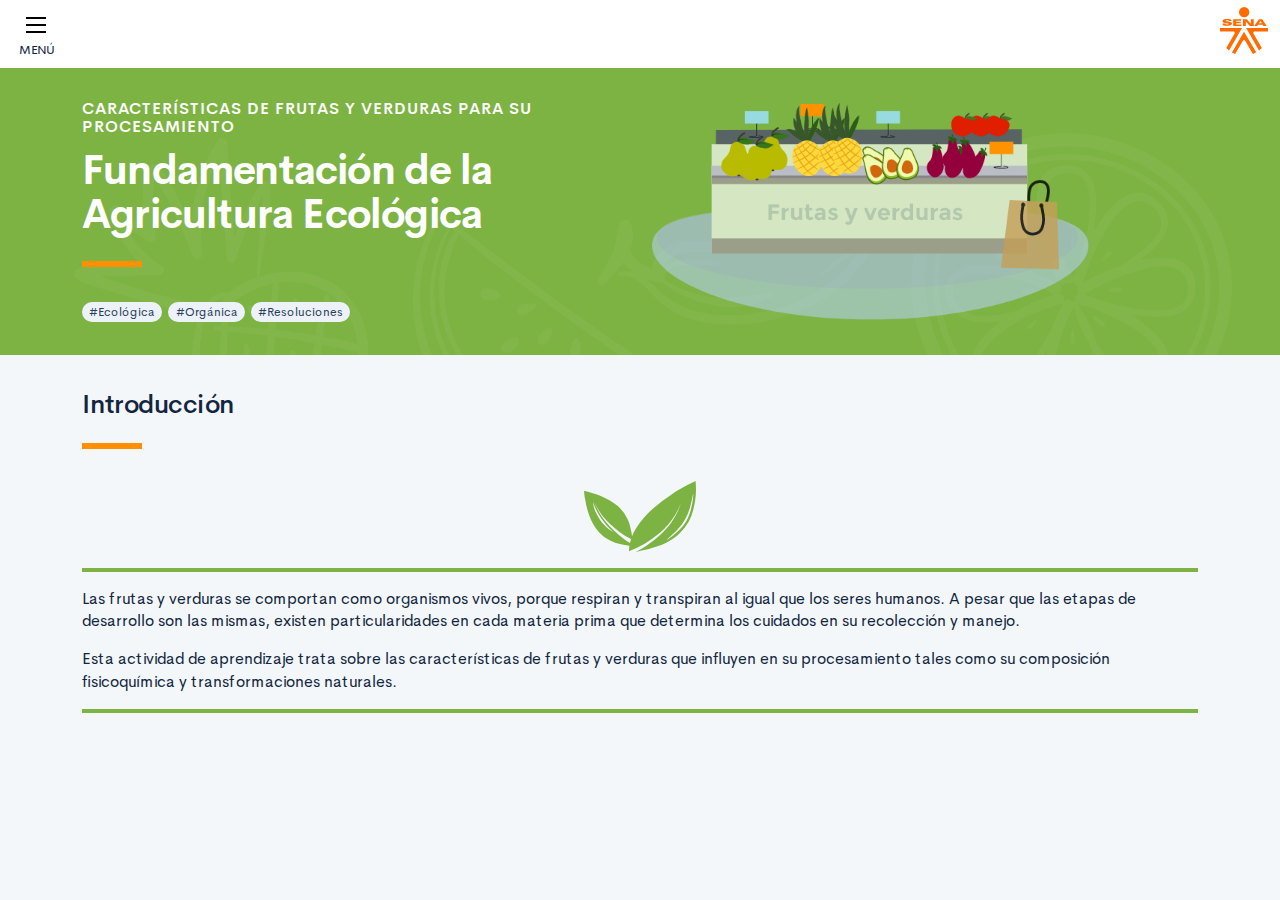
==== public/main.html @ 3fd42344 "Terminado" ====
<!DOCTYPE html>
<html lang="es">
    <head>
        <meta charset="UTF-8">
        <meta name="viewport" content="width=device-width, user-scalable=no, initial-scale=1.0, maximum-scale=1.0, minimum-scale=1.0">
        <title>Procesamiento de frutas y verduras</title>
        <meta meta name="description" content="Descripción del propósito educativo del componente">
        <link rel="icon" type="image/svg+xml" href="assets/images/logos/senaLogo.svg">
        <link rel="stylesheet" href="assets/fonts/feather/feather.css">
        <link rel="stylesheet" href="assets/fonts/fontawesome/css/font-awesome.css">
        <link href="assets/css/fancybox.css" rel="stylesheet">
        <link href="assets/css/animate.css" rel="stylesheet">
        <link rel="stylesheet" href="assets/css/main.css">
    </head>
    <body class="theme-dark" id="page-main">
        <div class="page-main">
            <header class="sticky-top">
                <div class="page-topbar">
                    <div class="container-fluid">
                        <div class="d-flex justify-content-between align-items-center">
                            <div class="page-topbar__menu"><a class="page-topbar__menu-icon btn-menu-responsive" href="#"><span></span><span></span><span></span></a><span class="page-topbar__menu-title">MENÚ</span></div>
                            <div class="page-topbar__logo"><img class="img-fluid" src="assets/images/logos/senaLogo.svg" alt="Logo SENA"></div>
                        </div>
                    </div>
                </div>
            </header>
            <main class="mb-5">
                <div class="page-header theme-light mb-5" id="page-main-header">
                    <div class="container">
                        <div class="row align-items-center">
                            <div class="col-12 col-lg-6">
                                <h3 class="curso-subtitulo" id="curso-titulo-componente"></h3>
                                <h1 class="curso-titulo" id="curso-titulo-tema"></h1>
                                <div class="brand-line-primary"></div>
                            </div>
                            <div class="col-12 col-lg-6">
                                <div class="d-none d-lg-block"><img src="assets/images/header/header_media.png" style="max-width: 80%"></div>
                            </div>
                        </div>
                    </div>
                </div>
                <div id="mainContent"></div>
            </main>
            <footer class="mt-5">
                <div class="page-control d-none" id="page-control">
                    <div class="row justify-content-center align-items-center"><a class="page-control-link page-control-prev col-6 py-3 text-center" id="back" href="#"><span>
                                <div class="fa fa-chevron-left mr-3"></div>Anterior
                            </span></a><a class="page-control-link page-control-next col-6 py-3 text-center" id="next" href="#"><span>Siguiente<div class="fa fa-chevron-right ml-3"></div></span></a></div>
                </div>
            </footer>
        </div>
        <aside id="page-main-aside">
            <div class="aside-contenidos">
                <div class="aside-contenidos__header d-flex justify-content-between align-items-center">
                    <div class="aside-contenidos__titulo"><span> <i class="fa fa-list-ul mr-2"></i>Contenidos</span></div>
                    <div class="aside-contenidos__close d-md-none"><a class="page-main-aside__close icon btnclose m-0" href="#"></a></div>
                </div>
                <nav class="aside-contenidos__body">
                    <ul class="menu-main" id="menuMain"></ul>
                </nav>
            </div>
            <div class="aside-extra position-relative">
                <ul class="fixed-bottom menu-secondary" id="menuSecondary"></ul>
            </div>
        </aside>
        <script src="assets/js/vendor.js"></script>
        <script src="assets/js/global.js"> </script>
        <script src="assets/js/pages.js"> </script>
    </body>
</html>
---- public/assets/fonts/feather/feather.css ----
@font-face {
  font-family: 'Feather';
  src:
    url('fonts/Feather.ttf?sdxovp') format('truetype'),
    url('fonts/Feather.woff?sdxovp') format('woff'),
    url('fonts/Feather.svg?sdxovp#Feather') format('svg');
  font-weight: normal;
  font-style: normal;
}

.fe {
  /* use !important to prevent issues with browser extensions that change fonts */
  font-family: 'Feather' !important;
  speak: none;
  font-style: normal;
  font-weight: normal;
  font-variant: normal;
  text-transform: none;
  line-height: 1;

  /* Better Font Rendering =========== */
  -webkit-font-smoothing: antialiased;
  -moz-osx-font-smoothing: grayscale;
}

.fe-activity:before {
  content: "\e900";
}
.fe-airplay:before {
  content: "\e901";
}
.fe-alert-circle:before {
  content: "\e902";
}
.fe-alert-octagon:before {
  content: "\e903";
}
.fe-alert-triangle:before {
  content: "\e904";
}
.fe-align-center:before {
  content: "\e905";
}
.fe-align-justify:before {
  content: "\e906";
}
.fe-align-left:before {
  content: "\e907";
}
.fe-align-right:before {
  content: "\e908";
}
.fe-anchor:before {
  content: "\e909";
}
.fe-aperture:before {
  content: "\e90a";
}
.fe-archive:before {
  content: "\e90b";
}
.fe-arrow-down:before {
  content: "\e90c";
}
.fe-arrow-down-circle:before {
  content: "\e90d";
}
.fe-arrow-down-left:before {
  content: "\e90e";
}
.fe-arrow-down-right:before {
  content: "\e90f";
}
.fe-arrow-left:before {
  content: "\e910";
}
.fe-arrow-left-circle:before {
  content: "\e911";
}
.fe-arrow-right:before {
  content: "\e912";
}
.fe-arrow-right-circle:before {
  content: "\e913";
}
.fe-arrow-up:before {
  content: "\e914";
}
.fe-arrow-up-circle:before {
  content: "\e915";
}
.fe-arrow-up-left:before {
  content: "\e916";
}
.fe-arrow-up-right:before {
  content: "\e917";
}
.fe-at-sign:before {
  content: "\e918";
}
.fe-award:before {
  content: "\e919";
}
.fe-bar-chart:before {
  content: "\e91a";
}
.fe-bar-chart-2:before {
  content: "\e91b";
}
.fe-battery:before {
  content: "\e91c";
}
.fe-battery-charging:before {
  content: "\e91d";
}
.fe-bell:before {
  content: "\e91e";
}
.fe-bell-off:before {
  content: "\e91f";
}
.fe-bluetooth:before {
  content: "\e920";
}
.fe-bold:before {
  content: "\e921";
}
.fe-book:before {
  content: "\e922";
}
.fe-book-open:before {
  content: "\e923";
}
.fe-bookmark:before {
  content: "\e924";
}
.fe-box:before {
  content: "\e925";
}
.fe-briefcase:before {
  content: "\e926";
}
.fe-calendar:before {
  content: "\e927";
}
.fe-camera:before {
  content: "\e928";
}
.fe-camera-off:before {
  content: "\e929";
}
.fe-cast:before {
  content: "\e92a";
}
.fe-check:before {
  content: "\e92b";
}
.fe-check-circle:before {
  content: "\e92c";
}
.fe-check-square:before {
  content: "\e92d";
}
.fe-chevron-down:before {
  content: "\e92e";
}
.fe-chevron-left:before {
  content: "\e92f";
}
.fe-chevron-right:before {
  content: "\e930";
}
.fe-chevron-up:before {
  content: "\e931";
}
.fe-chevrons-down:before {
  content: "\e932";
}
.fe-chevrons-left:before {
  content: "\e933";
}
.fe-chevrons-right:before {
  content: "\e934";
}
.fe-chevrons-up:before {
  content: "\e935";
}
.fe-chrome:before {
  content: "\e936";
}
.fe-circle:before {
  content: "\e937";
}
.fe-clipboard:before {
  content: "\e938";
}
.fe-clock:before {
  content: "\e939";
}
.fe-cloud:before {
  content: "\e93a";
}
.fe-cloud-drizzle:before {
  content: "\e93b";
}
.fe-cloud-lightning:before {
  content: "\e93c";
}
.fe-cloud-off:before {
  content: "\e93d";
}
.fe-cloud-rain:before {
  content: "\e93e";
}
.fe-cloud-snow:before {
  content: "\e93f";
}
.fe-code:before {
  content: "\e940";
}
.fe-codepen:before {
  content: "\e941";
}
.fe-command:before {
  content: "\e942";
}
.fe-compass:before {
  content: "\e943";
}
.fe-copy:before {
  content: "\e944";
}
.fe-corner-down-left:before {
  content: "\e945";
}
.fe-corner-down-right:before {
  content: "\e946";
}
.fe-corner-left-down:before {
  content: "\e947";
}
.fe-corner-left-up:before {
  content: "\e948";
}
.fe-corner-right-down:before {
  content: "\e949";
}
.fe-corner-right-up:before {
  content: "\e94a";
}
.fe-corner-up-left:before {
  content: "\e94b";
}
.fe-corner-up-right:before {
  content: "\e94c";
}
.fe-cpu:before {
  content: "\e94d";
}
.fe-credit-card:before {
  content: "\e94e";
}
.fe-crop:before {
  content: "\e94f";
}
.fe-crosshair:before {
  content: "\e950";
}
.fe-database:before {
  content: "\e951";
}
.fe-delete:before {
  content: "\e952";
}
.fe-disc:before {
  content: "\e953";
}
.fe-dollar-sign:before {
  content: "\e954";
}
.fe-download:before {
  content: "\e955";
}
.fe-download-cloud:before {
  content: "\e956";
}
.fe-droplet:before {
  content: "\e957";
}
.fe-edit:before {
  content: "\e958";
}
.fe-edit-2:before {
  content: "\e959";
}
.fe-edit-3:before {
  content: "\e95a";
}
.fe-external-link:before {
  content: "\e95b";
}
.fe-eye:before {
  content: "\e95c";
}
.fe-eye-off:before {
  content: "\e95d";
}
.fe-facebook:before {
  content: "\e95e";
}
.fe-fast-forward:before {
  content: "\e95f";
}
.fe-feather:before {
  content: "\e960";
}
.fe-file:before {
  content: "\e961";
}
.fe-file-minus:before {
  content: "\e962";
}
.fe-file-plus:before {
  content: "\e963";
}
.fe-file-text:before {
  content: "\e964";
}
.fe-film:before {
  content: "\e965";
}
.fe-filter:before {
  content: "\e966";
}
.fe-flag:before {
  content: "\e967";
}
.fe-folder:before {
  content: "\e968";
}
.fe-folder-minus:before {
  content: "\e969";
}
.fe-folder-plus:before {
  content: "\e96a";
}
.fe-gift:before {
  content: "\e96b";
}
.fe-git-branch:before {
  content: "\e96c";
}
.fe-git-commit:before {
  content: "\e96d";
}
.fe-git-merge:before {
  content: "\e96e";
}
.fe-git-pull-request:before {
  content: "\e96f";
}
.fe-github:before {
  content: "\e970";
}
.fe-gitlab:before {
  content: "\e971";
}
.fe-globe:before {
  content: "\e972";
}
.fe-grid:before {
  content: "\e973";
}
.fe-hard-drive:before {
  content: "\e974";
}
.fe-hash:before {
  content: "\e975";
}
.fe-headphones:before {
  content: "\e976";
}
.fe-heart:before {
  content: "\e977";
}
.fe-help-circle:before {
  content: "\e978";
}
.fe-home:before {
  content: "\e979";
}
.fe-image:before {
  content: "\e97a";
}
.fe-inbox:before {
  content: "\e97b";
}
.fe-info:before {
  content: "\e97c";
}
.fe-instagram:before {
  content: "\e97d";
}
.fe-italic:before {
  content: "\e97e";
}
.fe-layers:before {
  content: "\e97f";
}
.fe-layout:before {
  content: "\e980";
}
.fe-life-buoy:before {
  content: "\e981";
}
.fe-link:before {
  content: "\e982";
}
.fe-link-2:before {
  content: "\e983";
}
.fe-linkedin:before {
  content: "\e984";
}
.fe-list:before {
  content: "\e985";
}
.fe-loader:before {
  content: "\e986";
}
.fe-lock:before {
  content: "\e987";
}
.fe-log-in:before {
  content: "\e988";
}
.fe-log-out:before {
  content: "\e989";
}
.fe-mail:before {
  content: "\e98a";
}
.fe-map:before {
  content: "\e98b";
}
.fe-map-pin:before {
  content: "\e98c";
}
.fe-maximize:before {
  content: "\e98d";
}
.fe-maximize-2:before {
  content: "\e98e";
}
.fe-menu:before {
  content: "\e98f";
}
.fe-message-circle:before {
  content: "\e990";
}
.fe-message-square:before {
  content: "\e991";
}
.fe-mic:before {
  content: "\e992";
}
.fe-mic-off:before {
  content: "\e993";
}
.fe-minimize:before {
  content: "\e994";
}
.fe-minimize-2:before {
  content: "\e995";
}
.fe-minus:before {
  content: "\e996";
}
.fe-minus-circle:before {
  content: "\e997";
}
.fe-minus-square:before {
  content: "\e998";
}
.fe-monitor:before {
  content: "\e999";
}
.fe-moon:before {
  content: "\e99a";
}
.fe-more-horizontal:before {
  content: "\e99b";
}
.fe-more-vertical:before {
  content: "\e99c";
}
.fe-move:before {
  content: "\e99d";
}
.fe-music:before {
  content: "\e99e";
}
.fe-navigation:before {
  content: "\e99f";
}
.fe-navigation-2:before {
  content: "\e9a0";
}
.fe-octagon:before {
  content: "\e9a1";
}
.fe-package:before {
  content: "\e9a2";
}
.fe-paperclip:before {
  content: "\e9a3";
}
.fe-pause:before {
  content: "\e9a4";
}
.fe-pause-circle:before {
  content: "\e9a5";
}
.fe-percent:before {
  content: "\e9a6";
}
.fe-phone:before {
  content: "\e9a7";
}
.fe-phone-call:before {
  content: "\e9a8";
}
.fe-phone-forwarded:before {
  content: "\e9a9";
}
.fe-phone-incoming:before {
  content: "\e9aa";
}
.fe-phone-missed:before {
  content: "\e9ab";
}
.fe-phone-off:before {
  content: "\e9ac";
}
.fe-phone-outgoing:before {
  content: "\e9ad";
}
.fe-pie-chart:before {
  content: "\e9ae";
}
.fe-play:before {
  content: "\e9af";
}
.fe-play-circle:before {
  content: "\e9b0";
}
.fe-plus:before {
  content: "\e9b1";
}
.fe-plus-circle:before {
  content: "\e9b2";
}
.fe-plus-square:before {
  content: "\e9b3";
}
.fe-pocket:before {
  content: "\e9b4";
}
.fe-power:before {
  content: "\e9b5";
}
.fe-printer:before {
  content: "\e9b6";
}
.fe-radio:before {
  content: "\e9b7";
}
.fe-refresh-ccw:before {
  content: "\e9b8";
}
.fe-refresh-cw:before {
  content: "\e9b9";
}
.fe-repeat:before {
  content: "\e9ba";
}
.fe-rewind:before {
  content: "\e9bb";
}
.fe-rotate-ccw:before {
  content: "\e9bc";
}
.fe-rotate-cw:before {
  content: "\e9bd";
}
.fe-rss:before {
  content: "\e9be";
}
.fe-save:before {
  content: "\e9bf";
}
.fe-scissors:before {
  content: "\e9c0";
}
.fe-search:before {
  content: "\e9c1";
}
.fe-send:before {
  content: "\e9c2";
}
.fe-server:before {
  content: "\e9c3";
}
.fe-settings:before {
  content: "\e9c4";
}
.fe-share:before {
  content: "\e9c5";
}
.fe-share-2:before {
  content: "\e9c6";
}
.fe-shield:before {
  content: "\e9c7";
}
.fe-shield-off:before {
  content: "\e9c8";
}
.fe-shopping-bag:before {
  content: "\e9c9";
}
.fe-shopping-cart:before {
  content: "\e9ca";
}
.fe-shuffle:before {
  content: "\e9cb";
}
.fe-sidebar:before {
  content: "\e9cc";
}
.fe-skip-back:before {
  content: "\e9cd";
}
.fe-skip-forward:before {
  content: "\e9ce";
}
.fe-slack:before {
  content: "\e9cf";
}
.fe-slash:before {
  content: "\e9d0";
}
.fe-sliders:before {
  content: "\e9d1";
}
.fe-smartphone:before {
  content: "\e9d2";
}
.fe-speaker:before {
  content: "\e9d3";
}
.fe-square:before {
  content: "\e9d4";
}
.fe-star:before {
  content: "\e9d5";
}
.fe-stop-circle:before {
  content: "\e9d6";
}
.fe-sun:before {
  content: "\e9d7";
}
.fe-sunrise:before {
  content: "\e9d8";
}
.fe-sunset:before {
  content: "\e9d9";
}
.fe-tablet:before {
  content: "\e9da";
}
.fe-tag:before {
  content: "\e9db";
}
.fe-target:before {
  content: "\e9dc";
}
.fe-terminal:before {
  content: "\e9dd";
}
.fe-thermometer:before {
  content: "\e9de";
}
.fe-thumbs-down:before {
  content: "\e9df";
}
.fe-thumbs-up:before {
  content: "\e9e0";
}
.fe-toggle-left:before {
  content: "\e9e1";
}
.fe-toggle-right:before {
  content: "\e9e2";
}
.fe-trash:before {
  content: "\e9e3";
}
.fe-trash-2:before {
  content: "\e9e4";
}
.fe-trending-down:before {
  content: "\e9e5";
}
.fe-trending-up:before {
  content: "\e9e6";
}
.fe-triangle:before {
  content: "\e9e7";
}
.fe-truck:before {
  content: "\e9e8";
}
.fe-tv:before {
  content: "\e9e9";
}
.fe-twitter:before {
  content: "\e9ea";
}
.fe-type:before {
  content: "\e9eb";
}
.fe-umbrella:before {
  content: "\e9ec";
}
.fe-underline:before {
  content: "\e9ed";
}
.fe-unlock:before {
  content: "\e9ee";
}
.fe-upload:before {
  content: "\e9ef";
}
.fe-upload-cloud:before {
  content: "\e9f0";
}
.fe-user:before {
  content: "\e9f1";
}
.fe-user-check:before {
  content: "\e9f2";
}
.fe-user-minus:before {
  content: "\e9f3";
}
.fe-user-plus:before {
  content: "\e9f4";
}
.fe-user-x:before {
  content: "\e9f5";
}
.fe-users:before {
  content: "\e9f6";
}
.fe-video:before {
  content: "\e9f7";
}
.fe-video-off:before {
  content: "\e9f8";
}
.fe-voicemail:before {
  content: "\e9f9";
}
.fe-volume:before {
  content: "\e9fa";
}
.fe-volume-1:before {
  content: "\e9fb";
}
.fe-volume-2:before {
  content: "\e9fc";
}
.fe-volume-x:before {
  content: "\e9fd";
}
.fe-watch:before {
  content: "\e9fe";
}
.fe-wifi:before {
  content: "\e9ff";
}
.fe-wifi-off:before {
  content: "\ea00";
}
.fe-wind:before {
  content: "\ea01";
}
.fe-x:before {
  content: "\ea02";
}
.fe-x-circle:before {
  content: "\ea03";
}
.fe-x-square:before {
  content: "\ea04";
}
.fe-youtube:before {
  content: "\ea05";
}
.fe-zap:before {
  content: "\ea06";
}
.fe-zap-off:before {
  content: "\ea07";
}
.fe-zoom-in:before {
  content: "\ea08";
}
.fe-zoom-out:before {
  content: "\ea09";
}
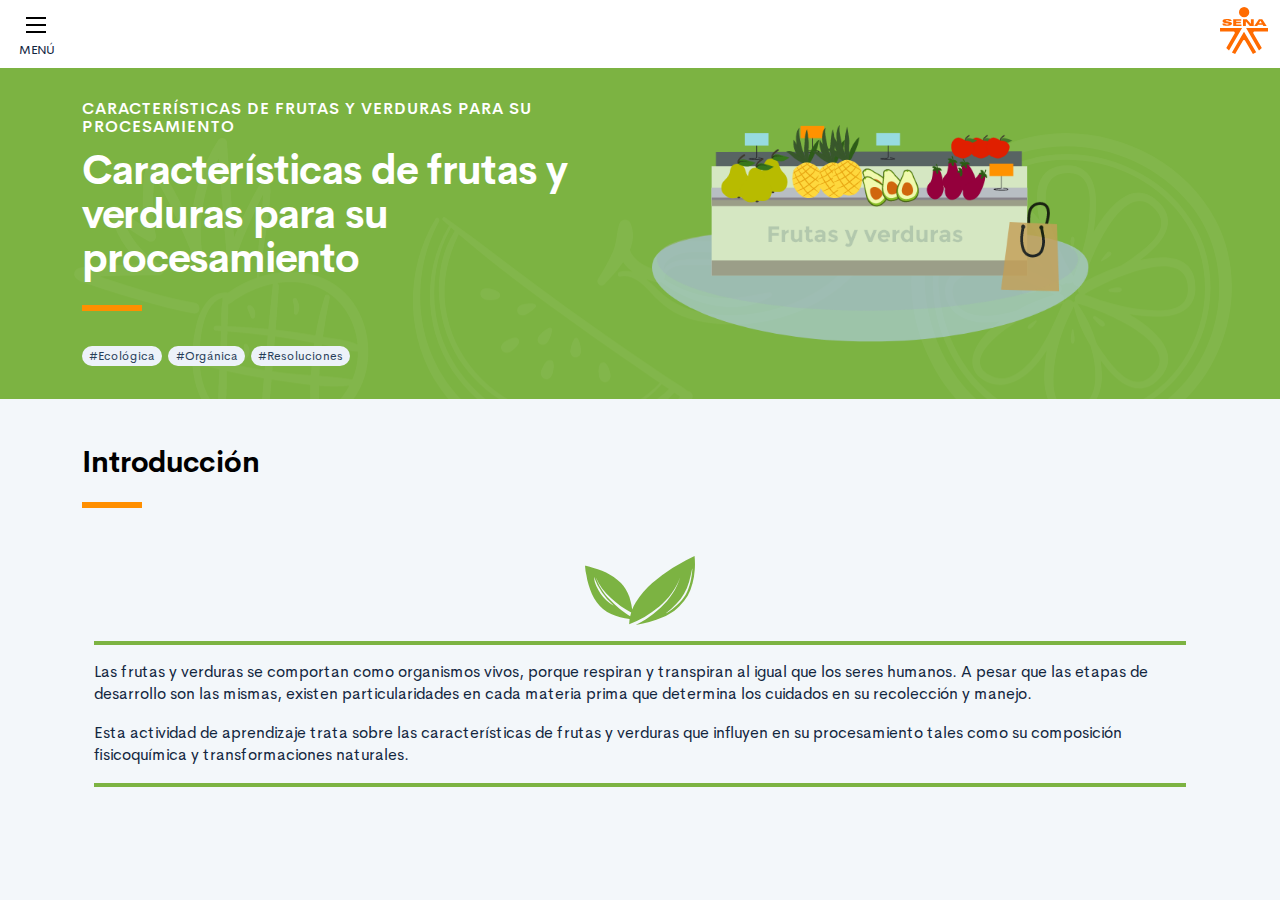
==== commit c3deef80: "Correcciones 1" ====
--- a/public/main.html
+++ b/public/main.html
@@ -4,7 +4,7 @@
         <meta charset="UTF-8">
         <meta name="viewport" content="width=device-width, user-scalable=no, initial-scale=1.0, maximum-scale=1.0, minimum-scale=1.0">
         <title>Procesamiento de frutas y verduras</title>
-        <meta meta name="description" content="Descripción del propósito educativo del componente">
+        <meta meta name="description" content="Características de frutas y verduras para su procesamiento">
         <link rel="icon" type="image/svg+xml" href="assets/images/logos/senaLogo.svg">
         <link rel="stylesheet" href="assets/fonts/feather/feather.css">
         <link rel="stylesheet" href="assets/fonts/fontawesome/css/font-awesome.css">
--- a/public/assets/css/main.css
+++ b/public/assets/css/main.css
@@ -3,6 +3,6 @@
  * Copyright 2011-2019 The Bootstrap Authors
  * Copyright 2011-2019 Twitter, Inc.
  * Licensed under MIT (https://github.com/twbs/bootstrap/blob/master/LICENSE)
- */:root{--blue: #2C7BE5;--indigo: #727cf5;--purple: #6b5eae;--pink: #ff679b;--red: #E63757;--orange: #fd7e14;--yellow: #F6C343;--green: #00D97E;--teal: #02a8b5;--cyan: #39afd1;--white: #fff;--gray: #95AAC9;--gray-dark: #3B506C;--primary: #12263F;--secondary: #6E84A3;--success: #00A99A;--info: #39afd1;--warning: #ff8f00;--danger: #E63757;--light: #EDF2F9;--dark: #000;--white: #fff;--breakpoint-xs: 0;--breakpoint-sm: 576px;--breakpoint-md: 768px;--breakpoint-lg: 992px;--breakpoint-xl: 1200px;--font-family-sans-serif: "Cerebri Sans", sans-serif;--font-family-monospace: "Courier New", monospace}*,*::before,*::after{box-sizing:border-box}html{font-family:sans-serif;line-height:1.15;-webkit-text-size-adjust:100%;-webkit-tap-highlight-color:rgba(0,0,0,0)}article,aside,figcaption,figure,footer,header,hgroup,main,nav,section{display:block}body{margin:0;font-family:"Cerebri Sans",sans-serif;font-size:.9375rem;font-weight:400;line-height:1.5;color:#12263F;text-align:left;background-color:#F3F7FA}[tabindex="-1"]:focus:not(:focus-visible){outline:0 !important}hr{box-sizing:content-box;height:0;overflow:visible}h1,h2,h3,h4,h5,h6{margin-top:0;margin-bottom:1.125rem}p{margin-top:0;margin-bottom:1rem}abbr[title],abbr[data-original-title]{text-decoration:underline;text-decoration:underline dotted;cursor:help;border-bottom:0;text-decoration-skip-ink:none}address{margin-bottom:1rem;font-style:normal;line-height:inherit}ol,ul,dl{margin-top:0;margin-bottom:1rem}ol ol,ul ul,ol ul,ul ol{margin-bottom:0}dt{font-weight:600}dd{margin-bottom:.5rem;margin-left:0}blockquote{margin:0 0 1rem}b,strong{font-weight:bolder}small{font-size:80%}sub,sup{position:relative;font-size:75%;line-height:0;vertical-align:baseline}sub{bottom:-.25em}sup{top:-.5em}a{color:#2C7BE5;text-decoration:none;background-color:transparent}a:hover{color:#104082;text-decoration:none}a:not([href]){color:inherit;text-decoration:none}a:not([href]):hover{color:inherit;text-decoration:none}pre,code,kbd,samp{font-family:"Courier New",monospace;font-size:1em}pre{margin-top:0;margin-bottom:1rem;overflow:auto}figure{margin:0 0 1rem}img{vertical-align:middle;border-style:none}svg{overflow:hidden;vertical-align:middle}table{border-collapse:collapse}caption{padding-top:1rem;padding-bottom:1rem;color:#95AAC9;text-align:left;caption-side:bottom}th{text-align:inherit}label{display:inline-block;margin-bottom:.5rem}button{border-radius:0}button:focus{outline:1px dotted;outline:5px auto -webkit-focus-ring-color}input,button,select,optgroup,textarea{margin:0;font-family:inherit;font-size:inherit;line-height:inherit}button,input{overflow:visible}button,select{text-transform:none}select{word-wrap:normal}button,[type="button"],[type="reset"],[type="submit"]{-webkit-appearance:button}button:not(:disabled),[type="button"]:not(:disabled),[type="reset"]:not(:disabled),[type="submit"]:not(:disabled){cursor:pointer}button::-moz-focus-inner,[type="button"]::-moz-focus-inner,[type="reset"]::-moz-focus-inner,[type="submit"]::-moz-focus-inner{padding:0;border-style:none}input[type="radio"],input[type="checkbox"]{box-sizing:border-box;padding:0}input[type="date"],input[type="time"],input[type="datetime-local"],input[type="month"]{-webkit-appearance:listbox}textarea{overflow:auto;resize:vertical}fieldset{min-width:0;padding:0;margin:0;border:0}legend{display:block;width:100%;max-width:100%;padding:0;margin-bottom:.5rem;font-size:1.5rem;line-height:inherit;color:inherit;white-space:normal}progress{vertical-align:baseline}[type="number"]::-webkit-inner-spin-button,[type="number"]::-webkit-outer-spin-button{height:auto}[type="search"]{outline-offset:-2px;-webkit-appearance:none}[type="search"]::-webkit-search-decoration{-webkit-appearance:none}::-webkit-file-upload-button{font:inherit;-webkit-appearance:button}output{display:inline-block}summary{display:list-item;cursor:pointer}template{display:none}[hidden]{display:none !important}h1,h2,h3,h4,h5,h6,.h1,.h2,.h3,.h4,.h5,.h6{margin-bottom:1.125rem;font-weight:500;line-height:1.1}h1,.h1{font-size:1.625rem}h2,.h2{font-size:1.25rem}h3,.h3{font-size:1.0625rem}h4,.h4{font-size:.9375rem}h5,.h5{font-size:.8125rem}h6,.h6{font-size:.625rem}.lead{font-size:1.17188rem;font-weight:300}.display-1{font-size:4rem;font-weight:600;line-height:1.1}.display-2{font-size:3.25rem;font-weight:600;line-height:1.1}.display-3{font-size:2.625rem;font-weight:600;line-height:1.1}.display-4{font-size:2rem;font-weight:600;line-height:1.1}hr{margin-top:1rem;margin-bottom:1rem;border:0;border-top:1px solid #E3EBF6}small,.small{font-size:.8125rem;font-weight:400}mark,.mark{padding:.2em;background-color:#fcf8e3}.list-unstyled{padding-left:0;list-style:none}.list-inline{padding-left:0;list-style:none}.list-inline-item{display:inline-block}.list-inline-item:not(:last-child){margin-right:6px}.initialism{font-size:90%;text-transform:uppercase}.blockquote{margin-bottom:1.5rem;font-size:1.17188rem}.blockquote-footer{display:block;font-size:.8125rem;color:#95AAC9}.blockquote-footer::before{content:"\2014\00A0"}.img-fluid{max-width:100%;height:auto}.img-thumbnail{padding:.25rem;background-color:#F3F7FA;border:1px solid #E3EBF6;border-radius:.375rem;max-width:100%;height:auto}.figure{display:inline-block}.figure-img{margin-bottom:.75rem;line-height:1}.figure-caption{font-size:.8125rem;color:#95AAC9}code{font-size:87.5%;color:#2C7BE5;word-wrap:break-word}a>code{color:inherit}kbd{padding:.2rem .4rem;font-size:87.5%;color:#fff;background-color:#283E59;border-radius:.25rem}kbd kbd{padding:0;font-size:100%;font-weight:600}pre{display:block;font-size:87.5%;color:#283E59}pre code{font-size:inherit;color:inherit;word-break:normal}.pre-scrollable{max-height:340px;overflow-y:scroll}.container{width:100%;padding-right:12px;padding-left:12px;margin-right:auto;margin-left:auto}@media (min-width: 576px){.container{max-width:540px}}@media (min-width: 768px){.container{max-width:720px}}@media (min-width: 992px){.container{max-width:960px}}@media (min-width: 1200px){.container{max-width:1140px}}.container-fluid,.container-sm,.container-md,.container-lg,.container-xl{width:100%;padding-right:12px;padding-left:12px;margin-right:auto;margin-left:auto}@media (min-width: 576px){.container,.container-sm{max-width:540px}}@media (min-width: 768px){.container,.container-sm,.container-md{max-width:720px}}@media (min-width: 992px){.container,.container-sm,.container-md,.container-lg{max-width:960px}}@media (min-width: 1200px){.container,.container-sm,.container-md,.container-lg,.container-xl{max-width:1140px}}.row{display:flex;flex-wrap:wrap;margin-right:-12px;margin-left:-12px}.no-gutters{margin-right:0;margin-left:0}.no-gutters>.col,.no-gutters>[class*="col-"]{padding-right:0;padding-left:0}.col-1,.col-2,.col-3,.col-4,.col-5,.col-6,.col-7,.col-8,.col-9,.col-10,.col-11,.col-12,.col,.col-auto,.col-sm-1,.col-sm-2,.col-sm-3,.col-sm-4,.col-sm-5,.col-sm-6,.col-sm-7,.col-sm-8,.col-sm-9,.col-sm-10,.col-sm-11,.col-sm-12,.col-sm,.col-sm-auto,.col-md-1,.col-md-2,.col-md-3,.col-md-4,.col-md-5,.col-md-6,.col-md-7,.col-md-8,.col-md-9,.col-md-10,.col-md-11,.col-md-12,.col-md,.col-md-auto,.col-lg-1,.col-lg-2,.col-lg-3,.col-lg-4,.col-lg-5,.col-lg-6,.col-lg-7,.col-lg-8,.col-lg-9,.col-lg-10,.col-lg-11,.col-lg-12,.col-lg,.col-lg-auto,.col-xl-1,.col-xl-2,.col-xl-3,.col-xl-4,.col-xl-5,.col-xl-6,.col-xl-7,.col-xl-8,.col-xl-9,.col-xl-10,.col-xl-11,.col-xl-12,.col-xl,.col-xl-auto{position:relative;width:100%;padding-right:12px;padding-left:12px}.col{flex-basis:0;flex-grow:1;max-width:100%}.row-cols-1>*{flex:0 0 100%;max-width:100%}.row-cols-2>*{flex:0 0 50%;max-width:50%}.row-cols-3>*{flex:0 0 33.33333%;max-width:33.33333%}.row-cols-4>*{flex:0 0 25%;max-width:25%}.row-cols-5>*{flex:0 0 20%;max-width:20%}.row-cols-6>*{flex:0 0 16.66667%;max-width:16.66667%}.col-auto{flex:0 0 auto;width:auto;max-width:100%}.col-1{flex:0 0 8.33333%;max-width:8.33333%}.col-2{flex:0 0 16.66667%;max-width:16.66667%}.col-3{flex:0 0 25%;max-width:25%}.col-4{flex:0 0 33.33333%;max-width:33.33333%}.col-5{flex:0 0 41.66667%;max-width:41.66667%}.col-6{flex:0 0 50%;max-width:50%}.col-7{flex:0 0 58.33333%;max-width:58.33333%}.col-8{flex:0 0 66.66667%;max-width:66.66667%}.col-9{flex:0 0 75%;max-width:75%}.col-10{flex:0 0 83.33333%;max-width:83.33333%}.col-11{flex:0 0 91.66667%;max-width:91.66667%}.col-12{flex:0 0 100%;max-width:100%}.order-first{order:-1}.order-last{order:13}.order-0{order:0}.order-1{order:1}.order-2{order:2}.order-3{order:3}.order-4{order:4}.order-5{order:5}.order-6{order:6}.order-7{order:7}.order-8{order:8}.order-9{order:9}.order-10{order:10}.order-11{order:11}.order-12{order:12}.offset-1{margin-left:8.33333%}.offset-2{margin-left:16.66667%}.offset-3{margin-left:25%}.offset-4{margin-left:33.33333%}.offset-5{margin-left:41.66667%}.offset-6{margin-left:50%}.offset-7{margin-left:58.33333%}.offset-8{margin-left:66.66667%}.offset-9{margin-left:75%}.offset-10{margin-left:83.33333%}.offset-11{margin-left:91.66667%}@media (min-width: 576px){.col-sm{flex-basis:0;flex-grow:1;max-width:100%}.row-cols-sm-1>*{flex:0 0 100%;max-width:100%}.row-cols-sm-2>*{flex:0 0 50%;max-width:50%}.row-cols-sm-3>*{flex:0 0 33.33333%;max-width:33.33333%}.row-cols-sm-4>*{flex:0 0 25%;max-width:25%}.row-cols-sm-5>*{flex:0 0 20%;max-width:20%}.row-cols-sm-6>*{flex:0 0 16.66667%;max-width:16.66667%}.col-sm-auto{flex:0 0 auto;width:auto;max-width:100%}.col-sm-1{flex:0 0 8.33333%;max-width:8.33333%}.col-sm-2{flex:0 0 16.66667%;max-width:16.66667%}.col-sm-3{flex:0 0 25%;max-width:25%}.col-sm-4{flex:0 0 33.33333%;max-width:33.33333%}.col-sm-5{flex:0 0 41.66667%;max-width:41.66667%}.col-sm-6{flex:0 0 50%;max-width:50%}.col-sm-7{flex:0 0 58.33333%;max-width:58.33333%}.col-sm-8{flex:0 0 66.66667%;max-width:66.66667%}.col-sm-9{flex:0 0 75%;max-width:75%}.col-sm-10{flex:0 0 83.33333%;max-width:83.33333%}.col-sm-11{flex:0 0 91.66667%;max-width:91.66667%}.col-sm-12{flex:0 0 100%;max-width:100%}.order-sm-first{order:-1}.order-sm-last{order:13}.order-sm-0{order:0}.order-sm-1{order:1}.order-sm-2{order:2}.order-sm-3{order:3}.order-sm-4{order:4}.order-sm-5{order:5}.order-sm-6{order:6}.order-sm-7{order:7}.order-sm-8{order:8}.order-sm-9{order:9}.order-sm-10{order:10}.order-sm-11{order:11}.order-sm-12{order:12}.offset-sm-0{margin-left:0}.offset-sm-1{margin-left:8.33333%}.offset-sm-2{margin-left:16.66667%}.offset-sm-3{margin-left:25%}.offset-sm-4{margin-left:33.33333%}.offset-sm-5{margin-left:41.66667%}.offset-sm-6{margin-left:50%}.offset-sm-7{margin-left:58.33333%}.offset-sm-8{margin-left:66.66667%}.offset-sm-9{margin-left:75%}.offset-sm-10{margin-left:83.33333%}.offset-sm-11{margin-left:91.66667%}}@media (min-width: 768px){.col-md{flex-basis:0;flex-grow:1;max-width:100%}.row-cols-md-1>*{flex:0 0 100%;max-width:100%}.row-cols-md-2>*{flex:0 0 50%;max-width:50%}.row-cols-md-3>*{flex:0 0 33.33333%;max-width:33.33333%}.row-cols-md-4>*{flex:0 0 25%;max-width:25%}.row-cols-md-5>*{flex:0 0 20%;max-width:20%}.row-cols-md-6>*{flex:0 0 16.66667%;max-width:16.66667%}.col-md-auto{flex:0 0 auto;width:auto;max-width:100%}.col-md-1{flex:0 0 8.33333%;max-width:8.33333%}.col-md-2{flex:0 0 16.66667%;max-width:16.66667%}.col-md-3{flex:0 0 25%;max-width:25%}.col-md-4{flex:0 0 33.33333%;max-width:33.33333%}.col-md-5{flex:0 0 41.66667%;max-width:41.66667%}.col-md-6{flex:0 0 50%;max-width:50%}.col-md-7{flex:0 0 58.33333%;max-width:58.33333%}.col-md-8{flex:0 0 66.66667%;max-width:66.66667%}.col-md-9{flex:0 0 75%;max-width:75%}.col-md-10{flex:0 0 83.33333%;max-width:83.33333%}.col-md-11{flex:0 0 91.66667%;max-width:91.66667%}.col-md-12{flex:0 0 100%;max-width:100%}.order-md-first{order:-1}.order-md-last{order:13}.order-md-0{order:0}.order-md-1{order:1}.order-md-2{order:2}.order-md-3{order:3}.order-md-4{order:4}.order-md-5{order:5}.order-md-6{order:6}.order-md-7{order:7}.order-md-8{order:8}.order-md-9{order:9}.order-md-10{order:10}.order-md-11{order:11}.order-md-12{order:12}.offset-md-0{margin-left:0}.offset-md-1{margin-left:8.33333%}.offset-md-2{margin-left:16.66667%}.offset-md-3{margin-left:25%}.offset-md-4{margin-left:33.33333%}.offset-md-5{margin-left:41.66667%}.offset-md-6{margin-left:50%}.offset-md-7{margin-left:58.33333%}.offset-md-8{margin-left:66.66667%}.offset-md-9{margin-left:75%}.offset-md-10{margin-left:83.33333%}.offset-md-11{margin-left:91.66667%}}@media (min-width: 992px){.col-lg{flex-basis:0;flex-grow:1;max-width:100%}.row-cols-lg-1>*{flex:0 0 100%;max-width:100%}.row-cols-lg-2>*{flex:0 0 50%;max-width:50%}.row-cols-lg-3>*{flex:0 0 33.33333%;max-width:33.33333%}.row-cols-lg-4>*{flex:0 0 25%;max-width:25%}.row-cols-lg-5>*{flex:0 0 20%;max-width:20%}.row-cols-lg-6>*{flex:0 0 16.66667%;max-width:16.66667%}.col-lg-auto{flex:0 0 auto;width:auto;max-width:100%}.col-lg-1{flex:0 0 8.33333%;max-width:8.33333%}.col-lg-2{flex:0 0 16.66667%;max-width:16.66667%}.col-lg-3{flex:0 0 25%;max-width:25%}.col-lg-4{flex:0 0 33.33333%;max-width:33.33333%}.col-lg-5{flex:0 0 41.66667%;max-width:41.66667%}.col-lg-6{flex:0 0 50%;max-width:50%}.col-lg-7{flex:0 0 58.33333%;max-width:58.33333%}.col-lg-8{flex:0 0 66.66667%;max-width:66.66667%}.col-lg-9{flex:0 0 75%;max-width:75%}.col-lg-10{flex:0 0 83.33333%;max-width:83.33333%}.col-lg-11{flex:0 0 91.66667%;max-width:91.66667%}.col-lg-12{flex:0 0 100%;max-width:100%}.order-lg-first{order:-1}.order-lg-last{order:13}.order-lg-0{order:0}.order-lg-1{order:1}.order-lg-2{order:2}.order-lg-3{order:3}.order-lg-4{order:4}.order-lg-5{order:5}.order-lg-6{order:6}.order-lg-7{order:7}.order-lg-8{order:8}.order-lg-9{order:9}.order-lg-10{order:10}.order-lg-11{order:11}.order-lg-12{order:12}.offset-lg-0{margin-left:0}.offset-lg-1{margin-left:8.33333%}.offset-lg-2{margin-left:16.66667%}.offset-lg-3{margin-left:25%}.offset-lg-4{margin-left:33.33333%}.offset-lg-5{margin-left:41.66667%}.offset-lg-6{margin-left:50%}.offset-lg-7{margin-left:58.33333%}.offset-lg-8{margin-left:66.66667%}.offset-lg-9{margin-left:75%}.offset-lg-10{margin-left:83.33333%}.offset-lg-11{margin-left:91.66667%}}@media (min-width: 1200px){.col-xl{flex-basis:0;flex-grow:1;max-width:100%}.row-cols-xl-1>*{flex:0 0 100%;max-width:100%}.row-cols-xl-2>*{flex:0 0 50%;max-width:50%}.row-cols-xl-3>*{flex:0 0 33.33333%;max-width:33.33333%}.row-cols-xl-4>*{flex:0 0 25%;max-width:25%}.row-cols-xl-5>*{flex:0 0 20%;max-width:20%}.row-cols-xl-6>*{flex:0 0 16.66667%;max-width:16.66667%}.col-xl-auto{flex:0 0 auto;width:auto;max-width:100%}.col-xl-1{flex:0 0 8.33333%;max-width:8.33333%}.col-xl-2{flex:0 0 16.66667%;max-width:16.66667%}.col-xl-3{flex:0 0 25%;max-width:25%}.col-xl-4{flex:0 0 33.33333%;max-width:33.33333%}.col-xl-5{flex:0 0 41.66667%;max-width:41.66667%}.col-xl-6{flex:0 0 50%;max-width:50%}.col-xl-7{flex:0 0 58.33333%;max-width:58.33333%}.col-xl-8{flex:0 0 66.66667%;max-width:66.66667%}.col-xl-9{flex:0 0 75%;max-width:75%}.col-xl-10{flex:0 0 83.33333%;max-width:83.33333%}.col-xl-11{flex:0 0 91.66667%;max-width:91.66667%}.col-xl-12{flex:0 0 100%;max-width:100%}.order-xl-first{order:-1}.order-xl-last{order:13}.order-xl-0{order:0}.order-xl-1{order:1}.order-xl-2{order:2}.order-xl-3{order:3}.order-xl-4{order:4}.order-xl-5{order:5}.order-xl-6{order:6}.order-xl-7{order:7}.order-xl-8{order:8}.order-xl-9{order:9}.order-xl-10{order:10}.order-xl-11{order:11}.order-xl-12{order:12}.offset-xl-0{margin-left:0}.offset-xl-1{margin-left:8.33333%}.offset-xl-2{margin-left:16.66667%}.offset-xl-3{margin-left:25%}.offset-xl-4{margin-left:33.33333%}.offset-xl-5{margin-left:41.66667%}.offset-xl-6{margin-left:50%}.offset-xl-7{margin-left:58.33333%}.offset-xl-8{margin-left:66.66667%}.offset-xl-9{margin-left:75%}.offset-xl-10{margin-left:83.33333%}.offset-xl-11{margin-left:91.66667%}}.table{width:100%;margin-bottom:1.5rem;color:#12263F}.table th,.table td{padding:1rem;vertical-align:top;border-top:1px solid #EDF2F9}.table thead th{vertical-align:bottom;border-bottom:2px solid #EDF2F9}.table tbody+tbody{border-top:2px solid #EDF2F9}.table-sm th,.table-sm td{padding:1rem}.table-bordered{border:1px solid #EDF2F9}.table-bordered th,.table-bordered td{border:1px solid #EDF2F9}.table-bordered thead th,.table-bordered thead td{border-bottom-width:2px}.table-borderless th,.table-borderless td,.table-borderless thead th,.table-borderless tbody+tbody{border:0}.table-striped tbody tr:nth-of-type(even){background-color:#F9FBFD}.table-hover tbody tr:hover{color:#12263F;background-color:#F9FBFD}.table-primary,.table-primary>th,.table-primary>td{background-color:#bdc2c9}.table-primary th,.table-primary td,.table-primary thead th,.table-primary tbody+tbody{border-color:#848e9b}.table-hover .table-primary:hover{background-color:#afb5be}.table-hover .table-primary:hover>td,.table-hover .table-primary:hover>th{background-color:#afb5be}.table-secondary,.table-secondary>th,.table-secondary>td{background-color:#d6dde5}.table-secondary th,.table-secondary td,.table-secondary thead th,.table-secondary tbody+tbody{border-color:#b4bfcf}.table-hover .table-secondary:hover{background-color:#c6d0db}.table-hover .table-secondary:hover>td,.table-hover .table-secondary:hover>th{background-color:#c6d0db}.table-success,.table-success>th,.table-success>td{background-color:#b8e7e3}.table-success th,.table-success td,.table-success thead th,.table-success tbody+tbody{border-color:#7ad2ca}.table-hover .table-success:hover{background-color:#a5e1db}.table-hover .table-success:hover>td,.table-hover .table-success:hover>th{background-color:#a5e1db}.table-info,.table-info>th,.table-info>td{background-color:#c8e9f2}.table-info th,.table-info td,.table-info thead th,.table-info tbody+tbody{border-color:#98d5e7}.table-hover .table-info:hover{background-color:#b3e1ed}.table-hover .table-info:hover>td,.table-hover .table-info:hover>th{background-color:#b3e1ed}.table-warning,.table-warning>th,.table-warning>td{background-color:#ffe0b8}.table-warning th,.table-warning td,.table-warning thead th,.table-warning tbody+tbody{border-color:#ffc57a}.table-hover .table-warning:hover{background-color:#ffd59f}.table-hover .table-warning:hover>td,.table-hover .table-warning:hover>th{background-color:#ffd59f}.table-danger,.table-danger>th,.table-danger>td{background-color:#f8c7d0}.table-danger th,.table-danger td,.table-danger thead th,.table-danger tbody+tbody{border-color:#f297a8}.table-hover .table-danger:hover{background-color:#f5b0bd}.table-hover .table-danger:hover>td,.table-hover .table-danger:hover>th{background-color:#f5b0bd}.table-light,.table-light>th,.table-light>td{background-color:#fafbfd}.table-light th,.table-light td,.table-light thead th,.table-light tbody+tbody{border-color:#f6f8fc}.table-hover .table-light:hover{background-color:#e8ecf6}.table-hover .table-light:hover>td,.table-hover .table-light:hover>th{background-color:#e8ecf6}.table-dark,.table-dark>th,.table-dark>td{background-color:#b8b8b8}.table-dark th,.table-dark td,.table-dark thead th,.table-dark tbody+tbody{border-color:#7a7a7a}.table-hover .table-dark:hover{background-color:#ababab}.table-hover .table-dark:hover>td,.table-hover .table-dark:hover>th{background-color:#ababab}.table-white,.table-white>th,.table-white>td{background-color:#fff}.table-white th,.table-white td,.table-white thead th,.table-white tbody+tbody{border-color:#fff}.table-hover .table-white:hover{background-color:#f2f2f2}.table-hover .table-white:hover>td,.table-hover .table-white:hover>th{background-color:#f2f2f2}.table-active,.table-active>th,.table-active>td{background-color:#F9FBFD}.table-hover .table-active:hover{background-color:#e6eef7}.table-hover .table-active:hover>td,.table-hover .table-active:hover>th{background-color:#e6eef7}.table .thead-dark th{color:#fff;background-color:#3B506C;border-color:#496285}.table .thead-light th{color:#95AAC9;background-color:#F9FBFD;border-color:#EDF2F9}.table-dark{color:#fff;background-color:#3B506C}.table-dark th,.table-dark td,.table-dark thead th{border-color:#496285}.table-dark.table-bordered{border:0}.table-dark.table-striped tbody tr:nth-of-type(even){background-color:rgba(255,255,255,0.05)}.table-dark.table-hover tbody tr:hover{color:#fff;background-color:rgba(255,255,255,0.075)}@media (max-width: 575.98px){.table-responsive-sm{display:block;width:100%;overflow-x:auto;-webkit-overflow-scrolling:touch}.table-responsive-sm>.table-bordered{border:0}}@media (max-width: 767.98px){.table-responsive-md{display:block;width:100%;overflow-x:auto;-webkit-overflow-scrolling:touch}.table-responsive-md>.table-bordered{border:0}}@media (max-width: 991.98px){.table-responsive-lg{display:block;width:100%;overflow-x:auto;-webkit-overflow-scrolling:touch}.table-responsive-lg>.table-bordered{border:0}}@media (max-width: 1199.98px){.table-responsive-xl{display:block;width:100%;overflow-x:auto;-webkit-overflow-scrolling:touch}.table-responsive-xl>.table-bordered{border:0}}.table-responsive{display:block;width:100%;overflow-x:auto;-webkit-overflow-scrolling:touch}.table-responsive>.table-bordered{border:0}.form-control{display:block;width:100%;height:calc(1.5em + 1rem + 2px);padding:.5rem .75rem;font-size:.9375rem;font-weight:400;line-height:1.5;color:#12263F;background-color:#fff;background-clip:padding-box;border:1px solid #D2DDEC;border-radius:.375rem;transition:border-color 0.15s ease-in-out,box-shadow 0.15s ease-in-out}@media (prefers-reduced-motion: reduce){.form-control{transition:none}}.form-control::-ms-expand{background-color:transparent;border:0}.form-control:-moz-focusring{color:transparent;text-shadow:0 0 0 #12263F}.form-control:focus{color:#12263F;background-color:#fff;border-color:#12263F;outline:0;box-shadow:rgba(0,0,0,0)}.form-control::placeholder{color:#B1C2D9;opacity:1}.form-control:disabled,.form-control[readonly]{background-color:#fff;opacity:1}select.form-control:focus::-ms-value{color:#12263F;background-color:#fff}.form-control-file,.form-control-range{display:block;width:100%}.col-form-label{padding-top:calc(.5rem + 1px);padding-bottom:calc(.5rem + 1px);margin-bottom:0;font-size:inherit;line-height:1.5}.col-form-label-lg{padding-top:calc(.75rem + 1px);padding-bottom:calc(.75rem + 1px);font-size:.9375rem;line-height:1.5}.col-form-label-sm{padding-top:calc(.125rem + 1px);padding-bottom:calc(.125rem + 1px);font-size:.8125rem;line-height:1.75}.form-control-plaintext{display:block;width:100%;padding:.5rem 0;margin-bottom:0;font-size:.9375rem;line-height:1.5;color:#12263F;background-color:transparent;border:solid transparent;border-width:1px 0}.form-control-plaintext.form-control-sm,.form-control-plaintext.form-control-lg{padding-right:0;padding-left:0}.form-control-sm{height:calc(1.75em + .25rem + 2px);padding:.125rem .5rem;font-size:.8125rem;line-height:1.75;border-radius:.25rem}.form-control-lg{height:calc(1.5em + 1.5rem + 2px);padding:.75rem 1.25rem;font-size:.9375rem;line-height:1.5;border-radius:.5rem}select.form-control[size],select.form-control[multiple]{height:auto}textarea.form-control{height:auto}.form-group{margin-bottom:1.375rem}.form-text{display:block;margin-top:.25rem}.form-row{display:flex;flex-wrap:wrap;margin-right:-5px;margin-left:-5px}.form-row>.col,.form-row>[class*="col-"]{padding-right:5px;padding-left:5px}.form-check{position:relative;display:block;padding-left:1.25rem}.form-check-input{position:absolute;margin-top:.3rem;margin-left:-1.25rem}.form-check-input[disabled] ~ .form-check-label,.form-check-input:disabled ~ .form-check-label{color:#95AAC9}.form-check-label{margin-bottom:0}.form-check-inline{display:inline-flex;align-items:center;padding-left:0;margin-right:.75rem}.form-check-inline .form-check-input{position:static;margin-top:0;margin-right:.3125rem;margin-left:0}.valid-feedback{display:none;width:100%;margin-top:.25rem;font-size:.8125rem;color:#00A99A}.valid-tooltip{position:absolute;top:100%;z-index:5;display:none;max-width:100%;padding:.25rem .5rem;margin-top:.1rem;font-size:.8125rem;line-height:1.5;color:#fff;background-color:#00a99a;border-radius:.375rem}.was-validated :valid ~ .valid-feedback,.was-validated :valid ~ .valid-tooltip,.is-valid ~ .valid-feedback,.is-valid ~ .valid-tooltip{display:block}.was-validated .form-control:valid,.form-control.is-valid{border-color:#00A99A}.was-validated .form-control:valid:focus,.form-control.is-valid:focus{border-color:#00A99A;box-shadow:0 0 0 .15rem rgba(0,169,154,0.25)}.was-validated .custom-select:valid,.custom-select.is-valid{border-color:#00A99A}.was-validated .custom-select:valid:focus,.custom-select.is-valid:focus{border-color:#00A99A;box-shadow:0 0 0 .15rem rgba(0,169,154,0.25)}.was-validated .form-check-input:valid ~ .form-check-label,.form-check-input.is-valid ~ .form-check-label{color:#00A99A}.was-validated .form-check-input:valid ~ .valid-feedback,.was-validated .form-check-input:valid ~ .valid-tooltip,.form-check-input.is-valid ~ .valid-feedback,.form-check-input.is-valid ~ .valid-tooltip{display:block}.was-validated .custom-control-input:valid ~ .custom-control-label,.custom-control-input.is-valid ~ .custom-control-label{color:#00A99A}.was-validated .custom-control-input:valid ~ .custom-control-label::before,.custom-control-input.is-valid ~ .custom-control-label::before{border-color:#00A99A}.was-validated .custom-control-input:valid:checked ~ .custom-control-label::before,.custom-control-input.is-valid:checked ~ .custom-control-label::before{border-color:#00dcc8;background-color:#00dcc8}.was-validated .custom-control-input:valid:focus ~ .custom-control-label::before,.custom-control-input.is-valid:focus ~ .custom-control-label::before{box-shadow:0 0 0 .15rem rgba(0,169,154,0.25)}.was-validated .custom-control-input:valid:focus:not(:checked) ~ .custom-control-label::before,.custom-control-input.is-valid:focus:not(:checked) ~ .custom-control-label::before{border-color:#00A99A}.was-validated .custom-file-input:valid ~ .custom-file-label,.custom-file-input.is-valid ~ .custom-file-label{border-color:#00A99A}.was-validated .custom-file-input:valid:focus ~ .custom-file-label,.custom-file-input.is-valid:focus ~ .custom-file-label{border-color:#00A99A;box-shadow:0 0 0 .15rem rgba(0,169,154,0.25)}.invalid-feedback{display:none;width:100%;margin-top:.25rem;font-size:.8125rem;color:#E63757}.invalid-tooltip{position:absolute;top:100%;z-index:5;display:none;max-width:100%;padding:.25rem .5rem;margin-top:.1rem;font-size:.8125rem;line-height:1.5;color:#fff;background-color:#e63757;border-radius:.375rem}.was-validated :invalid ~ .invalid-feedback,.was-validated :invalid ~ .invalid-tooltip,.is-invalid ~ .invalid-feedback,.is-invalid ~ .invalid-tooltip{display:block}.was-validated .form-control:invalid,.form-control.is-invalid{border-color:#E63757}.was-validated .form-control:invalid:focus,.form-control.is-invalid:focus{border-color:#E63757;box-shadow:0 0 0 .15rem rgba(230,55,87,0.25)}.was-validated .custom-select:invalid,.custom-select.is-invalid{border-color:#E63757}.was-validated .custom-select:invalid:focus,.custom-select.is-invalid:focus{border-color:#E63757;box-shadow:0 0 0 .15rem rgba(230,55,87,0.25)}.was-validated .form-check-input:invalid ~ .form-check-label,.form-check-input.is-invalid ~ .form-check-label{color:#E63757}.was-validated .form-check-input:invalid ~ .invalid-feedback,.was-validated .form-check-input:invalid ~ .invalid-tooltip,.form-check-input.is-invalid ~ .invalid-feedback,.form-check-input.is-invalid ~ .invalid-tooltip{display:block}.was-validated .custom-control-input:invalid ~ .custom-control-label,.custom-control-input.is-invalid ~ .custom-control-label{color:#E63757}.was-validated .custom-control-input:invalid ~ .custom-control-label::before,.custom-control-input.is-invalid ~ .custom-control-label::before{border-color:#E63757}.was-validated .custom-control-input:invalid:checked ~ .custom-control-label::before,.custom-control-input.is-invalid:checked ~ .custom-control-label::before{border-color:#ec647d;background-color:#ec647d}.was-validated .custom-control-input:invalid:focus ~ .custom-control-label::before,.custom-control-input.is-invalid:focus ~ .custom-control-label::before{box-shadow:0 0 0 .15rem rgba(230,55,87,0.25)}.was-validated .custom-control-input:invalid:focus:not(:checked) ~ .custom-control-label::before,.custom-control-input.is-invalid:focus:not(:checked) ~ .custom-control-label::before{border-color:#E63757}.was-validated .custom-file-input:invalid ~ .custom-file-label,.custom-file-input.is-invalid ~ .custom-file-label{border-color:#E63757}.was-validated .custom-file-input:invalid:focus ~ .custom-file-label,.custom-file-input.is-invalid:focus ~ .custom-file-label{border-color:#E63757;box-shadow:0 0 0 .15rem rgba(230,55,87,0.25)}.form-inline{display:flex;flex-flow:row wrap;align-items:center}.form-inline .form-check{width:100%}@media (min-width: 576px){.form-inline label{display:flex;align-items:center;justify-content:center;margin-bottom:0}.form-inline .form-group{display:flex;flex:0 0 auto;flex-flow:row wrap;align-items:center;margin-bottom:0}.form-inline .form-control{display:inline-block;width:auto;vertical-align:middle}.form-inline .form-control-plaintext{display:inline-block}.form-inline .input-group,.form-inline .custom-select{width:auto}.form-inline .form-check{display:flex;align-items:center;justify-content:center;width:auto;padding-left:0}.form-inline .form-check-input{position:relative;flex-shrink:0;margin-top:0;margin-right:.25rem;margin-left:0}.form-inline .custom-control{align-items:center;justify-content:center}.form-inline .custom-control-label{margin-bottom:0}}.btn{display:inline-block;font-weight:400;color:#12263F;text-align:center;vertical-align:middle;cursor:pointer;user-select:none;background-color:transparent;border:1px solid transparent;padding:.5rem .75rem;font-size:.9375rem;line-height:1.5;border-radius:.375rem;transition:color 0.15s ease-in-out,background-color 0.15s ease-in-out,border-color 0.15s ease-in-out,box-shadow 0.15s ease-in-out}@media (prefers-reduced-motion: reduce){.btn{transition:none}}.btn:hover{color:#12263F;text-decoration:none}.btn:focus,.btn.focus{outline:0;box-shadow:0 0 0 .15rem rgba(18,38,63,0.25)}.btn.disabled,.btn:disabled{opacity:.65}a.btn.disabled,fieldset:disabled a.btn{pointer-events:none}.btn-primary{color:#fff;background-color:#12263F;border-color:#12263F}.btn-primary:hover{color:#fff;background-color:#0a1421;border-color:#070e17}.btn-primary:focus,.btn-primary.focus{color:#fff;background-color:#0a1421;border-color:#070e17;box-shadow:0 0 0 .15rem rgba(54,71,92,0.5)}.btn-primary.disabled,.btn-primary:disabled{color:#fff;background-color:#12263F;border-color:#12263F}.btn-primary:not(:disabled):not(.disabled):active,.btn-primary:not(:disabled):not(.disabled).active,.show>.btn-primary.dropdown-toggle{color:#fff;background-color:#070e17;border-color:#04080d}.btn-primary:not(:disabled):not(.disabled):active:focus,.btn-primary:not(:disabled):not(.disabled).active:focus,.show>.btn-primary.dropdown-toggle:focus{box-shadow:0 0 0 .15rem rgba(54,71,92,0.5)}.btn-secondary{color:#fff;background-color:#6E84A3;border-color:#6E84A3}.btn-secondary:hover{color:#fff;background-color:#5b7190;border-color:#566b88}.btn-secondary:focus,.btn-secondary.focus{color:#fff;background-color:#5b7190;border-color:#566b88;box-shadow:0 0 0 .15rem rgba(132,150,177,0.5)}.btn-secondary.disabled,.btn-secondary:disabled{color:#fff;background-color:#6E84A3;border-color:#6E84A3}.btn-secondary:not(:disabled):not(.disabled):active,.btn-secondary:not(:disabled):not(.disabled).active,.show>.btn-secondary.dropdown-toggle{color:#fff;background-color:#566b88;border-color:#516580}.btn-secondary:not(:disabled):not(.disabled):active:focus,.btn-secondary:not(:disabled):not(.disabled).active:focus,.show>.btn-secondary.dropdown-toggle:focus{box-shadow:0 0 0 .15rem rgba(132,150,177,0.5)}.btn-success{color:#fff;background-color:#00A99A;border-color:#00A99A}.btn-success:hover{color:#fff;background-color:#008377;border-color:#00766c}.btn-success:focus,.btn-success.focus{color:#fff;background-color:#008377;border-color:#00766c;box-shadow:0 0 0 .15rem rgba(38,182,169,0.5)}.btn-success.disabled,.btn-success:disabled{color:#fff;background-color:#00A99A;border-color:#00A99A}.btn-success:not(:disabled):not(.disabled):active,.btn-success:not(:disabled):not(.disabled).active,.show>.btn-success.dropdown-toggle{color:#fff;background-color:#00766c;border-color:#006960}.btn-success:not(:disabled):not(.disabled):active:focus,.btn-success:not(:disabled):not(.disabled).active:focus,.show>.btn-success.dropdown-toggle:focus{box-shadow:0 0 0 .15rem rgba(38,182,169,0.5)}.btn-info{color:#fff;background-color:#39afd1;border-color:#39afd1}.btn-info:hover{color:#fff;background-color:#2b99b9;border-color:#2991ae}.btn-info:focus,.btn-info.focus{color:#fff;background-color:#2b99b9;border-color:#2991ae;box-shadow:0 0 0 .15rem rgba(87,187,216,0.5)}.btn-info.disabled,.btn-info:disabled{color:#fff;background-color:#39afd1;border-color:#39afd1}.btn-info:not(:disabled):not(.disabled):active,.btn-info:not(:disabled):not(.disabled).active,.show>.btn-info.dropdown-toggle{color:#fff;background-color:#2991ae;border-color:#2688a4}.btn-info:not(:disabled):not(.disabled):active:focus,.btn-info:not(:disabled):not(.disabled).active:focus,.show>.btn-info.dropdown-toggle:focus{box-shadow:0 0 0 .15rem rgba(87,187,216,0.5)}.btn-warning{color:#283E59;background-color:#ff8f00;border-color:#ff8f00}.btn-warning:hover{color:#fff;background-color:#d97a00;border-color:#cc7200}.btn-warning:focus,.btn-warning.focus{color:#fff;background-color:#d97a00;border-color:#cc7200;box-shadow:0 0 0 .15rem rgba(223,131,13,0.5)}.btn-warning.disabled,.btn-warning:disabled{color:#283E59;background-color:#ff8f00;border-color:#ff8f00}.btn-warning:not(:disabled):not(.disabled):active,.btn-warning:not(:disabled):not(.disabled).active,.show>.btn-warning.dropdown-toggle{color:#fff;background-color:#cc7200;border-color:#bf6b00}.btn-warning:not(:disabled):not(.disabled):active:focus,.btn-warning:not(:disabled):not(.disabled).active:focus,.show>.btn-warning.dropdown-toggle:focus{box-shadow:0 0 0 .15rem rgba(223,131,13,0.5)}.btn-danger{color:#fff;background-color:#E63757;border-color:#E63757}.btn-danger:hover{color:#fff;background-color:#db1b3f;border-color:#d01a3b}.btn-danger:focus,.btn-danger.focus{color:#fff;background-color:#db1b3f;border-color:#d01a3b;box-shadow:0 0 0 .15rem rgba(234,85,112,0.5)}.btn-danger.disabled,.btn-danger:disabled{color:#fff;background-color:#E63757;border-color:#E63757}.btn-danger:not(:disabled):not(.disabled):active,.btn-danger:not(:disabled):not(.disabled).active,.show>.btn-danger.dropdown-toggle{color:#fff;background-color:#d01a3b;border-color:#c51938}.btn-danger:not(:disabled):not(.disabled):active:focus,.btn-danger:not(:disabled):not(.disabled).active:focus,.show>.btn-danger.dropdown-toggle:focus{box-shadow:0 0 0 .15rem rgba(234,85,112,0.5)}.btn-light{color:#283E59;background-color:#EDF2F9;border-color:#EDF2F9}.btn-light:hover{color:#283E59;background-color:#d0ddef;border-color:#c7d6ec}.btn-light:focus,.btn-light.focus{color:#283E59;background-color:#d0ddef;border-color:#c7d6ec;box-shadow:0 0 0 .15rem rgba(207,215,225,0.5)}.btn-light.disabled,.btn-light:disabled{color:#283E59;background-color:#EDF2F9;border-color:#EDF2F9}.btn-light:not(:disabled):not(.disabled):active,.btn-light:not(:disabled):not(.disabled).active,.show>.btn-light.dropdown-toggle{color:#283E59;background-color:#c7d6ec;border-color:#bdcfe9}.btn-light:not(:disabled):not(.disabled):active:focus,.btn-light:not(:disabled):not(.disabled).active:focus,.show>.btn-light.dropdown-toggle:focus{box-shadow:0 0 0 .15rem rgba(207,215,225,0.5)}.btn-dark{color:#fff;background-color:#000;border-color:#000}.btn-dark:hover{color:#fff;background-color:#000;border-color:#000}.btn-dark:focus,.btn-dark.focus{color:#fff;background-color:#000;border-color:#000;box-shadow:0 0 0 .15rem rgba(38,38,38,0.5)}.btn-dark.disabled,.btn-dark:disabled{color:#fff;background-color:#000;border-color:#000}.btn-dark:not(:disabled):not(.disabled):active,.btn-dark:not(:disabled):not(.disabled).active,.show>.btn-dark.dropdown-toggle{color:#fff;background-color:#000;border-color:#000}.btn-dark:not(:disabled):not(.disabled):active:focus,.btn-dark:not(:disabled):not(.disabled).active:focus,.show>.btn-dark.dropdown-toggle:focus{box-shadow:0 0 0 .15rem rgba(38,38,38,0.5)}.btn-white{color:#283E59;background-color:#fff;border-color:#fff}.btn-white:hover{color:#283E59;background-color:#ececec;border-color:#e6e6e6}.btn-white:focus,.btn-white.focus{color:#283E59;background-color:#ececec;border-color:#e6e6e6;box-shadow:0 0 0 .15rem rgba(223,226,230,0.5)}.btn-white.disabled,.btn-white:disabled{color:#283E59;background-color:#fff;border-color:#fff}.btn-white:not(:disabled):not(.disabled):active,.btn-white:not(:disabled):not(.disabled).active,.show>.btn-white.dropdown-toggle{color:#283E59;background-color:#e6e6e6;border-color:#dfdfdf}.btn-white:not(:disabled):not(.disabled):active:focus,.btn-white:not(:disabled):not(.disabled).active:focus,.show>.btn-white.dropdown-toggle:focus{box-shadow:0 0 0 .15rem rgba(223,226,230,0.5)}.btn-outline-primary{color:#12263F;border-color:#12263F}.btn-outline-primary:hover{color:#fff;background-color:#12263F;border-color:#12263F}.btn-outline-primary:focus,.btn-outline-primary.focus{box-shadow:0 0 0 .15rem rgba(18,38,63,0.5)}.btn-outline-primary.disabled,.btn-outline-primary:disabled{color:#12263F;background-color:transparent}.btn-outline-primary:not(:disabled):not(.disabled):active,.btn-outline-primary:not(:disabled):not(.disabled).active,.show>.btn-outline-primary.dropdown-toggle{color:#fff;background-color:#12263F;border-color:#12263F}.btn-outline-primary:not(:disabled):not(.disabled):active:focus,.btn-outline-primary:not(:disabled):not(.disabled).active:focus,.show>.btn-outline-primary.dropdown-toggle:focus{box-shadow:0 0 0 .15rem rgba(18,38,63,0.5)}.btn-outline-secondary{color:#6E84A3;border-color:#6E84A3}.btn-outline-secondary:hover{color:#fff;background-color:#6E84A3;border-color:#6E84A3}.btn-outline-secondary:focus,.btn-outline-secondary.focus{box-shadow:0 0 0 .15rem rgba(110,132,163,0.5)}.btn-outline-secondary.disabled,.btn-outline-secondary:disabled{color:#6E84A3;background-color:transparent}.btn-outline-secondary:not(:disabled):not(.disabled):active,.btn-outline-secondary:not(:disabled):not(.disabled).active,.show>.btn-outline-secondary.dropdown-toggle{color:#fff;background-color:#6E84A3;border-color:#6E84A3}.btn-outline-secondary:not(:disabled):not(.disabled):active:focus,.btn-outline-secondary:not(:disabled):not(.disabled).active:focus,.show>.btn-outline-secondary.dropdown-toggle:focus{box-shadow:0 0 0 .15rem rgba(110,132,163,0.5)}.btn-outline-success{color:#00A99A;border-color:#00A99A}.btn-outline-success:hover{color:#fff;background-color:#00A99A;border-color:#00A99A}.btn-outline-success:focus,.btn-outline-success.focus{box-shadow:0 0 0 .15rem rgba(0,169,154,0.5)}.btn-outline-success.disabled,.btn-outline-success:disabled{color:#00A99A;background-color:transparent}.btn-outline-success:not(:disabled):not(.disabled):active,.btn-outline-success:not(:disabled):not(.disabled).active,.show>.btn-outline-success.dropdown-toggle{color:#fff;background-color:#00A99A;border-color:#00A99A}.btn-outline-success:not(:disabled):not(.disabled):active:focus,.btn-outline-success:not(:disabled):not(.disabled).active:focus,.show>.btn-outline-success.dropdown-toggle:focus{box-shadow:0 0 0 .15rem rgba(0,169,154,0.5)}.btn-outline-info{color:#39afd1;border-color:#39afd1}.btn-outline-info:hover{color:#fff;background-color:#39afd1;border-color:#39afd1}.btn-outline-info:focus,.btn-outline-info.focus{box-shadow:0 0 0 .15rem rgba(57,175,209,0.5)}.btn-outline-info.disabled,.btn-outline-info:disabled{color:#39afd1;background-color:transparent}.btn-outline-info:not(:disabled):not(.disabled):active,.btn-outline-info:not(:disabled):not(.disabled).active,.show>.btn-outline-info.dropdown-toggle{color:#fff;background-color:#39afd1;border-color:#39afd1}.btn-outline-info:not(:disabled):not(.disabled):active:focus,.btn-outline-info:not(:disabled):not(.disabled).active:focus,.show>.btn-outline-info.dropdown-toggle:focus{box-shadow:0 0 0 .15rem rgba(57,175,209,0.5)}.btn-outline-warning{color:#ff8f00;border-color:#ff8f00}.btn-outline-warning:hover{color:#283E59;background-color:#ff8f00;border-color:#ff8f00}.btn-outline-warning:focus,.btn-outline-warning.focus{box-shadow:0 0 0 .15rem rgba(255,143,0,0.5)}.btn-outline-warning.disabled,.btn-outline-warning:disabled{color:#ff8f00;background-color:transparent}.btn-outline-warning:not(:disabled):not(.disabled):active,.btn-outline-warning:not(:disabled):not(.disabled).active,.show>.btn-outline-warning.dropdown-toggle{color:#283E59;background-color:#ff8f00;border-color:#ff8f00}.btn-outline-warning:not(:disabled):not(.disabled):active:focus,.btn-outline-warning:not(:disabled):not(.disabled).active:focus,.show>.btn-outline-warning.dropdown-toggle:focus{box-shadow:0 0 0 .15rem rgba(255,143,0,0.5)}.btn-outline-danger{color:#E63757;border-color:#E63757}.btn-outline-danger:hover{color:#fff;background-color:#E63757;border-color:#E63757}.btn-outline-danger:focus,.btn-outline-danger.focus{box-shadow:0 0 0 .15rem rgba(230,55,87,0.5)}.btn-outline-danger.disabled,.btn-outline-danger:disabled{color:#E63757;background-color:transparent}.btn-outline-danger:not(:disabled):not(.disabled):active,.btn-outline-danger:not(:disabled):not(.disabled).active,.show>.btn-outline-danger.dropdown-toggle{color:#fff;background-color:#E63757;border-color:#E63757}.btn-outline-danger:not(:disabled):not(.disabled):active:focus,.btn-outline-danger:not(:disabled):not(.disabled).active:focus,.show>.btn-outline-danger.dropdown-toggle:focus{box-shadow:0 0 0 .15rem rgba(230,55,87,0.5)}.btn-outline-light{color:#EDF2F9;border-color:#EDF2F9}.btn-outline-light:hover{color:#283E59;background-color:#EDF2F9;border-color:#EDF2F9}.btn-outline-light:focus,.btn-outline-light.focus{box-shadow:0 0 0 .15rem rgba(237,242,249,0.5)}.btn-outline-light.disabled,.btn-outline-light:disabled{color:#EDF2F9;background-color:transparent}.btn-outline-light:not(:disabled):not(.disabled):active,.btn-outline-light:not(:disabled):not(.disabled).active,.show>.btn-outline-light.dropdown-toggle{color:#283E59;background-color:#EDF2F9;border-color:#EDF2F9}.btn-outline-light:not(:disabled):not(.disabled):active:focus,.btn-outline-light:not(:disabled):not(.disabled).active:focus,.show>.btn-outline-light.dropdown-toggle:focus{box-shadow:0 0 0 .15rem rgba(237,242,249,0.5)}.btn-outline-dark{color:#000;border-color:#000}.btn-outline-dark:hover{color:#fff;background-color:#000;border-color:#000}.btn-outline-dark:focus,.btn-outline-dark.focus{box-shadow:0 0 0 .15rem rgba(0,0,0,0.5)}.btn-outline-dark.disabled,.btn-outline-dark:disabled{color:#000;background-color:transparent}.btn-outline-dark:not(:disabled):not(.disabled):active,.btn-outline-dark:not(:disabled):not(.disabled).active,.show>.btn-outline-dark.dropdown-toggle{color:#fff;background-color:#000;border-color:#000}.btn-outline-dark:not(:disabled):not(.disabled):active:focus,.btn-outline-dark:not(:disabled):not(.disabled).active:focus,.show>.btn-outline-dark.dropdown-toggle:focus{box-shadow:0 0 0 .15rem rgba(0,0,0,0.5)}.btn-outline-white{color:#fff;border-color:#fff}.btn-outline-white:hover{color:#283E59;background-color:#fff;border-color:#fff}.btn-outline-white:focus,.btn-outline-white.focus{box-shadow:0 0 0 .15rem rgba(255,255,255,0.5)}.btn-outline-white.disabled,.btn-outline-white:disabled{color:#fff;background-color:transparent}.btn-outline-white:not(:disabled):not(.disabled):active,.btn-outline-white:not(:disabled):not(.disabled).active,.show>.btn-outline-white.dropdown-toggle{color:#283E59;background-color:#fff;border-color:#fff}.btn-outline-white:not(:disabled):not(.disabled):active:focus,.btn-outline-white:not(:disabled):not(.disabled).active:focus,.show>.btn-outline-white.dropdown-toggle:focus{box-shadow:0 0 0 .15rem rgba(255,255,255,0.5)}.btn-link{font-weight:400;color:#2C7BE5;text-decoration:none}.btn-link:hover{color:#104082;text-decoration:none}.btn-link:focus,.btn-link.focus{text-decoration:none;box-shadow:none}.btn-link:disabled,.btn-link.disabled{color:#B1C2D9;pointer-events:none}.btn-lg,.btn-group-lg>.btn{padding:.75rem 1.25rem;font-size:.9375rem;line-height:1.5;border-radius:.5rem}.btn-sm,.btn-group-sm>.btn{padding:.125rem .5rem;font-size:.8125rem;line-height:1.75;border-radius:.25rem}.btn-block{display:block;width:100%}.btn-block+.btn-block{margin-top:.5rem}input[type="submit"].btn-block,input[type="reset"].btn-block,input[type="button"].btn-block{width:100%}.fade{transition:opacity 0.15s linear}@media (prefers-reduced-motion: reduce){.fade{transition:none}}.fade:not(.show){opacity:0}.collapse:not(.show){display:none}.collapsing{position:relative;height:0;overflow:hidden;transition:height 0.35s ease}@media (prefers-reduced-motion: reduce){.collapsing{transition:none}}.dropup,.dropright,.dropdown,.dropleft{position:relative}.dropdown-toggle{white-space:nowrap}.dropdown-toggle::after{display:inline-block;margin-left:.2125em;vertical-align:.2125em;content:"";border-top:.25em solid;border-right:.25em solid transparent;border-bottom:0;border-left:.25em solid transparent}.dropdown-toggle:empty::after{margin-left:0}.dropdown-menu{position:absolute;top:100%;left:0;z-index:1000;display:none;float:left;min-width:10rem;padding:.5rem 0;margin:0 0 0;font-size:.9375rem;color:#12263F;text-align:left;list-style:none;background-color:#fff;background-clip:padding-box;border:1px solid rgba(0,0,0,0.1);border-radius:.375rem}.dropdown-menu-left{right:auto;left:0}.dropdown-menu-right{right:0;left:auto}@media (min-width: 576px){.dropdown-menu-sm-left{right:auto;left:0}.dropdown-menu-sm-right{right:0;left:auto}}@media (min-width: 768px){.dropdown-menu-md-left{right:auto;left:0}.dropdown-menu-md-right{right:0;left:auto}}@media (min-width: 992px){.dropdown-menu-lg-left{right:auto;left:0}.dropdown-menu-lg-right{right:0;left:auto}}@media (min-width: 1200px){.dropdown-menu-xl-left{right:auto;left:0}.dropdown-menu-xl-right{right:0;left:auto}}.dropup .dropdown-menu{top:auto;bottom:100%;margin-top:0;margin-bottom:0}.dropup .dropdown-toggle::after{display:inline-block;margin-left:.2125em;vertical-align:.2125em;content:"";border-top:0;border-right:.25em solid transparent;border-bottom:.25em solid;border-left:.25em solid transparent}.dropup .dropdown-toggle:empty::after{margin-left:0}.dropright .dropdown-menu{top:0;right:auto;left:100%;margin-top:0;margin-left:0}.dropright .dropdown-toggle::after{display:inline-block;margin-left:.2125em;vertical-align:.2125em;content:"";border-top:.25em solid transparent;border-right:0;border-bottom:.25em solid transparent;border-left:.25em solid}.dropright .dropdown-toggle:empty::after{margin-left:0}.dropright .dropdown-toggle::after{vertical-align:0}.dropleft .dropdown-menu{top:0;right:100%;left:auto;margin-top:0;margin-right:0}.dropleft .dropdown-toggle::after{display:inline-block;margin-left:.2125em;vertical-align:.2125em;content:""}.dropleft .dropdown-toggle::after{display:none}.dropleft .dropdown-toggle::before{display:inline-block;margin-right:.2125em;vertical-align:.2125em;content:"";border-top:.25em solid transparent;border-right:.25em solid;border-bottom:.25em solid transparent}.dropleft .dropdown-toggle:empty::after{margin-left:0}.dropleft .dropdown-toggle::before{vertical-align:0}.dropdown-menu[x-placement^="top"],.dropdown-menu[x-placement^="right"],.dropdown-menu[x-placement^="bottom"],.dropdown-menu[x-placement^="left"]{right:auto;bottom:auto}.dropdown-divider{height:0;margin:.75rem 0;overflow:hidden;border-top:1px solid #EDF2F9}.dropdown-item{display:block;width:100%;padding:.375rem 1.5rem;clear:both;font-weight:400;color:#6E84A3;text-align:inherit;white-space:nowrap;background-color:transparent;border:0}.dropdown-item:hover,.dropdown-item:focus{color:#000;text-decoration:none;background-color:rgba(0,0,0,0)}.dropdown-item.active,.dropdown-item:active{color:#000;text-decoration:none;background-color:rgba(0,0,0,0)}.dropdown-item.disabled,.dropdown-item:disabled{color:#95AAC9;pointer-events:none;background-color:transparent}.dropdown-menu.show{display:block}.dropdown-header{display:block;padding:.5rem 1.5rem;margin-bottom:0;font-size:.8125rem;color:inherit;white-space:nowrap}.dropdown-item-text{display:block;padding:.375rem 1.5rem;color:#6E84A3}.btn-group,.btn-group-vertical{position:relative;display:inline-flex;vertical-align:middle}.btn-group>.btn,.btn-group-vertical>.btn{position:relative;flex:1 1 auto}.btn-group>.btn:hover,.btn-group-vertical>.btn:hover{z-index:1}.btn-group>.btn:focus,.btn-group>.btn:active,.btn-group>.btn.active,.btn-group-vertical>.btn:focus,.btn-group-vertical>.btn:active,.btn-group-vertical>.btn.active{z-index:1}.btn-toolbar{display:flex;flex-wrap:wrap;justify-content:flex-start}.btn-toolbar .input-group{width:auto}.btn-group>.btn:not(:first-child),.btn-group>.btn-group:not(:first-child){margin-left:-1px}.btn-group>.btn:not(:last-child):not(.dropdown-toggle),.btn-group>.btn-group:not(:last-child)>.btn{border-top-right-radius:0;border-bottom-right-radius:0}.btn-group>.btn:not(:first-child),.btn-group>.btn-group:not(:first-child)>.btn{border-top-left-radius:0;border-bottom-left-radius:0}.dropdown-toggle-split{padding-right:.5625rem;padding-left:.5625rem}.dropdown-toggle-split::after,.dropup .dropdown-toggle-split::after,.dropright .dropdown-toggle-split::after{margin-left:0}.dropleft .dropdown-toggle-split::before{margin-right:0}.btn-sm+.dropdown-toggle-split,.btn-group-sm>.btn+.dropdown-toggle-split{padding-right:.375rem;padding-left:.375rem}.btn-lg+.dropdown-toggle-split,.btn-group-lg>.btn+.dropdown-toggle-split{padding-right:.9375rem;padding-left:.9375rem}.btn-group-vertical{flex-direction:column;align-items:flex-start;justify-content:center}.btn-group-vertical>.btn,.btn-group-vertical>.btn-group{width:100%}.btn-group-vertical>.btn:not(:first-child),.btn-group-vertical>.btn-group:not(:first-child){margin-top:-1px}.btn-group-vertical>.btn:not(:last-child):not(.dropdown-toggle),.btn-group-vertical>.btn-group:not(:last-child)>.btn{border-bottom-right-radius:0;border-bottom-left-radius:0}.btn-group-vertical>.btn:not(:first-child),.btn-group-vertical>.btn-group:not(:first-child)>.btn{border-top-left-radius:0;border-top-right-radius:0}.btn-group-toggle>.btn,.btn-group-toggle>.btn-group>.btn{margin-bottom:0}.btn-group-toggle>.btn input[type="radio"],.btn-group-toggle>.btn input[type="checkbox"],.btn-group-toggle>.btn-group>.btn input[type="radio"],.btn-group-toggle>.btn-group>.btn input[type="checkbox"]{position:absolute;clip:rect(0, 0, 0, 0);pointer-events:none}.input-group{position:relative;display:flex;flex-wrap:wrap;align-items:stretch;width:100%}.input-group>.form-control,.input-group>.form-control-plaintext,.input-group>.custom-select,.input-group>.custom-file{position:relative;flex:1 1 0%;min-width:0;margin-bottom:0}.input-group>.form-control+.form-control,.input-group>.form-control+.custom-select,.input-group>.form-control+.custom-file,.input-group>.form-control-plaintext+.form-control,.input-group>.form-control-plaintext+.custom-select,.input-group>.form-control-plaintext+.custom-file,.input-group>.custom-select+.form-control,.input-group>.custom-select+.custom-select,.input-group>.custom-select+.custom-file,.input-group>.custom-file+.form-control,.input-group>.custom-file+.custom-select,.input-group>.custom-file+.custom-file{margin-left:-1px}.input-group>.form-control:focus,.input-group>.custom-select:focus,.input-group>.custom-file .custom-file-input:focus ~ .custom-file-label{z-index:3}.input-group>.custom-file .custom-file-input:focus{z-index:4}.input-group>.form-control:not(:last-child),.input-group>.custom-select:not(:last-child){border-top-right-radius:0;border-bottom-right-radius:0}.input-group>.form-control:not(:first-child),.input-group>.custom-select:not(:first-child){border-top-left-radius:0;border-bottom-left-radius:0}.input-group>.custom-file{display:flex;align-items:center}.input-group>.custom-file:not(:last-child) .custom-file-label,.input-group>.custom-file:not(:last-child) .custom-file-label::after{border-top-right-radius:0;border-bottom-right-radius:0}.input-group>.custom-file:not(:first-child) .custom-file-label{border-top-left-radius:0;border-bottom-left-radius:0}.input-group-prepend,.input-group-append{display:flex}.input-group-prepend .btn,.input-group-append .btn{position:relative;z-index:2}.input-group-prepend .btn:focus,.input-group-append .btn:focus{z-index:3}.input-group-prepend .btn+.btn,.input-group-prepend .btn+.input-group-text,.input-group-prepend .input-group-text+.input-group-text,.input-group-prepend .input-group-text+.btn,.input-group-append .btn+.btn,.input-group-append .btn+.input-group-text,.input-group-append .input-group-text+.input-group-text,.input-group-append .input-group-text+.btn{margin-left:-1px}.input-group-prepend{margin-right:-1px}.input-group-append{margin-left:-1px}.input-group-text{display:flex;align-items:center;padding:.5rem .75rem;margin-bottom:0;font-size:.9375rem;font-weight:400;line-height:1.5;color:#95AAC9;text-align:center;white-space:nowrap;background-color:#fff;border:1px solid #D2DDEC;border-radius:.375rem}.input-group-text input[type="radio"],.input-group-text input[type="checkbox"]{margin-top:0}.input-group-lg>.form-control:not(textarea),.input-group-lg>.custom-select{height:calc(1.5em + 1.5rem + 2px)}.input-group-lg>.form-control,.input-group-lg>.custom-select,.input-group-lg>.input-group-prepend>.input-group-text,.input-group-lg>.input-group-append>.input-group-text,.input-group-lg>.input-group-prepend>.btn,.input-group-lg>.input-group-append>.btn{padding:.75rem 1.25rem;font-size:.9375rem;line-height:1.5;border-radius:.5rem}.input-group-sm>.form-control:not(textarea),.input-group-sm>.custom-select{height:calc(1.75em + .25rem + 2px)}.input-group-sm>.form-control,.input-group-sm>.custom-select,.input-group-sm>.input-group-prepend>.input-group-text,.input-group-sm>.input-group-append>.input-group-text,.input-group-sm>.input-group-prepend>.btn,.input-group-sm>.input-group-append>.btn{padding:.125rem .5rem;font-size:.8125rem;line-height:1.75;border-radius:.25rem}.input-group-lg>.custom-select,.input-group-sm>.custom-select{padding-right:1.75rem}.input-group>.input-group-prepend>.btn,.input-group>.input-group-prepend>.input-group-text,.input-group>.input-group-append:not(:last-child)>.btn,.input-group>.input-group-append:not(:last-child)>.input-group-text,.input-group>.input-group-append:last-child>.btn:not(:last-child):not(.dropdown-toggle),.input-group>.input-group-append:last-child>.input-group-text:not(:last-child){border-top-right-radius:0;border-bottom-right-radius:0}.input-group>.input-group-append>.btn,.input-group>.input-group-append>.input-group-text,.input-group>.input-group-prepend:not(:first-child)>.btn,.input-group>.input-group-prepend:not(:first-child)>.input-group-text,.input-group>.input-group-prepend:first-child>.btn:not(:first-child),.input-group>.input-group-prepend:first-child>.input-group-text:not(:first-child){border-top-left-radius:0;border-bottom-left-radius:0}.custom-control{position:relative;display:block;min-height:1.40625rem;padding-left:1.5rem}.custom-control-inline{display:inline-flex;margin-right:1rem}.custom-control-input{position:absolute;left:0;z-index:-1;width:1rem;height:1.20313rem;opacity:0}.custom-control-input:checked ~ .custom-control-label::before{color:#fff;border-color:#12263F;background-color:#12263F}.custom-control-input:focus ~ .custom-control-label::before{box-shadow:rgba(0,0,0,0)}.custom-control-input:focus:not(:checked) ~ .custom-control-label::before{border-color:#12263F}.custom-control-input:not(:disabled):active ~ .custom-control-label::before{color:#fff;background-color:#3c7ac7;border-color:#3c7ac7}.custom-control-input[disabled] ~ .custom-control-label,.custom-control-input:disabled ~ .custom-control-label{color:#95AAC9}.custom-control-input[disabled] ~ .custom-control-label::before,.custom-control-input:disabled ~ .custom-control-label::before{background-color:#fff}.custom-control-label{position:relative;margin-bottom:0;vertical-align:top}.custom-control-label::before{position:absolute;top:.20313rem;left:-1.5rem;display:block;width:1rem;height:1rem;pointer-events:none;content:"";background-color:#E3EBF6;border:#B1C2D9 solid 0}.custom-control-label::after{position:absolute;top:.20313rem;left:-1.5rem;display:block;width:1rem;height:1rem;content:"";background:no-repeat 50% / 50% 50%}.custom-checkbox .custom-control-label::before{border-radius:.375rem}.custom-checkbox .custom-control-input:checked ~ .custom-control-label::after{background-image:url("data:image/svg+xml,%3csvg xmlns='http://www.w3.org/2000/svg' width='8' height='8' viewBox='0 0 8 8'%3e%3cpath fill='%23fff' d='M6.564.75l-3.59 3.612-1.538-1.55L0 4.26l2.974 2.99L8 2.193z'/%3e%3c/svg%3e")}.custom-checkbox .custom-control-input:indeterminate ~ .custom-control-label::before{border-color:#12263F;background-color:#12263F}.custom-checkbox .custom-control-input:indeterminate ~ .custom-control-label::after{background-image:url("data:image/svg+xml,%3csvg xmlns='http://www.w3.org/2000/svg' width='4' height='4' viewBox='0 0 4 4'%3e%3cpath stroke='%23fff' d='M0 2h4'/%3e%3c/svg%3e")}.custom-checkbox .custom-control-input:disabled:checked ~ .custom-control-label::before{background-color:rgba(18,38,63,0.5)}.custom-checkbox .custom-control-input:disabled:indeterminate ~ .custom-control-label::before{background-color:rgba(18,38,63,0.5)}.custom-radio .custom-control-label::before{border-radius:50%}.custom-radio .custom-control-input:checked ~ .custom-control-label::after{background-image:url("data:image/svg+xml,%3csvg xmlns='http://www.w3.org/2000/svg' width='12' height='12' viewBox='-4 -4 8 8'%3e%3ccircle r='3' fill='%23fff'/%3e%3c/svg%3e")}.custom-radio .custom-control-input:disabled:checked ~ .custom-control-label::before{background-color:rgba(18,38,63,0.5)}.custom-switch{padding-left:3.5rem}.custom-switch .custom-control-label::before{left:-3.5rem;width:3rem;pointer-events:all;border-radius:.5625rem}.custom-switch .custom-control-label::after{top:.20313rem;left:-3.5rem;width:1.125rem;height:1.125rem;background-color:#B1C2D9;border-radius:.5625rem;transition:transform 0.15s ease-in-out,background-color 0.15s ease-in-out,border-color 0.15s ease-in-out,box-shadow 0.15s ease-in-out}@media (prefers-reduced-motion: reduce){.custom-switch .custom-control-label::after{transition:none}}.custom-switch .custom-control-input:checked ~ .custom-control-label::after{background-color:#E3EBF6;transform:translateX(2rem)}.custom-switch .custom-control-input:disabled:checked ~ .custom-control-label::before{background-color:rgba(18,38,63,0.5)}.custom-select{display:inline-block;width:100%;height:calc(1.5em + 1rem + 2px);padding:.5rem 1.75rem .5rem .75rem;font-size:.9375rem;font-weight:400;line-height:1.5;color:#12263F;vertical-align:middle;background:#fff url("data:image/svg+xml,%3csvg xmlns='http://www.w3.org/2000/svg' width='4' height='5' viewBox='0 0 4 5'%3e%3cpath fill='%233B506C' d='M2 0L0 2h4zm0 5L0 3h4z'/%3e%3c/svg%3e") no-repeat right .75rem center/8px 10px;border:1px solid #D2DDEC;border-radius:.375rem;appearance:none}.custom-select:focus{border-color:#12263F;outline:0;box-shadow:inset 0 1px 2px rgba(0,0,0,0.075),0 0 5px rgba(18,38,63,0.5)}.custom-select:focus::-ms-value{color:#12263F;background-color:#fff}.custom-select[multiple],.custom-select[size]:not([size="1"]){height:auto;padding-right:.75rem;background-image:none}.custom-select:disabled{color:#95AAC9;background-color:#EDF2F9}.custom-select::-ms-expand{display:none}.custom-select:-moz-focusring{color:transparent;text-shadow:0 0 0 #12263F}.custom-select-sm{height:calc(1.75em + .25rem + 2px);padding-top:.125rem;padding-bottom:.125rem;padding-left:.5rem;font-size:.8125rem}.custom-select-lg{height:calc(1.5em + 1.5rem + 2px);padding-top:.75rem;padding-bottom:.75rem;padding-left:1.25rem;font-size:.9375rem}.custom-file{position:relative;display:inline-block;width:100%;height:calc(1.5em + 1rem + 2px);margin-bottom:0}.custom-file-input{position:relative;z-index:2;width:100%;height:calc(1.5em + 1rem + 2px);margin:0;opacity:0}.custom-file-input:focus ~ .custom-file-label{border-color:#12263F;box-shadow:rgba(0,0,0,0)}.custom-file-input[disabled] ~ .custom-file-label,.custom-file-input:disabled ~ .custom-file-label{background-color:#fff}.custom-file-input:lang(en) ~ .custom-file-label::after{content:"Browse"}.custom-file-input ~ .custom-file-label[data-browse]::after{content:attr(data-browse)}.custom-file-label{position:absolute;top:0;right:0;left:0;z-index:1;height:calc(1.5em + 1rem + 2px);padding:.5rem .75rem;font-weight:400;line-height:1.5;color:#12263F;background-color:#fff;border:1px solid #D2DDEC;border-radius:.375rem}.custom-file-label::after{position:absolute;top:0;right:0;bottom:0;z-index:3;display:block;height:calc(1.5em + 1rem);padding:.5rem .75rem;line-height:1.5;color:#12263F;content:"Browse";background-color:#fff;border-left:inherit;border-radius:0 .375rem .375rem 0}.custom-range{width:100%;height:1.3rem;padding:0;background-color:transparent;appearance:none}.custom-range:focus{outline:none}.custom-range:focus::-webkit-slider-thumb{box-shadow:0 0 0 1px #F3F7FA,rgba(0,0,0,0)}.custom-range:focus::-moz-range-thumb{box-shadow:0 0 0 1px #F3F7FA,rgba(0,0,0,0)}.custom-range:focus::-ms-thumb{box-shadow:0 0 0 1px #F3F7FA,rgba(0,0,0,0)}.custom-range::-moz-focus-outer{border:0}.custom-range::-webkit-slider-thumb{width:1rem;height:1rem;margin-top:-.25rem;background-color:#12263F;border:0;border-radius:1rem;transition:background-color 0.15s ease-in-out,border-color 0.15s ease-in-out,box-shadow 0.15s ease-in-out;appearance:none}@media (prefers-reduced-motion: reduce){.custom-range::-webkit-slider-thumb{transition:none}}.custom-range::-webkit-slider-thumb:active{background-color:#3c7ac7}.custom-range::-webkit-slider-runnable-track{width:100%;height:.5rem;color:transparent;cursor:pointer;background-color:#E3EBF6;border-color:transparent;border-radius:1rem}.custom-range::-moz-range-thumb{width:1rem;height:1rem;background-color:#12263F;border:0;border-radius:1rem;transition:background-color 0.15s ease-in-out,border-color 0.15s ease-in-out,box-shadow 0.15s ease-in-out;appearance:none}@media (prefers-reduced-motion: reduce){.custom-range::-moz-range-thumb{transition:none}}.custom-range::-moz-range-thumb:active{background-color:#3c7ac7}.custom-range::-moz-range-track{width:100%;height:.5rem;color:transparent;cursor:pointer;background-color:#E3EBF6;border-color:transparent;border-radius:1rem}.custom-range::-ms-thumb{width:1rem;height:1rem;margin-top:0;margin-right:.15rem;margin-left:.15rem;background-color:#12263F;border:0;border-radius:1rem;transition:background-color 0.15s ease-in-out,border-color 0.15s ease-in-out,box-shadow 0.15s ease-in-out;appearance:none}@media (prefers-reduced-motion: reduce){.custom-range::-ms-thumb{transition:none}}.custom-range::-ms-thumb:active{background-color:#3c7ac7}.custom-range::-ms-track{width:100%;height:.5rem;color:transparent;cursor:pointer;background-color:transparent;border-color:transparent;border-width:.5rem}.custom-range::-ms-fill-lower{background-color:#E3EBF6;border-radius:1rem}.custom-range::-ms-fill-upper{margin-right:15px;background-color:#E3EBF6;border-radius:1rem}.custom-range:disabled::-webkit-slider-thumb{background-color:#B1C2D9}.custom-range:disabled::-webkit-slider-runnable-track{cursor:default}.custom-range:disabled::-moz-range-thumb{background-color:#B1C2D9}.custom-range:disabled::-moz-range-track{cursor:default}.custom-range:disabled::-ms-thumb{background-color:#B1C2D9}.custom-control-label::before,.custom-file-label,.custom-select{transition:background-color 0.15s ease-in-out,border-color 0.15s ease-in-out,box-shadow 0.15s ease-in-out}@media (prefers-reduced-motion: reduce){.custom-control-label::before,.custom-file-label,.custom-select{transition:none}}.nav{display:flex;flex-wrap:wrap;padding-left:0;margin-bottom:0;list-style:none}.nav-link{display:block;padding:.5rem 1rem}.nav-link:hover,.nav-link:focus{text-decoration:none}.nav-link.disabled{color:#95AAC9;pointer-events:none;cursor:default}.nav-tabs{border-bottom:1px solid #E3EBF6}.nav-tabs .nav-item{margin-bottom:-1px}.nav-tabs .nav-link{border:1px solid transparent;border-top-left-radius:0;border-top-right-radius:0}.nav-tabs .nav-link:hover,.nav-tabs .nav-link:focus{border-color:transparent transparent transparent}.nav-tabs .nav-link.disabled{color:#95AAC9;background-color:transparent;border-color:transparent}.nav-tabs .nav-link.active,.nav-tabs .nav-item.show .nav-link{color:#12263F;background-color:rgba(0,0,0,0);border-color:transparent transparent #12263F}.nav-tabs .dropdown-menu{margin-top:-1px;border-top-left-radius:0;border-top-right-radius:0}.nav-pills .nav-link{border-radius:.375rem}.nav-pills .nav-link.active,.nav-pills .show>.nav-link{color:#fff;background-color:#12263F}.nav-fill .nav-item{flex:1 1 auto;text-align:center}.nav-justified .nav-item{flex-basis:0;flex-grow:1;text-align:center}.tab-content>.tab-pane{display:none}.tab-content>.active{display:block}.navbar{position:relative;display:flex;flex-wrap:wrap;align-items:center;justify-content:space-between;padding:.75rem 1rem}.navbar .container,.navbar .container-fluid,.navbar .container-sm,.navbar .container-md,.navbar .container-lg,.navbar .container-xl{display:flex;flex-wrap:wrap;align-items:center;justify-content:space-between}.navbar-brand{display:inline-block;padding-top:0;padding-bottom:0;margin-right:1rem;font-size:1.0625rem;line-height:inherit;white-space:nowrap}.navbar-brand:hover,.navbar-brand:focus{text-decoration:none}.navbar-nav{display:flex;flex-direction:column;padding-left:0;margin-bottom:0;list-style:none}.navbar-nav .nav-link{padding-right:0;padding-left:0}.navbar-nav .dropdown-menu{position:static;float:none}.navbar-text{display:inline-block;padding-top:.5rem;padding-bottom:.5rem}.navbar-collapse{flex-basis:100%;flex-grow:1;align-items:center}.navbar-toggler{padding:.25rem 0;font-size:1.0625rem;line-height:1;background-color:transparent;border:1px solid transparent;border-radius:.375rem}.navbar-toggler:hover,.navbar-toggler:focus{text-decoration:none}.navbar-toggler-icon{display:inline-block;width:1.5em;height:1.5em;vertical-align:middle;content:"";background:no-repeat center center;background-size:100% 100%}@media (max-width: 575.98px){.navbar-expand-sm>.container,.navbar-expand-sm>.container-fluid,.navbar-expand-sm>.container-sm,.navbar-expand-sm>.container-md,.navbar-expand-sm>.container-lg,.navbar-expand-sm>.container-xl{padding-right:0;padding-left:0}}@media (min-width: 576px){.navbar-expand-sm{flex-flow:row nowrap;justify-content:flex-start}.navbar-expand-sm .navbar-nav{flex-direction:row}.navbar-expand-sm .navbar-nav .dropdown-menu{position:absolute}.navbar-expand-sm .navbar-nav .nav-link{padding-right:.5rem;padding-left:.5rem}.navbar-expand-sm>.container,.navbar-expand-sm>.container-fluid,.navbar-expand-sm>.container-sm,.navbar-expand-sm>.container-md,.navbar-expand-sm>.container-lg,.navbar-expand-sm>.container-xl{flex-wrap:nowrap}.navbar-expand-sm .navbar-collapse{display:flex !important;flex-basis:auto}.navbar-expand-sm .navbar-toggler{display:none}}@media (max-width: 767.98px){.navbar-expand-md>.container,.navbar-expand-md>.container-fluid,.navbar-expand-md>.container-sm,.navbar-expand-md>.container-md,.navbar-expand-md>.container-lg,.navbar-expand-md>.container-xl{padding-right:0;padding-left:0}}@media (min-width: 768px){.navbar-expand-md{flex-flow:row nowrap;justify-content:flex-start}.navbar-expand-md .navbar-nav{flex-direction:row}.navbar-expand-md .navbar-nav .dropdown-menu{position:absolute}.navbar-expand-md .navbar-nav .nav-link{padding-right:.5rem;padding-left:.5rem}.navbar-expand-md>.container,.navbar-expand-md>.container-fluid,.navbar-expand-md>.container-sm,.navbar-expand-md>.container-md,.navbar-expand-md>.container-lg,.navbar-expand-md>.container-xl{flex-wrap:nowrap}.navbar-expand-md .navbar-collapse{display:flex !important;flex-basis:auto}.navbar-expand-md .navbar-toggler{display:none}}@media (max-width: 991.98px){.navbar-expand-lg>.container,.navbar-expand-lg>.container-fluid,.navbar-expand-lg>.container-sm,.navbar-expand-lg>.container-md,.navbar-expand-lg>.container-lg,.navbar-expand-lg>.container-xl{padding-right:0;padding-left:0}}@media (min-width: 992px){.navbar-expand-lg{flex-flow:row nowrap;justify-content:flex-start}.navbar-expand-lg .navbar-nav{flex-direction:row}.navbar-expand-lg .navbar-nav .dropdown-menu{position:absolute}.navbar-expand-lg .navbar-nav .nav-link{padding-right:.5rem;padding-left:.5rem}.navbar-expand-lg>.container,.navbar-expand-lg>.container-fluid,.navbar-expand-lg>.container-sm,.navbar-expand-lg>.container-md,.navbar-expand-lg>.container-lg,.navbar-expand-lg>.container-xl{flex-wrap:nowrap}.navbar-expand-lg .navbar-collapse{display:flex !important;flex-basis:auto}.navbar-expand-lg .navbar-toggler{display:none}}@media (max-width: 1199.98px){.navbar-expand-xl>.container,.navbar-expand-xl>.container-fluid,.navbar-expand-xl>.container-sm,.navbar-expand-xl>.container-md,.navbar-expand-xl>.container-lg,.navbar-expand-xl>.container-xl{padding-right:0;padding-left:0}}@media (min-width: 1200px){.navbar-expand-xl{flex-flow:row nowrap;justify-content:flex-start}.navbar-expand-xl .navbar-nav{flex-direction:row}.navbar-expand-xl .navbar-nav .dropdown-menu{position:absolute}.navbar-expand-xl .navbar-nav .nav-link{padding-right:.5rem;padding-left:.5rem}.navbar-expand-xl>.container,.navbar-expand-xl>.container-fluid,.navbar-expand-xl>.container-sm,.navbar-expand-xl>.container-md,.navbar-expand-xl>.container-lg,.navbar-expand-xl>.container-xl{flex-wrap:nowrap}.navbar-expand-xl .navbar-collapse{display:flex !important;flex-basis:auto}.navbar-expand-xl .navbar-toggler{display:none}}.navbar-expand{flex-flow:row nowrap;justify-content:flex-start}.navbar-expand>.container,.navbar-expand>.container-fluid,.navbar-expand>.container-sm,.navbar-expand>.container-md,.navbar-expand>.container-lg,.navbar-expand>.container-xl{padding-right:0;padding-left:0}.navbar-expand .navbar-nav{flex-direction:row}.navbar-expand .navbar-nav .dropdown-menu{position:absolute}.navbar-expand .navbar-nav .nav-link{padding-right:.5rem;padding-left:.5rem}.navbar-expand>.container,.navbar-expand>.container-fluid,.navbar-expand>.container-sm,.navbar-expand>.container-md,.navbar-expand>.container-lg,.navbar-expand>.container-xl{flex-wrap:nowrap}.navbar-expand .navbar-collapse{display:flex !important;flex-basis:auto}.navbar-expand .navbar-toggler{display:none}.navbar-light .navbar-brand{color:#000}.navbar-light .navbar-brand:hover,.navbar-light .navbar-brand:focus{color:#000}.navbar-light .navbar-nav .nav-link{color:#6E84A3}.navbar-light .navbar-nav .nav-link:hover,.navbar-light .navbar-nav .nav-link:focus{color:#000}.navbar-light .navbar-nav .nav-link.disabled{color:rgba(0,0,0,0.3)}.navbar-light .navbar-nav .show>.nav-link,.navbar-light .navbar-nav .active>.nav-link,.navbar-light .navbar-nav .nav-link.show,.navbar-light .navbar-nav .nav-link.active{color:#000}.navbar-light .navbar-toggler{color:#6E84A3;border-color:rgba(0,0,0,0)}.navbar-light .navbar-toggler-icon{background-image:url("data:image/svg+xml,%3csvg xmlns='http://www.w3.org/2000/svg' width='30' height='30' viewBox='0 0 30 30'%3e%3cpath stroke='%236E84A3' stroke-linecap='round' stroke-miterlimit='10' stroke-width='2' d='M4 7h22M4 15h22M4 23h22'/%3e%3c/svg%3e")}.navbar-light .navbar-text{color:#6E84A3}.navbar-light .navbar-text a{color:#000}.navbar-light .navbar-text a:hover,.navbar-light .navbar-text a:focus{color:#000}.navbar-dark .navbar-brand{color:#fff}.navbar-dark .navbar-brand:hover,.navbar-dark .navbar-brand:focus{color:#fff}.navbar-dark .navbar-nav .nav-link{color:#6E84A3}.navbar-dark .navbar-nav .nav-link:hover,.navbar-dark .navbar-nav .nav-link:focus{color:#fff}.navbar-dark .navbar-nav .nav-link.disabled{color:rgba(255,255,255,0.25)}.navbar-dark .navbar-nav .show>.nav-link,.navbar-dark .navbar-nav .active>.nav-link,.navbar-dark .navbar-nav .nav-link.show,.navbar-dark .navbar-nav .nav-link.active{color:#fff}.navbar-dark .navbar-toggler{color:#6E84A3;border-color:rgba(0,0,0,0)}.navbar-dark .navbar-toggler-icon{background-image:url("data:image/svg+xml,%3csvg xmlns='http://www.w3.org/2000/svg' width='30' height='30' viewBox='0 0 30 30'%3e%3cpath stroke='%236E84A3' stroke-linecap='round' stroke-miterlimit='10' stroke-width='2' d='M4 7h22M4 15h22M4 23h22'/%3e%3c/svg%3e")}.navbar-dark .navbar-text{color:#6E84A3}.navbar-dark .navbar-text a{color:#fff}.navbar-dark .navbar-text a:hover,.navbar-dark .navbar-text a:focus{color:#fff}.card{position:relative;display:flex;flex-direction:column;min-width:0;word-wrap:break-word;background-color:#fff;background-clip:border-box;border:1px solid #EDF2F9;border-radius:.5rem}.card>hr{margin-right:0;margin-left:0}.card>.list-group:first-child .list-group-item:first-child{border-top-left-radius:.5rem;border-top-right-radius:.5rem}.card>.list-group:last-child .list-group-item:last-child{border-bottom-right-radius:.5rem;border-bottom-left-radius:.5rem}.card-body{flex:1 1 auto;min-height:1px;padding:1.5rem}.card-title{margin-bottom:1rem}.card-subtitle{margin-top:-.5rem;margin-bottom:0}.card-text:last-child{margin-bottom:0}.card-link:hover{text-decoration:none}.card-link+.card-link{margin-left:1.5rem}.card-header{padding:1rem 1.5rem;margin-bottom:0;background-color:rgba(0,0,0,0);border-bottom:1px solid #EDF2F9}.card-header:first-child{border-radius:calc(.5rem - 1px) calc(.5rem - 1px) 0 0}.card-header+.list-group .list-group-item:first-child{border-top:0}.card-footer{padding:1rem 1.5rem;background-color:rgba(0,0,0,0);border-top:1px solid #EDF2F9}.card-footer:last-child{border-radius:0 0 calc(.5rem - 1px) calc(.5rem - 1px)}.card-header-tabs{margin-right:-.75rem;margin-bottom:-1rem;margin-left:-.75rem;border-bottom:0}.card-header-pills{margin-right:-.75rem;margin-left:-.75rem}.card-img-overlay{position:absolute;top:0;right:0;bottom:0;left:0;padding:1.25rem}.card-img,.card-img-top,.card-img-bottom{flex-shrink:0;width:100%}.card-img,.card-img-top{border-top-left-radius:calc(.5rem - 1px);border-top-right-radius:calc(.5rem - 1px)}.card-img,.card-img-bottom{border-bottom-right-radius:calc(.5rem - 1px);border-bottom-left-radius:calc(.5rem - 1px)}.card-deck .card{margin-bottom:12px}@media (min-width: 576px){.card-deck{display:flex;flex-flow:row wrap;margin-right:-12px;margin-left:-12px}.card-deck .card{flex:1 0 0%;margin-right:12px;margin-bottom:0;margin-left:12px}}.card-group>.card{margin-bottom:12px}@media (min-width: 576px){.card-group{display:flex;flex-flow:row wrap}.card-group>.card{flex:1 0 0%;margin-bottom:0}.card-group>.card+.card{margin-left:0;border-left:0}.card-group>.card:not(:last-child){border-top-right-radius:0;border-bottom-right-radius:0}.card-group>.card:not(:last-child) .card-img-top,.card-group>.card:not(:last-child) .card-header{border-top-right-radius:0}.card-group>.card:not(:last-child) .card-img-bottom,.card-group>.card:not(:last-child) .card-footer{border-bottom-right-radius:0}.card-group>.card:not(:first-child){border-top-left-radius:0;border-bottom-left-radius:0}.card-group>.card:not(:first-child) .card-img-top,.card-group>.card:not(:first-child) .card-header{border-top-left-radius:0}.card-group>.card:not(:first-child) .card-img-bottom,.card-group>.card:not(:first-child) .card-footer{border-bottom-left-radius:0}}.card-columns .card{margin-bottom:1rem}@media (min-width: 576px){.card-columns{column-count:3;column-gap:1.25rem;orphans:1;widows:1}.card-columns .card{display:inline-block;width:100%}}.accordion>.card{overflow:hidden}.accordion>.card:not(:last-of-type){border-bottom:0;border-bottom-right-radius:0;border-bottom-left-radius:0}.accordion>.card:not(:first-of-type){border-top-left-radius:0;border-top-right-radius:0}.accordion>.card>.card-header{border-radius:0;margin-bottom:-1px}.breadcrumb{display:flex;flex-wrap:wrap;padding:.75rem 0;margin-bottom:0;list-style:none;background-color:#DBE4ED;border-radius:.375rem}.breadcrumb-item+.breadcrumb-item{padding-left:.5rem}.breadcrumb-item+.breadcrumb-item::before{display:inline-block;padding-right:.5rem;color:#D2DDEC;content:""}.breadcrumb-item+.breadcrumb-item:hover::before{text-decoration:underline}.breadcrumb-item+.breadcrumb-item:hover::before{text-decoration:none}.breadcrumb-item.active{color:#95AAC9}.pagination{display:flex;padding-left:0;list-style:none;border-radius:.375rem}.page-link,[data-toggle="lists"] .pagination .page{position:relative;display:block;padding:.5rem .75rem;margin-left:-1px;line-height:1.25;color:#000;background-color:#fff;border:1px solid #E3EBF6}.page-link:hover,[data-toggle="lists"] .pagination .page:hover{z-index:2;color:#000;text-decoration:none;background-color:#F9FBFD;border-color:#E3EBF6}.page-link:focus,[data-toggle="lists"] .pagination .page:focus{z-index:3;outline:0;box-shadow:0 0 0 .15rem rgba(18,38,63,0.25)}.page-item:first-child .page-link,[data-toggle="lists"] .pagination>li:first-child .page-link,.page-item:first-child [data-toggle="lists"] .pagination .page,[data-toggle="lists"] .pagination .page-item:first-child .page,[data-toggle="lists"] .pagination>li:first-child .page{margin-left:0;border-top-left-radius:.375rem;border-bottom-left-radius:.375rem}.page-item:last-child .page-link,[data-toggle="lists"] .pagination>li:last-child .page-link,.page-item:last-child [data-toggle="lists"] .pagination .page,[data-toggle="lists"] .pagination .page-item:last-child .page,[data-toggle="lists"] .pagination>li:last-child .page{border-top-right-radius:.375rem;border-bottom-right-radius:.375rem}.page-item.active .page-link,[data-toggle="lists"] .pagination>li.active .page-link,.page-item.active [data-toggle="lists"] .pagination .page,[data-toggle="lists"] .pagination .page-item.active .page,[data-toggle="lists"] .pagination>li.active .page{z-index:3;color:#fff;background-color:#12263F;border-color:#12263F}.page-item.disabled .page-link,[data-toggle="lists"] .pagination>li.disabled .page-link,.page-item.disabled [data-toggle="lists"] .pagination .page,[data-toggle="lists"] .pagination .page-item.disabled .page,[data-toggle="lists"] .pagination>li.disabled .page{color:#95AAC9;pointer-events:none;cursor:auto;background-color:#fff;border-color:#E3EBF6}.pagination-lg .page-link,.pagination-lg [data-toggle="lists"] .pagination .page,[data-toggle="lists"] .pagination .pagination-lg .page{padding:.75rem 1.5rem;font-size:1.0625rem;line-height:1.5}.pagination-lg .page-item:first-child .page-link,.pagination-lg [data-toggle="lists"] .pagination>li:first-child .page-link,[data-toggle="lists"] .pagination-lg .pagination>li:first-child .page-link,.pagination-lg .page-item:first-child [data-toggle="lists"] .pagination .page,[data-toggle="lists"] .pagination .pagination-lg .page-item:first-child .page,.pagination-lg [data-toggle="lists"] .pagination>li:first-child .page,[data-toggle="lists"] .pagination-lg .pagination>li:first-child .page{border-top-left-radius:.5rem;border-bottom-left-radius:.5rem}.pagination-lg .page-item:last-child .page-link,.pagination-lg [data-toggle="lists"] .pagination>li:last-child .page-link,[data-toggle="lists"] .pagination-lg .pagination>li:last-child .page-link,.pagination-lg .page-item:last-child [data-toggle="lists"] .pagination .page,[data-toggle="lists"] .pagination .pagination-lg .page-item:last-child .page,.pagination-lg [data-toggle="lists"] .pagination>li:last-child .page,[data-toggle="lists"] .pagination-lg .pagination>li:last-child .page{border-top-right-radius:.5rem;border-bottom-right-radius:.5rem}.pagination-sm .page-link,.pagination-sm [data-toggle="lists"] .pagination .page,[data-toggle="lists"] .pagination .pagination-sm .page{padding:.25rem .5rem;font-size:.8125rem;line-height:1.75}.pagination-sm .page-item:first-child .page-link,.pagination-sm [data-toggle="lists"] .pagination>li:first-child .page-link,[data-toggle="lists"] .pagination-sm .pagination>li:first-child .page-link,.pagination-sm .page-item:first-child [data-toggle="lists"] .pagination .page,[data-toggle="lists"] .pagination .pagination-sm .page-item:first-child .page,.pagination-sm [data-toggle="lists"] .pagination>li:first-child .page,[data-toggle="lists"] .pagination-sm .pagination>li:first-child .page{border-top-left-radius:.25rem;border-bottom-left-radius:.25rem}.pagination-sm .page-item:last-child .page-link,.pagination-sm [data-toggle="lists"] .pagination>li:last-child .page-link,[data-toggle="lists"] .pagination-sm .pagination>li:last-child .page-link,.pagination-sm .page-item:last-child [data-toggle="lists"] .pagination .page,[data-toggle="lists"] .pagination .pagination-sm .page-item:last-child .page,.pagination-sm [data-toggle="lists"] .pagination>li:last-child .page,[data-toggle="lists"] .pagination-sm .pagination>li:last-child .page{border-top-right-radius:.25rem;border-bottom-right-radius:.25rem}.badge{display:inline-block;padding:.33em .5em;font-size:75%;font-weight:400;line-height:1;text-align:center;white-space:nowrap;vertical-align:baseline;border-radius:.375rem;transition:color 0.15s ease-in-out,background-color 0.15s ease-in-out,border-color 0.15s ease-in-out,box-shadow 0.15s ease-in-out}@media (prefers-reduced-motion: reduce){.badge{transition:none}}a.badge:hover,a.badge:focus{text-decoration:none}.badge:empty{display:none}.btn .badge{position:relative;top:-1px}.badge-pill{padding-right:.6em;padding-left:.6em;border-radius:10rem}.badge-primary{color:#fff;background-color:#12263F}a.badge-primary:hover,a.badge-primary:focus{color:#fff;background-color:#070e17}a.badge-primary:focus,a.badge-primary.focus{outline:0;box-shadow:0 0 0 .15rem rgba(18,38,63,0.5)}.badge-secondary{color:#fff;background-color:#6E84A3}a.badge-secondary:hover,a.badge-secondary:focus{color:#fff;background-color:#566b88}a.badge-secondary:focus,a.badge-secondary.focus{outline:0;box-shadow:0 0 0 .15rem rgba(110,132,163,0.5)}.badge-success{color:#fff;background-color:#00A99A}a.badge-success:hover,a.badge-success:focus{color:#fff;background-color:#00766c}a.badge-success:focus,a.badge-success.focus{outline:0;box-shadow:0 0 0 .15rem rgba(0,169,154,0.5)}.badge-info{color:#fff;background-color:#39afd1}a.badge-info:hover,a.badge-info:focus{color:#fff;background-color:#2991ae}a.badge-info:focus,a.badge-info.focus{outline:0;box-shadow:0 0 0 .15rem rgba(57,175,209,0.5)}.badge-warning{color:#283E59;background-color:#ff8f00}a.badge-warning:hover,a.badge-warning:focus{color:#283E59;background-color:#cc7200}a.badge-warning:focus,a.badge-warning.focus{outline:0;box-shadow:0 0 0 .15rem rgba(255,143,0,0.5)}.badge-danger{color:#fff;background-color:#E63757}a.badge-danger:hover,a.badge-danger:focus{color:#fff;background-color:#d01a3b}a.badge-danger:focus,a.badge-danger.focus{outline:0;box-shadow:0 0 0 .15rem rgba(230,55,87,0.5)}.badge-light{color:#283E59;background-color:#EDF2F9}a.badge-light:hover,a.badge-light:focus{color:#283E59;background-color:#c7d6ec}a.badge-light:focus,a.badge-light.focus{outline:0;box-shadow:0 0 0 .15rem rgba(237,242,249,0.5)}.badge-dark{color:#fff;background-color:#000}a.badge-dark:hover,a.badge-dark:focus{color:#fff;background-color:#000}a.badge-dark:focus,a.badge-dark.focus{outline:0;box-shadow:0 0 0 .15rem rgba(0,0,0,0.5)}.badge-white{color:#283E59;background-color:#fff}a.badge-white:hover,a.badge-white:focus{color:#283E59;background-color:#e6e6e6}a.badge-white:focus,a.badge-white.focus{outline:0;box-shadow:0 0 0 .15rem rgba(255,255,255,0.5)}.jumbotron{padding:2rem 1rem;margin-bottom:2rem;background-color:#EDF2F9;border-radius:.5rem}@media (min-width: 576px){.jumbotron{padding:4rem 2rem}}.jumbotron-fluid{padding-right:0;padding-left:0;border-radius:0}.alert{position:relative;padding:.75rem 1.25rem;margin-bottom:1.5rem;border:1px solid transparent;border-radius:.375rem}.alert-heading{color:inherit}.alert-link{font-weight:400}.alert-dismissible{padding-right:3.90625rem}.alert-dismissible .close{position:absolute;top:0;right:0;padding:.75rem 1.25rem;color:inherit}.alert-primary{color:#091421;background-color:#12263f;border-color:#12263f}.alert-primary hr{border-top-color:#0c1a2b}.alert-primary .alert-link{color:#000}.alert-secondary{color:#394555;background-color:#6e84a3;border-color:#6e84a3}.alert-secondary hr{border-top-color:#607797}.alert-secondary .alert-link{color:#252c36}.alert-success{color:#005850;background-color:#00a99a;border-color:#00a99a}.alert-success hr{border-top-color:#009083}.alert-success .alert-link{color:#002522}.alert-info{color:#1e5b6d;background-color:#39afd1;border-color:#39afd1}.alert-info hr{border-top-color:#2da2c3}.alert-info .alert-link{color:#133a45}.alert-warning{color:#854a00;background-color:#ff8f00;border-color:#ff8f00}.alert-warning hr{border-top-color:#e68100}.alert-warning .alert-link{color:#522e00}.alert-danger{color:#781d2d;background-color:#e63757;border-color:#e63757}.alert-danger hr{border-top-color:#e32044}.alert-danger .alert-link{color:#4f131e}.alert-light{color:#7b7e81;background-color:#edf2f9;border-color:#edf2f9}.alert-light hr{border-top-color:#dae4f3}.alert-light .alert-link{color:#626567}.alert-dark{color:#000;background-color:#000;border-color:#000}.alert-dark hr{border-top-color:#000}.alert-dark .alert-link{color:#000}.alert-white{color:#858585;background-color:#fff;border-color:#fff}.alert-white hr{border-top-color:#f2f2f2}.alert-white .alert-link{color:#6c6c6c}@keyframes progress-bar-stripes{from{background-position:1rem 0}to{background-position:0 0}}.progress{display:flex;height:1rem;overflow:hidden;font-size:.70313rem;background-color:#EDF2F9;border-radius:200px}.progress-bar{display:flex;flex-direction:column;justify-content:center;overflow:hidden;color:#fff;text-align:center;white-space:nowrap;background-color:#12263F;transition:width 0.6s ease}@media (prefers-reduced-motion: reduce){.progress-bar{transition:none}}.progress-bar-striped{background-image:linear-gradient(45deg, rgba(255,255,255,0.15) 25%, transparent 25%, transparent 50%, rgba(255,255,255,0.15) 50%, rgba(255,255,255,0.15) 75%, transparent 75%, transparent);background-size:1rem 1rem}.progress-bar-animated{animation:progress-bar-stripes 1s linear infinite}@media (prefers-reduced-motion: reduce){.progress-bar-animated{animation:none}}.media{display:flex;align-items:flex-start}.media-body{flex:1}.list-group{display:flex;flex-direction:column;padding-left:0;margin-bottom:0}.list-group-item-action{width:100%;color:#12263F;text-align:inherit}.list-group-item-action:hover,.list-group-item-action:focus{z-index:1;color:#12263F;text-decoration:none;background-color:#F9FBFD}.list-group-item-action:active{color:#12263F;background-color:#EDF2F9}.list-group-item{position:relative;display:block;padding:1rem 1.25rem;background-color:rgba(0,0,0,0);border:1px solid #E3EBF6}.list-group-item:first-child{border-top-left-radius:.375rem;border-top-right-radius:.375rem}.list-group-item:last-child{border-bottom-right-radius:.375rem;border-bottom-left-radius:.375rem}.list-group-item.disabled,.list-group-item:disabled{color:#95AAC9;pointer-events:none;background-color:rgba(0,0,0,0)}.list-group-item.active{z-index:2;color:#fff;background-color:#12263F;border-color:#12263F}.list-group-item+.list-group-item{border-top-width:0}.list-group-item+.list-group-item.active{margin-top:-1px;border-top-width:1px}.list-group-horizontal{flex-direction:row}.list-group-horizontal .list-group-item:first-child{border-bottom-left-radius:.375rem;border-top-right-radius:0}.list-group-horizontal .list-group-item:last-child{border-top-right-radius:.375rem;border-bottom-left-radius:0}.list-group-horizontal .list-group-item.active{margin-top:0}.list-group-horizontal .list-group-item+.list-group-item{border-top-width:1px;border-left-width:0}.list-group-horizontal .list-group-item+.list-group-item.active{margin-left:-1px;border-left-width:1px}@media (min-width: 576px){.list-group-horizontal-sm{flex-direction:row}.list-group-horizontal-sm .list-group-item:first-child{border-bottom-left-radius:.375rem;border-top-right-radius:0}.list-group-horizontal-sm .list-group-item:last-child{border-top-right-radius:.375rem;border-bottom-left-radius:0}.list-group-horizontal-sm .list-group-item.active{margin-top:0}.list-group-horizontal-sm .list-group-item+.list-group-item{border-top-width:1px;border-left-width:0}.list-group-horizontal-sm .list-group-item+.list-group-item.active{margin-left:-1px;border-left-width:1px}}@media (min-width: 768px){.list-group-horizontal-md{flex-direction:row}.list-group-horizontal-md .list-group-item:first-child{border-bottom-left-radius:.375rem;border-top-right-radius:0}.list-group-horizontal-md .list-group-item:last-child{border-top-right-radius:.375rem;border-bottom-left-radius:0}.list-group-horizontal-md .list-group-item.active{margin-top:0}.list-group-horizontal-md .list-group-item+.list-group-item{border-top-width:1px;border-left-width:0}.list-group-horizontal-md .list-group-item+.list-group-item.active{margin-left:-1px;border-left-width:1px}}@media (min-width: 992px){.list-group-horizontal-lg{flex-direction:row}.list-group-horizontal-lg .list-group-item:first-child{border-bottom-left-radius:.375rem;border-top-right-radius:0}.list-group-horizontal-lg .list-group-item:last-child{border-top-right-radius:.375rem;border-bottom-left-radius:0}.list-group-horizontal-lg .list-group-item.active{margin-top:0}.list-group-horizontal-lg .list-group-item+.list-group-item{border-top-width:1px;border-left-width:0}.list-group-horizontal-lg .list-group-item+.list-group-item.active{margin-left:-1px;border-left-width:1px}}@media (min-width: 1200px){.list-group-horizontal-xl{flex-direction:row}.list-group-horizontal-xl .list-group-item:first-child{border-bottom-left-radius:.375rem;border-top-right-radius:0}.list-group-horizontal-xl .list-group-item:last-child{border-top-right-radius:.375rem;border-bottom-left-radius:0}.list-group-horizontal-xl .list-group-item.active{margin-top:0}.list-group-horizontal-xl .list-group-item+.list-group-item{border-top-width:1px;border-left-width:0}.list-group-horizontal-xl .list-group-item+.list-group-item.active{margin-left:-1px;border-left-width:1px}}.list-group-flush .list-group-item{border-right-width:0;border-left-width:0;border-radius:0}.list-group-flush .list-group-item:first-child{border-top-width:0}.list-group-flush:last-child .list-group-item:last-child{border-bottom-width:0}.list-group-item-primary{color:#091421;background-color:#bdc2c9}.list-group-item-primary.list-group-item-action:hover,.list-group-item-primary.list-group-item-action:focus{color:#091421;background-color:#afb5be}.list-group-item-primary.list-group-item-action.active{color:#fff;background-color:#091421;border-color:#091421}.list-group-item-secondary{color:#394555;background-color:#d6dde5}.list-group-item-secondary.list-group-item-action:hover,.list-group-item-secondary.list-group-item-action:focus{color:#394555;background-color:#c6d0db}.list-group-item-secondary.list-group-item-action.active{color:#fff;background-color:#394555;border-color:#394555}.list-group-item-success{color:#005850;background-color:#b8e7e3}.list-group-item-success.list-group-item-action:hover,.list-group-item-success.list-group-item-action:focus{color:#005850;background-color:#a5e1db}.list-group-item-success.list-group-item-action.active{color:#fff;background-color:#005850;border-color:#005850}.list-group-item-info{color:#1e5b6d;background-color:#c8e9f2}.list-group-item-info.list-group-item-action:hover,.list-group-item-info.list-group-item-action:focus{color:#1e5b6d;background-color:#b3e1ed}.list-group-item-info.list-group-item-action.active{color:#fff;background-color:#1e5b6d;border-color:#1e5b6d}.list-group-item-warning{color:#854a00;background-color:#ffe0b8}.list-group-item-warning.list-group-item-action:hover,.list-group-item-warning.list-group-item-action:focus{color:#854a00;background-color:#ffd59f}.list-group-item-warning.list-group-item-action.active{color:#fff;background-color:#854a00;border-color:#854a00}.list-group-item-danger{color:#781d2d;background-color:#f8c7d0}.list-group-item-danger.list-group-item-action:hover,.list-group-item-danger.list-group-item-action:focus{color:#781d2d;background-color:#f5b0bd}.list-group-item-danger.list-group-item-action.active{color:#fff;background-color:#781d2d;border-color:#781d2d}.list-group-item-light{color:#7b7e81;background-color:#fafbfd}.list-group-item-light.list-group-item-action:hover,.list-group-item-light.list-group-item-action:focus{color:#7b7e81;background-color:#e8ecf6}.list-group-item-light.list-group-item-action.active{color:#fff;background-color:#7b7e81;border-color:#7b7e81}.list-group-item-dark{color:#000;background-color:#b8b8b8}.list-group-item-dark.list-group-item-action:hover,.list-group-item-dark.list-group-item-action:focus{color:#000;background-color:#ababab}.list-group-item-dark.list-group-item-action.active{color:#fff;background-color:#000;border-color:#000}.list-group-item-white{color:#858585;background-color:#fff}.list-group-item-white.list-group-item-action:hover,.list-group-item-white.list-group-item-action:focus{color:#858585;background-color:#f2f2f2}.list-group-item-white.list-group-item-action.active{color:#fff;background-color:#858585;border-color:#858585}.close{float:right;font-size:1.40625rem;font-weight:600;line-height:1;color:#95AAC9;text-shadow:none;opacity:.5}.close:hover{color:#95AAC9;text-decoration:none}.close:not(:disabled):not(.disabled):hover,.close:not(:disabled):not(.disabled):focus{opacity:.75}button.close{padding:0;background-color:transparent;border:0;appearance:none}a.close.disabled{pointer-events:none}.toast{max-width:300px;overflow:hidden;font-size:.9375rem;background-color:#fff;background-clip:padding-box;border:1px solid #E3EBF6;box-shadow:0 0.75rem 1.5rem rgba(0,0,0,0.1);backdrop-filter:blur(10px);opacity:0;border-radius:.375rem}.toast:not(:last-child){margin-bottom:1rem}.toast.showing{opacity:1}.toast.show{display:block;opacity:1}.toast.hide{display:none}.toast-header{display:flex;align-items:center;padding:.75rem 1rem;color:#12263F;background-color:#fff;background-clip:padding-box;border-bottom:1px solid #E3EBF6}.toast-body{padding:1rem}.modal-open{overflow:hidden}.modal-open .modal{overflow-x:hidden;overflow-y:auto}.modal{position:fixed;top:0;left:0;z-index:1050;display:none;width:100%;height:100%;overflow:hidden;outline:0}.modal-dialog{position:relative;width:auto;margin:.5rem;pointer-events:none}.modal.fade .modal-dialog{transition:transform 0.3s ease-out;transform:translate(0, -50px)}@media (prefers-reduced-motion: reduce){.modal.fade .modal-dialog{transition:none}}.modal.show .modal-dialog{transform:none}.modal.modal-static .modal-dialog{transform:scale(1.02)}.modal-dialog-scrollable{display:flex;max-height:calc(100% - 1rem)}.modal-dialog-scrollable .modal-content{max-height:calc(100vh - 1rem);overflow:hidden}.modal-dialog-scrollable .modal-header,.modal-dialog-scrollable .modal-footer{flex-shrink:0}.modal-dialog-scrollable .modal-body{overflow-y:auto}.modal-dialog-centered{display:flex;align-items:center;min-height:calc(100% - 1rem)}.modal-dialog-centered::before{display:block;height:calc(100vh - 1rem);content:""}.modal-dialog-centered.modal-dialog-scrollable{flex-direction:column;justify-content:center;height:100%}.modal-dialog-centered.modal-dialog-scrollable .modal-content{max-height:none}.modal-dialog-centered.modal-dialog-scrollable::before{content:none}.modal-content{position:relative;display:flex;flex-direction:column;width:100%;pointer-events:auto;background-color:#fff;background-clip:padding-box;border:1px solid rgba(0,0,0,0);border-radius:.5rem;outline:0}.modal-backdrop{position:fixed;top:0;left:0;z-index:1040;width:100vw;height:100vh;background-color:#000}.modal-backdrop.fade{opacity:0}.modal-backdrop.show{opacity:.5}.modal-header{display:flex;align-items:flex-start;justify-content:space-between;padding:1rem 1.5rem;border-bottom:1px solid #E3EBF6;border-top-left-radius:calc(.5rem - 1px);border-top-right-radius:calc(.5rem - 1px)}.modal-header .close{padding:1rem 1.5rem;margin:-1rem -1rem -1rem auto}.modal-title{margin-bottom:0;line-height:1.5}.modal-body{position:relative;flex:1 1 auto;padding:1.5rem}.modal-footer{display:flex;flex-wrap:wrap;align-items:center;justify-content:flex-end;padding:1.25rem;border-top:1px solid #E3EBF6;border-bottom-right-radius:calc(.5rem - 1px);border-bottom-left-radius:calc(.5rem - 1px)}.modal-footer>*{margin:.25rem}.modal-scrollbar-measure{position:absolute;top:-9999px;width:50px;height:50px;overflow:scroll}@media (min-width: 576px){.modal-dialog{max-width:600px;margin:1.75rem auto}.modal-dialog-scrollable{max-height:calc(100% - 3.5rem)}.modal-dialog-scrollable .modal-content{max-height:calc(100vh - 3.5rem)}.modal-dialog-centered{min-height:calc(100% - 3.5rem)}.modal-dialog-centered::before{height:calc(100vh - 3.5rem)}.modal-sm{max-width:300px}}@media (min-width: 992px){.modal-lg,.modal-xl{max-width:800px}}@media (min-width: 1200px){.modal-xl{max-width:1140px}}.tooltip{position:absolute;z-index:1070;display:block;margin:0;font-family:"Cerebri Sans",sans-serif;font-style:normal;font-weight:400;line-height:1.5;text-align:left;text-align:start;text-decoration:none;text-shadow:none;text-transform:none;letter-spacing:normal;word-break:normal;word-spacing:normal;white-space:normal;line-break:auto;font-size:.8125rem;word-wrap:break-word;opacity:0}.tooltip.show{opacity:1}.tooltip .arrow{position:absolute;display:block;width:.8rem;height:.4rem}.tooltip .arrow::before{position:absolute;content:"";border-color:transparent;border-style:solid}.bs-tooltip-top,.bs-tooltip-auto[x-placement^="top"]{padding:.4rem 0}.bs-tooltip-top .arrow,.bs-tooltip-auto[x-placement^="top"] .arrow{bottom:0}.bs-tooltip-top .arrow::before,.bs-tooltip-auto[x-placement^="top"] .arrow::before{top:0;border-width:.4rem .4rem 0;border-top-color:#E3EBF6}.bs-tooltip-right,.bs-tooltip-auto[x-placement^="right"]{padding:0 .4rem}.bs-tooltip-right .arrow,.bs-tooltip-auto[x-placement^="right"] .arrow{left:0;width:.4rem;height:.8rem}.bs-tooltip-right .arrow::before,.bs-tooltip-auto[x-placement^="right"] .arrow::before{right:0;border-width:.4rem .4rem .4rem 0;border-right-color:#E3EBF6}.bs-tooltip-bottom,.bs-tooltip-auto[x-placement^="bottom"]{padding:.4rem 0}.bs-tooltip-bottom .arrow,.bs-tooltip-auto[x-placement^="bottom"] .arrow{top:0}.bs-tooltip-bottom .arrow::before,.bs-tooltip-auto[x-placement^="bottom"] .arrow::before{bottom:0;border-width:0 .4rem .4rem;border-bottom-color:#E3EBF6}.bs-tooltip-left,.bs-tooltip-auto[x-placement^="left"]{padding:0 .4rem}.bs-tooltip-left .arrow,.bs-tooltip-auto[x-placement^="left"] .arrow{right:0;width:.4rem;height:.8rem}.bs-tooltip-left .arrow::before,.bs-tooltip-auto[x-placement^="left"] .arrow::before{left:0;border-width:.4rem 0 .4rem .4rem;border-left-color:#E3EBF6}.tooltip-inner{max-width:200px;padding:.25rem .5rem;color:#000;text-align:center;background-color:#E3EBF6;border-radius:.375rem}.popover{position:absolute;top:0;left:0;z-index:1060;display:block;max-width:10rem;font-family:"Cerebri Sans",sans-serif;font-style:normal;font-weight:400;line-height:1.5;text-align:left;text-align:start;text-decoration:none;text-shadow:none;text-transform:none;letter-spacing:normal;word-break:normal;word-spacing:normal;white-space:normal;line-break:auto;font-size:.8125rem;word-wrap:break-word;background-color:#fff;background-clip:padding-box;border:1px solid rgba(0,0,0,0.2);border-radius:.5rem}.popover .arrow{position:absolute;display:block;width:1rem;height:.5rem;margin:0 .5rem}.popover .arrow::before,.popover .arrow::after{position:absolute;display:block;content:"";border-color:transparent;border-style:solid}.bs-popover-top,.bs-popover-auto[x-placement^="top"]{margin-bottom:.5rem}.bs-popover-top>.arrow,.bs-popover-auto[x-placement^="top"]>.arrow{bottom:calc(-.5rem - 1px)}.bs-popover-top>.arrow::before,.bs-popover-auto[x-placement^="top"]>.arrow::before{bottom:0;border-width:.5rem .5rem 0;border-top-color:rgba(0,0,0,0.25)}.bs-popover-top>.arrow::after,.bs-popover-auto[x-placement^="top"]>.arrow::after{bottom:1px;border-width:.5rem .5rem 0;border-top-color:#fff}.bs-popover-right,.bs-popover-auto[x-placement^="right"]{margin-left:.5rem}.bs-popover-right>.arrow,.bs-popover-auto[x-placement^="right"]>.arrow{left:calc(-.5rem - 1px);width:.5rem;height:1rem;margin:.5rem 0}.bs-popover-right>.arrow::before,.bs-popover-auto[x-placement^="right"]>.arrow::before{left:0;border-width:.5rem .5rem .5rem 0;border-right-color:rgba(0,0,0,0.25)}.bs-popover-right>.arrow::after,.bs-popover-auto[x-placement^="right"]>.arrow::after{left:1px;border-width:.5rem .5rem .5rem 0;border-right-color:#fff}.bs-popover-bottom,.bs-popover-auto[x-placement^="bottom"]{margin-top:.5rem}.bs-popover-bottom>.arrow,.bs-popover-auto[x-placement^="bottom"]>.arrow{top:calc(-.5rem - 1px)}.bs-popover-bottom>.arrow::before,.bs-popover-auto[x-placement^="bottom"]>.arrow::before{top:0;border-width:0 .5rem .5rem .5rem;border-bottom-color:rgba(0,0,0,0.25)}.bs-popover-bottom>.arrow::after,.bs-popover-auto[x-placement^="bottom"]>.arrow::after{top:1px;border-width:0 .5rem .5rem .5rem;border-bottom-color:#fff}.bs-popover-bottom .popover-header::before,.bs-popover-auto[x-placement^="bottom"] .popover-header::before{position:absolute;top:0;left:50%;display:block;width:1rem;margin-left:-.5rem;content:"";border-bottom:1px solid #fff}.bs-popover-left,.bs-popover-auto[x-placement^="left"]{margin-right:.5rem}.bs-popover-left>.arrow,.bs-popover-auto[x-placement^="left"]>.arrow{right:calc(-.5rem - 1px);width:.5rem;height:1rem;margin:.5rem 0}.bs-popover-left>.arrow::before,.bs-popover-auto[x-placement^="left"]>.arrow::before{right:0;border-width:.5rem 0 .5rem .5rem;border-left-color:rgba(0,0,0,0.25)}.bs-popover-left>.arrow::after,.bs-popover-auto[x-placement^="left"]>.arrow::after{right:1px;border-width:.5rem 0 .5rem .5rem;border-left-color:#fff}.popover-header{padding:0 0;margin-bottom:0;font-size:.9375rem;background-color:#fff;border-bottom:1px solid #f2f2f2;border-top-left-radius:calc(.5rem - 1px);border-top-right-radius:calc(.5rem - 1px)}.popover-header:empty{display:none}.popover-body{padding:0 0;color:#95AAC9}.carousel{position:relative}.carousel.pointer-event{touch-action:pan-y}.carousel-inner{position:relative;width:100%;overflow:hidden}.carousel-inner::after{display:block;clear:both;content:""}.carousel-item{position:relative;display:none;float:left;width:100%;margin-right:-100%;backface-visibility:hidden;transition:transform .6s ease-in-out}@media (prefers-reduced-motion: reduce){.carousel-item{transition:none}}.carousel-item.active,.carousel-item-next,.carousel-item-prev{display:block}.carousel-item-next:not(.carousel-item-left),.active.carousel-item-right{transform:translateX(100%)}.carousel-item-prev:not(.carousel-item-right),.active.carousel-item-left{transform:translateX(-100%)}.carousel-fade .carousel-item{opacity:0;transition-property:opacity;transform:none}.carousel-fade .carousel-item.active,.carousel-fade .carousel-item-next.carousel-item-left,.carousel-fade .carousel-item-prev.carousel-item-right{z-index:1;opacity:1}.carousel-fade .active.carousel-item-left,.carousel-fade .active.carousel-item-right{z-index:0;opacity:0;transition:opacity 0s .6s}@media (prefers-reduced-motion: reduce){.carousel-fade .active.carousel-item-left,.carousel-fade .active.carousel-item-right{transition:none}}.carousel-control-prev,.carousel-control-next{position:absolute;top:0;bottom:0;z-index:1;display:flex;align-items:center;justify-content:center;width:15%;color:#fff;text-align:center;opacity:.5;transition:opacity 0.15s ease}@media (prefers-reduced-motion: reduce){.carousel-control-prev,.carousel-control-next{transition:none}}.carousel-control-prev:hover,.carousel-control-prev:focus,.carousel-control-next:hover,.carousel-control-next:focus{color:#fff;text-decoration:none;outline:0;opacity:.9}.carousel-control-prev{left:0}.carousel-control-next{right:0}.carousel-control-prev-icon,.carousel-control-next-icon{display:inline-block;width:20px;height:20px;background:no-repeat 50% / 100% 100%}.carousel-control-prev-icon{background-image:url("data:image/svg+xml,%3csvg xmlns='http://www.w3.org/2000/svg' fill='%23fff' width='8' height='8' viewBox='0 0 8 8'%3e%3cpath d='M5.25 0l-4 4 4 4 1.5-1.5L4.25 4l2.5-2.5L5.25 0z'/%3e%3c/svg%3e")}.carousel-control-next-icon{background-image:url("data:image/svg+xml,%3csvg xmlns='http://www.w3.org/2000/svg' fill='%23fff' width='8' height='8' viewBox='0 0 8 8'%3e%3cpath d='M2.75 0l-1.5 1.5L3.75 4l-2.5 2.5L2.75 8l4-4-4-4z'/%3e%3c/svg%3e")}.carousel-indicators{position:absolute;right:0;bottom:0;left:0;z-index:15;display:flex;justify-content:center;padding-left:0;margin-right:15%;margin-left:15%;list-style:none}.carousel-indicators li{box-sizing:content-box;flex:0 1 auto;width:30px;height:3px;margin-right:3px;margin-left:3px;text-indent:-999px;cursor:pointer;background-color:#fff;background-clip:padding-box;border-top:10px solid transparent;border-bottom:10px solid transparent;opacity:.5;transition:opacity 0.6s ease}@media (prefers-reduced-motion: reduce){.carousel-indicators li{transition:none}}.carousel-indicators .active{opacity:1}.carousel-caption{position:absolute;right:15%;bottom:20px;left:15%;z-index:10;padding-top:20px;padding-bottom:20px;color:#fff;text-align:center}@keyframes spinner-border{to{transform:rotate(360deg)}}.spinner-border{display:inline-block;width:2rem;height:2rem;vertical-align:text-bottom;border:.25em solid currentColor;border-right-color:transparent;border-radius:50%;animation:spinner-border .75s linear infinite}.spinner-border-sm{width:1rem;height:1rem;border-width:.2em}@keyframes spinner-grow{0%{transform:scale(0)}50%{opacity:1}}.spinner-grow{display:inline-block;width:2rem;height:2rem;vertical-align:text-bottom;background-color:currentColor;border-radius:50%;opacity:0;animation:spinner-grow .75s linear infinite}.spinner-grow-sm{width:1rem;height:1rem}.align-baseline{vertical-align:baseline !important}.align-top{vertical-align:top !important}.align-middle{vertical-align:middle !important}.align-bottom{vertical-align:bottom !important}.align-text-bottom{vertical-align:text-bottom !important}.align-text-top{vertical-align:text-top !important}.bg-primary{background-color:#12263F !important}a.bg-primary:hover,a.bg-primary:focus,button.bg-primary:hover,button.bg-primary:focus{background-color:#070e17 !important}.bg-secondary{background-color:#6E84A3 !important}a.bg-secondary:hover,a.bg-secondary:focus,button.bg-secondary:hover,button.bg-secondary:focus{background-color:#566b88 !important}.bg-success{background-color:#00A99A !important}a.bg-success:hover,a.bg-success:focus,button.bg-success:hover,button.bg-success:focus{background-color:#00766c !important}.bg-info{background-color:#39afd1 !important}a.bg-info:hover,a.bg-info:focus,button.bg-info:hover,button.bg-info:focus{background-color:#2991ae !important}.bg-warning{background-color:#ff8f00 !important}a.bg-warning:hover,a.bg-warning:focus,button.bg-warning:hover,button.bg-warning:focus{background-color:#cc7200 !important}.bg-danger{background-color:#E63757 !important}a.bg-danger:hover,a.bg-danger:focus,button.bg-danger:hover,button.bg-danger:focus{background-color:#d01a3b !important}.bg-light{background-color:#EDF2F9 !important}a.bg-light:hover,a.bg-light:focus,button.bg-light:hover,button.bg-light:focus{background-color:#c7d6ec !important}.bg-dark{background-color:#000 !important}a.bg-dark:hover,a.bg-dark:focus,button.bg-dark:hover,button.bg-dark:focus{background-color:#000 !important}.bg-white{background-color:#fff !important}a.bg-white:hover,a.bg-white:focus,button.bg-white:hover,button.bg-white:focus{background-color:#e6e6e6 !important}.bg-white{background-color:#fff !important}.bg-transparent{background-color:transparent !important}.border{border:1px solid #E3EBF6 !important}.border-top{border-top:1px solid #E3EBF6 !important}.border-right{border-right:1px solid #E3EBF6 !important}.border-bottom{border-bottom:1px solid #E3EBF6 !important}.border-left{border-left:1px solid #E3EBF6 !important}.border-0{border:0 !important}.border-top-0{border-top:0 !important}.border-right-0{border-right:0 !important}.border-bottom-0{border-bottom:0 !important}.border-left-0{border-left:0 !important}.border-primary{border-color:#12263F !important}.border-secondary{border-color:#6E84A3 !important}.border-success{border-color:#00A99A !important}.border-info{border-color:#39afd1 !important}.border-warning{border-color:#ff8f00 !important}.border-danger{border-color:#E63757 !important}.border-light{border-color:#EDF2F9 !important}.border-dark{border-color:#000 !important}.border-white{border-color:#fff !important}.border-white{border-color:#fff !important}.rounded-sm{border-radius:.25rem !important}.rounded{border-radius:.375rem !important}.rounded-top{border-top-left-radius:.375rem !important;border-top-right-radius:.375rem !important}.rounded-right{border-top-right-radius:.375rem !important;border-bottom-right-radius:.375rem !important}.rounded-bottom{border-bottom-right-radius:.375rem !important;border-bottom-left-radius:.375rem !important}.rounded-left{border-top-left-radius:.375rem !important;border-bottom-left-radius:.375rem !important}.rounded-lg{border-radius:.5rem !important}.rounded-circle{border-radius:50% !important}.rounded-pill{border-radius:50rem !important}.rounded-0{border-radius:0 !important}.clearfix::after{display:block;clear:both;content:""}.d-none{display:none !important}.d-inline{display:inline !important}.d-inline-block{display:inline-block !important}.d-block{display:block !important}.d-table{display:table !important}.d-table-row{display:table-row !important}.d-table-cell{display:table-cell !important}.d-flex{display:flex !important}.d-inline-flex{display:inline-flex !important}@media (min-width: 576px){.d-sm-none{display:none !important}.d-sm-inline{display:inline !important}.d-sm-inline-block{display:inline-block !important}.d-sm-block{display:block !important}.d-sm-table{display:table !important}.d-sm-table-row{display:table-row !important}.d-sm-table-cell{display:table-cell !important}.d-sm-flex{display:flex !important}.d-sm-inline-flex{display:inline-flex !important}}@media (min-width: 768px){.d-md-none{display:none !important}.d-md-inline{display:inline !important}.d-md-inline-block{display:inline-block !important}.d-md-block{display:block !important}.d-md-table{display:table !important}.d-md-table-row{display:table-row !important}.d-md-table-cell{display:table-cell !important}.d-md-flex{display:flex !important}.d-md-inline-flex{display:inline-flex !important}}@media (min-width: 992px){.d-lg-none{display:none !important}.d-lg-inline{display:inline !important}.d-lg-inline-block{display:inline-block !important}.d-lg-block{display:block !important}.d-lg-table{display:table !important}.d-lg-table-row{display:table-row !important}.d-lg-table-cell{display:table-cell !important}.d-lg-flex{display:flex !important}.d-lg-inline-flex{display:inline-flex !important}}@media (min-width: 1200px){.d-xl-none{display:none !important}.d-xl-inline{display:inline !important}.d-xl-inline-block{display:inline-block !important}.d-xl-block{display:block !important}.d-xl-table{display:table !important}.d-xl-table-row{display:table-row !important}.d-xl-table-cell{display:table-cell !important}.d-xl-flex{display:flex !important}.d-xl-inline-flex{display:inline-flex !important}}@media print{.d-print-none{display:none !important}.d-print-inline{display:inline !important}.d-print-inline-block{display:inline-block !important}.d-print-block{display:block !important}.d-print-table{display:table !important}.d-print-table-row{display:table-row !important}.d-print-table-cell{display:table-cell !important}.d-print-flex{display:flex !important}.d-print-inline-flex{display:inline-flex !important}}.embed-responsive{position:relative;display:block;width:100%;padding:0;overflow:hidden}.embed-responsive::before{display:block;content:""}.embed-responsive .embed-responsive-item,.embed-responsive iframe,.embed-responsive embed,.embed-responsive object,.embed-responsive video{position:absolute;top:0;bottom:0;left:0;width:100%;height:100%;border:0}.embed-responsive-21by9::before{padding-top:42.85714%}.embed-responsive-16by9::before{padding-top:56.25%}.embed-responsive-4by3::before{padding-top:75%}.embed-responsive-1by1::before{padding-top:100%}.flex-row{flex-direction:row !important}.flex-column{flex-direction:column !important}.flex-row-reverse{flex-direction:row-reverse !important}.flex-column-reverse{flex-direction:column-reverse !important}.flex-wrap{flex-wrap:wrap !important}.flex-nowrap{flex-wrap:nowrap !important}.flex-wrap-reverse{flex-wrap:wrap-reverse !important}.flex-fill{flex:1 1 auto !important}.flex-grow-0{flex-grow:0 !important}.flex-grow-1{flex-grow:1 !important}.flex-shrink-0{flex-shrink:0 !important}.flex-shrink-1{flex-shrink:1 !important}.justify-content-start{justify-content:flex-start !important}.justify-content-end{justify-content:flex-end !important}.justify-content-center{justify-content:center !important}.justify-content-between{justify-content:space-between !important}.justify-content-around{justify-content:space-around !important}.align-items-start{align-items:flex-start !important}.align-items-end{align-items:flex-end !important}.align-items-center{align-items:center !important}.align-items-baseline{align-items:baseline !important}.align-items-stretch{align-items:stretch !important}.align-content-start{align-content:flex-start !important}.align-content-end{align-content:flex-end !important}.align-content-center{align-content:center !important}.align-content-between{align-content:space-between !important}.align-content-around{align-content:space-around !important}.align-content-stretch{align-content:stretch !important}.align-self-auto{align-self:auto !important}.align-self-start{align-self:flex-start !important}.align-self-end{align-self:flex-end !important}.align-self-center{align-self:center !important}.align-self-baseline{align-self:baseline !important}.align-self-stretch{align-self:stretch !important}@media (min-width: 576px){.flex-sm-row{flex-direction:row !important}.flex-sm-column{flex-direction:column !important}.flex-sm-row-reverse{flex-direction:row-reverse !important}.flex-sm-column-reverse{flex-direction:column-reverse !important}.flex-sm-wrap{flex-wrap:wrap !important}.flex-sm-nowrap{flex-wrap:nowrap !important}.flex-sm-wrap-reverse{flex-wrap:wrap-reverse !important}.flex-sm-fill{flex:1 1 auto !important}.flex-sm-grow-0{flex-grow:0 !important}.flex-sm-grow-1{flex-grow:1 !important}.flex-sm-shrink-0{flex-shrink:0 !important}.flex-sm-shrink-1{flex-shrink:1 !important}.justify-content-sm-start{justify-content:flex-start !important}.justify-content-sm-end{justify-content:flex-end !important}.justify-content-sm-center{justify-content:center !important}.justify-content-sm-between{justify-content:space-between !important}.justify-content-sm-around{justify-content:space-around !important}.align-items-sm-start{align-items:flex-start !important}.align-items-sm-end{align-items:flex-end !important}.align-items-sm-center{align-items:center !important}.align-items-sm-baseline{align-items:baseline !important}.align-items-sm-stretch{align-items:stretch !important}.align-content-sm-start{align-content:flex-start !important}.align-content-sm-end{align-content:flex-end !important}.align-content-sm-center{align-content:center !important}.align-content-sm-between{align-content:space-between !important}.align-content-sm-around{align-content:space-around !important}.align-content-sm-stretch{align-content:stretch !important}.align-self-sm-auto{align-self:auto !important}.align-self-sm-start{align-self:flex-start !important}.align-self-sm-end{align-self:flex-end !important}.align-self-sm-center{align-self:center !important}.align-self-sm-baseline{align-self:baseline !important}.align-self-sm-stretch{align-self:stretch !important}}@media (min-width: 768px){.flex-md-row{flex-direction:row !important}.flex-md-column{flex-direction:column !important}.flex-md-row-reverse{flex-direction:row-reverse !important}.flex-md-column-reverse{flex-direction:column-reverse !important}.flex-md-wrap{flex-wrap:wrap !important}.flex-md-nowrap{flex-wrap:nowrap !important}.flex-md-wrap-reverse{flex-wrap:wrap-reverse !important}.flex-md-fill{flex:1 1 auto !important}.flex-md-grow-0{flex-grow:0 !important}.flex-md-grow-1{flex-grow:1 !important}.flex-md-shrink-0{flex-shrink:0 !important}.flex-md-shrink-1{flex-shrink:1 !important}.justify-content-md-start{justify-content:flex-start !important}.justify-content-md-end{justify-content:flex-end !important}.justify-content-md-center{justify-content:center !important}.justify-content-md-between{justify-content:space-between !important}.justify-content-md-around{justify-content:space-around !important}.align-items-md-start{align-items:flex-start !important}.align-items-md-end{align-items:flex-end !important}.align-items-md-center{align-items:center !important}.align-items-md-baseline{align-items:baseline !important}.align-items-md-stretch{align-items:stretch !important}.align-content-md-start{align-content:flex-start !important}.align-content-md-end{align-content:flex-end !important}.align-content-md-center{align-content:center !important}.align-content-md-between{align-content:space-between !important}.align-content-md-around{align-content:space-around !important}.align-content-md-stretch{align-content:stretch !important}.align-self-md-auto{align-self:auto !important}.align-self-md-start{align-self:flex-start !important}.align-self-md-end{align-self:flex-end !important}.align-self-md-center{align-self:center !important}.align-self-md-baseline{align-self:baseline !important}.align-self-md-stretch{align-self:stretch !important}}@media (min-width: 992px){.flex-lg-row{flex-direction:row !important}.flex-lg-column{flex-direction:column !important}.flex-lg-row-reverse{flex-direction:row-reverse !important}.flex-lg-column-reverse{flex-direction:column-reverse !important}.flex-lg-wrap{flex-wrap:wrap !important}.flex-lg-nowrap{flex-wrap:nowrap !important}.flex-lg-wrap-reverse{flex-wrap:wrap-reverse !important}.flex-lg-fill{flex:1 1 auto !important}.flex-lg-grow-0{flex-grow:0 !important}.flex-lg-grow-1{flex-grow:1 !important}.flex-lg-shrink-0{flex-shrink:0 !important}.flex-lg-shrink-1{flex-shrink:1 !important}.justify-content-lg-start{justify-content:flex-start !important}.justify-content-lg-end{justify-content:flex-end !important}.justify-content-lg-center{justify-content:center !important}.justify-content-lg-between{justify-content:space-between !important}.justify-content-lg-around{justify-content:space-around !important}.align-items-lg-start{align-items:flex-start !important}.align-items-lg-end{align-items:flex-end !important}.align-items-lg-center{align-items:center !important}.align-items-lg-baseline{align-items:baseline !important}.align-items-lg-stretch{align-items:stretch !important}.align-content-lg-start{align-content:flex-start !important}.align-content-lg-end{align-content:flex-end !important}.align-content-lg-center{align-content:center !important}.align-content-lg-between{align-content:space-between !important}.align-content-lg-around{align-content:space-around !important}.align-content-lg-stretch{align-content:stretch !important}.align-self-lg-auto{align-self:auto !important}.align-self-lg-start{align-self:flex-start !important}.align-self-lg-end{align-self:flex-end !important}.align-self-lg-center{align-self:center !important}.align-self-lg-baseline{align-self:baseline !important}.align-self-lg-stretch{align-self:stretch !important}}@media (min-width: 1200px){.flex-xl-row{flex-direction:row !important}.flex-xl-column{flex-direction:column !important}.flex-xl-row-reverse{flex-direction:row-reverse !important}.flex-xl-column-reverse{flex-direction:column-reverse !important}.flex-xl-wrap{flex-wrap:wrap !important}.flex-xl-nowrap{flex-wrap:nowrap !important}.flex-xl-wrap-reverse{flex-wrap:wrap-reverse !important}.flex-xl-fill{flex:1 1 auto !important}.flex-xl-grow-0{flex-grow:0 !important}.flex-xl-grow-1{flex-grow:1 !important}.flex-xl-shrink-0{flex-shrink:0 !important}.flex-xl-shrink-1{flex-shrink:1 !important}.justify-content-xl-start{justify-content:flex-start !important}.justify-content-xl-end{justify-content:flex-end !important}.justify-content-xl-center{justify-content:center !important}.justify-content-xl-between{justify-content:space-between !important}.justify-content-xl-around{justify-content:space-around !important}.align-items-xl-start{align-items:flex-start !important}.align-items-xl-end{align-items:flex-end !important}.align-items-xl-center{align-items:center !important}.align-items-xl-baseline{align-items:baseline !important}.align-items-xl-stretch{align-items:stretch !important}.align-content-xl-start{align-content:flex-start !important}.align-content-xl-end{align-content:flex-end !important}.align-content-xl-center{align-content:center !important}.align-content-xl-between{align-content:space-between !important}.align-content-xl-around{align-content:space-around !important}.align-content-xl-stretch{align-content:stretch !important}.align-self-xl-auto{align-self:auto !important}.align-self-xl-start{align-self:flex-start !important}.align-self-xl-end{align-self:flex-end !important}.align-self-xl-center{align-self:center !important}.align-self-xl-baseline{align-self:baseline !important}.align-self-xl-stretch{align-self:stretch !important}}.float-left{float:left !important}.float-right{float:right !important}.float-none{float:none !important}@media (min-width: 576px){.float-sm-left{float:left !important}.float-sm-right{float:right !important}.float-sm-none{float:none !important}}@media (min-width: 768px){.float-md-left{float:left !important}.float-md-right{float:right !important}.float-md-none{float:none !important}}@media (min-width: 992px){.float-lg-left{float:left !important}.float-lg-right{float:right !important}.float-lg-none{float:none !important}}@media (min-width: 1200px){.float-xl-left{float:left !important}.float-xl-right{float:right !important}.float-xl-none{float:none !important}}.overflow-auto{overflow:auto !important}.overflow-hidden{overflow:hidden !important}.position-static{position:static !important}.position-relative{position:relative !important}.position-absolute{position:absolute !important}.position-fixed{position:fixed !important}.position-sticky{position:sticky !important}.fixed-top{position:fixed;top:0;right:0;left:0;z-index:1030}.fixed-bottom{position:fixed;right:0;bottom:0;left:0;z-index:1030}@supports (position: sticky){.sticky-top{position:sticky;top:0;z-index:1020}}.sr-only{position:absolute;width:1px;height:1px;padding:0;margin:-1px;overflow:hidden;clip:rect(0, 0, 0, 0);white-space:nowrap;border:0}.sr-only-focusable:active,.sr-only-focusable:focus{position:static;width:auto;height:auto;overflow:visible;clip:auto;white-space:normal}.shadow-sm{box-shadow:0 0.125rem 0.25rem rgba(0,0,0,0.075) !important}.shadow{box-shadow:0 0.5rem 1rem rgba(0,0,0,0.15) !important}.shadow-lg{box-shadow:0 1rem 3rem rgba(0,0,0,0.175) !important}.shadow-none{box-shadow:none !important}.w-15{width:15% !important}.w-25{width:25% !important}.w-50{width:50% !important}.w-75{width:75% !important}.w-100{width:100% !important}.w-auto{width:auto !important}.h-15{height:15% !important}.h-25{height:25% !important}.h-50{height:50% !important}.h-75{height:75% !important}.h-100{height:100% !important}.h-auto{height:auto !important}.mw-100{max-width:100% !important}.mh-100{max-height:100% !important}.min-vw-100{min-width:100vw !important}.min-vh-100{min-height:100vh !important}.vw-100{width:100vw !important}.vh-100{height:100vh !important}.stretched-link::after{position:absolute;top:0;right:0;bottom:0;left:0;z-index:1;pointer-events:auto;content:"";background-color:rgba(0,0,0,0)}.m-0{margin:0 !important}.mt-0,.my-0{margin-top:0 !important}.mr-0,.mx-0{margin-right:0 !important}.mb-0,.my-0{margin-bottom:0 !important}.ml-0,.mx-0{margin-left:0 !important}.m-1{margin:.1875rem !important}.mt-1,.my-1{margin-top:.1875rem !important}.mr-1,.mx-1{margin-right:.1875rem !important}.mb-1,.my-1{margin-bottom:.1875rem !important}.ml-1,.mx-1{margin-left:.1875rem !important}.m-2{margin:.375rem !important}.mt-2,.my-2{margin-top:.375rem !important}.mr-2,.mx-2{margin-right:.375rem !important}.mb-2,.my-2{margin-bottom:.375rem !important}.ml-2,.mx-2{margin-left:.375rem !important}.m-3{margin:.75rem !important}.mt-3,.my-3{margin-top:.75rem !important}.mr-3,.mx-3{margin-right:.75rem !important}.mb-3,.my-3{margin-bottom:.75rem !important}.ml-3,.mx-3{margin-left:.75rem !important}.m-4{margin:1.5rem !important}.mt-4,.my-4{margin-top:1.5rem !important}.mr-4,.mx-4{margin-right:1.5rem !important}.mb-4,.my-4{margin-bottom:1.5rem !important}.ml-4,.mx-4{margin-left:1.5rem !important}.m-5{margin:2.25rem !important}.mt-5,.my-5{margin-top:2.25rem !important}.mr-5,.mx-5{margin-right:2.25rem !important}.mb-5,.my-5{margin-bottom:2.25rem !important}.ml-5,.mx-5{margin-left:2.25rem !important}.m-6{margin:4.5rem !important}.mt-6,.my-6{margin-top:4.5rem !important}.mr-6,.mx-6{margin-right:4.5rem !important}.mb-6,.my-6{margin-bottom:4.5rem !important}.ml-6,.mx-6{margin-left:4.5rem !important}.m-7{margin:6.75rem !important}.mt-7,.my-7{margin-top:6.75rem !important}.mr-7,.mx-7{margin-right:6.75rem !important}.mb-7,.my-7{margin-bottom:6.75rem !important}.ml-7,.mx-7{margin-left:6.75rem !important}.m-8{margin:13.5rem !important}.mt-8,.my-8{margin-top:13.5rem !important}.mr-8,.mx-8{margin-right:13.5rem !important}.mb-8,.my-8{margin-bottom:13.5rem !important}.ml-8,.mx-8{margin-left:13.5rem !important}.p-0{padding:0 !important}.pt-0,.py-0{padding-top:0 !important}.pr-0,.px-0{padding-right:0 !important}.pb-0,.py-0{padding-bottom:0 !important}.pl-0,.px-0{padding-left:0 !important}.p-1{padding:.1875rem !important}.pt-1,.py-1{padding-top:.1875rem !important}.pr-1,.px-1{padding-right:.1875rem !important}.pb-1,.py-1{padding-bottom:.1875rem !important}.pl-1,.px-1{padding-left:.1875rem !important}.p-2{padding:.375rem !important}.pt-2,.py-2{padding-top:.375rem !important}.pr-2,.px-2{padding-right:.375rem !important}.pb-2,.py-2{padding-bottom:.375rem !important}.pl-2,.px-2{padding-left:.375rem !important}.p-3{padding:.75rem !important}.pt-3,.py-3{padding-top:.75rem !important}.pr-3,.px-3{padding-right:.75rem !important}.pb-3,.py-3{padding-bottom:.75rem !important}.pl-3,.px-3{padding-left:.75rem !important}.p-4{padding:1.5rem !important}.pt-4,.py-4{padding-top:1.5rem !important}.pr-4,.px-4{padding-right:1.5rem !important}.pb-4,.py-4{padding-bottom:1.5rem !important}.pl-4,.px-4{padding-left:1.5rem !important}.p-5{padding:2.25rem !important}.pt-5,.py-5{padding-top:2.25rem !important}.pr-5,.px-5{padding-right:2.25rem !important}.pb-5,.py-5{padding-bottom:2.25rem !important}.pl-5,.px-5{padding-left:2.25rem !important}.p-6{padding:4.5rem !important}.pt-6,.py-6{padding-top:4.5rem !important}.pr-6,.px-6{padding-right:4.5rem !important}.pb-6,.py-6{padding-bottom:4.5rem !important}.pl-6,.px-6{padding-left:4.5rem !important}.p-7{padding:6.75rem !important}.pt-7,.py-7{padding-top:6.75rem !important}.pr-7,.px-7{padding-right:6.75rem !important}.pb-7,.py-7{padding-bottom:6.75rem !important}.pl-7,.px-7{padding-left:6.75rem !important}.p-8{padding:13.5rem !important}.pt-8,.py-8{padding-top:13.5rem !important}.pr-8,.px-8{padding-right:13.5rem !important}.pb-8,.py-8{padding-bottom:13.5rem !important}.pl-8,.px-8{padding-left:13.5rem !important}.m-n1{margin:-.1875rem !important}.mt-n1,.my-n1{margin-top:-.1875rem !important}.mr-n1,.mx-n1{margin-right:-.1875rem !important}.mb-n1,.my-n1{margin-bottom:-.1875rem !important}.ml-n1,.mx-n1{margin-left:-.1875rem !important}.m-n2{margin:-.375rem !important}.mt-n2,.my-n2{margin-top:-.375rem !important}.mr-n2,.mx-n2{margin-right:-.375rem !important}.mb-n2,.my-n2{margin-bottom:-.375rem !important}.ml-n2,.mx-n2{margin-left:-.375rem !important}.m-n3{margin:-.75rem !important}.mt-n3,.my-n3{margin-top:-.75rem !important}.mr-n3,.mx-n3{margin-right:-.75rem !important}.mb-n3,.my-n3{margin-bottom:-.75rem !important}.ml-n3,.mx-n3{margin-left:-.75rem !important}.m-n4{margin:-1.5rem !important}.mt-n4,.my-n4{margin-top:-1.5rem !important}.mr-n4,.mx-n4{margin-right:-1.5rem !important}.mb-n4,.my-n4{margin-bottom:-1.5rem !important}.ml-n4,.mx-n4{margin-left:-1.5rem !important}.m-n5{margin:-2.25rem !important}.mt-n5,.my-n5{margin-top:-2.25rem !important}.mr-n5,.mx-n5{margin-right:-2.25rem !important}.mb-n5,.my-n5{margin-bottom:-2.25rem !important}.ml-n5,.mx-n5{margin-left:-2.25rem !important}.m-n6{margin:-4.5rem !important}.mt-n6,.my-n6{margin-top:-4.5rem !important}.mr-n6,.mx-n6{margin-right:-4.5rem !important}.mb-n6,.my-n6{margin-bottom:-4.5rem !important}.ml-n6,.mx-n6{margin-left:-4.5rem !important}.m-n7{margin:-6.75rem !important}.mt-n7,.my-n7{margin-top:-6.75rem !important}.mr-n7,.mx-n7{margin-right:-6.75rem !important}.mb-n7,.my-n7{margin-bottom:-6.75rem !important}.ml-n7,.mx-n7{margin-left:-6.75rem !important}.m-n8{margin:-13.5rem !important}.mt-n8,.my-n8{margin-top:-13.5rem !important}.mr-n8,.mx-n8{margin-right:-13.5rem !important}.mb-n8,.my-n8{margin-bottom:-13.5rem !important}.ml-n8,.mx-n8{margin-left:-13.5rem !important}.m-auto{margin:auto !important}.mt-auto,.my-auto{margin-top:auto !important}.mr-auto,.mx-auto{margin-right:auto !important}.mb-auto,.my-auto{margin-bottom:auto !important}.ml-auto,.mx-auto{margin-left:auto !important}@media (min-width: 576px){.m-sm-0{margin:0 !important}.mt-sm-0,.my-sm-0{margin-top:0 !important}.mr-sm-0,.mx-sm-0{margin-right:0 !important}.mb-sm-0,.my-sm-0{margin-bottom:0 !important}.ml-sm-0,.mx-sm-0{margin-left:0 !important}.m-sm-1{margin:.1875rem !important}.mt-sm-1,.my-sm-1{margin-top:.1875rem !important}.mr-sm-1,.mx-sm-1{margin-right:.1875rem !important}.mb-sm-1,.my-sm-1{margin-bottom:.1875rem !important}.ml-sm-1,.mx-sm-1{margin-left:.1875rem !important}.m-sm-2{margin:.375rem !important}.mt-sm-2,.my-sm-2{margin-top:.375rem !important}.mr-sm-2,.mx-sm-2{margin-right:.375rem !important}.mb-sm-2,.my-sm-2{margin-bottom:.375rem !important}.ml-sm-2,.mx-sm-2{margin-left:.375rem !important}.m-sm-3{margin:.75rem !important}.mt-sm-3,.my-sm-3{margin-top:.75rem !important}.mr-sm-3,.mx-sm-3{margin-right:.75rem !important}.mb-sm-3,.my-sm-3{margin-bottom:.75rem !important}.ml-sm-3,.mx-sm-3{margin-left:.75rem !important}.m-sm-4{margin:1.5rem !important}.mt-sm-4,.my-sm-4{margin-top:1.5rem !important}.mr-sm-4,.mx-sm-4{margin-right:1.5rem !important}.mb-sm-4,.my-sm-4{margin-bottom:1.5rem !important}.ml-sm-4,.mx-sm-4{margin-left:1.5rem !important}.m-sm-5{margin:2.25rem !important}.mt-sm-5,.my-sm-5{margin-top:2.25rem !important}.mr-sm-5,.mx-sm-5{margin-right:2.25rem !important}.mb-sm-5,.my-sm-5{margin-bottom:2.25rem !important}.ml-sm-5,.mx-sm-5{margin-left:2.25rem !important}.m-sm-6{margin:4.5rem !important}.mt-sm-6,.my-sm-6{margin-top:4.5rem !important}.mr-sm-6,.mx-sm-6{margin-right:4.5rem !important}.mb-sm-6,.my-sm-6{margin-bottom:4.5rem !important}.ml-sm-6,.mx-sm-6{margin-left:4.5rem !important}.m-sm-7{margin:6.75rem !important}.mt-sm-7,.my-sm-7{margin-top:6.75rem !important}.mr-sm-7,.mx-sm-7{margin-right:6.75rem !important}.mb-sm-7,.my-sm-7{margin-bottom:6.75rem !important}.ml-sm-7,.mx-sm-7{margin-left:6.75rem !important}.m-sm-8{margin:13.5rem !important}.mt-sm-8,.my-sm-8{margin-top:13.5rem !important}.mr-sm-8,.mx-sm-8{margin-right:13.5rem !important}.mb-sm-8,.my-sm-8{margin-bottom:13.5rem !important}.ml-sm-8,.mx-sm-8{margin-left:13.5rem !important}.p-sm-0{padding:0 !important}.pt-sm-0,.py-sm-0{padding-top:0 !important}.pr-sm-0,.px-sm-0{padding-right:0 !important}.pb-sm-0,.py-sm-0{padding-bottom:0 !important}.pl-sm-0,.px-sm-0{padding-left:0 !important}.p-sm-1{padding:.1875rem !important}.pt-sm-1,.py-sm-1{padding-top:.1875rem !important}.pr-sm-1,.px-sm-1{padding-right:.1875rem !important}.pb-sm-1,.py-sm-1{padding-bottom:.1875rem !important}.pl-sm-1,.px-sm-1{padding-left:.1875rem !important}.p-sm-2{padding:.375rem !important}.pt-sm-2,.py-sm-2{padding-top:.375rem !important}.pr-sm-2,.px-sm-2{padding-right:.375rem !important}.pb-sm-2,.py-sm-2{padding-bottom:.375rem !important}.pl-sm-2,.px-sm-2{padding-left:.375rem !important}.p-sm-3{padding:.75rem !important}.pt-sm-3,.py-sm-3{padding-top:.75rem !important}.pr-sm-3,.px-sm-3{padding-right:.75rem !important}.pb-sm-3,.py-sm-3{padding-bottom:.75rem !important}.pl-sm-3,.px-sm-3{padding-left:.75rem !important}.p-sm-4{padding:1.5rem !important}.pt-sm-4,.py-sm-4{padding-top:1.5rem !important}.pr-sm-4,.px-sm-4{padding-right:1.5rem !important}.pb-sm-4,.py-sm-4{padding-bottom:1.5rem !important}.pl-sm-4,.px-sm-4{padding-left:1.5rem !important}.p-sm-5{padding:2.25rem !important}.pt-sm-5,.py-sm-5{padding-top:2.25rem !important}.pr-sm-5,.px-sm-5{padding-right:2.25rem !important}.pb-sm-5,.py-sm-5{padding-bottom:2.25rem !important}.pl-sm-5,.px-sm-5{padding-left:2.25rem !important}.p-sm-6{padding:4.5rem !important}.pt-sm-6,.py-sm-6{padding-top:4.5rem !important}.pr-sm-6,.px-sm-6{padding-right:4.5rem !important}.pb-sm-6,.py-sm-6{padding-bottom:4.5rem !important}.pl-sm-6,.px-sm-6{padding-left:4.5rem !important}.p-sm-7{padding:6.75rem !important}.pt-sm-7,.py-sm-7{padding-top:6.75rem !important}.pr-sm-7,.px-sm-7{padding-right:6.75rem !important}.pb-sm-7,.py-sm-7{padding-bottom:6.75rem !important}.pl-sm-7,.px-sm-7{padding-left:6.75rem !important}.p-sm-8{padding:13.5rem !important}.pt-sm-8,.py-sm-8{padding-top:13.5rem !important}.pr-sm-8,.px-sm-8{padding-right:13.5rem !important}.pb-sm-8,.py-sm-8{padding-bottom:13.5rem !important}.pl-sm-8,.px-sm-8{padding-left:13.5rem !important}.m-sm-n1{margin:-.1875rem !important}.mt-sm-n1,.my-sm-n1{margin-top:-.1875rem !important}.mr-sm-n1,.mx-sm-n1{margin-right:-.1875rem !important}.mb-sm-n1,.my-sm-n1{margin-bottom:-.1875rem !important}.ml-sm-n1,.mx-sm-n1{margin-left:-.1875rem !important}.m-sm-n2{margin:-.375rem !important}.mt-sm-n2,.my-sm-n2{margin-top:-.375rem !important}.mr-sm-n2,.mx-sm-n2{margin-right:-.375rem !important}.mb-sm-n2,.my-sm-n2{margin-bottom:-.375rem !important}.ml-sm-n2,.mx-sm-n2{margin-left:-.375rem !important}.m-sm-n3{margin:-.75rem !important}.mt-sm-n3,.my-sm-n3{margin-top:-.75rem !important}.mr-sm-n3,.mx-sm-n3{margin-right:-.75rem !important}.mb-sm-n3,.my-sm-n3{margin-bottom:-.75rem !important}.ml-sm-n3,.mx-sm-n3{margin-left:-.75rem !important}.m-sm-n4{margin:-1.5rem !important}.mt-sm-n4,.my-sm-n4{margin-top:-1.5rem !important}.mr-sm-n4,.mx-sm-n4{margin-right:-1.5rem !important}.mb-sm-n4,.my-sm-n4{margin-bottom:-1.5rem !important}.ml-sm-n4,.mx-sm-n4{margin-left:-1.5rem !important}.m-sm-n5{margin:-2.25rem !important}.mt-sm-n5,.my-sm-n5{margin-top:-2.25rem !important}.mr-sm-n5,.mx-sm-n5{margin-right:-2.25rem !important}.mb-sm-n5,.my-sm-n5{margin-bottom:-2.25rem !important}.ml-sm-n5,.mx-sm-n5{margin-left:-2.25rem !important}.m-sm-n6{margin:-4.5rem !important}.mt-sm-n6,.my-sm-n6{margin-top:-4.5rem !important}.mr-sm-n6,.mx-sm-n6{margin-right:-4.5rem !important}.mb-sm-n6,.my-sm-n6{margin-bottom:-4.5rem !important}.ml-sm-n6,.mx-sm-n6{margin-left:-4.5rem !important}.m-sm-n7{margin:-6.75rem !important}.mt-sm-n7,.my-sm-n7{margin-top:-6.75rem !important}.mr-sm-n7,.mx-sm-n7{margin-right:-6.75rem !important}.mb-sm-n7,.my-sm-n7{margin-bottom:-6.75rem !important}.ml-sm-n7,.mx-sm-n7{margin-left:-6.75rem !important}.m-sm-n8{margin:-13.5rem !important}.mt-sm-n8,.my-sm-n8{margin-top:-13.5rem !important}.mr-sm-n8,.mx-sm-n8{margin-right:-13.5rem !important}.mb-sm-n8,.my-sm-n8{margin-bottom:-13.5rem !important}.ml-sm-n8,.mx-sm-n8{margin-left:-13.5rem !important}.m-sm-auto{margin:auto !important}.mt-sm-auto,.my-sm-auto{margin-top:auto !important}.mr-sm-auto,.mx-sm-auto{margin-right:auto !important}.mb-sm-auto,.my-sm-auto{margin-bottom:auto !important}.ml-sm-auto,.mx-sm-auto{margin-left:auto !important}}@media (min-width: 768px){.m-md-0{margin:0 !important}.mt-md-0,.my-md-0{margin-top:0 !important}.mr-md-0,.mx-md-0{margin-right:0 !important}.mb-md-0,.my-md-0{margin-bottom:0 !important}.ml-md-0,.mx-md-0{margin-left:0 !important}.m-md-1{margin:.1875rem !important}.mt-md-1,.my-md-1{margin-top:.1875rem !important}.mr-md-1,.mx-md-1{margin-right:.1875rem !important}.mb-md-1,.my-md-1{margin-bottom:.1875rem !important}.ml-md-1,.mx-md-1{margin-left:.1875rem !important}.m-md-2{margin:.375rem !important}.mt-md-2,.my-md-2{margin-top:.375rem !important}.mr-md-2,.mx-md-2{margin-right:.375rem !important}.mb-md-2,.my-md-2{margin-bottom:.375rem !important}.ml-md-2,.mx-md-2{margin-left:.375rem !important}.m-md-3{margin:.75rem !important}.mt-md-3,.my-md-3{margin-top:.75rem !important}.mr-md-3,.mx-md-3{margin-right:.75rem !important}.mb-md-3,.my-md-3{margin-bottom:.75rem !important}.ml-md-3,.mx-md-3{margin-left:.75rem !important}.m-md-4{margin:1.5rem !important}.mt-md-4,.my-md-4{margin-top:1.5rem !important}.mr-md-4,.mx-md-4{margin-right:1.5rem !important}.mb-md-4,.my-md-4{margin-bottom:1.5rem !important}.ml-md-4,.mx-md-4{margin-left:1.5rem !important}.m-md-5{margin:2.25rem !important}.mt-md-5,.my-md-5{margin-top:2.25rem !important}.mr-md-5,.mx-md-5{margin-right:2.25rem !important}.mb-md-5,.my-md-5{margin-bottom:2.25rem !important}.ml-md-5,.mx-md-5{margin-left:2.25rem !important}.m-md-6{margin:4.5rem !important}.mt-md-6,.my-md-6{margin-top:4.5rem !important}.mr-md-6,.mx-md-6{margin-right:4.5rem !important}.mb-md-6,.my-md-6{margin-bottom:4.5rem !important}.ml-md-6,.mx-md-6{margin-left:4.5rem !important}.m-md-7{margin:6.75rem !important}.mt-md-7,.my-md-7{margin-top:6.75rem !important}.mr-md-7,.mx-md-7{margin-right:6.75rem !important}.mb-md-7,.my-md-7{margin-bottom:6.75rem !important}.ml-md-7,.mx-md-7{margin-left:6.75rem !important}.m-md-8{margin:13.5rem !important}.mt-md-8,.my-md-8{margin-top:13.5rem !important}.mr-md-8,.mx-md-8{margin-right:13.5rem !important}.mb-md-8,.my-md-8{margin-bottom:13.5rem !important}.ml-md-8,.mx-md-8{margin-left:13.5rem !important}.p-md-0{padding:0 !important}.pt-md-0,.py-md-0{padding-top:0 !important}.pr-md-0,.px-md-0{padding-right:0 !important}.pb-md-0,.py-md-0{padding-bottom:0 !important}.pl-md-0,.px-md-0{padding-left:0 !important}.p-md-1{padding:.1875rem !important}.pt-md-1,.py-md-1{padding-top:.1875rem !important}.pr-md-1,.px-md-1{padding-right:.1875rem !important}.pb-md-1,.py-md-1{padding-bottom:.1875rem !important}.pl-md-1,.px-md-1{padding-left:.1875rem !important}.p-md-2{padding:.375rem !important}.pt-md-2,.py-md-2{padding-top:.375rem !important}.pr-md-2,.px-md-2{padding-right:.375rem !important}.pb-md-2,.py-md-2{padding-bottom:.375rem !important}.pl-md-2,.px-md-2{padding-left:.375rem !important}.p-md-3{padding:.75rem !important}.pt-md-3,.py-md-3{padding-top:.75rem !important}.pr-md-3,.px-md-3{padding-right:.75rem !important}.pb-md-3,.py-md-3{padding-bottom:.75rem !important}.pl-md-3,.px-md-3{padding-left:.75rem !important}.p-md-4{padding:1.5rem !important}.pt-md-4,.py-md-4{padding-top:1.5rem !important}.pr-md-4,.px-md-4{padding-right:1.5rem !important}.pb-md-4,.py-md-4{padding-bottom:1.5rem !important}.pl-md-4,.px-md-4{padding-left:1.5rem !important}.p-md-5{padding:2.25rem !important}.pt-md-5,.py-md-5{padding-top:2.25rem !important}.pr-md-5,.px-md-5{padding-right:2.25rem !important}.pb-md-5,.py-md-5{padding-bottom:2.25rem !important}.pl-md-5,.px-md-5{padding-left:2.25rem !important}.p-md-6{padding:4.5rem !important}.pt-md-6,.py-md-6{padding-top:4.5rem !important}.pr-md-6,.px-md-6{padding-right:4.5rem !important}.pb-md-6,.py-md-6{padding-bottom:4.5rem !important}.pl-md-6,.px-md-6{padding-left:4.5rem !important}.p-md-7{padding:6.75rem !important}.pt-md-7,.py-md-7{padding-top:6.75rem !important}.pr-md-7,.px-md-7{padding-right:6.75rem !important}.pb-md-7,.py-md-7{padding-bottom:6.75rem !important}.pl-md-7,.px-md-7{padding-left:6.75rem !important}.p-md-8{padding:13.5rem !important}.pt-md-8,.py-md-8{padding-top:13.5rem !important}.pr-md-8,.px-md-8{padding-right:13.5rem !important}.pb-md-8,.py-md-8{padding-bottom:13.5rem !important}.pl-md-8,.px-md-8{padding-left:13.5rem !important}.m-md-n1{margin:-.1875rem !important}.mt-md-n1,.my-md-n1{margin-top:-.1875rem !important}.mr-md-n1,.mx-md-n1{margin-right:-.1875rem !important}.mb-md-n1,.my-md-n1{margin-bottom:-.1875rem !important}.ml-md-n1,.mx-md-n1{margin-left:-.1875rem !important}.m-md-n2{margin:-.375rem !important}.mt-md-n2,.my-md-n2{margin-top:-.375rem !important}.mr-md-n2,.mx-md-n2{margin-right:-.375rem !important}.mb-md-n2,.my-md-n2{margin-bottom:-.375rem !important}.ml-md-n2,.mx-md-n2{margin-left:-.375rem !important}.m-md-n3{margin:-.75rem !important}.mt-md-n3,.my-md-n3{margin-top:-.75rem !important}.mr-md-n3,.mx-md-n3{margin-right:-.75rem !important}.mb-md-n3,.my-md-n3{margin-bottom:-.75rem !important}.ml-md-n3,.mx-md-n3{margin-left:-.75rem !important}.m-md-n4{margin:-1.5rem !important}.mt-md-n4,.my-md-n4{margin-top:-1.5rem !important}.mr-md-n4,.mx-md-n4{margin-right:-1.5rem !important}.mb-md-n4,.my-md-n4{margin-bottom:-1.5rem !important}.ml-md-n4,.mx-md-n4{margin-left:-1.5rem !important}.m-md-n5{margin:-2.25rem !important}.mt-md-n5,.my-md-n5{margin-top:-2.25rem !important}.mr-md-n5,.mx-md-n5{margin-right:-2.25rem !important}.mb-md-n5,.my-md-n5{margin-bottom:-2.25rem !important}.ml-md-n5,.mx-md-n5{margin-left:-2.25rem !important}.m-md-n6{margin:-4.5rem !important}.mt-md-n6,.my-md-n6{margin-top:-4.5rem !important}.mr-md-n6,.mx-md-n6{margin-right:-4.5rem !important}.mb-md-n6,.my-md-n6{margin-bottom:-4.5rem !important}.ml-md-n6,.mx-md-n6{margin-left:-4.5rem !important}.m-md-n7{margin:-6.75rem !important}.mt-md-n7,.my-md-n7{margin-top:-6.75rem !important}.mr-md-n7,.mx-md-n7{margin-right:-6.75rem !important}.mb-md-n7,.my-md-n7{margin-bottom:-6.75rem !important}.ml-md-n7,.mx-md-n7{margin-left:-6.75rem !important}.m-md-n8{margin:-13.5rem !important}.mt-md-n8,.my-md-n8{margin-top:-13.5rem !important}.mr-md-n8,.mx-md-n8{margin-right:-13.5rem !important}.mb-md-n8,.my-md-n8{margin-bottom:-13.5rem !important}.ml-md-n8,.mx-md-n8{margin-left:-13.5rem !important}.m-md-auto{margin:auto !important}.mt-md-auto,.my-md-auto{margin-top:auto !important}.mr-md-auto,.mx-md-auto{margin-right:auto !important}.mb-md-auto,.my-md-auto{margin-bottom:auto !important}.ml-md-auto,.mx-md-auto{margin-left:auto !important}}@media (min-width: 992px){.m-lg-0{margin:0 !important}.mt-lg-0,.my-lg-0{margin-top:0 !important}.mr-lg-0,.mx-lg-0{margin-right:0 !important}.mb-lg-0,.my-lg-0{margin-bottom:0 !important}.ml-lg-0,.mx-lg-0{margin-left:0 !important}.m-lg-1{margin:.1875rem !important}.mt-lg-1,.my-lg-1{margin-top:.1875rem !important}.mr-lg-1,.mx-lg-1{margin-right:.1875rem !important}.mb-lg-1,.my-lg-1{margin-bottom:.1875rem !important}.ml-lg-1,.mx-lg-1{margin-left:.1875rem !important}.m-lg-2{margin:.375rem !important}.mt-lg-2,.my-lg-2{margin-top:.375rem !important}.mr-lg-2,.mx-lg-2{margin-right:.375rem !important}.mb-lg-2,.my-lg-2{margin-bottom:.375rem !important}.ml-lg-2,.mx-lg-2{margin-left:.375rem !important}.m-lg-3{margin:.75rem !important}.mt-lg-3,.my-lg-3{margin-top:.75rem !important}.mr-lg-3,.mx-lg-3{margin-right:.75rem !important}.mb-lg-3,.my-lg-3{margin-bottom:.75rem !important}.ml-lg-3,.mx-lg-3{margin-left:.75rem !important}.m-lg-4{margin:1.5rem !important}.mt-lg-4,.my-lg-4{margin-top:1.5rem !important}.mr-lg-4,.mx-lg-4{margin-right:1.5rem !important}.mb-lg-4,.my-lg-4{margin-bottom:1.5rem !important}.ml-lg-4,.mx-lg-4{margin-left:1.5rem !important}.m-lg-5{margin:2.25rem !important}.mt-lg-5,.my-lg-5{margin-top:2.25rem !important}.mr-lg-5,.mx-lg-5{margin-right:2.25rem !important}.mb-lg-5,.my-lg-5{margin-bottom:2.25rem !important}.ml-lg-5,.mx-lg-5{margin-left:2.25rem !important}.m-lg-6{margin:4.5rem !important}.mt-lg-6,.my-lg-6{margin-top:4.5rem !important}.mr-lg-6,.mx-lg-6{margin-right:4.5rem !important}.mb-lg-6,.my-lg-6{margin-bottom:4.5rem !important}.ml-lg-6,.mx-lg-6{margin-left:4.5rem !important}.m-lg-7{margin:6.75rem !important}.mt-lg-7,.my-lg-7{margin-top:6.75rem !important}.mr-lg-7,.mx-lg-7{margin-right:6.75rem !important}.mb-lg-7,.my-lg-7{margin-bottom:6.75rem !important}.ml-lg-7,.mx-lg-7{margin-left:6.75rem !important}.m-lg-8{margin:13.5rem !important}.mt-lg-8,.my-lg-8{margin-top:13.5rem !important}.mr-lg-8,.mx-lg-8{margin-right:13.5rem !important}.mb-lg-8,.my-lg-8{margin-bottom:13.5rem !important}.ml-lg-8,.mx-lg-8{margin-left:13.5rem !important}.p-lg-0{padding:0 !important}.pt-lg-0,.py-lg-0{padding-top:0 !important}.pr-lg-0,.px-lg-0{padding-right:0 !important}.pb-lg-0,.py-lg-0{padding-bottom:0 !important}.pl-lg-0,.px-lg-0{padding-left:0 !important}.p-lg-1{padding:.1875rem !important}.pt-lg-1,.py-lg-1{padding-top:.1875rem !important}.pr-lg-1,.px-lg-1{padding-right:.1875rem !important}.pb-lg-1,.py-lg-1{padding-bottom:.1875rem !important}.pl-lg-1,.px-lg-1{padding-left:.1875rem !important}.p-lg-2{padding:.375rem !important}.pt-lg-2,.py-lg-2{padding-top:.375rem !important}.pr-lg-2,.px-lg-2{padding-right:.375rem !important}.pb-lg-2,.py-lg-2{padding-bottom:.375rem !important}.pl-lg-2,.px-lg-2{padding-left:.375rem !important}.p-lg-3{padding:.75rem !important}.pt-lg-3,.py-lg-3{padding-top:.75rem !important}.pr-lg-3,.px-lg-3{padding-right:.75rem !important}.pb-lg-3,.py-lg-3{padding-bottom:.75rem !important}.pl-lg-3,.px-lg-3{padding-left:.75rem !important}.p-lg-4{padding:1.5rem !important}.pt-lg-4,.py-lg-4{padding-top:1.5rem !important}.pr-lg-4,.px-lg-4{padding-right:1.5rem !important}.pb-lg-4,.py-lg-4{padding-bottom:1.5rem !important}.pl-lg-4,.px-lg-4{padding-left:1.5rem !important}.p-lg-5{padding:2.25rem !important}.pt-lg-5,.py-lg-5{padding-top:2.25rem !important}.pr-lg-5,.px-lg-5{padding-right:2.25rem !important}.pb-lg-5,.py-lg-5{padding-bottom:2.25rem !important}.pl-lg-5,.px-lg-5{padding-left:2.25rem !important}.p-lg-6{padding:4.5rem !important}.pt-lg-6,.py-lg-6{padding-top:4.5rem !important}.pr-lg-6,.px-lg-6{padding-right:4.5rem !important}.pb-lg-6,.py-lg-6{padding-bottom:4.5rem !important}.pl-lg-6,.px-lg-6{padding-left:4.5rem !important}.p-lg-7{padding:6.75rem !important}.pt-lg-7,.py-lg-7{padding-top:6.75rem !important}.pr-lg-7,.px-lg-7{padding-right:6.75rem !important}.pb-lg-7,.py-lg-7{padding-bottom:6.75rem !important}.pl-lg-7,.px-lg-7{padding-left:6.75rem !important}.p-lg-8{padding:13.5rem !important}.pt-lg-8,.py-lg-8{padding-top:13.5rem !important}.pr-lg-8,.px-lg-8{padding-right:13.5rem !important}.pb-lg-8,.py-lg-8{padding-bottom:13.5rem !important}.pl-lg-8,.px-lg-8{padding-left:13.5rem !important}.m-lg-n1{margin:-.1875rem !important}.mt-lg-n1,.my-lg-n1{margin-top:-.1875rem !important}.mr-lg-n1,.mx-lg-n1{margin-right:-.1875rem !important}.mb-lg-n1,.my-lg-n1{margin-bottom:-.1875rem !important}.ml-lg-n1,.mx-lg-n1{margin-left:-.1875rem !important}.m-lg-n2{margin:-.375rem !important}.mt-lg-n2,.my-lg-n2{margin-top:-.375rem !important}.mr-lg-n2,.mx-lg-n2{margin-right:-.375rem !important}.mb-lg-n2,.my-lg-n2{margin-bottom:-.375rem !important}.ml-lg-n2,.mx-lg-n2{margin-left:-.375rem !important}.m-lg-n3{margin:-.75rem !important}.mt-lg-n3,.my-lg-n3{margin-top:-.75rem !important}.mr-lg-n3,.mx-lg-n3{margin-right:-.75rem !important}.mb-lg-n3,.my-lg-n3{margin-bottom:-.75rem !important}.ml-lg-n3,.mx-lg-n3{margin-left:-.75rem !important}.m-lg-n4{margin:-1.5rem !important}.mt-lg-n4,.my-lg-n4{margin-top:-1.5rem !important}.mr-lg-n4,.mx-lg-n4{margin-right:-1.5rem !important}.mb-lg-n4,.my-lg-n4{margin-bottom:-1.5rem !important}.ml-lg-n4,.mx-lg-n4{margin-left:-1.5rem !important}.m-lg-n5{margin:-2.25rem !important}.mt-lg-n5,.my-lg-n5{margin-top:-2.25rem !important}.mr-lg-n5,.mx-lg-n5{margin-right:-2.25rem !important}.mb-lg-n5,.my-lg-n5{margin-bottom:-2.25rem !important}.ml-lg-n5,.mx-lg-n5{margin-left:-2.25rem !important}.m-lg-n6{margin:-4.5rem !important}.mt-lg-n6,.my-lg-n6{margin-top:-4.5rem !important}.mr-lg-n6,.mx-lg-n6{margin-right:-4.5rem !important}.mb-lg-n6,.my-lg-n6{margin-bottom:-4.5rem !important}.ml-lg-n6,.mx-lg-n6{margin-left:-4.5rem !important}.m-lg-n7{margin:-6.75rem !important}.mt-lg-n7,.my-lg-n7{margin-top:-6.75rem !important}.mr-lg-n7,.mx-lg-n7{margin-right:-6.75rem !important}.mb-lg-n7,.my-lg-n7{margin-bottom:-6.75rem !important}.ml-lg-n7,.mx-lg-n7{margin-left:-6.75rem !important}.m-lg-n8{margin:-13.5rem !important}.mt-lg-n8,.my-lg-n8{margin-top:-13.5rem !important}.mr-lg-n8,.mx-lg-n8{margin-right:-13.5rem !important}.mb-lg-n8,.my-lg-n8{margin-bottom:-13.5rem !important}.ml-lg-n8,.mx-lg-n8{margin-left:-13.5rem !important}.m-lg-auto{margin:auto !important}.mt-lg-auto,.my-lg-auto{margin-top:auto !important}.mr-lg-auto,.mx-lg-auto{margin-right:auto !important}.mb-lg-auto,.my-lg-auto{margin-bottom:auto !important}.ml-lg-auto,.mx-lg-auto{margin-left:auto !important}}@media (min-width: 1200px){.m-xl-0{margin:0 !important}.mt-xl-0,.my-xl-0{margin-top:0 !important}.mr-xl-0,.mx-xl-0{margin-right:0 !important}.mb-xl-0,.my-xl-0{margin-bottom:0 !important}.ml-xl-0,.mx-xl-0{margin-left:0 !important}.m-xl-1{margin:.1875rem !important}.mt-xl-1,.my-xl-1{margin-top:.1875rem !important}.mr-xl-1,.mx-xl-1{margin-right:.1875rem !important}.mb-xl-1,.my-xl-1{margin-bottom:.1875rem !important}.ml-xl-1,.mx-xl-1{margin-left:.1875rem !important}.m-xl-2{margin:.375rem !important}.mt-xl-2,.my-xl-2{margin-top:.375rem !important}.mr-xl-2,.mx-xl-2{margin-right:.375rem !important}.mb-xl-2,.my-xl-2{margin-bottom:.375rem !important}.ml-xl-2,.mx-xl-2{margin-left:.375rem !important}.m-xl-3{margin:.75rem !important}.mt-xl-3,.my-xl-3{margin-top:.75rem !important}.mr-xl-3,.mx-xl-3{margin-right:.75rem !important}.mb-xl-3,.my-xl-3{margin-bottom:.75rem !important}.ml-xl-3,.mx-xl-3{margin-left:.75rem !important}.m-xl-4{margin:1.5rem !important}.mt-xl-4,.my-xl-4{margin-top:1.5rem !important}.mr-xl-4,.mx-xl-4{margin-right:1.5rem !important}.mb-xl-4,.my-xl-4{margin-bottom:1.5rem !important}.ml-xl-4,.mx-xl-4{margin-left:1.5rem !important}.m-xl-5{margin:2.25rem !important}.mt-xl-5,.my-xl-5{margin-top:2.25rem !important}.mr-xl-5,.mx-xl-5{margin-right:2.25rem !important}.mb-xl-5,.my-xl-5{margin-bottom:2.25rem !important}.ml-xl-5,.mx-xl-5{margin-left:2.25rem !important}.m-xl-6{margin:4.5rem !important}.mt-xl-6,.my-xl-6{margin-top:4.5rem !important}.mr-xl-6,.mx-xl-6{margin-right:4.5rem !important}.mb-xl-6,.my-xl-6{margin-bottom:4.5rem !important}.ml-xl-6,.mx-xl-6{margin-left:4.5rem !important}.m-xl-7{margin:6.75rem !important}.mt-xl-7,.my-xl-7{margin-top:6.75rem !important}.mr-xl-7,.mx-xl-7{margin-right:6.75rem !important}.mb-xl-7,.my-xl-7{margin-bottom:6.75rem !important}.ml-xl-7,.mx-xl-7{margin-left:6.75rem !important}.m-xl-8{margin:13.5rem !important}.mt-xl-8,.my-xl-8{margin-top:13.5rem !important}.mr-xl-8,.mx-xl-8{margin-right:13.5rem !important}.mb-xl-8,.my-xl-8{margin-bottom:13.5rem !important}.ml-xl-8,.mx-xl-8{margin-left:13.5rem !important}.p-xl-0{padding:0 !important}.pt-xl-0,.py-xl-0{padding-top:0 !important}.pr-xl-0,.px-xl-0{padding-right:0 !important}.pb-xl-0,.py-xl-0{padding-bottom:0 !important}.pl-xl-0,.px-xl-0{padding-left:0 !important}.p-xl-1{padding:.1875rem !important}.pt-xl-1,.py-xl-1{padding-top:.1875rem !important}.pr-xl-1,.px-xl-1{padding-right:.1875rem !important}.pb-xl-1,.py-xl-1{padding-bottom:.1875rem !important}.pl-xl-1,.px-xl-1{padding-left:.1875rem !important}.p-xl-2{padding:.375rem !important}.pt-xl-2,.py-xl-2{padding-top:.375rem !important}.pr-xl-2,.px-xl-2{padding-right:.375rem !important}.pb-xl-2,.py-xl-2{padding-bottom:.375rem !important}.pl-xl-2,.px-xl-2{padding-left:.375rem !important}.p-xl-3{padding:.75rem !important}.pt-xl-3,.py-xl-3{padding-top:.75rem !important}.pr-xl-3,.px-xl-3{padding-right:.75rem !important}.pb-xl-3,.py-xl-3{padding-bottom:.75rem !important}.pl-xl-3,.px-xl-3{padding-left:.75rem !important}.p-xl-4{padding:1.5rem !important}.pt-xl-4,.py-xl-4{padding-top:1.5rem !important}.pr-xl-4,.px-xl-4{padding-right:1.5rem !important}.pb-xl-4,.py-xl-4{padding-bottom:1.5rem !important}.pl-xl-4,.px-xl-4{padding-left:1.5rem !important}.p-xl-5{padding:2.25rem !important}.pt-xl-5,.py-xl-5{padding-top:2.25rem !important}.pr-xl-5,.px-xl-5{padding-right:2.25rem !important}.pb-xl-5,.py-xl-5{padding-bottom:2.25rem !important}.pl-xl-5,.px-xl-5{padding-left:2.25rem !important}.p-xl-6{padding:4.5rem !important}.pt-xl-6,.py-xl-6{padding-top:4.5rem !important}.pr-xl-6,.px-xl-6{padding-right:4.5rem !important}.pb-xl-6,.py-xl-6{padding-bottom:4.5rem !important}.pl-xl-6,.px-xl-6{padding-left:4.5rem !important}.p-xl-7{padding:6.75rem !important}.pt-xl-7,.py-xl-7{padding-top:6.75rem !important}.pr-xl-7,.px-xl-7{padding-right:6.75rem !important}.pb-xl-7,.py-xl-7{padding-bottom:6.75rem !important}.pl-xl-7,.px-xl-7{padding-left:6.75rem !important}.p-xl-8{padding:13.5rem !important}.pt-xl-8,.py-xl-8{padding-top:13.5rem !important}.pr-xl-8,.px-xl-8{padding-right:13.5rem !important}.pb-xl-8,.py-xl-8{padding-bottom:13.5rem !important}.pl-xl-8,.px-xl-8{padding-left:13.5rem !important}.m-xl-n1{margin:-.1875rem !important}.mt-xl-n1,.my-xl-n1{margin-top:-.1875rem !important}.mr-xl-n1,.mx-xl-n1{margin-right:-.1875rem !important}.mb-xl-n1,.my-xl-n1{margin-bottom:-.1875rem !important}.ml-xl-n1,.mx-xl-n1{margin-left:-.1875rem !important}.m-xl-n2{margin:-.375rem !important}.mt-xl-n2,.my-xl-n2{margin-top:-.375rem !important}.mr-xl-n2,.mx-xl-n2{margin-right:-.375rem !important}.mb-xl-n2,.my-xl-n2{margin-bottom:-.375rem !important}.ml-xl-n2,.mx-xl-n2{margin-left:-.375rem !important}.m-xl-n3{margin:-.75rem !important}.mt-xl-n3,.my-xl-n3{margin-top:-.75rem !important}.mr-xl-n3,.mx-xl-n3{margin-right:-.75rem !important}.mb-xl-n3,.my-xl-n3{margin-bottom:-.75rem !important}.ml-xl-n3,.mx-xl-n3{margin-left:-.75rem !important}.m-xl-n4{margin:-1.5rem !important}.mt-xl-n4,.my-xl-n4{margin-top:-1.5rem !important}.mr-xl-n4,.mx-xl-n4{margin-right:-1.5rem !important}.mb-xl-n4,.my-xl-n4{margin-bottom:-1.5rem !important}.ml-xl-n4,.mx-xl-n4{margin-left:-1.5rem !important}.m-xl-n5{margin:-2.25rem !important}.mt-xl-n5,.my-xl-n5{margin-top:-2.25rem !important}.mr-xl-n5,.mx-xl-n5{margin-right:-2.25rem !important}.mb-xl-n5,.my-xl-n5{margin-bottom:-2.25rem !important}.ml-xl-n5,.mx-xl-n5{margin-left:-2.25rem !important}.m-xl-n6{margin:-4.5rem !important}.mt-xl-n6,.my-xl-n6{margin-top:-4.5rem !important}.mr-xl-n6,.mx-xl-n6{margin-right:-4.5rem !important}.mb-xl-n6,.my-xl-n6{margin-bottom:-4.5rem !important}.ml-xl-n6,.mx-xl-n6{margin-left:-4.5rem !important}.m-xl-n7{margin:-6.75rem !important}.mt-xl-n7,.my-xl-n7{margin-top:-6.75rem !important}.mr-xl-n7,.mx-xl-n7{margin-right:-6.75rem !important}.mb-xl-n7,.my-xl-n7{margin-bottom:-6.75rem !important}.ml-xl-n7,.mx-xl-n7{margin-left:-6.75rem !important}.m-xl-n8{margin:-13.5rem !important}.mt-xl-n8,.my-xl-n8{margin-top:-13.5rem !important}.mr-xl-n8,.mx-xl-n8{margin-right:-13.5rem !important}.mb-xl-n8,.my-xl-n8{margin-bottom:-13.5rem !important}.ml-xl-n8,.mx-xl-n8{margin-left:-13.5rem !important}.m-xl-auto{margin:auto !important}.mt-xl-auto,.my-xl-auto{margin-top:auto !important}.mr-xl-auto,.mx-xl-auto{margin-right:auto !important}.mb-xl-auto,.my-xl-auto{margin-bottom:auto !important}.ml-xl-auto,.mx-xl-auto{margin-left:auto !important}}.text-monospace{font-family:"Courier New",monospace !important}.text-justify{text-align:justify !important}.text-wrap{white-space:normal !important}.text-nowrap{white-space:nowrap !important}.text-truncate{overflow:hidden;text-overflow:ellipsis;white-space:nowrap}.text-left{text-align:left !important}.text-right{text-align:right !important}.text-center{text-align:center !important}@media (min-width: 576px){.text-sm-left{text-align:left !important}.text-sm-right{text-align:right !important}.text-sm-center{text-align:center !important}}@media (min-width: 768px){.text-md-left{text-align:left !important}.text-md-right{text-align:right !important}.text-md-center{text-align:center !important}}@media (min-width: 992px){.text-lg-left{text-align:left !important}.text-lg-right{text-align:right !important}.text-lg-center{text-align:center !important}}@media (min-width: 1200px){.text-xl-left{text-align:left !important}.text-xl-right{text-align:right !important}.text-xl-center{text-align:center !important}}.text-lowercase{text-transform:lowercase !important}.text-uppercase{text-transform:uppercase !important}.text-capitalize{text-transform:capitalize !important}.font-weight-light{font-weight:400 !important}.font-weight-lighter{font-weight:lighter !important}.font-weight-normal{font-weight:400 !important}.font-weight-bold{font-weight:600 !important}.font-weight-bolder{font-weight:bolder !important}.font-italic{font-style:italic !important}.text-white{color:#fff !important}.text-primary{color:#12263F !important}a.text-primary:hover,a.text-primary:focus{color:#010204 !important}.text-secondary{color:#6E84A3 !important}a.text-secondary:hover,a.text-secondary:focus{color:#4c5f78 !important}.text-success{color:#00A99A !important}a.text-success:hover,a.text-success:focus{color:#005d54 !important}.text-info{color:#39afd1 !important}a.text-info:hover,a.text-info:focus{color:#247f9a !important}.text-warning{color:#ff8f00 !important}a.text-warning:hover,a.text-warning:focus{color:#b36400 !important}.text-danger{color:#E63757 !important}a.text-danger:hover,a.text-danger:focus{color:#b91735 !important}.text-light{color:#EDF2F9 !important}a.text-light:hover,a.text-light:focus{color:#b4c9e6 !important}.text-dark{color:#000 !important}a.text-dark:hover,a.text-dark:focus{color:#000 !important}.text-white{color:#fff !important}a.text-white:hover,a.text-white:focus{color:#d9d9d9 !important}.text-body{color:#12263F !important}.text-muted{color:#95AAC9 !important}.text-black-50{color:rgba(0,0,0,0.5) !important}.text-white-50{color:rgba(255,255,255,0.5) !important}.text-hide{font:0/0 a;color:transparent;text-shadow:none;background-color:transparent;border:0}.text-decoration-none{text-decoration:none !important}.text-break{word-break:break-word !important;overflow-wrap:break-word !important}.text-reset{color:inherit !important}.visible{visibility:visible !important}.invisible{visibility:hidden !important}@media print{*,*::before,*::after{text-shadow:none !important;box-shadow:none !important}a:not(.btn){text-decoration:underline}abbr[title]::after{content:" (" attr(title) ")"}pre{white-space:pre-wrap !important}pre,blockquote{border:1px solid #B1C2D9;page-break-inside:avoid}thead{display:table-header-group}tr,img{page-break-inside:avoid}p,h2,h3{orphans:3;widows:3}h2,h3{page-break-after:avoid}@page{size:a3}body{min-width:992px !important}.container{min-width:992px !important}.navbar{display:none}.badge{border:1px solid #000}.table{border-collapse:collapse !important}.table td,.table th{background-color:#fff !important}.table-bordered th,.table-bordered td{border:1px solid #E3EBF6 !important}.table-dark{color:inherit}.table-dark th,.table-dark td,.table-dark thead th,.table-dark tbody+tbody{border-color:#EDF2F9}.table .thead-dark th{color:inherit;border-color:#EDF2F9}}.alert-link{text-decoration:underline}.alert-primary{color:#fff;background-color:#12263f;border-color:#12263f}.alert-primary hr{border-top-color:#0c1a2b}.alert-primary .alert-link{color:#e6e6e6}.alert-primary .close,.alert-primary .alert-link{color:#fff}.alert-secondary{color:#fff;background-color:#6e84a3;border-color:#6e84a3}.alert-secondary hr{border-top-color:#607797}.alert-secondary .alert-link{color:#e6e6e6}.alert-secondary .close,.alert-secondary .alert-link{color:#fff}.alert-success{color:#fff;background-color:#00a99a;border-color:#00a99a}.alert-success hr{border-top-color:#009083}.alert-success .alert-link{color:#e6e6e6}.alert-success .close,.alert-success .alert-link{color:#fff}.alert-info{color:#fff;background-color:#39afd1;border-color:#39afd1}.alert-info hr{border-top-color:#2da2c3}.alert-info .alert-link{color:#e6e6e6}.alert-info .close,.alert-info .alert-link{color:#fff}.alert-warning{color:#283E59;background-color:#ff8f00;border-color:#ff8f00}.alert-warning hr{border-top-color:#e68100}.alert-warning .alert-link{color:#182536}.alert-warning .close,.alert-warning .alert-link{color:#283E59}.alert-danger{color:#fff;background-color:#e63757;border-color:#e63757}.alert-danger hr{border-top-color:#e32044}.alert-danger .alert-link{color:#e6e6e6}.alert-danger .close,.alert-danger .alert-link{color:#fff}.alert-light{color:#283E59;background-color:#edf2f9;border-color:#edf2f9}.alert-light hr{border-top-color:#dae4f3}.alert-light .alert-link{color:#182536}.alert-light .close,.alert-light .alert-link{color:#283E59}.alert-dark{color:#fff;background-color:#000;border-color:#000}.alert-dark hr{border-top-color:#000}.alert-dark .alert-link{color:#e6e6e6}.alert-dark .close,.alert-dark .alert-link{color:#fff}.alert-white{color:#283E59;background-color:#fff;border-color:#fff}.alert-white hr{border-top-color:#f2f2f2}.alert-white .alert-link{color:#182536}.alert-white .close,.alert-white .alert-link{color:#283E59}.badge{vertical-align:middle}.btn .badge{top:-2px}.badge-soft-primary{color:#12263F;background-color:#d0d4d9}.badge-soft-primary[href]:hover,.badge-soft-primary[href]:focus{color:#12263F;text-decoration:none;background-color:#c2c7ce}.badge-soft-secondary{color:#6E84A3;background-color:#e2e6ed}.badge-soft-secondary[href]:hover,.badge-soft-secondary[href]:focus{color:#6E84A3;text-decoration:none;background-color:#d2d8e3}.badge-soft-success{color:#00A99A;background-color:#cceeeb}.badge-soft-success[href]:hover,.badge-soft-success[href]:focus{color:#00A99A;text-decoration:none;background-color:#b9e8e4}.badge-soft-info{color:#39afd1;background-color:#d7eff6}.badge-soft-info[href]:hover,.badge-soft-info[href]:focus{color:#39afd1;text-decoration:none;background-color:#c2e7f1}.badge-soft-warning{color:#ff8f00;background-color:#ffe9cc}.badge-soft-warning[href]:hover,.badge-soft-warning[href]:focus{color:#ff8f00;text-decoration:none;background-color:#ffdeb3}.badge-soft-danger{color:#E63757;background-color:#fad7dd}.badge-soft-danger[href]:hover,.badge-soft-danger[href]:focus{color:#E63757;text-decoration:none;background-color:#f7c0ca}.badge-soft-light{color:#EDF2F9;background-color:#fbfcfe}.badge-soft-light[href]:hover,.badge-soft-light[href]:focus{color:#EDF2F9;text-decoration:none;background-color:#e7edf9}.badge-soft-dark{color:#000;background-color:#ccc}.badge-soft-dark[href]:hover,.badge-soft-dark[href]:focus{color:#000;text-decoration:none;background-color:#bfbfbf}.badge-soft-white{color:#fff;background-color:#fff}.badge-soft-white[href]:hover,.badge-soft-white[href]:focus{color:#fff;text-decoration:none;background-color:#f2f2f2}.breadcrumb-item+.breadcrumb-item::before{width:.3rem;height:.6rem;margin-right:.5rem;-webkit-mask:url([data-uri]) no-repeat 50% 50%;mask:url([data-uri]) no-repeat 50% 50%;-webkit-mask-size:contain;mask-size:contain;background:#D2DDEC}.breadcrumb-sm{font-size:.8125rem}.breadcrumb-overflow{display:flex;flex-direction:row;flex-wrap:nowrap;overflow-x:auto}.breadcrumb-overflow::-webkit-scrollbar{display:none}.breadcrumb-overflow .breadcrumb-item{white-space:nowrap}.btn-white{border-color:#E3EBF6}.btn-white:hover,.btn-white:focus{background-color:#F9FBFD;border-color:#D2DDEC}.btn-group-toggle .btn-white:not(:disabled):not(.disabled):active,.btn-group-toggle .btn-white:not(:disabled):not(.disabled).active{background-color:#fff;border-color:#12263F;color:#12263F}.btn-group-toggle .btn-white:focus,.btn-group-toggle .btn-white.focus{box-shadow:none}.btn-outline-secondary:not(:hover):not([aria-expanded="true"]):not([aria-pressed="true"]){border-color:#D2DDEC}.btn-rounded-circle{width:calc(1em * 1.5 + 1rem + 1px * 2);padding-left:0;padding-right:0;border-radius:50%}.btn-rounded-circle.btn-lg,.btn-group-lg>.btn-rounded-circle.btn{width:calc(1em * 1.5 + 1.5rem + 1px * 2)}.btn-rounded-circle.btn-sm,.btn-group-sm>.btn-rounded-circle.btn{width:calc(1em * 1.75 + .25rem + 1px * 2)}.btn-group .btn+.btn{margin-left:0}.card{margin-bottom:1.5rem;border-color:#EDF2F9;box-shadow:0 0.75rem 1.5rem rgba(0,0,0,0.03)}.card>*{flex-shrink:0}.card-header{display:flex;flex-direction:row;align-items:center;height:60px;padding-top:.5rem;padding-bottom:.5rem}.card-header>*:first-child{flex:1}.card-title{margin-bottom:.5rem}.card-header-title{margin-bottom:0}.card-header-tabs{margin-top:-.5rem;margin-bottom:-.5rem;margin-left:0;margin-right:0}.card-header-tabs .nav-link{padding-top:calc((60px - 1em * 1.5) / 2) !important;padding-bottom:calc((60px - 1em * 1.5) / 2) !important}.card-table{margin-bottom:0}.card-table thead th{border-top-width:0}.card-table thead th:first-child,.card-table tbody td:first-child{padding-left:1.5rem !important}.card-table thead th:last-child,.card-table tbody td:last-child{padding-right:1.5rem !important}.card>.card-table:first-child>thead:first-child>tr:first-child>th:first-child,.card>.card-table:first-child>thead:first-child>tr:first-child>td:first-child,.card>.card-table:first-child>tbody:first-child>tr:first-child>th:first-child,.card>.card-table:first-child>tbody:first-child>tr:first-child>td:first-child,.card>.card-table:first-child>tfoot:first-child>tr:first-child>th:first-child,.card>.card-table:first-child>tfoot:first-child>tr:first-child>td:first-child,.card>.table-responsive:first-child>.card-table>thead:first-child>tr:first-child>th:first-child,.card>.table-responsive:first-child>.card-table>thead:first-child>tr:first-child>td:first-child,.card>.table-responsive:first-child>.card-table>tbody:first-child>tr:first-child>th:first-child,.card>.table-responsive:first-child>.card-table>tbody:first-child>tr:first-child>td:first-child,.card>.table-responsive:first-child>.card-table>tfoot:first-child>tr:first-child>th:first-child,.card>.table-responsive:first-child>.card-table>tfoot:first-child>tr:first-child>td:first-child{border-top-left-radius:.5rem}.card>.card-table:first-child>thead:first-child>tr:first-child>th:last-child,.card>.card-table:first-child>thead:first-child>tr:first-child>td:last-child,.card>.card-table:first-child>tbody:first-child>tr:first-child>th:last-child,.card>.card-table:first-child>tbody:first-child>tr:first-child>td:last-child,.card>.card-table:first-child>tfoot:first-child>tr:first-child>th:last-child,.card>.card-table:first-child>tfoot:first-child>tr:first-child>td:last-child,.card>.table-responsive:first-child>.card-table>thead:first-child>tr:first-child>th:last-child,.card>.table-responsive:first-child>.card-table>thead:first-child>tr:first-child>td:last-child,.card>.table-responsive:first-child>.card-table>tbody:first-child>tr:first-child>th:last-child,.card>.table-responsive:first-child>.card-table>tbody:first-child>tr:first-child>td:last-child,.card>.table-responsive:first-child>.card-table>tfoot:first-child>tr:first-child>th:last-child,.card>.table-responsive:first-child>.card-table>tfoot:first-child>tr:first-child>td:last-child{border-top-right-radius:.5rem}.card-avatar{display:block !important;margin-left:auto;margin-right:auto;margin-bottom:1rem}.card-avatar-top{margin-top:-3rem}.card-avatar-top.avatar-xs{margin-top:-2.3125rem}.card-avatar-top.avatar-sm{margin-top:-2.75rem}.card-avatar-top.avatar-lg{margin-top:-3.5rem}.card-avatar-top.avatar-xl{margin-top:-4.0625rem}.card-avatar-top.avatar-xxl{margin-top:-5.5rem}.card-avatar-top.avatar-big{margin-top:-6.5rem}.card-avatar-top.avatar-super{margin-top:-7.5rem}.card-dropdown{position:absolute;top:1.5rem;right:1.5rem}.card-inactive{border-color:#E3EBF6;border-style:dashed;background-color:transparent;box-shadow:none}.card-flush{background:none;border:none;box-shadow:none}.card-sm .card-body,.card-sm .card-footer-boxed{padding:1rem}.card-header-flush{border-bottom:0}.card-header-flush+.card-body{padding-top:0}.card-fill{height:calc(100% - 1.5rem)}.card-fill .card-body{flex-grow:0;margin-top:auto;margin-bottom:auto}.card-fill-xs{height:calc(100% - 1.5rem)}.card-fill-xs .card-body{flex-grow:0;margin-top:auto;margin-bottom:auto}@media (min-width: 576px){.card-fill-sm{height:calc(100% - 1.5rem)}.card-fill-sm .card-body{flex-grow:0;margin-top:auto;margin-bottom:auto}}@media (min-width: 768px){.card-fill-md{height:calc(100% - 1.5rem)}.card-fill-md .card-body{flex-grow:0;margin-top:auto;margin-bottom:auto}}@media (min-width: 992px){.card-fill-lg{height:calc(100% - 1.5rem)}.card-fill-lg .card-body{flex-grow:0;margin-top:auto;margin-bottom:auto}}@media (min-width: 1200px){.card-fill-xl{height:calc(100% - 1.5rem)}.card-fill-xl .card-body{flex-grow:0;margin-top:auto;margin-bottom:auto}}.card-adjust{height:0;min-height:100%}.card-adjust .card{height:calc(100% - 1.5rem)}.card-adjust .card-body{height:calc(100% - 60px);overflow-y:auto}.card-adjust-xs{height:0;min-height:100%}.card-adjust-xs .card{height:calc(100% - 1.5rem)}.card-adjust-xs .card-body{height:calc(100% - 60px);overflow-y:auto}@media (min-width: 576px){.card-adjust-sm{height:0;min-height:100%}.card-adjust-sm .card{height:calc(100% - 1.5rem)}.card-adjust-sm .card-body{height:calc(100% - 60px);overflow-y:auto}}@media (min-width: 768px){.card-adjust-md{height:0;min-height:100%}.card-adjust-md .card{height:calc(100% - 1.5rem)}.card-adjust-md .card-body{height:calc(100% - 60px);overflow-y:auto}}@media (min-width: 992px){.card-adjust-lg{height:0;min-height:100%}.card-adjust-lg .card{height:calc(100% - 1.5rem)}.card-adjust-lg .card-body{height:calc(100% - 60px);overflow-y:auto}}@media (min-width: 1200px){.card-adjust-xl{height:0;min-height:100%}.card-adjust-xl .card{height:calc(100% - 1.5rem)}.card-adjust-xl .card-body{height:calc(100% - 60px);overflow-y:auto}}.card-footer-boxed{padding-right:0;padding-bottom:1.5rem;padding-left:0;margin-left:1.5rem;margin-right:1.5rem}.close-sm{font-size:.9375rem}.highlight{padding:0}.dropdown-toggle::after{width:auto;height:auto;border:none !important;vertical-align:middle;font-family:'Feather'}.dropdown-toggle::after{content:'\e92e'}.dropup>.dropdown-toggle::after{content:'\e931'}.dropright>.dropdown-toggle::after{content:'\e930'}.dropleft>.dropdown-toggle::before{content:'\e92f';width:auto;height:auto;border:none !important;vertical-align:middle;font-family:'Feather'}.dropdown-item.dropdown-toggle{display:flex;justify-content:space-between}.dropdown-menu{animation:dropdownMenu .15s}@keyframes dropdownMenu{from{opacity:0}to{opacity:1}}.dropdown-ellipses{font-size:1.0625rem;color:#D2DDEC}.dropdown-ellipses::after{display:none}.dropdown-menu-card{min-width:350px;padding-top:0;padding-bottom:0;background-color:#fff;border-color:rgba(0,0,0,0.1)}.dropdown-menu-card .card-header{min-height:3.125rem}.dropdown-menu-card .card-body{max-height:350px;overflow-y:auto}.form-text{margin-top:0;margin-bottom:.5rem}.was-validated .form-control:valid:focus,.form-control.is-valid:focus,.was-validated .form-control:invalid:focus,.form-control.is-invalid:focus{box-shadow:none}.form-control-flush{padding-left:0;padding-right:0;border-color:transparent !important;background-color:transparent !important;resize:none}.form-control-auto{height:auto;padding-top:0;padding-bottom:0}.form-control-rounded{border-radius:20rem}.input-group.input-group-merge>.form-control{border-radius:.375rem}.input-group.input-group-merge>.form-control:focus{box-shadow:none}.input-group.input-group-merge>.form-control:focus ~ [class*="input-group"]>.input-group-text{border-color:#12263F}.input-group.input-group-merge>.form-control.is-valid ~ [class*="input-group"]>.input-group-text{border-color:#00A99A}.input-group.input-group-merge>.form-control.is-invalid ~ [class*="input-group"]>.input-group-text{border-color:#E63757}.input-group.input-group-merge>.form-control-prepended{padding-left:.375rem;border-top-left-radius:0 !important;border-bottom-left-radius:0 !important;border-left-width:0}.input-group.input-group-merge>.form-control-appended{padding-right:.375rem;border-top-right-radius:0 !important;border-bottom-right-radius:0 !important;border-right-width:0}.input-group.input-group-merge>.input-group-prepend{order:-1}.input-group.input-group-merge>.input-group-prepend>.input-group-text{padding-right:.375rem;border-top-left-radius:.375rem;border-bottom-left-radius:.375rem;border-right-width:0;transition:border-color 0.15s ease-in-out,box-shadow 0.15s ease-in-out}.input-group.input-group-merge>.input-group-append>.input-group-text{padding-left:.375rem;border-top-right-radius:.375rem;border-bottom-right-radius:.375rem;border-left-width:0;transition:border-color 0.15s ease-in-out,box-shadow 0.15s ease-in-out}.input-group-lg.input-group-merge>.form-control{border-radius:.5rem}.input-group-lg.input-group-merge>.form-control-prepended{padding-left:.625rem}.input-group-lg.input-group-merge>.form-control-appended{padding-right:.625rem}.input-group-lg.input-group-merge>.input-group-prepend>.input-group-text{padding-right:.625rem;border-top-left-radius:.5rem;border-bottom-left-radius:.5rem}.input-group-lg.input-group-merge>.input-group-append>.input-group-text{padding-left:.625rem;border-top-right-radius:.5rem;border-bottom-right-radius:.5rem}.input-group-sm.input-group-merge>.form-control{border-radius:.25rem}.input-group-sm.input-group-merge>.form-control-prepended{padding-left:.25rem}.input-group-sm.input-group-merge>.form-control-appended{padding-right:.25rem}.input-group-sm.input-group-merge>.input-group-prepend>.input-group-text{padding-right:.25rem;border-top-left-radius:.25rem;border-bottom-left-radius:.25rem}.input-group-sm.input-group-merge>.input-group-append>.input-group-text{padding-left:.25rem;border-top-right-radius:.25rem;border-bottom-right-radius:.25rem}.input-group-rounded.input-group-merge>.form-control{border-radius:20rem}.input-group-rounded.input-group-merge>.input-group-prepend>.input-group-text{border-top-left-radius:20rem;border-bottom-left-radius:20rem}.input-group-rounded.input-group-merge>.input-group-append>.input-group-text{border-top-right-radius:20rem;border-bottom-right-radius:20rem}.input-group-flush>.form-control{padding-top:0;padding-bottom:0;border-color:transparent !important;background-color:transparent !important}.input-group-flush>.input-group-prepend>.input-group-text,.input-group-flush>.input-group-append>.input-group-text{padding:0;border-width:0;background-color:transparent}.form-control.h1,.form-control.h2,.form-control.h3,.form-control.h4,.form-control.h5{margin-bottom:0;font-weight:500;letter-spacing:-.02em}.form-control.h1{font-size:1.625rem}.form-control.h2{font-size:1.25rem}.form-control.h3{font-size:1.0625rem}.form-control.h4{font-size:.9375rem}.form-control.h5{font-size:.8125rem}.jumbotron{padding:1rem}@media (min-width: 576px){.jumbotron{padding:2rem}}.list-group-item-primary{color:#fff;background-color:#12263F}.list-group-item-primary.list-group-item-action:hover,.list-group-item-primary.list-group-item-action:focus{color:#fff;background-color:#0c1a2b}.list-group-item-primary.list-group-item-action.active{color:#fff;background-color:#fff;border-color:#fff}.list-group-item-secondary{color:#fff;background-color:#6E84A3}.list-group-item-secondary.list-group-item-action:hover,.list-group-item-secondary.list-group-item-action:focus{color:#fff;background-color:#607797}.list-group-item-secondary.list-group-item-action.active{color:#fff;background-color:#fff;border-color:#fff}.list-group-item-success{color:#fff;background-color:#00A99A}.list-group-item-success.list-group-item-action:hover,.list-group-item-success.list-group-item-action:focus{color:#fff;background-color:#009083}.list-group-item-success.list-group-item-action.active{color:#fff;background-color:#fff;border-color:#fff}.list-group-item-info{color:#fff;background-color:#39afd1}.list-group-item-info.list-group-item-action:hover,.list-group-item-info.list-group-item-action:focus{color:#fff;background-color:#2da2c3}.list-group-item-info.list-group-item-action.active{color:#fff;background-color:#fff;border-color:#fff}.list-group-item-warning{color:#283E59;background-color:#ff8f00}.list-group-item-warning.list-group-item-action:hover,.list-group-item-warning.list-group-item-action:focus{color:#283E59;background-color:#e68100}.list-group-item-warning.list-group-item-action.active{color:#fff;background-color:#283E59;border-color:#283E59}.list-group-item-danger{color:#fff;background-color:#E63757}.list-group-item-danger.list-group-item-action:hover,.list-group-item-danger.list-group-item-action:focus{color:#fff;background-color:#e32044}.list-group-item-danger.list-group-item-action.active{color:#fff;background-color:#fff;border-color:#fff}.list-group-item-light{color:#283E59;background-color:#EDF2F9}.list-group-item-light.list-group-item-action:hover,.list-group-item-light.list-group-item-action:focus{color:#283E59;background-color:#dae4f3}.list-group-item-light.list-group-item-action.active{color:#fff;background-color:#283E59;border-color:#283E59}.list-group-item-dark{color:#fff;background-color:#000}.list-group-item-dark.list-group-item-action:hover,.list-group-item-dark.list-group-item-action:focus{color:#fff;background-color:#000}.list-group-item-dark.list-group-item-action.active{color:#fff;background-color:#fff;border-color:#fff}.list-group-item-white{color:#283E59;background-color:#fff}.list-group-item-white.list-group-item-action:hover,.list-group-item-white.list-group-item-action:focus{color:#283E59;background-color:#f2f2f2}.list-group-item-white.list-group-item-action.active{color:#fff;background-color:#283E59;border-color:#283E59}.list-group-lg .list-group-item{padding-top:1.5rem;padding-bottom:1.5rem}.list-group-flush>.list-group-item{padding-left:0;padding-right:0}.list-group-activity .list-group-item{border:0}.list-group-activity .list-group-item:not(:last-child)::before{content:'';position:absolute;top:1rem;left:1.25rem;height:100%;border-left:1px solid #E3EBF6}.modal.fade .modal-dialog{transform:translate(0, -150px)}.modal.show .modal-dialog{transform:translate(0, 0)}.modal-header .close{margin:-1.5rem -1.5rem -1.5rem auto}.modal-dialog-vertical{height:100%;max-width:350px;margin:0}.modal-dialog-vertical .modal-content{height:inherit;border-width:0 1px 0 0;border-radius:0}.modal-dialog-vertical .modal-header{border-radius:inherit}.modal-dialog-vertical .modal-body{height:inherit;overflow-y:auto}.modal.fade .modal-dialog-vertical{transform:translateX(-100%)}.modal.show .modal-dialog-vertical{transform:translateX(0)}.modal.fixed-right{padding-right:0 !important}.modal.fixed-right .modal-dialog-vertical{margin-left:auto}.modal.fixed-right.fade .modal-dialog-vertical{transform:translateX(100%)}.modal.fixed-right.show .modal-dialog-vertical{transform:translateX(0)}.modal-card{margin-bottom:0}.modal-card .card-body{max-height:350px;overflow-y:auto}.modal-header-tabs{margin-top:-1rem;margin-bottom:calc(-1rem - 1px)}.nav-tabs .nav-item{margin-left:.75rem;margin-right:.75rem}.nav-tabs .nav-link{padding:1rem 0;border-bottom:1px solid transparent;border-left-width:0;border-right-width:0;border-top-width:0}.nav-tabs .nav-link:not(.active){color:#95AAC9}.nav-tabs .nav-link:not(.active):hover{color:#6E84A3}.nav-tabs .nav-item:first-child{margin-left:0}.nav-tabs .nav-item:last-child{margin-right:0}.nav-tabs .nav-item.show .nav-link{border-color:transparent}.nav-overflow{display:flex;flex-wrap:nowrap;overflow-x:auto;padding-bottom:1px}.nav-overflow::-webkit-scrollbar{display:none}.nav-tabs-sm{font-size:.8125rem}.nav-tabs-sm .nav-item{margin-left:.5rem;margin-right:.5rem}.nav-tabs-sm .nav-link{padding-top:1.15385rem;padding-bottom:1.15385rem}.nav-sm .nav-link{font-size:.8125rem}.nav.btn-group .btn-white.active{background-color:#12263F;border-color:#12263F;color:#fff}.navbar{border-width:0 0 1px 0;border-style:solid}.navbar-dark{background-color:#152E4D;border-color:#152E4D}.navbar-dark .navbar-heading{color:#6E84A3}.navbar-dark .navbar-divider{border-color:#1E3A5C}.navbar-dark .navbar-user{border-top-color:#1E3A5C}.navbar-dark .navbar-user-link{color:#6E84A3}.navbar-dark .navbar-user-link:hover,.navbar-dark .navbar-user-link:focus{color:#fff}.navbar-dark .navbar-brand{filter:none}.navbar-dark .navbar-collapse::before{border-top-color:#1E3A5C}.navbar-dark.navbar-expand-xs .navbar-nav .dropdown-item{color:#6E84A3}.navbar-dark.navbar-expand-xs .navbar-nav .dropdown-item:hover,.navbar-dark.navbar-expand-xs .navbar-nav .dropdown-item:focus{color:#fff}.navbar-dark.navbar-expand-xs .navbar-nav .show>.nav-link,.navbar-dark.navbar-expand-xs .navbar-nav .dropdown-item.active,.navbar-dark.navbar-expand-xs .navbar-nav .dropdown-item:active{color:#fff}@media (max-width: 575.98px){.navbar-dark.navbar-expand-sm .navbar-nav .dropdown-item{color:#6E84A3}.navbar-dark.navbar-expand-sm .navbar-nav .dropdown-item:hover,.navbar-dark.navbar-expand-sm .navbar-nav .dropdown-item:focus{color:#fff}.navbar-dark.navbar-expand-sm .navbar-nav .show>.nav-link,.navbar-dark.navbar-expand-sm .navbar-nav .dropdown-item.active,.navbar-dark.navbar-expand-sm .navbar-nav .dropdown-item:active{color:#fff}}@media (max-width: 767.98px){.navbar-dark.navbar-expand-md .navbar-nav .dropdown-item{color:#6E84A3}.navbar-dark.navbar-expand-md .navbar-nav .dropdown-item:hover,.navbar-dark.navbar-expand-md .navbar-nav .dropdown-item:focus{color:#fff}.navbar-dark.navbar-expand-md .navbar-nav .show>.nav-link,.navbar-dark.navbar-expand-md .navbar-nav .dropdown-item.active,.navbar-dark.navbar-expand-md .navbar-nav .dropdown-item:active{color:#fff}}@media (max-width: 991.98px){.navbar-dark.navbar-expand-lg .navbar-nav .dropdown-item{color:#6E84A3}.navbar-dark.navbar-expand-lg .navbar-nav .dropdown-item:hover,.navbar-dark.navbar-expand-lg .navbar-nav .dropdown-item:focus{color:#fff}.navbar-dark.navbar-expand-lg .navbar-nav .show>.nav-link,.navbar-dark.navbar-expand-lg .navbar-nav .dropdown-item.active,.navbar-dark.navbar-expand-lg .navbar-nav .dropdown-item:active{color:#fff}}@media (max-width: 1199.98px){.navbar-dark.navbar-expand-xl .navbar-nav .dropdown-item{color:#6E84A3}.navbar-dark.navbar-expand-xl .navbar-nav .dropdown-item:hover,.navbar-dark.navbar-expand-xl .navbar-nav .dropdown-item:focus{color:#fff}.navbar-dark.navbar-expand-xl .navbar-nav .show>.nav-link,.navbar-dark.navbar-expand-xl .navbar-nav .dropdown-item.active,.navbar-dark.navbar-expand-xl .navbar-nav .dropdown-item:active{color:#fff}}.navbar-dark.navbar-vibrant{background-image:linear-gradient(to bottom right, rgba(18,111,235,0.9), rgba(114,3,225,0.9)),url(../img/covers/sidebar-cover.jpg);background-repeat:no-repeat, no-repeat;background-position:center center, center center;background-size:cover, cover;background-origin:border-box;border-color:rgba(0,0,0,0)}@media (max-width: 767.98px){.navbar-dark.navbar-vibrant{background-attachment:fixed, fixed}}.navbar-dark.navbar-vibrant .nav-link{color:rgba(255,255,255,0.7)}.navbar-dark.navbar-vibrant .nav-link:hover,.navbar-dark.navbar-vibrant .nav-link:focus{color:#fff}.navbar-dark.navbar-vibrant .nav-item.active .nav-link,.navbar-dark.navbar-vibrant .nav-item .nav-link.active{color:#fff}.navbar-dark.navbar-vibrant .navbar-heading{color:rgba(255,255,255,0.4)}.navbar-dark.navbar-vibrant .navbar-divider{border-color:rgba(255,255,255,0.2)}.navbar-dark.navbar-vibrant .navbar-user{border-top-color:rgba(255,255,255,0.2)}.navbar-dark.navbar-vibrant .navbar-user-link{color:rgba(255,255,255,0.7)}.navbar-dark.navbar-vibrant .navbar-user-link:hover,.navbar-dark.navbar-vibrant .navbar-user-link:focus{color:#fff}.navbar-dark.navbar-vibrant .navbar-brand{filter:brightness(0) invert(1)}.navbar-dark.navbar-vibrant .navbar-collapse::before{border-top-color:rgba(255,255,255,0.2)}.navbar-dark.navbar-vibrant .navbar-nav .nav-link.active::before{border-color:#fff}.navbar-dark.navbar-vibrant.navbar-expand-xs .navbar-nav .dropdown-item{color:rgba(255,255,255,0.7)}.navbar-dark.navbar-vibrant.navbar-expand-xs .navbar-nav .dropdown-item:hover,.navbar-dark.navbar-vibrant.navbar-expand-xs .navbar-nav .dropdown-item:focus{color:#fff}.navbar-dark.navbar-vibrant.navbar-expand-xs .navbar-nav .show>.nav-link,.navbar-dark.navbar-vibrant.navbar-expand-xs .navbar-nav .dropdown-item.active,.navbar-dark.navbar-vibrant.navbar-expand-xs .navbar-nav .dropdown-item:active{color:#fff}@media (max-width: 575.98px){.navbar-dark.navbar-vibrant.navbar-expand-sm .navbar-nav .dropdown-item{color:rgba(255,255,255,0.7)}.navbar-dark.navbar-vibrant.navbar-expand-sm .navbar-nav .dropdown-item:hover,.navbar-dark.navbar-vibrant.navbar-expand-sm .navbar-nav .dropdown-item:focus{color:#fff}.navbar-dark.navbar-vibrant.navbar-expand-sm .navbar-nav .show>.nav-link,.navbar-dark.navbar-vibrant.navbar-expand-sm .navbar-nav .dropdown-item.active,.navbar-dark.navbar-vibrant.navbar-expand-sm .navbar-nav .dropdown-item:active{color:#fff}}@media (max-width: 767.98px){.navbar-dark.navbar-vibrant.navbar-expand-md .navbar-nav .dropdown-item{color:rgba(255,255,255,0.7)}.navbar-dark.navbar-vibrant.navbar-expand-md .navbar-nav .dropdown-item:hover,.navbar-dark.navbar-vibrant.navbar-expand-md .navbar-nav .dropdown-item:focus{color:#fff}.navbar-dark.navbar-vibrant.navbar-expand-md .navbar-nav .show>.nav-link,.navbar-dark.navbar-vibrant.navbar-expand-md .navbar-nav .dropdown-item.active,.navbar-dark.navbar-vibrant.navbar-expand-md .navbar-nav .dropdown-item:active{color:#fff}}@media (max-width: 991.98px){.navbar-dark.navbar-vibrant.navbar-expand-lg .navbar-nav .dropdown-item{color:rgba(255,255,255,0.7)}.navbar-dark.navbar-vibrant.navbar-expand-lg .navbar-nav .dropdown-item:hover,.navbar-dark.navbar-vibrant.navbar-expand-lg .navbar-nav .dropdown-item:focus{color:#fff}.navbar-dark.navbar-vibrant.navbar-expand-lg .navbar-nav .show>.nav-link,.navbar-dark.navbar-vibrant.navbar-expand-lg .navbar-nav .dropdown-item.active,.navbar-dark.navbar-vibrant.navbar-expand-lg .navbar-nav .dropdown-item:active{color:#fff}}@media (max-width: 1199.98px){.navbar-dark.navbar-vibrant.navbar-expand-xl .navbar-nav .dropdown-item{color:rgba(255,255,255,0.7)}.navbar-dark.navbar-vibrant.navbar-expand-xl .navbar-nav .dropdown-item:hover,.navbar-dark.navbar-vibrant.navbar-expand-xl .navbar-nav .dropdown-item:focus{color:#fff}.navbar-dark.navbar-vibrant.navbar-expand-xl .navbar-nav .show>.nav-link,.navbar-dark.navbar-vibrant.navbar-expand-xl .navbar-nav .dropdown-item.active,.navbar-dark.navbar-vibrant.navbar-expand-xl .navbar-nav .dropdown-item:active{color:#fff}}.navbar-dark.navbar-vibrant .navbar-toggler-icon{background-image:url("data:image/svg+xml,%3csvg viewBox='0 0 30 30' xmlns='http://www.w3.org/2000/svg'%3e%3cpath stroke='rgba(255,255,255,0.7)' stroke-width='2' stroke-linecap='round' stroke-miterlimit='10' d='M4 7h22M4 15h22M4 23h22'/%3e%3c/svg%3e")}.navbar-light{background-color:#fff;border-color:#E3EBF6}.navbar-light .navbar-heading{color:#95AAC9}.navbar-light .navbar-divider{border-color:#E3EBF6}.navbar-light .navbar-user{border-top-color:#E3EBF6}.navbar-light .navbar-user-link{color:#6E84A3}.navbar-light .navbar-user-link:hover,.navbar-light .navbar-user-link:focus{color:#000}.navbar-light .navbar-brand{filter:none}.navbar-light .navbar-collapse::before{border-top-color:#E3EBF6}.navbar-brand{margin-right:0}.navbar-brand-img,.navbar-brand>img{max-width:100%;max-height:1.5rem}.navbar-collapse{margin-left:-1rem;margin-right:-1rem;padding-left:1rem;padding-right:1rem}.navbar-collapse:before{content:'';display:block;border-top-width:1px;border-top-style:solid;margin:.75rem -1rem}.navbar-nav{margin-left:-1rem;margin-right:-1rem}.navbar-nav .nav-link{padding-left:1rem;padding-right:1rem}.navbar-nav .nav-link.active{position:relative}.navbar-nav .nav-link.active:before{content:'';position:absolute;left:0;top:.5rem;bottom:.5rem;border-left:2px solid #12263F}.navbar-nav .nav-link>.fe{min-width:1.75rem;padding-bottom:.125em;font-size:1.0625rem;line-height:1.40625rem}.navbar-nav .dropdown-menu{border:none}.navbar-nav .dropdown-menu .dropdown-menu{margin-left:.75rem}.navbar-expand-xs .navbar-nav .dropdown-menu{background-color:transparent}@media (max-width: 575.98px){.navbar-expand-sm .navbar-nav .dropdown-menu{background-color:transparent}}@media (max-width: 767.98px){.navbar-expand-md .navbar-nav .dropdown-menu{background-color:transparent}}@media (max-width: 991.98px){.navbar-expand-lg .navbar-nav .dropdown-menu{background-color:transparent}}@media (max-width: 1199.98px){.navbar-expand-xl .navbar-nav .dropdown-menu{background-color:transparent}}.navbar-expand-xs{padding-left:0;padding-right:0}.navbar-expand-xs>[class*="container"]{padding-left:0;padding-right:0}.navbar-expand-xs .navbar-collapse{flex-grow:inherit}.navbar-expand-xs .navbar-collapse:before{display:none}.navbar-expand-xs .navbar-nav{margin-left:0;margin-right:0}.navbar-expand-xs .navbar-nav .nav-link{padding:0.625rem .5rem}.navbar-expand-xs .navbar-nav .nav-link.active{position:relative}.navbar-expand-xs .navbar-nav .nav-link.active:before{top:auto;bottom:calc(-.75rem - 1px);right:.5rem;left:.5rem;border-left:0;border-bottom:1px solid #12263F}.navbar-expand-xs .dropup:hover>.dropdown-menu,.navbar-expand-xs .dropright:hover>.dropdown-menu,.navbar-expand-xs .dropdown:hover>.dropdown-menu,.navbar-expand-xs .dropleft:hover>.dropdown-menu{display:block}.navbar-expand-xs .navbar-nav .dropdown-menu{border:1px solid rgba(0,0,0,0.1)}.navbar-expand-xs .navbar-nav .dropdown-menu .dropdown-menu{margin-left:0}@media (min-width: 576px){.navbar-expand-sm{padding-left:0;padding-right:0}.navbar-expand-sm>[class*="container"]{padding-left:0;padding-right:0}.navbar-expand-sm .navbar-collapse{flex-grow:inherit}.navbar-expand-sm .navbar-collapse:before{display:none}.navbar-expand-sm .navbar-nav{margin-left:0;margin-right:0}.navbar-expand-sm .navbar-nav .nav-link{padding:0.625rem .5rem}.navbar-expand-sm .navbar-nav .nav-link.active{position:relative}.navbar-expand-sm .navbar-nav .nav-link.active:before{top:auto;bottom:calc(-.75rem - 1px);right:.5rem;left:.5rem;border-left:0;border-bottom:1px solid #12263F}.navbar-expand-sm .dropup:hover>.dropdown-menu,.navbar-expand-sm .dropright:hover>.dropdown-menu,.navbar-expand-sm .dropdown:hover>.dropdown-menu,.navbar-expand-sm .dropleft:hover>.dropdown-menu{display:block}.navbar-expand-sm .navbar-nav .dropdown-menu{border:1px solid rgba(0,0,0,0.1)}.navbar-expand-sm .navbar-nav .dropdown-menu .dropdown-menu{margin-left:0}}@media (min-width: 768px){.navbar-expand-md{padding-left:0;padding-right:0}.navbar-expand-md>[class*="container"]{padding-left:0;padding-right:0}.navbar-expand-md .navbar-collapse{flex-grow:inherit}.navbar-expand-md .navbar-collapse:before{display:none}.navbar-expand-md .navbar-nav{margin-left:0;margin-right:0}.navbar-expand-md .navbar-nav .nav-link{padding:0.625rem .5rem}.navbar-expand-md .navbar-nav .nav-link.active{position:relative}.navbar-expand-md .navbar-nav .nav-link.active:before{top:auto;bottom:calc(-.75rem - 1px);right:.5rem;left:.5rem;border-left:0;border-bottom:1px solid #12263F}.navbar-expand-md .dropup:hover>.dropdown-menu,.navbar-expand-md .dropright:hover>.dropdown-menu,.navbar-expand-md .dropdown:hover>.dropdown-menu,.navbar-expand-md .dropleft:hover>.dropdown-menu{display:block}.navbar-expand-md .navbar-nav .dropdown-menu{border:1px solid rgba(0,0,0,0.1)}.navbar-expand-md .navbar-nav .dropdown-menu .dropdown-menu{margin-left:0}}@media (min-width: 992px){.navbar-expand-lg{padding-left:0;padding-right:0}.navbar-expand-lg>[class*="container"]{padding-left:0;padding-right:0}.navbar-expand-lg .navbar-collapse{flex-grow:inherit}.navbar-expand-lg .navbar-collapse:before{display:none}.navbar-expand-lg .navbar-nav{margin-left:0;margin-right:0}.navbar-expand-lg .navbar-nav .nav-link{padding:0.625rem .5rem}.navbar-expand-lg .navbar-nav .nav-link.active{position:relative}.navbar-expand-lg .navbar-nav .nav-link.active:before{top:auto;bottom:calc(-.75rem - 1px);right:.5rem;left:.5rem;border-left:0;border-bottom:1px solid #12263F}.navbar-expand-lg .dropup:hover>.dropdown-menu,.navbar-expand-lg .dropright:hover>.dropdown-menu,.navbar-expand-lg .dropdown:hover>.dropdown-menu,.navbar-expand-lg .dropleft:hover>.dropdown-menu{display:block}.navbar-expand-lg .navbar-nav .dropdown-menu{border:1px solid rgba(0,0,0,0.1)}.navbar-expand-lg .navbar-nav .dropdown-menu .dropdown-menu{margin-left:0}}@media (min-width: 1200px){.navbar-expand-xl{padding-left:0;padding-right:0}.navbar-expand-xl>[class*="container"]{padding-left:0;padding-right:0}.navbar-expand-xl .navbar-collapse{flex-grow:inherit}.navbar-expand-xl .navbar-collapse:before{display:none}.navbar-expand-xl .navbar-nav{margin-left:0;margin-right:0}.navbar-expand-xl .navbar-nav .nav-link{padding:0.625rem .5rem}.navbar-expand-xl .navbar-nav .nav-link.active{position:relative}.navbar-expand-xl .navbar-nav .nav-link.active:before{top:auto;bottom:calc(-.75rem - 1px);right:.5rem;left:.5rem;border-left:0;border-bottom:1px solid #12263F}.navbar-expand-xl .dropup:hover>.dropdown-menu,.navbar-expand-xl .dropright:hover>.dropdown-menu,.navbar-expand-xl .dropdown:hover>.dropdown-menu,.navbar-expand-xl .dropleft:hover>.dropdown-menu{display:block}.navbar-expand-xl .navbar-nav .dropdown-menu{border:1px solid rgba(0,0,0,0.1)}.navbar-expand-xl .navbar-nav .dropdown-menu .dropdown-menu{margin-left:0}}.navbar[class*="fixed-"]{z-index:1030}.navbar-overflow{display:flex;flex-grow:1;flex-basis:0;margin-bottom:-.75rem;overflow-x:auto}.navbar-overflow::-webkit-scrollbar{display:none}.navbar-overflow .navbar-nav{flex-direction:row;flex-wrap:nowrap;margin-left:-.5rem;margin-right:-.5rem}.navbar-overflow .navbar-nav .nav-link{padding-bottom:1.25rem}.navbar-overflow .navbar-nav .nav-link.active:before{bottom:0}.navbar-breadcrumb{padding:.5rem 0}.navbar-user{display:flex;flex-direction:row;align-items:center;justify-content:space-around}.navbar-user .dropdown-toggle:after{display:none}.navbar-nav .nav-link>.fe{display:inline-block;min-width:1.75rem}.navbar-vertical .navbar-nav .nav-link{display:flex;align-items:center}.navbar-vertical .navbar-nav .nav-link[data-toggle="collapse"]:after{display:block;content:'\e92e';font-family:'Feather';margin-left:auto;transition:transform .2s}.navbar-vertical .navbar-nav .nav-link[data-toggle="collapse"][aria-expanded="true"]:after{transform:rotate(-180deg)}.navbar-vertical .navbar-nav .nav .nav-link{padding-left:2.75rem}.navbar-vertical .navbar-nav .nav .nav .nav-link{padding-left:3.25rem}.navbar-vertical .navbar-nav .nav .nav .nav .nav-link{padding-left:3.75rem}.navbar-vertical .navbar-heading{padding-top:.5rem;padding-bottom:.5rem;font-size:.625rem;text-transform:uppercase;letter-spacing:.04em}.navbar-vertical.navbar-expand-xs{display:block;position:fixed;top:0;bottom:0;width:100%;max-width:250px;padding-left:1.5rem;padding-right:1.5rem;overflow-y:auto}.navbar-vertical.navbar-expand-xs>[class*="container"]{flex-direction:column;align-items:stretch;min-height:100%;padding-left:0;padding-right:0}@media all and (-ms-high-contrast: none), (-ms-high-contrast: active){.navbar-vertical.navbar-expand-xs>[class*="container"]{min-height:none;height:100%}}.navbar-vertical.navbar-expand-xs.fixed-left{left:0;border-width:0 1px 0 0}.navbar-vertical.navbar-expand-xs.fixed-right{right:0;border-width:0 0 0 1px}.navbar-vertical.navbar-expand-xs .navbar-collapse{flex:1;display:flex;flex-direction:column;align-items:stretch;margin-left:-1.5rem;margin-right:-1.5rem;padding-left:1.5rem;padding-right:1.5rem}.navbar-vertical.navbar-expand-xs .navbar-collapse>*{min-width:100%}.navbar-vertical.navbar-expand-xs .navbar-nav{flex-direction:column;margin-left:-1.5rem;margin-right:-1.5rem}.navbar-vertical.navbar-expand-xs .navbar-nav .nav-link{padding:.5rem 1.5rem}.navbar-vertical.navbar-expand-xs .navbar-nav .nav-link.active:before{top:.5rem;bottom:.5rem;left:0;right:auto;border-left:2px solid #12263F;border-bottom:0}.navbar-vertical.navbar-expand-xs .navbar-nav .nav .nav-link{padding-left:3.25rem}.navbar-vertical.navbar-expand-xs .navbar-nav .nav .nav .nav-link{padding-left:4rem}.navbar-vertical.navbar-expand-xs .navbar-nav .nav .nav .nav .nav-link{padding-left:4.75rem}.navbar-vertical.navbar-expand-xs .navbar-brand{display:block;text-align:center;padding-top:1.25rem;padding-bottom:1.25rem}.navbar-vertical.navbar-expand-xs .navbar-brand-img{max-height:3rem}.navbar-vertical.navbar-expand-xs .navbar-user{margin-left:-1.5rem;margin-right:-1.5rem;padding-top:1.5rem;padding-bottom:.75rem;padding-left:1.5rem;padding-right:1.5rem;border-top-width:1px;border-top-style:solid}.navbar-vertical.navbar-expand-xs .navbar-user .dropup .dropdown-menu{left:50%;transform:translateX(-50%)}@media (min-width: 576px){.navbar-vertical.navbar-expand-sm{display:block;position:fixed;top:0;bottom:0;width:100%;max-width:250px;padding-left:1.5rem;padding-right:1.5rem;overflow-y:auto}.navbar-vertical.navbar-expand-sm>[class*="container"]{flex-direction:column;align-items:stretch;min-height:100%;padding-left:0;padding-right:0}}@media all and (min-width: 576px) and (-ms-high-contrast: none), (min-width: 576px) and (-ms-high-contrast: active){.navbar-vertical.navbar-expand-sm>[class*="container"]{min-height:none;height:100%}}@media (min-width: 576px){.navbar-vertical.navbar-expand-sm.fixed-left{left:0;border-width:0 1px 0 0}.navbar-vertical.navbar-expand-sm.fixed-right{right:0;border-width:0 0 0 1px}.navbar-vertical.navbar-expand-sm .navbar-collapse{flex:1;display:flex;flex-direction:column;align-items:stretch;margin-left:-1.5rem;margin-right:-1.5rem;padding-left:1.5rem;padding-right:1.5rem}.navbar-vertical.navbar-expand-sm .navbar-collapse>*{min-width:100%}.navbar-vertical.navbar-expand-sm .navbar-nav{flex-direction:column;margin-left:-1.5rem;margin-right:-1.5rem}.navbar-vertical.navbar-expand-sm .navbar-nav .nav-link{padding:.5rem 1.5rem}.navbar-vertical.navbar-expand-sm .navbar-nav .nav-link.active:before{top:.5rem;bottom:.5rem;left:0;right:auto;border-left:2px solid #12263F;border-bottom:0}.navbar-vertical.navbar-expand-sm .navbar-nav .nav .nav-link{padding-left:3.25rem}.navbar-vertical.navbar-expand-sm .navbar-nav .nav .nav .nav-link{padding-left:4rem}.navbar-vertical.navbar-expand-sm .navbar-nav .nav .nav .nav .nav-link{padding-left:4.75rem}.navbar-vertical.navbar-expand-sm .navbar-brand{display:block;text-align:center;padding-top:1.25rem;padding-bottom:1.25rem}.navbar-vertical.navbar-expand-sm .navbar-brand-img{max-height:3rem}.navbar-vertical.navbar-expand-sm .navbar-user{margin-left:-1.5rem;margin-right:-1.5rem;padding-top:1.5rem;padding-bottom:.75rem;padding-left:1.5rem;padding-right:1.5rem;border-top-width:1px;border-top-style:solid}.navbar-vertical.navbar-expand-sm .navbar-user .dropup .dropdown-menu{left:50%;transform:translateX(-50%)}}@media (min-width: 768px){.navbar-vertical.navbar-expand-md{display:block;position:fixed;top:0;bottom:0;width:100%;max-width:250px;padding-left:1.5rem;padding-right:1.5rem;overflow-y:auto}.navbar-vertical.navbar-expand-md>[class*="container"]{flex-direction:column;align-items:stretch;min-height:100%;padding-left:0;padding-right:0}}@media all and (min-width: 768px) and (-ms-high-contrast: none), (min-width: 768px) and (-ms-high-contrast: active){.navbar-vertical.navbar-expand-md>[class*="container"]{min-height:none;height:100%}}@media (min-width: 768px){.navbar-vertical.navbar-expand-md.fixed-left{left:0;border-width:0 1px 0 0}.navbar-vertical.navbar-expand-md.fixed-right{right:0;border-width:0 0 0 1px}.navbar-vertical.navbar-expand-md .navbar-collapse{flex:1;display:flex;flex-direction:column;align-items:stretch;margin-left:-1.5rem;margin-right:-1.5rem;padding-left:1.5rem;padding-right:1.5rem}.navbar-vertical.navbar-expand-md .navbar-collapse>*{min-width:100%}.navbar-vertical.navbar-expand-md .navbar-nav{flex-direction:column;margin-left:-1.5rem;margin-right:-1.5rem}.navbar-vertical.navbar-expand-md .navbar-nav .nav-link{padding:.5rem 1.5rem}.navbar-vertical.navbar-expand-md .navbar-nav .nav-link.active:before{top:.5rem;bottom:.5rem;left:0;right:auto;border-left:2px solid #12263F;border-bottom:0}.navbar-vertical.navbar-expand-md .navbar-nav .nav .nav-link{padding-left:3.25rem}.navbar-vertical.navbar-expand-md .navbar-nav .nav .nav .nav-link{padding-left:4rem}.navbar-vertical.navbar-expand-md .navbar-nav .nav .nav .nav .nav-link{padding-left:4.75rem}.navbar-vertical.navbar-expand-md .navbar-brand{display:block;text-align:center;padding-top:1.25rem;padding-bottom:1.25rem}.navbar-vertical.navbar-expand-md .navbar-brand-img{max-height:3rem}.navbar-vertical.navbar-expand-md .navbar-user{margin-left:-1.5rem;margin-right:-1.5rem;padding-top:1.5rem;padding-bottom:.75rem;padding-left:1.5rem;padding-right:1.5rem;border-top-width:1px;border-top-style:solid}.navbar-vertical.navbar-expand-md .navbar-user .dropup .dropdown-menu{left:50%;transform:translateX(-50%)}}@media (min-width: 992px){.navbar-vertical.navbar-expand-lg{display:block;position:fixed;top:0;bottom:0;width:100%;max-width:250px;padding-left:1.5rem;padding-right:1.5rem;overflow-y:auto}.navbar-vertical.navbar-expand-lg>[class*="container"]{flex-direction:column;align-items:stretch;min-height:100%;padding-left:0;padding-right:0}}@media all and (min-width: 992px) and (-ms-high-contrast: none), (min-width: 992px) and (-ms-high-contrast: active){.navbar-vertical.navbar-expand-lg>[class*="container"]{min-height:none;height:100%}}@media (min-width: 992px){.navbar-vertical.navbar-expand-lg.fixed-left{left:0;border-width:0 1px 0 0}.navbar-vertical.navbar-expand-lg.fixed-right{right:0;border-width:0 0 0 1px}.navbar-vertical.navbar-expand-lg .navbar-collapse{flex:1;display:flex;flex-direction:column;align-items:stretch;margin-left:-1.5rem;margin-right:-1.5rem;padding-left:1.5rem;padding-right:1.5rem}.navbar-vertical.navbar-expand-lg .navbar-collapse>*{min-width:100%}.navbar-vertical.navbar-expand-lg .navbar-nav{flex-direction:column;margin-left:-1.5rem;margin-right:-1.5rem}.navbar-vertical.navbar-expand-lg .navbar-nav .nav-link{padding:.5rem 1.5rem}.navbar-vertical.navbar-expand-lg .navbar-nav .nav-link.active:before{top:.5rem;bottom:.5rem;left:0;right:auto;border-left:2px solid #12263F;border-bottom:0}.navbar-vertical.navbar-expand-lg .navbar-nav .nav .nav-link{padding-left:3.25rem}.navbar-vertical.navbar-expand-lg .navbar-nav .nav .nav .nav-link{padding-left:4rem}.navbar-vertical.navbar-expand-lg .navbar-nav .nav .nav .nav .nav-link{padding-left:4.75rem}.navbar-vertical.navbar-expand-lg .navbar-brand{display:block;text-align:center;padding-top:1.25rem;padding-bottom:1.25rem}.navbar-vertical.navbar-expand-lg .navbar-brand-img{max-height:3rem}.navbar-vertical.navbar-expand-lg .navbar-user{margin-left:-1.5rem;margin-right:-1.5rem;padding-top:1.5rem;padding-bottom:.75rem;padding-left:1.5rem;padding-right:1.5rem;border-top-width:1px;border-top-style:solid}.navbar-vertical.navbar-expand-lg .navbar-user .dropup .dropdown-menu{left:50%;transform:translateX(-50%)}}@media (min-width: 1200px){.navbar-vertical.navbar-expand-xl{display:block;position:fixed;top:0;bottom:0;width:100%;max-width:250px;padding-left:1.5rem;padding-right:1.5rem;overflow-y:auto}.navbar-vertical.navbar-expand-xl>[class*="container"]{flex-direction:column;align-items:stretch;min-height:100%;padding-left:0;padding-right:0}}@media all and (min-width: 1200px) and (-ms-high-contrast: none), (min-width: 1200px) and (-ms-high-contrast: active){.navbar-vertical.navbar-expand-xl>[class*="container"]{min-height:none;height:100%}}@media (min-width: 1200px){.navbar-vertical.navbar-expand-xl.fixed-left{left:0;border-width:0 1px 0 0}.navbar-vertical.navbar-expand-xl.fixed-right{right:0;border-width:0 0 0 1px}.navbar-vertical.navbar-expand-xl .navbar-collapse{flex:1;display:flex;flex-direction:column;align-items:stretch;margin-left:-1.5rem;margin-right:-1.5rem;padding-left:1.5rem;padding-right:1.5rem}.navbar-vertical.navbar-expand-xl .navbar-collapse>*{min-width:100%}.navbar-vertical.navbar-expand-xl .navbar-nav{flex-direction:column;margin-left:-1.5rem;margin-right:-1.5rem}.navbar-vertical.navbar-expand-xl .navbar-nav .nav-link{padding:.5rem 1.5rem}.navbar-vertical.navbar-expand-xl .navbar-nav .nav-link.active:before{top:.5rem;bottom:.5rem;left:0;right:auto;border-left:2px solid #12263F;border-bottom:0}.navbar-vertical.navbar-expand-xl .navbar-nav .nav .nav-link{padding-left:3.25rem}.navbar-vertical.navbar-expand-xl .navbar-nav .nav .nav .nav-link{padding-left:4rem}.navbar-vertical.navbar-expand-xl .navbar-nav .nav .nav .nav .nav-link{padding-left:4.75rem}.navbar-vertical.navbar-expand-xl .navbar-brand{display:block;text-align:center;padding-top:1.25rem;padding-bottom:1.25rem}.navbar-vertical.navbar-expand-xl .navbar-brand-img{max-height:3rem}.navbar-vertical.navbar-expand-xl .navbar-user{margin-left:-1.5rem;margin-right:-1.5rem;padding-top:1.5rem;padding-bottom:.75rem;padding-left:1.5rem;padding-right:1.5rem;border-top-width:1px;border-top-style:solid}.navbar-vertical.navbar-expand-xl .navbar-user .dropup .dropdown-menu{left:50%;transform:translateX(-50%)}}.navbar-vertical-sm.navbar-expand-xs{max-width:66px;padding-left:.75rem;padding-right:.75rem;overflow:visible}.navbar-vertical-sm.navbar-expand-xs .navbar-brand{padding-top:.45313rem;padding-bottom:1.20313rem}.navbar-vertical-sm.navbar-expand-xs .navbar-brand-img{width:auto;max-height:1.5rem}.navbar-vertical-sm.navbar-expand-xs .navbar-collapse{margin-left:-.75rem;margin-right:-.75rem;padding-left:.75rem;padding-right:.75rem}.navbar-vertical-sm.navbar-expand-xs .navbar-nav{margin-left:-.75rem;margin-right:-.75rem}.navbar-vertical-sm.navbar-expand-xs .navbar-nav>.nav-item>.nav-link{justify-content:center;padding-left:.75rem;padding-right:.75rem;text-align:center}.navbar-vertical-sm.navbar-expand-xs .navbar-nav>.nav-item>.dropdown-toggle::after{display:none}.navbar-vertical-sm.navbar-expand-xs .navbar-user{margin-left:-.75rem;margin-right:-.75rem;padding-left:.75rem;padding-right:.75rem}.navbar-vertical-sm.navbar-expand-xs .navbar-user .dropright .dropdown-menu{top:auto;bottom:0}@media (min-width: 576px){.navbar-vertical-sm.navbar-expand-sm{max-width:66px;padding-left:.75rem;padding-right:.75rem;overflow:visible}.navbar-vertical-sm.navbar-expand-sm .navbar-brand{padding-top:.45313rem;padding-bottom:1.20313rem}.navbar-vertical-sm.navbar-expand-sm .navbar-brand-img{width:auto;max-height:1.5rem}.navbar-vertical-sm.navbar-expand-sm .navbar-collapse{margin-left:-.75rem;margin-right:-.75rem;padding-left:.75rem;padding-right:.75rem}.navbar-vertical-sm.navbar-expand-sm .navbar-nav{margin-left:-.75rem;margin-right:-.75rem}.navbar-vertical-sm.navbar-expand-sm .navbar-nav>.nav-item>.nav-link{justify-content:center;padding-left:.75rem;padding-right:.75rem;text-align:center}.navbar-vertical-sm.navbar-expand-sm .navbar-nav>.nav-item>.dropdown-toggle::after{display:none}.navbar-vertical-sm.navbar-expand-sm .navbar-user{margin-left:-.75rem;margin-right:-.75rem;padding-left:.75rem;padding-right:.75rem}.navbar-vertical-sm.navbar-expand-sm .navbar-user .dropright .dropdown-menu{top:auto;bottom:0}}@media (min-width: 768px){.navbar-vertical-sm.navbar-expand-md{max-width:66px;padding-left:.75rem;padding-right:.75rem;overflow:visible}.navbar-vertical-sm.navbar-expand-md .navbar-brand{padding-top:.45313rem;padding-bottom:1.20313rem}.navbar-vertical-sm.navbar-expand-md .navbar-brand-img{width:auto;max-height:1.5rem}.navbar-vertical-sm.navbar-expand-md .navbar-collapse{margin-left:-.75rem;margin-right:-.75rem;padding-left:.75rem;padding-right:.75rem}.navbar-vertical-sm.navbar-expand-md .navbar-nav{margin-left:-.75rem;margin-right:-.75rem}.navbar-vertical-sm.navbar-expand-md .navbar-nav>.nav-item>.nav-link{justify-content:center;padding-left:.75rem;padding-right:.75rem;text-align:center}.navbar-vertical-sm.navbar-expand-md .navbar-nav>.nav-item>.dropdown-toggle::after{display:none}.navbar-vertical-sm.navbar-expand-md .navbar-user{margin-left:-.75rem;margin-right:-.75rem;padding-left:.75rem;padding-right:.75rem}.navbar-vertical-sm.navbar-expand-md .navbar-user .dropright .dropdown-menu{top:auto;bottom:0}}@media (min-width: 992px){.navbar-vertical-sm.navbar-expand-lg{max-width:66px;padding-left:.75rem;padding-right:.75rem;overflow:visible}.navbar-vertical-sm.navbar-expand-lg .navbar-brand{padding-top:.45313rem;padding-bottom:1.20313rem}.navbar-vertical-sm.navbar-expand-lg .navbar-brand-img{width:auto;max-height:1.5rem}.navbar-vertical-sm.navbar-expand-lg .navbar-collapse{margin-left:-.75rem;margin-right:-.75rem;padding-left:.75rem;padding-right:.75rem}.navbar-vertical-sm.navbar-expand-lg .navbar-nav{margin-left:-.75rem;margin-right:-.75rem}.navbar-vertical-sm.navbar-expand-lg .navbar-nav>.nav-item>.nav-link{justify-content:center;padding-left:.75rem;padding-right:.75rem;text-align:center}.navbar-vertical-sm.navbar-expand-lg .navbar-nav>.nav-item>.dropdown-toggle::after{display:none}.navbar-vertical-sm.navbar-expand-lg .navbar-user{margin-left:-.75rem;margin-right:-.75rem;padding-left:.75rem;padding-right:.75rem}.navbar-vertical-sm.navbar-expand-lg .navbar-user .dropright .dropdown-menu{top:auto;bottom:0}}@media (min-width: 1200px){.navbar-vertical-sm.navbar-expand-xl{max-width:66px;padding-left:.75rem;padding-right:.75rem;overflow:visible}.navbar-vertical-sm.navbar-expand-xl .navbar-brand{padding-top:.45313rem;padding-bottom:1.20313rem}.navbar-vertical-sm.navbar-expand-xl .navbar-brand-img{width:auto;max-height:1.5rem}.navbar-vertical-sm.navbar-expand-xl .navbar-collapse{margin-left:-.75rem;margin-right:-.75rem;padding-left:.75rem;padding-right:.75rem}.navbar-vertical-sm.navbar-expand-xl .navbar-nav{margin-left:-.75rem;margin-right:-.75rem}.navbar-vertical-sm.navbar-expand-xl .navbar-nav>.nav-item>.nav-link{justify-content:center;padding-left:.75rem;padding-right:.75rem;text-align:center}.navbar-vertical-sm.navbar-expand-xl .navbar-nav>.nav-item>.dropdown-toggle::after{display:none}.navbar-vertical-sm.navbar-expand-xl .navbar-user{margin-left:-.75rem;margin-right:-.75rem;padding-left:.75rem;padding-right:.75rem}.navbar-vertical-sm.navbar-expand-xl .navbar-user .dropright .dropdown-menu{top:auto;bottom:0}}.popover{padding:.8rem .95rem}.popover:hover{visibility:visible !important}.popover-header{margin-bottom:.25rem;border-bottom:0}.popover-body-label{margin-left:.25rem}.popover-body-value{margin-left:.25rem}.popover-body-indicator{display:inline-block;width:.5rem;height:.5rem;border-radius:50%}.popover-lg{max-width:300px}.popover-dark{background-color:#000;border-color:#000}.popover-dark .popover-header{font-weight:400;background-color:#000;color:#fff}.popover-dark.bs-popover-top .arrow::before,.popover-dark.bs-popover-auto[x-placement^="top"] .arrow::before{border-top-color:#000}.popover-dark.bs-popover-top .arrow::after,.popover-dark.bs-popover-auto[x-placement^="top"] .arrow::after{border-top-color:#000}.popover-dark.bs-popover-right .arrow::before,.popover-dark.bs-popover-auto[x-placement^="right"] .arrow::before{border-right-color:#000}.popover-dark.bs-popover-right .arrow::after,.popover-dark.bs-popover-auto[x-placement^="right"] .arrow::after{border-right-color:#000}.popover-dark.bs-popover-bottom .arrow::before,.popover-dark.bs-popover-auto[x-placement^="bottom"] .arrow::before{border-bottom-color:#000}.popover-dark.bs-popover-bottom .arrow::after,.popover-dark.bs-popover-auto[x-placement^="bottom"] .arrow::after{border-bottom-color:#000}.popover-dark.bs-popover-left .arrow::before,.popover-dark.bs-popover-auto[x-placement^="left"] .arrow::before{border-left-color:#000}.popover-dark.bs-popover-left .arrow::after,.popover-dark.bs-popover-auto[x-placement^="left"] .arrow::after{border-left-color:#000}.progress-bar:first-child{border-top-left-radius:200px;border-bottom-left-radius:200px}.progress-bar:last-child{border-top-right-radius:200px;border-bottom-right-radius:200px}.progress-sm{height:.25rem}[type="search"]::-webkit-search-cancel-button{-webkit-appearance:none}html{height:100%}body{min-height:100%}.table thead th{background-color:#F9FBFD;text-transform:uppercase;font-size:.8125rem;font-weight:600;letter-spacing:.08em;color:#95AAC9;border-bottom-width:1px}.table thead th,.table tbody th,.table tbody td{vertical-align:middle}.table-sm{font-size:.8125rem}.table-sm thead th{font-size:.625rem}.table-nowrap th,.table-nowrap td{white-space:nowrap}.table [data-sort]{white-space:nowrap}.table [data-sort]::after{content:url("data:image/svg+xml;utf8,<svg width='6' height='10' viewBox='0 0 6 10' fill='none' xmlns='http://www.w3.org/2000/svg'><path fill-rule='evenodd' clip-rule='evenodd' d='M3 0L6 4H0L3 0ZM3 10L0 6H6L3 10Z' fill='%2395AAC9'/></svg>");margin-left:.25rem}.table-checkbox{min-height:0}.table-checkbox .custom-control-label::before,.table-checkbox .custom-control-label::after{top:50%;transform:translateY(-50%)}a{color:#12263F;text-decoration:none}a:hover{color:#234a7b}h1,.h1{margin-bottom:1.125rem;font-size:1.5rem}@media (min-width: 768px){h1,.h1{font-size:1.625rem}}h2,.h2{margin-bottom:1.125rem}h3,.h3{margin-bottom:.84375rem}h4,.h4{margin-bottom:.5625rem}h5,.h5{margin-bottom:.5625rem}h6,.h6{margin-bottom:.5625rem}h1>a,.h1>a,h2>a,.h2>a,h3>a,.h3>a,h4>a,.h4>a,h5>a,.h5>a,h6>a,.h6>a{color:inherit}.display-1,.display-2,.display-3,.display-4{letter-spacing:-.02em}h1,.h1,h2,.h2,h3,.h3,h4,.h4,h5,.h5,h6,.h6{letter-spacing:-.02em}h6.text-uppercase{letter-spacing:.08em}b,strong{font-weight:600}a:focus,button:focus{outline:none !important}@font-face{font-family:'Cerebri Sans';src:url("../fonts/cerebrisans/cerebrisans-regular.eot");src:url("../fonts/cerebrisans/cerebrisans-regular.eot?#iefix") format("embedded-opentype"),url("../fonts/cerebrisans/cerebrisans-regular.woff") format("woff"),url("../fonts/cerebrisans/cerebrisans-regular.ttf") format("truetype");font-weight:400;font-style:normal}@font-face{font-family:'Cerebri Sans';src:url("../fonts/cerebrisans/cerebrisans-medium.eot");src:url("../fonts/cerebrisans/cerebrisans-medium.eot?#iefix") format("embedded-opentype"),url("../fonts/cerebrisans/cerebrisans-medium.woff") format("woff"),url("../fonts/cerebrisans/cerebrisans-medium.ttf") format("truetype");font-weight:500;font-style:normal}@font-face{font-family:'Cerebri Sans';src:url("../fonts/cerebrisans/cerebrisans-semibold.eot");src:url("../fonts/cerebrisans/cerebrisans-semibold.eot?#iefix") format("embedded-opentype"),url("../fonts/cerebrisans/cerebrisans-semibold.woff") format("woff"),url("../fonts/cerebrisans/cerebrisans-semibold.ttf") format("truetype");font-weight:600;font-style:normal}.bg-fixed-bottom{background-repeat:no-repeat;background-position:right bottom;background-size:100% auto;background-attachment:fixed}.navbar-vertical ~ .main-content.bg-fixed-bottom{background-size:100%}@media (min-width: 768px){.navbar-vertical ~ .main-content.bg-fixed-bottom{background-size:calc(100% - 250px)}}.bg-cover{background-repeat:no-repeat;background-position:center center;background-size:cover}.bg-auth{background-color:#fff}.bg-ellipses.bg-primary{background-color:transparent !important;background-repeat:no-repeat;background-image:radial-gradient(#12263F, #12263F 70%, transparent 70.1%);background-size:200% 150%;background-position:center bottom}.bg-ellipses.bg-secondary{background-color:transparent !important;background-repeat:no-repeat;background-image:radial-gradient(#6E84A3, #6E84A3 70%, transparent 70.1%);background-size:200% 150%;background-position:center bottom}.bg-ellipses.bg-success{background-color:transparent !important;background-repeat:no-repeat;background-image:radial-gradient(#00A99A, #00A99A 70%, transparent 70.1%);background-size:200% 150%;background-position:center bottom}.bg-ellipses.bg-info{background-color:transparent !important;background-repeat:no-repeat;background-image:radial-gradient(#39afd1, #39afd1 70%, transparent 70.1%);background-size:200% 150%;background-position:center bottom}.bg-ellipses.bg-warning{background-color:transparent !important;background-repeat:no-repeat;background-image:radial-gradient(#ff8f00, #ff8f00 70%, transparent 70.1%);background-size:200% 150%;background-position:center bottom}.bg-ellipses.bg-danger{background-color:transparent !important;background-repeat:no-repeat;background-image:radial-gradient(#E63757, #E63757 70%, transparent 70.1%);background-size:200% 150%;background-position:center bottom}.bg-ellipses.bg-light{background-color:transparent !important;background-repeat:no-repeat;background-image:radial-gradient(#EDF2F9, #EDF2F9 70%, transparent 70.1%);background-size:200% 150%;background-position:center bottom}.bg-ellipses.bg-dark{background-color:transparent !important;background-repeat:no-repeat;background-image:radial-gradient(#000, #000 70%, transparent 70.1%);background-size:200% 150%;background-position:center bottom}.bg-ellipses.bg-white{background-color:transparent !important;background-repeat:no-repeat;background-image:radial-gradient(#fff, #fff 70%, transparent 70.1%);background-size:200% 150%;background-position:center bottom}.bg-hero{background-image:linear-gradient(to bottom, rgba(0,0,0,0.85), rgba(0,0,0,0.85)),url(../img/covers/header-cover.jpg);background-repeat:no-repeat, no-repeat;background-position:center center, center center;background-size:cover, cover}.bg-lighter{background-color:#F9FBFD !important}.bg-primary-soft{background-color:#e3e5e8 !important}.bg-secondary-soft{background-color:#eef0f4 !important}.bg-success-soft{background-color:#e0f5f3 !important}.bg-info-soft{background-color:#e7f5f9 !important}.bg-warning-soft{background-color:#fff2e0 !important}.bg-danger-soft{background-color:#fce7eb !important}.bg-light-soft{background-color:#fdfdfe !important}.bg-dark-soft{background-color:#e0e0e0 !important}.bg-white-soft{background-color:#fff !important}.border-2{border-width:2px !important}.border-top-2{border-top-width:2px !important}.border-right-2{border-right-width:2px !important}.border-bottom-2{border-bottom-width:2px !important}.border-left-2{border-left-width:2px !important}.border-3{border-width:3px !important}.border-top-3{border-top-width:3px !important}.border-right-3{border-right-width:3px !important}.border-bottom-3{border-bottom-width:3px !important}.border-left-3{border-left-width:3px !important}.border-4{border-width:4px !important}.border-top-4{border-top-width:4px !important}.border-right-4{border-right-width:4px !important}.border-bottom-4{border-bottom-width:4px !important}.border-left-4{border-left-width:4px !important}.border-5{border-width:5px !important}.border-top-5{border-top-width:5px !important}.border-right-5{border-right-width:5px !important}.border-bottom-5{border-bottom-width:5px !important}.border-left-5{border-left-width:5px !important}.border-body{border-color:#F3F7FA !important}.border-card{border-color:#fff !important}.lift{transition:box-shadow .25s ease, transform .25s ease}.lift:hover,.lift:focus{box-shadow:0 1rem 2.5rem rgba(0,0,0,0.1),0 0.5rem 1rem -0.75rem rgba(0,0,0,0.1) !important;transform:translate3d(0, -3px, 0)}.lift-lg:hover,.lift-lg:focus{box-shadow:0 2rem 5rem rgba(0,0,0,0.1),0 0.5rem 1rem -0.75rem rgba(0,0,0,0.05) !important;transform:translate3d(0, -5px, 0)}.vw-100{width:100vw !important}.vh-100{height:100vh !important}.font-size-base{font-size:.9375rem !important}.font-size-sm{font-size:.8125rem !important}.font-size-lg{font-size:1.0625rem !important}.text-decoration-underline{text-decoration:underline !important}.text-gray-100{color:#F9FBFD !important}.text-gray-200{color:#EDF2F9 !important}.text-gray-300{color:#E3EBF6 !important}.text-gray-400{color:#D2DDEC !important}.text-gray-500{color:#B1C2D9 !important}.text-gray-600{color:#95AAC9 !important}.text-gray-700{color:#6E84A3 !important}.text-gray-800{color:#3B506C !important}.text-gray-900{color:#283E59 !important}.avatar{position:relative;display:inline-block;width:3rem;height:3rem;font-size:1rem}.avatar:after{content:'';position:absolute;width:0;height:0}.avatar-img{width:100%;height:100%;object-fit:cover}.avatar-title{display:flex;align-items:center;justify-content:center;width:100%;height:100%;line-height:0;background-color:#B1C2D9;color:#fff}.avatar-online::before,.avatar-offline::before{content:'';position:absolute;bottom:5%;right:5%;width:20%;height:20%;border-radius:50%}.avatar-online .avatar-img,.avatar-offline .avatar-img{mask-size:100% 100%}.avatar-online::before{background-color:#00A99A}.avatar-offline::before{background-color:#B1C2D9}.avatar-xs{width:1.625rem;height:1.625rem;font-size:.54167rem}.avatar-sm{width:2.5rem;height:2.5rem;font-size:.83333rem}.avatar-lg{width:4rem;height:4rem;font-size:1.33333rem}.avatar-xl{width:5.125rem;height:5.125rem;font-size:1.70833rem}.avatar-xxl{width:5.125rem;height:5.125rem;font-size:1.70833rem}@media (min-width: 768px){.avatar-xxl{width:8rem;height:8rem;font-size:2.66667rem}}.avatar-big{width:8rem;height:8rem;font-size:2.66667rem}@media (min-width: 768px){.avatar-big{width:10rem;height:10rem;font-size:3.33333rem}}.avatar-super{width:10rem;height:10rem;font-size:3.33333rem}@media (min-width: 768px){.avatar-super{width:12rem;height:12rem;font-size:4rem}}.avatar.avatar-4by3{width:4rem}.avatar-xs.avatar-4by3{width:2.16667rem}.avatar-sm.avatar-4by3{width:3.33333rem}.avatar-lg.avatar-4by3{width:5.33333rem}.avatar-xl.avatar-4by3{width:6.83333rem}.avatar-xxl.avatar-4by3{width:10.66667rem}.avatar-big.avatar-4by3{width:13.33333rem}.avatar-super.avatar-4by3{width:16rem}.avatar-group{display:inline-flex}.avatar-group .avatar+.avatar{margin-left:-.75rem}.avatar-group .avatar-xs+.avatar-xs{margin-left:-.40625rem}.avatar-group .avatar-sm+.avatar-sm{margin-left:-.625rem}.avatar-group .avatar-lg+.avatar-lg{margin-left:-1rem}.avatar-group .avatar-xl+.avatar-xl{margin-left:-1.28125rem}.avatar-group .avatar-xxl+.avatar-xxl{margin-left:-2rem}.avatar-group .avatar:not(:last-child){mask-size:100% 100%}.avatar-group .avatar:hover{mask-image:none;z-index:1}.avatar-group .avatar:hover+.avatar{mask-size:100% 100%}.chart{position:relative;height:300px}.chart.chart-appended{height:calc(300px - 3.71875rem)}.chart-sm{height:225px}.chart-sm.chart-appended{height:calc(225px - 3.71875rem)}.chart-sparkline{width:75px;height:35px}.chart-legend{display:flex;justify-content:center;margin-top:2.5rem;font-size:.8125rem;text-align:center;color:#95AAC9}.chart-legend-item{display:inline-flex;align-items:center}.chart-legend-item+.chart-legend-item{margin-left:1rem}.chart-legend-indicator{display:inline-block;width:.5rem;height:.5rem;margin-right:0.375rem;border-radius:50%}#chart-tooltip{z-index:0}#chart-tooltip .arrow{top:100%;left:50%;transform:translateX(-50%) translateX(-0.5rem)}.comment{margin-bottom:1rem}.comment-body{display:inline-block;padding:1rem 1.25rem;background-color:#F3F7FA;border-radius:.5rem}.comment-time{display:block;margin-bottom:.5625rem;font-size:.625rem;color:#95AAC9}.comment-text{font-size:.8125rem}.comment-text:last-child{margin-bottom:0}.checklist{outline:none}.checklist-control{display:flex;flex-wrap:nowrap;outline:none;user-select:none}.checklist-control .custom-control-input:checked ~ .custom-control-caption{text-decoration:line-through;color:#6E84A3}.checklist-control+.checklist-control{margin-top:.75rem}.checklist-control:first-child[style*="display: none"]+.checklist-control{margin-top:0}.checklist-control.draggable-mirror{z-index:1030}.checklist-control.draggable-source--is-dragging{opacity:.2}.header{margin-bottom:2rem}.header-img-top{width:100%;height:auto}.header-body{padding-top:1.5rem;padding-bottom:1.5rem;border-bottom:1px solid #E3EBF6}.header.bg-dark .header-body,.header.bg-hero .header-body{border-bottom-color:rgba(227,235,246,0.1)}.header-footer{padding-top:1.5rem;padding-bottom:1.5rem}.header-pretitle{text-transform:uppercase;letter-spacing:.08em;color:#95AAC9}.header-title{margin-bottom:0}.header-subtitle{margin-top:.375rem;margin-bottom:0;color:#95AAC9}.header-tabs{margin-bottom:-1.5rem;border-bottom-width:0}.header-tabs .nav-link{padding-top:1.5rem;padding-bottom:1.5rem}.icon{display:inline-block}.icon>.fe{display:block;min-width:1.5em;min-height:1.5em;text-align:center;font-size:1.0625rem}.icon.active{position:relative}.icon.active>.fe{mask-image:url(../img/masks/icon-status.svg);mask-size:100% 100%}.icon.active::after{content:"";position:absolute;top:10%;right:20%;width:20%;height:20%;border-radius:50%;background-color:#12263F}.fe{line-height:inherit}.container-fluid.kanban-container,.kanban-container.container-sm,.kanban-container.container-md,.kanban-container.container-lg,.kanban-container.container-xl{min-height:calc(100vh - 129px)}.container.kanban-container{min-height:calc(100vh - 129px - 69px)}.kanban-container{overflow-x:scroll;-webkit-overflow-scrolling:touch}.kanban-container>.row{flex-wrap:nowrap}.kanban-container>.row>[class*="col"]{max-width:375px}.kanban-category{min-height:1rem}.kanban-item{outline:none;user-select:none}.kanban-item.draggable-source--is-dragging{opacity:.2}.kanban-item.draggable-mirror{z-index:1030}.card-body .kanban-item.draggable-mirror>.card{transform:rotateZ(-3deg)}.kanban-item>.card[data-toggle="modal"]{cursor:pointer}.kanban-add-form .form-control[data-toggle="flatpickr"]{width:12ch}@media (min-width: 768px){.navbar-vertical:not([style*="display: none"]) ~ .main-content .container,.navbar-vertical:not([style*="display: none"]) ~ .main-content .container-fluid,.navbar-vertical:not([style*="display: none"]) ~ .main-content .container-sm,.navbar-vertical:not([style*="display: none"]) ~ .main-content .container-md,.navbar-vertical:not([style*="display: none"]) ~ .main-content .container-lg,.navbar-vertical:not([style*="display: none"]) ~ .main-content .container-xl,.navbar-vertical-sm:not([style*="display: none"]) ~ .main-content .container,.navbar-vertical-sm:not([style*="display: none"]) ~ .main-content .container-fluid,.navbar-vertical-sm:not([style*="display: none"]) ~ .main-content .container-sm,.navbar-vertical-sm:not([style*="display: none"]) ~ .main-content .container-md,.navbar-vertical-sm:not([style*="display: none"]) ~ .main-content .container-lg,.navbar-vertical-sm:not([style*="display: none"]) ~ .main-content .container-xl{padding-left:36px !important;padding-right:36px !important}}.navbar-vertical.navbar-expand-xs.fixed-left:not([style*="display: none"]) ~ .main-content{margin-left:250px}.navbar-vertical.navbar-expand-xs.fixed-right:not([style*="display: none"]) ~ .main-content{margin-right:250px}@media (min-width: 576px){.navbar-vertical.navbar-expand-sm.fixed-left:not([style*="display: none"]) ~ .main-content{margin-left:250px}.navbar-vertical.navbar-expand-sm.fixed-right:not([style*="display: none"]) ~ .main-content{margin-right:250px}}@media (min-width: 768px){.navbar-vertical.navbar-expand-md.fixed-left:not([style*="display: none"]) ~ .main-content{margin-left:250px}.navbar-vertical.navbar-expand-md.fixed-right:not([style*="display: none"]) ~ .main-content{margin-right:250px}}@media (min-width: 992px){.navbar-vertical.navbar-expand-lg.fixed-left:not([style*="display: none"]) ~ .main-content{margin-left:250px}.navbar-vertical.navbar-expand-lg.fixed-right:not([style*="display: none"]) ~ .main-content{margin-right:250px}}@media (min-width: 1200px){.navbar-vertical.navbar-expand-xl.fixed-left:not([style*="display: none"]) ~ .main-content{margin-left:250px}.navbar-vertical.navbar-expand-xl.fixed-right:not([style*="display: none"]) ~ .main-content{margin-right:250px}}.navbar-vertical-sm.navbar-expand-xs.fixed-left:not([style*="display: none"]) ~ .main-content{margin-left:66px}.navbar-vertical-sm.navbar-expand-xs.fixed-right:not([style*="display: none"]) ~ .main-content{margin-right:66px}@media (min-width: 576px){.navbar-vertical-sm.navbar-expand-sm.fixed-left:not([style*="display: none"]) ~ .main-content{margin-left:66px}.navbar-vertical-sm.navbar-expand-sm.fixed-right:not([style*="display: none"]) ~ .main-content{margin-right:66px}}@media (min-width: 768px){.navbar-vertical-sm.navbar-expand-md.fixed-left:not([style*="display: none"]) ~ .main-content{margin-left:66px}.navbar-vertical-sm.navbar-expand-md.fixed-right:not([style*="display: none"]) ~ .main-content{margin-right:66px}}@media (min-width: 992px){.navbar-vertical-sm.navbar-expand-lg.fixed-left:not([style*="display: none"]) ~ .main-content{margin-left:66px}.navbar-vertical-sm.navbar-expand-lg.fixed-right:not([style*="display: none"]) ~ .main-content{margin-right:66px}}@media (min-width: 1200px){.navbar-vertical-sm.navbar-expand-xl.fixed-left:not([style*="display: none"]) ~ .main-content{margin-left:66px}.navbar-vertical-sm.navbar-expand-xl.fixed-right:not([style*="display: none"]) ~ .main-content{margin-right:66px}}.dropzone{position:relative;display:flex;flex-direction:column}.dz-message{padding:5rem 1rem;background-color:#fff;border:1px dashed #D2DDEC;border-radius:.375rem;text-align:center;color:#95AAC9;transition:all 0.2s ease-in-out;order:-1;cursor:pointer;z-index:999}.dz-message:hover{border-color:#95AAC9;color:#12263F}.dz-drag-hover .dz-message{border-color:#12263F;color:#12263F}.dropzone-multiple .dz-message{padding-top:2rem;padding-bottom:2rem}.dropzone-single.dz-max-files-reached .dz-message{background-color:rgba(0,0,0,0.9);color:white;opacity:0}.dropzone-single.dz-max-files-reached .dz-message:hover{opacity:1}.dz-preview-single{position:absolute;top:0;right:0;bottom:0;left:0;border-radius:.375rem}.dz-preview-cover{position:absolute;top:0;right:0;bottom:0;left:0;border-radius:.375rem}.dz-preview-img{object-fit:cover;width:100%;height:100%;border-radius:.375rem}.dz-preview-multiple .list-group-item:last-child{padding-bottom:0;border-bottom:0}[data-dz-size] strong{font-weight:400}.flatpickr-calendar{background-color:#fff;border:1px solid #D2DDEC;color:#12263F;box-shadow:none}.flatpickr-calendar *{color:inherit !important;fill:currentColor !important}.flatpickr-calendar.arrowTop:before{border-bottom-color:#D2DDEC}.flatpickr-calendar.arrowTop:after{border-bottom-color:#fff}.flatpickr-calendar .flatpickr-months{padding-top:.625rem;padding-bottom:.625rem}.flatpickr-calendar .flatpickr-prev-month,.flatpickr-calendar .flatpickr-next-month{top:.625rem}.flatpickr-calendar .flatpickr-current-month{font-size:115%}.flatpickr-calendar .flatpickr-day{border-radius:.375rem}.flatpickr-calendar .flatpickr-day:hover{background-color:#EDF2F9;border-color:#D2DDEC}.flatpickr-calendar .flatpickr-day.prevMonthDay{color:#95AAC9 !important}.flatpickr-calendar .flatpickr-day.today{border-color:#E3EBF6}.flatpickr-calendar .flatpickr-day.selected{background-color:#12263F;border-color:#12263F;color:#fff !important}.flatpickr-calendar .flatpickr-day.inRange{background-color:#EDF2F9;border:none;border-radius:0;box-shadow:-5px 0 0 #EDF2F9,5px 0 0 #EDF2F9}.ql-container{font-family:"Cerebri Sans",sans-serif}.ql-toolbar{position:relative;padding:.5rem .75rem;background-color:#fff;border:1px solid #D2DDEC;border-radius:.375rem .375rem 0 0;color:#12263F}.ql-toolbar+.ql-container{margin-top:-1px}.ql-toolbar+.ql-container .ql-editor{border-top-left-radius:0;border-top-right-radius:0}.ql-editor{min-height:5.625rem;display:block;width:100%;padding:.5rem .75rem;font-size:.9375rem;line-height:1.5;color:#12263F;background-color:#fff;background-clip:padding-box;border:1px solid #D2DDEC;border-radius:.375rem;transition:border-color 0.15s ease-in-out,box-shadow 0.15s ease-in-out}@media (prefers-reduced-motion: reduce){.ql-editor{transition:none}}.ql-editor::-ms-expand{background-color:transparent;border:0}.ql-editor:focus{color:#12263F;background-color:#fff;border-color:#12263F;outline:0;box-shadow:rgba(0,0,0,0)}.ql-hidden{position:absolute;transform:scale(0)}.ql-editor.ql-blank::before{top:.5rem;left:.75rem;font-style:normal;color:#B1C2D9}.ql-editor:focus::before{display:none}.ql-formats{padding-left:.5rem;padding-right:.5rem}.ql-formats:first-child{padding-left:0}.ql-formats:last-child{padding-right:0}.ql-toolbar button{padding:0 .25rem;background:none;border:none;color:#12263F;cursor:pointer;transition:all 0.2s ease-in-out}.ql-toolbar button:hover{color:#12263F}.ql-toolbar button:first-child{margin-left:-.25rem}.ql-toolbar .ql-active{color:#12263F}.ql-toolbar button svg{height:1.0625rem;width:1.0625rem}.ql-toolbar .ql-stroke{stroke:currentColor;stroke-width:2;stroke-linecap:round;stroke-linejoin:round;fill:none}.ql-toolbar .ql-thin{stroke-width:1}.ql-toolbar .ql-fill{fill:currentColor}.ql-toolbar input.ql-image{position:absolute;transform:scale(0)}.ql-tooltip{position:absolute;display:flex;flex-wrap:nowrap;width:18.5rem;background-color:#fff;border:1px solid rgba(0,0,0,0.2);border-radius:.5rem;padding:.5rem .75rem;margin-top:.6rem;box-shadow:0 0 1rem rgba(0,0,0,0.03)}.ql-tooltip:before,.ql-tooltip:after{content:'';position:absolute;left:50%;bottom:100%;transform:translateX(-50%)}.ql-tooltip:before{border-bottom:0.6rem solid rgba(0,0,0,0.2);border-left:.6rem solid transparent;border-right:.6rem solid transparent}.ql-tooltip:after{border-bottom:0.5rem solid #fff;border-left:.5rem solid transparent;border-right:.5rem solid transparent}.ql-container .ql-tooltip:hover{display:flex !important}.ql-tooltip .ql-preview{width:100%;padding:.125rem .5rem;font-size:.8125rem;line-height:1.75;border-radius:.25rem;transition:color 0.15s ease-in-out,background-color 0.15s ease-in-out,border-color 0.15s ease-in-out,box-shadow 0.15s ease-in-out}@media (prefers-reduced-motion: reduce){.ql-tooltip .ql-preview{transition:none}}.ql-tooltip.ql-editing .ql-preview{display:none}.ql-tooltip input{display:none;width:100%;padding-top:calc(.125rem + 1px);padding-bottom:calc(.125rem + 1px);background-color:transparent;font-size:.8125rem;line-height:1.75;border:none;color:#12263F}.ql-tooltip input:focus{outline:none}.ql-tooltip.ql-editing input{display:block}.ql-tooltip .ql-action,.ql-tooltip .ql-remove{margin-left:.25rem}.ql-tooltip .ql-action::before,.ql-tooltip .ql-remove::before{display:inline-block;font-weight:400;text-align:center;white-space:nowrap;vertical-align:middle;user-select:none;border:1px solid transparent;cursor:pointer;padding:.125rem .5rem;font-size:.8125rem;line-height:1.75;border-radius:.25rem;transition:color 0.15s ease-in-out,background-color 0.15s ease-in-out,border-color 0.15s ease-in-out,box-shadow 0.15s ease-in-out}@media (prefers-reduced-motion: reduce){.ql-tooltip .ql-action::before,.ql-tooltip .ql-remove::before{transition:none}}.ql-tooltip .ql-action::before:hover,.ql-tooltip .ql-action::before:focus,.ql-tooltip .ql-remove::before:hover,.ql-tooltip .ql-remove::before:focus{text-decoration:none}.ql-tooltip .ql-action::before:focus,.ql-tooltip .ql-action::before.focus,.ql-tooltip .ql-remove::before:focus,.ql-tooltip .ql-remove::before.focus{outline:0;box-shadow:0 0 0 .15rem rgba(18,38,63,0.25)}.ql-tooltip .ql-action::before,.ql-tooltip.ql-editing .ql-action::before{color:#fff;background-color:#12263F;border-color:#12263F}.ql-tooltip .ql-action::before:hover,.ql-tooltip.ql-editing .ql-action::before:hover{color:#fff;background-color:#0a1421;border-color:#070e17}.ql-tooltip .ql-action::before:focus,.ql-tooltip .ql-action::before.focus,.ql-tooltip.ql-editing .ql-action::before:focus,.ql-tooltip.ql-editing .ql-action::before.focus{color:#fff;background-color:#0a1421;border-color:#070e17;box-shadow:0 0 0 .15rem rgba(54,71,92,0.5)}.ql-tooltip .ql-action::before.disabled,.ql-tooltip .ql-action::before:disabled,.ql-tooltip.ql-editing .ql-action::before.disabled,.ql-tooltip.ql-editing .ql-action::before:disabled{color:#fff;background-color:#12263F;border-color:#12263F}.ql-tooltip .ql-action::before:not(:disabled):not(.disabled):active,.ql-tooltip .ql-action::before:not(:disabled):not(.disabled).active,.show>.ql-tooltip .ql-action::before.dropdown-toggle,.ql-tooltip.ql-editing .ql-action::before:not(:disabled):not(.disabled):active,.ql-tooltip.ql-editing .ql-action::before:not(:disabled):not(.disabled).active,.show>.ql-tooltip.ql-editing .ql-action::before.dropdown-toggle{color:#fff;background-color:#070e17;border-color:#04080d}.ql-tooltip .ql-action::before:not(:disabled):not(.disabled):active:focus,.ql-tooltip .ql-action::before:not(:disabled):not(.disabled).active:focus,.show>.ql-tooltip .ql-action::before.dropdown-toggle:focus,.ql-tooltip.ql-editing .ql-action::before:not(:disabled):not(.disabled):active:focus,.ql-tooltip.ql-editing .ql-action::before:not(:disabled):not(.disabled).active:focus,.show>.ql-tooltip.ql-editing .ql-action::before.dropdown-toggle:focus{box-shadow:0 0 0 .15rem rgba(54,71,92,0.5)}.ql-tooltip .ql-action::before{content:'Edit'}.ql-tooltip.ql-editing .ql-action::before{content:'Save'}.ql-tooltip .ql-remove::before{color:#283E59;background-color:#fff;border-color:#fff;content:'Remove';border-color:#E3EBF6}.ql-tooltip .ql-remove::before:hover{color:#283E59;background-color:#ececec;border-color:#e6e6e6}.ql-tooltip .ql-remove::before:focus,.ql-tooltip .ql-remove::before.focus{color:#283E59;background-color:#ececec;border-color:#e6e6e6;box-shadow:0 0 0 .15rem rgba(223,226,230,0.5)}.ql-tooltip .ql-remove::before.disabled,.ql-tooltip .ql-remove::before:disabled{color:#283E59;background-color:#fff;border-color:#fff}.ql-tooltip .ql-remove::before:not(:disabled):not(.disabled):active,.ql-tooltip .ql-remove::before:not(:disabled):not(.disabled).active,.show>.ql-tooltip .ql-remove::before.dropdown-toggle{color:#283E59;background-color:#e6e6e6;border-color:#dfdfdf}.ql-tooltip .ql-remove::before:not(:disabled):not(.disabled):active:focus,.ql-tooltip .ql-remove::before:not(:disabled):not(.disabled).active:focus,.show>.ql-tooltip .ql-remove::before.dropdown-toggle:focus{box-shadow:0 0 0 .15rem rgba(223,226,230,0.5)}.ql-tooltip.ql-editing .ql-remove::before{display:none}.ql-editor blockquote{margin-bottom:1.5rem;font-size:1.17188rem}.ql-editor img{max-width:100%;height:auto}[class*="select2"]{display:block}.select2{width:100% !important}.select2-hidden-accessible{display:none}.select2-selection[aria-expanded="true"]{border-bottom-left-radius:0;border-bottom-right-radius:0}.select2-container{display:block}.select2-dropdown{margin-top:-1px;border-top-left-radius:0;border-top-right-radius:0}.select2-search--dropdown{padding:.375rem .75rem}.select2-search--dropdown.select2-search--hide{display:none}.select2-search--dropdown .select2-search__field{width:100%;height:calc(1.75em + .25rem + 2px);padding:.125rem .5rem;background-color:#fff;border:1px solid #D2DDEC;border-radius:.25rem;line-height:1.75;font-size:.8125rem;color:#12263F;transition:border-color 0.15s ease-in-out,box-shadow 0.15s ease-in-out}.select2-search--dropdown .select2-search__field:focus{border-color:#12263F;box-shadow:rgba(0,0,0,0);outline:none}.select2-container--default .select2-results>.select2-results__options{max-height:200px;overflow:auto}.select2-results__options{padding-left:0;margin-bottom:0}.select2-results__option{padding:.375rem .75rem;color:#6E84A3}.select2-results__option:not(.select2-results__message){cursor:pointer}.select2-results__option:not(.select2-results__message):hover,.select2-results__option:not(.select2-results__message):focus{color:#000}.select2-results__option[aria-selected="true"],.select2-results__option--highlighted{color:#000}.select2-selection--multiple{height:auto}.select2-selection__rendered{display:flex;flex-wrap:wrap;padding-left:0;margin:0 -.25rem -.25rem 0}.select2-selection__choice{display:inline-flex;align-items:center;padding-left:.375rem;padding-right:.375rem;margin:0 .25rem .25rem 0;font-size:.8125rem;background-color:#EDF2F9;border-radius:.1875rem}.select2-selection__choice__remove{order:2;margin-left:.5rem;color:#95AAC9;cursor:pointer}.select2-selection__choice__remove:hover{color:#12263F}.select2-search--inline .select2-search__field{height:calc(1em * 1.5);padding-bottom:.25rem;background-color:transparent;border:0;box-shadow:none;outline:none;color:#12263F}.select2-search--inline .select2-search__field::placeholder{color:#B1C2D9}.select2-selection__placeholder{color:#B1C2D9}@font-face{font-family:'Cerebri Sans';src:url("../fonts/cerebrisans/cerebrisans-regular.eot");src:url("../fonts/cerebrisans/cerebrisans-regular.eot?#iefix") format("embedded-opentype"),url("../fonts/cerebrisans/cerebrisans-regular.woff") format("woff"),url("../fonts/cerebrisans/cerebrisans-regular.ttf") format("truetype");font-weight:400;font-style:normal}@font-face{font-family:'Cerebri Sans';src:url("../fonts/cerebrisans/cerebrisans-medium.eot");src:url("../fonts/cerebrisans/cerebrisans-medium.eot?#iefix") format("embedded-opentype"),url("../fonts/cerebrisans/cerebrisans-medium.woff") format("woff"),url("../fonts/cerebrisans/cerebrisans-medium.ttf") format("truetype");font-weight:500;font-style:normal}@font-face{font-family:'Cerebri Sans';src:url("../fonts/cerebrisans/cerebrisans-semibold.eot");src:url("../fonts/cerebrisans/cerebrisans-semibold.eot?#iefix") format("embedded-opentype"),url("../fonts/cerebrisans/cerebrisans-semibold.woff") format("woff"),url("../fonts/cerebrisans/cerebrisans-semibold.ttf") format("truetype");font-weight:600;font-style:normal}@font-face{font-family:'Cerebri Sans';src:url("../fonts/cerebrisans/cerebrisans-bold.eot");src:url("../fonts/cerebrisans/cerebrisans-bold.eot?#iefix") format("embedded-opentype"),url("../fonts/cerebrisans/cerebrisans-bold.woff") format("woff"),url("../fonts/cerebrisans/cerebrisans-bold.ttf") format("truetype");font-weight:700;font-style:normal}html{box-sizing:border-box}body{background-color:#F3F7FA;color:#12263F;font-family:"Cerebri Sans",sans-serif;font-size:16px;font-weight:400}body p,html p{font-weight:400;font-size:1rem;line-height:140%}figure{padding:0;margin:0}.section{padding-top:5rem;padding-bottom:5rem}.table{border-bottom:1px solid #F3F7FA;border-bottom:1px solid #F3F7FA}.table tr th:nth-child(2){text-align:center}.table tr td:nth-child(2){text-align:center}.table tr td i{font-size:30px}.table th{border-top:0px}a{color:#2C7BE5;text-decoration:none}a:hover{color:#1657af}a:not([href]){color:#2C7BE5;text-decoration:none}a:not([href]):hover{color:#104082;text-decoration:none}.bg-brand-color-dark{background-color:#7CB342 !important}.bg-brand-color-light{background-color:#F3F7FA !important}.bg-brand-color-secondary{background-color:#E6E5E7 !important}.bg-danger{background-color:#E64663 !important}.bg-base-light{background-color:#F3F7FA !important}.bg-orange{background-color:#ff8f00 !important}.bg-primary{background-color:#12263F}.bg-white{background-color:white}.text-small{font-size:.85em}.text-color-orange{color:#ff8f00 !important}.bg-color-orange{color:#ff8f00 !important}.text-brand-color-dark{color:#7CB342 !important}.text-brand-color-light{color:#F3F7FA !important}.base-light-font-weight{font-weight:100}.base-medium-font-weight{font-weight:400}.base-bold-font-weight{font-weight:700}.border-bottom-brand-color-dark{border-bottom:10px solid #7CB342}.letter-spacing-1x{letter-spacing:0.3px}.border-color-brand-color-dark{border-color:#7CB342}.border-color-primary{border-color:#12263F}.border-color-orange{border-color:#ff8f00}.border-color-brand-color-ligth{border-color:#F3F7FA}.img-container figure{width:100%}.img-container figure img{width:100%;margin:0}.icon{display:inline-block;height:20px;width:20px;margin:0 15px 0px 0px;background-size:contain;background-repeat:no-repeat;background-repeat-x:no-repeat;background-repeat-y:no-repeat;background-position-x:50%;background-position-y:50%}.icon.glosario{background-image:url("../images/icons/icon_glosario.svg")}.icon.referencias{background-image:url("../images/icons/icon_libros.svg")}.icon.btnclose{background-image:url("../images/icons/icon_close.svg")}.icon.bars{background-image:url("../images/icons/icon_nav.svg")}.icon.bibliography{background-image:url("../images/icons/icon_bibliography.svg")}.icon.cc{background-image:url("../images/icons/icon_cc.svg")}.icon.chevron{background-image:url("../images/icons/icon_chevron.svg")}.icon.document{background-image:url("../images/icons/icon_document.svg")}.icon.documents{background-image:url("../images/icons/icon_documents.svg")}.icon.downloadPdf{background-image:url("../images/icons/icon_downloadPdf.svg")}.icon.game{background-image:url("../images/icons/icon_game.svg")}.icon.glossary{background-image:url("../images/icons/icon_glosary.svg")}.icon.index{background-image:url("../images/icons/icon_index.svg")}.icon.pdf{background-image:url("../images/icons/icon_pdf.svg")}.icon.reference{background-image:url("../images/icons/icon_reference.svg");width:40px;height:40px}.icon.sena{background-image:url("../images/icons/icon_sena.svg")}.icon.tablePdf{background-image:url("../images/icons/icon_table_pdf.svg")}.icon.tableVideo{background-image:url("../images/icons/icon_table_video.svg")}.icon.tableWeb{background-image:url("../images/icons/icon_table_web.svg")}.icon.video{background-image:url("../images/icons/icon_video.svg")}.menu-secondary .icon{width:24px;height:24px}.menu-secondary .fa{font-size:24px;margin-right:15px}.brand-line-primary{width:60px;height:6px;margin:1.5rem 0 2rem 0;background-color:#ff8f00}.line-100{width:100%;height:3px}.line-40{width:40%;height:2px}.page-header{padding:2rem 1rem;background:#7CB342;position:relative}.page-header .barra-dots{width:240px;max-width:100%}#page-home .page-header::before{content:'';border-style:solid;border-width:50px 50px 0px 50px;border-color:#7CB342 transparent transparent transparent;position:absolute;left:50%;transform:translateX(-50%);bottom:-48px;margin-top:-15px;z-index:9}.page-header-textura .page-header{background:url(../images/header/img1.png) scroll bottom center no-repeat #7CB342 !important}.curso-subtitulo{font-size:1rem;font-weight:600;letter-spacing:1px;text-transform:uppercase;color:#12263F}.curso-descripcion{color:#12263F;font-weight:normal}.curso-imagen{max-height:350px}.theme-dark .page-header{background:url(../images/header/img1.png) scroll top center no-repeat #7CB342 !important}.theme-dark .curso-subtitulo,.theme-dark .curso-titulo,.theme-dark .curso-descripcion{color:#000 !important}.theme-light .page-header{background-color:#F3F7FA}.theme-light .curso-subtitulo,.theme-light .curso-titulo,.theme-light .curso-descripcion{color:#fff !important}.curso-titulo{color:#000 !important;font-weight:700;font-size:2.5rem}.header-ecored{margin:3rem 0;position:relative}.header-ecored h1{font-size:1.7875rem}.header-ecored h2{font-size:1.5rem}.header-ecored h3{font-size:1.275rem}.header-ecored h4{font-size:1.125rem}.header-ecored h5{font-size:.975rem}.header-ecored h1,.header-ecored h2,.header-ecored h3,.header-ecored h4{color:black;display:flex;justify-content:start;align-items:center;font-weight:700}.header-ecored h1 span.number,.header-ecored h2 span.number,.header-ecored h3 span.number,.header-ecored h4 span.number{background-color:#ff8f00;color:#fff;width:55px;height:55px;margin-right:1.5rem;line-height:55px;text-align:center}.curso-topbar{display:flex;justify-content:space-between;align-items:center;margin-bottom:2rem;flex-wrap:wrap}.curso-topbar__logo svg{width:50px;height:50px}.curso-topbar__nav{display:block;flex:0 1 auto;margin-left:auto}.curso-topbar__list{list-style:none;padding:0;margin:0;display:flex;justify-content:space-between;align-items:center;width:450px}.curso-topbar__link{color:#12263F}.curso-topbar__menubar{display:none}@media screen and (max-width: 576px){.curso-topbar{padding:1rem 1rem 0;margin-bottom:2rem;margin-top:-2rem;margin-left:-2rem;margin-right:-2rem;background-color:#fff}.curso-topbar__logo{padding-bottom:.5rem}.curso-topbar__menubar{display:block;color:#12263F}.curso-topbar__nav{flex:1 1 100%}.curso-topbar__list{flex-direction:column;margin-top:.5rem;width:100%}.curso-topbar__item{width:100%}.curso-topbar__item:hover{background-color:#EDF2F9}.curso-topbar__link{display:block;padding:.8rem 0;text-align:center;border-bottom:1px solid #999}}.curso-resultados{position:relative}.curso-resultados::before{content:'';border-style:solid;border-width:50px 50px 0px 50px;border-color:#F3F7FA transparent transparent transparent;position:absolute;left:50%;transform:translateX(-50%);bottom:-48px;margin-top:-15px}.curso-indice-tematico{background-color:#fff}#page-main,.page-main{transition:.3s}#mainContent{margin-bottom:200px}.page-topbar{padding-bottom:.5em;background-color:#fff}.page-topbar__menu-icon{display:block;background-color:transparent !important}.page-topbar__menu-title{display:block;font-size:.8em;text-align:center;margin-top:-7px}.page-topbar__logo{width:48px}.page-control{position:fixed;bottom:0;left:0;text-transform:uppercase;width:100%;font-weight:500}.page-control-link,.page-control-link:not([href]){cursor:pointer;color:#12263F !important;transition:all .2s ease-in-out}.page-control-prev{background-color:#D2DDEC}.page-control-prev:hover{background-color:#E3EBF6}.page-control-next{background-color:#ffb14d}.page-control-next:hover{background-color:#ffa533}#page-main-aside{overflow-x:hidden;overflow-y:auto;background-color:#fff;height:100vh;transition:.3s;position:fixed;top:0;left:0;width:0;z-index:1050;box-shadow:0px 0px 8px #6E84A3}@media screen and (min-width: 768px){#page-main-aside{max-width:320px}}@media screen and (max-width: 576px){#page-main-aside.page-main-aside--open{width:100% !important}#page-main-aside.page-main-aside--open .menu-secondary{width:100% !important}}.aside-contenidos__header{display:flex;padding:1rem;background-color:#ffb14d;font-weight:700}ul#menuMain{margin-bottom:300px}.menu-main{list-style:none;margin:0;padding:0;overflow-y:auto}.menu-main__item{border-bottom:1px solid #8FA5B7}.menu-main.submenu .menu-main__link{padding-left:2rem}.menu-main__link{display:flex;justify-content:start;align-items:center;padding:.5rem 1rem;color:#6E84A3 !important;font-weight:400;transition:all 0.2s ease-in-out;border-left:4px solid transparent}.menu-main__link:hover{cursor:pointer;background-color:#EDF2F9;color:#12263F !important}.menu-main__link--active{font-weight:500;background-color:#E3EBF6 !important;color:#12263F !important;border-right:4px solid #12263F}.menu-main__icono{font-size:1.4em;margin-left:auto}.menu-secondary{list-style:none;margin:0;padding:0;overflow-y:auto;background-color:#E3EBF6;width:0;transition:.3s;z-index:1050}@media screen and (min-width: 768px){.menu-secondary{max-width:320px}}.menu-secondary__item{border-bottom:1px solid #8FA5B7}.menu-secondary__link{display:flex;justify-content:start;align-items:center;padding:1rem;color:#12263F !important;font-weight:600;transition:all 0.2s ease-in-out;border-left:4px solid transparent;cursor:pointer}.menu-secondary__link span i{margin-left:0}.menu-secondary__link:hover{background-color:#D2DDEC !important;color:#12263F !important}.menu-secondary__link--active{background-color:#D2DDEC !important;color:#12263F !important;border-right:4px solid #12263F !important}.footer{background-color:#D2DDEC;padding:3rem 0 3rem 0}.footer .footer-subtitulo{font-size:16px;font-weight:600;margin:1rem 0 2rem 0;text-transform:uppercase}.footer .footer-texto{font-size:14px}#cc{padding:1rem 0;margin:0;font-size:13px}#cc .icon{width:80px;height:35px}.header-step{display:flex;justify-content:start;align-items:flex-start}.header-step-number{flex-basis:36px;font-weight:700;font-size:1.5rem;margin-right:1em;color:#7CB342}.header-step-title{font-weight:400;flex:1 1 auto}.header-arrow{position:relative;background-color:#F3F7FA;padding:2rem}.header-arrow h1,.header-arrow h2,.header-arrow h3{margin:0;color:#fff}.header-arrow::before{content:'';-webkit-transition:all .3s ease;transition:all .3s ease;border-style:solid;border-width:25px 25px 0px 25px;border-color:#F3F7FA transparent transparent transparent;position:absolute;left:50%;transform:translateX(-50%);bottom:-15px;margin-top:-15px;z-index:20}.media-link{width:100%;max-width:380px;display:flex;flex-direction:row;flex-wrap:nowrap !important;justify-content:start;align-items:center;padding:1rem;background-color:#b0d0e0;border-radius:7px;transition:background-color 0.25s ease-out}.media-link-icon{flex:0 0 40px;height:45px;overflow:hidden;margin-right:1rem}.media-link-title p{color:#12263F;margin:0 !important}.media-link:hover{background-color:#a8d3e9}.card__border-bottom{border-bottom:4px solid #7CB342}.card-border-bottom .card{border:0px;border-bottom:4px solid #7CB342;border-bottom-left-radius:0;border-bottom-right-radius:0}#mainContent .card-body p{margin-bottom:0px}.card .avatar-img{object-fit:contain}.card-transparent .card{background-color:transparent}.card-transparent .card .card-body{background-color:#fff}.card-media{position:relative;padding:3rem 3rem 3rem 5rem;margin:1rem 0;-webkit-border-radius:12px;-moz-border-radius:12px;border-radius:12px;background-color:#CBEEFF}.card-media__body .card__figure{margin:0;position:absolute;top:50%;left:0;transform:translate(-50%, -50%);max-width:120px}.card-media__body .card__figure img{width:100%}.card-media__body .card__copy{margin:0}.large-imgSize{width:200px !important}@media (max-width: 768px){.card-media{position:relative;padding:5rem 2rem 2rem 2rem;margin:3rem 0}.card-media__body .card__figure{margin:0;position:absolute;top:0;left:50%;transform:translate(-50%, -50%);max-width:120px}.card-media__body .card__figure img{width:100%}.card-media__body .card__copy{margin:0}}.btn-colour-Orange{padding:0.5rem 2rem;color:#fff;background-color:#FF6B00;border-color:#FF6B00;font-weight:bold;letter-spacing:0.05em}.btn-colour-Orange:hover,.btn-colour-Orange:active,.btn-colour-Orange:focus,.btn-colour-Orange.active{background:#CC5600;color:#ffffff;border-color:#CC5600}.nav-tab-ecored .tab-content{border:2px solid #7CB342;padding:2rem}.nav-tab-ecored .nav-tabs{border-bottom:1px solid #F3F7FA;background:#F3F7FA}.nav-tab-ecored .nav-tabs .nav-item{margin-right:0;margin-left:0}.nav-tab-ecored .nav-tabs .nav-link{padding:1rem 0;border-bottom:1px solid transparent;border-left-width:0;border-right-width:0;border-top-width:0;padding-left:24px;padding-right:24px}@media screen and (max-width: 576px){.nav-tab-ecored .nav-tabs .nav-link{width:100%}}.nav-tab-ecored .nav-tabs .nav-link.active,.nav-tab-ecored .nav-tabs .nav-item.show .nav-link{border-color:transparent;background:#fff;border-left:2px solid #7CB342;border-top:2px solid #7CB342;border-right:2px solid #7CB342;color:#7CB342}.nav-tab-ecored .nav-tabs .nav-link:not(.active){color:#628e34;margin:0px}.btn-menu-responsive{position:relative;width:48px;height:48px;background:white}.btn-menu-responsive span{position:absolute;left:14px;top:50%;display:block;width:20px;height:2px;background-color:#000;transition:transform .4s ease-in-out}.btn-menu-responsive span:first-child{transform:translateY(-7px)}.btn-menu-responsive span:last-child{transform:translateY(7px)}.btn-menu-responsive.active span:nth-child(2){transform:scaleX(0)}.btn-menu-responsive.active span:first-child{transform:rotate(45deg) translate(0)}.btn-menu-responsive.active span:last-child{transform:rotate(-45deg) translate(0)}.btn-menu-close{position:relative;width:48px;height:48px}.btn-menu-close span{position:absolute;left:14px;top:50%;display:block;width:20px;height:2px;background-color:#000;transition:transform .4s ease-in-out}.btn-menu-close span:first-child{transform:rotate(45deg) translate(0)}.btn-menu-close span:last-child{transform:rotate(-45deg) translate(0)}.question{margin-bottom:2rem}.question-header{display:flex;align-items:flex-start;justify-content:flex-start;font-size:1.5rem;font-weight:900;margin-bottom:1.5rem}.question-number{flex:0 1 45px;margin-right:1rem;padding:0;border-right:5px solid rgba(124,179,66,0.3);color:rgba(124,179,66,0.3);font-size:2.2rem;font-weight:700;padding:0 1rem}.question-title{flex:1 1 auto;color:#7CB342;align-self:center}.question-body{padding:1rem}.question-body p{margin-bottom:1rem !important}.carousel-caption{position:absolute;left:0%;top:0px;z-index:10;color:#fff;text-align:center;background:transparent;width:100%;height:100%}.carousel-control-prev,.carousel-control-next{z-index:30}table.glossary{width:100%;position:relative;display:block;padding-left:10px;margin-top:10px;margin-bottom:28px}table.glossary thead{position:absolute;text-transform:uppercase;font-size:20px;top:-8px;padding:7px;background:#F3F7FA;color:#12263F}table.glossary tbody{border-left:1px solid #D2DDEC;display:grid;padding-left:30px;margin-left:15px}table.glossary tbody tr{margin:10px 0}table.glossary td{width:100%;display:block}table.glossary td:nth-child(1){font-weight:600;border-bottom:1px solid #6E84A3;margin-bottom:14px}table.glossary tr:nth-child(1){margin-top:0}.bg-color-naranja{background-color:orange}.custom-item-img{flex:0 0 120px;overflow:hidden;margin-right:2rem}
+ */:root{--blue: #2C7BE5;--indigo: #727cf5;--purple: #6b5eae;--pink: #ff679b;--red: #E63757;--orange: #fd7e14;--yellow: #F6C343;--green: #00D97E;--teal: #02a8b5;--cyan: #39afd1;--white: #fff;--gray: #95AAC9;--gray-dark: #3B506C;--primary: #12263F;--secondary: #6E84A3;--success: #00A99A;--info: #39afd1;--warning: #ff8f00;--danger: #E63757;--light: #EDF2F9;--dark: #000;--white: #fff;--breakpoint-xs: 0;--breakpoint-sm: 576px;--breakpoint-md: 768px;--breakpoint-lg: 992px;--breakpoint-xl: 1200px;--font-family-sans-serif: "Cerebri Sans", sans-serif;--font-family-monospace: "Courier New", monospace}*,*::before,*::after{box-sizing:border-box}html{font-family:sans-serif;line-height:1.15;-webkit-text-size-adjust:100%;-webkit-tap-highlight-color:rgba(0,0,0,0)}article,aside,figcaption,figure,footer,header,hgroup,main,nav,section{display:block}body{margin:0;font-family:"Cerebri Sans",sans-serif;font-size:.9375rem;font-weight:400;line-height:1.5;color:#12263F;text-align:left;background-color:#F3F7FA}[tabindex="-1"]:focus:not(:focus-visible){outline:0 !important}hr{box-sizing:content-box;height:0;overflow:visible}h1,h2,h3,h4,h5,h6{margin-top:0;margin-bottom:1.125rem}p{margin-top:0;margin-bottom:1rem}abbr[title],abbr[data-original-title]{text-decoration:underline;text-decoration:underline dotted;cursor:help;border-bottom:0;text-decoration-skip-ink:none}address{margin-bottom:1rem;font-style:normal;line-height:inherit}ol,ul,dl{margin-top:0;margin-bottom:1rem}ol ol,ul ul,ol ul,ul ol{margin-bottom:0}dt{font-weight:600}dd{margin-bottom:.5rem;margin-left:0}blockquote{margin:0 0 1rem}b,strong{font-weight:bolder}small{font-size:80%}sub,sup{position:relative;font-size:75%;line-height:0;vertical-align:baseline}sub{bottom:-.25em}sup{top:-.5em}a{color:#2C7BE5;text-decoration:none;background-color:transparent}a:hover{color:#104082;text-decoration:none}a:not([href]){color:inherit;text-decoration:none}a:not([href]):hover{color:inherit;text-decoration:none}pre,code,kbd,samp{font-family:"Courier New",monospace;font-size:1em}pre{margin-top:0;margin-bottom:1rem;overflow:auto}figure{margin:0 0 1rem}img{vertical-align:middle;border-style:none}svg{overflow:hidden;vertical-align:middle}table{border-collapse:collapse}caption{padding-top:1rem;padding-bottom:1rem;color:#95AAC9;text-align:left;caption-side:bottom}th{text-align:inherit}label{display:inline-block;margin-bottom:.5rem}button{border-radius:0}button:focus{outline:1px dotted;outline:5px auto -webkit-focus-ring-color}input,button,select,optgroup,textarea{margin:0;font-family:inherit;font-size:inherit;line-height:inherit}button,input{overflow:visible}button,select{text-transform:none}select{word-wrap:normal}button,[type="button"],[type="reset"],[type="submit"]{-webkit-appearance:button}button:not(:disabled),[type="button"]:not(:disabled),[type="reset"]:not(:disabled),[type="submit"]:not(:disabled){cursor:pointer}button::-moz-focus-inner,[type="button"]::-moz-focus-inner,[type="reset"]::-moz-focus-inner,[type="submit"]::-moz-focus-inner{padding:0;border-style:none}input[type="radio"],input[type="checkbox"]{box-sizing:border-box;padding:0}input[type="date"],input[type="time"],input[type="datetime-local"],input[type="month"]{-webkit-appearance:listbox}textarea{overflow:auto;resize:vertical}fieldset{min-width:0;padding:0;margin:0;border:0}legend{display:block;width:100%;max-width:100%;padding:0;margin-bottom:.5rem;font-size:1.5rem;line-height:inherit;color:inherit;white-space:normal}progress{vertical-align:baseline}[type="number"]::-webkit-inner-spin-button,[type="number"]::-webkit-outer-spin-button{height:auto}[type="search"]{outline-offset:-2px;-webkit-appearance:none}[type="search"]::-webkit-search-decoration{-webkit-appearance:none}::-webkit-file-upload-button{font:inherit;-webkit-appearance:button}output{display:inline-block}summary{display:list-item;cursor:pointer}template{display:none}[hidden]{display:none !important}h1,h2,h3,h4,h5,h6,.h1,.h2,.h3,.h4,.h5,.h6{margin-bottom:1.125rem;font-weight:500;line-height:1.1}h1,.h1{font-size:1.625rem}h2,.h2{font-size:1.25rem}h3,.h3{font-size:1.0625rem}h4,.h4{font-size:.9375rem}h5,.h5{font-size:.8125rem}h6,.h6{font-size:.625rem}.lead{font-size:1.17188rem;font-weight:300}.display-1{font-size:4rem;font-weight:600;line-height:1.1}.display-2{font-size:3.25rem;font-weight:600;line-height:1.1}.display-3{font-size:2.625rem;font-weight:600;line-height:1.1}.display-4{font-size:2rem;font-weight:600;line-height:1.1}hr{margin-top:1rem;margin-bottom:1rem;border:0;border-top:1px solid #E3EBF6}small,.small{font-size:.8125rem;font-weight:400}mark,.mark{padding:.2em;background-color:#fcf8e3}.list-unstyled{padding-left:0;list-style:none}.list-inline{padding-left:0;list-style:none}.list-inline-item{display:inline-block}.list-inline-item:not(:last-child){margin-right:6px}.initialism{font-size:90%;text-transform:uppercase}.blockquote{margin-bottom:1.5rem;font-size:1.17188rem}.blockquote-footer{display:block;font-size:.8125rem;color:#95AAC9}.blockquote-footer::before{content:"\2014\00A0"}.img-fluid{max-width:100%;height:auto}.img-thumbnail{padding:.25rem;background-color:#F3F7FA;border:1px solid #E3EBF6;border-radius:.375rem;max-width:100%;height:auto}.figure{display:inline-block}.figure-img{margin-bottom:.75rem;line-height:1}.figure-caption{font-size:.8125rem;color:#95AAC9}code{font-size:87.5%;color:#2C7BE5;word-wrap:break-word}a>code{color:inherit}kbd{padding:.2rem .4rem;font-size:87.5%;color:#fff;background-color:#283E59;border-radius:.25rem}kbd kbd{padding:0;font-size:100%;font-weight:600}pre{display:block;font-size:87.5%;color:#283E59}pre code{font-size:inherit;color:inherit;word-break:normal}.pre-scrollable{max-height:340px;overflow-y:scroll}.container{width:100%;padding-right:12px;padding-left:12px;margin-right:auto;margin-left:auto}@media (min-width: 576px){.container{max-width:540px}}@media (min-width: 768px){.container{max-width:720px}}@media (min-width: 992px){.container{max-width:960px}}@media (min-width: 1200px){.container{max-width:1140px}}.container-fluid,.container-sm,.container-md,.container-lg,.container-xl{width:100%;padding-right:12px;padding-left:12px;margin-right:auto;margin-left:auto}@media (min-width: 576px){.container,.container-sm{max-width:540px}}@media (min-width: 768px){.container,.container-sm,.container-md{max-width:720px}}@media (min-width: 992px){.container,.container-sm,.container-md,.container-lg{max-width:960px}}@media (min-width: 1200px){.container,.container-sm,.container-md,.container-lg,.container-xl{max-width:1140px}}.row{display:flex;flex-wrap:wrap;margin-right:-12px;margin-left:-12px}.no-gutters{margin-right:0;margin-left:0}.no-gutters>.col,.no-gutters>[class*="col-"]{padding-right:0;padding-left:0}.col-1,.col-2,.col-3,.col-4,.col-5,.col-6,.col-7,.col-8,.col-9,.col-10,.col-11,.col-12,.col,.col-auto,.col-sm-1,.col-sm-2,.col-sm-3,.col-sm-4,.col-sm-5,.col-sm-6,.col-sm-7,.col-sm-8,.col-sm-9,.col-sm-10,.col-sm-11,.col-sm-12,.col-sm,.col-sm-auto,.col-md-1,.col-md-2,.col-md-3,.col-md-4,.col-md-5,.col-md-6,.col-md-7,.col-md-8,.col-md-9,.col-md-10,.col-md-11,.col-md-12,.col-md,.col-md-auto,.col-lg-1,.col-lg-2,.col-lg-3,.col-lg-4,.col-lg-5,.col-lg-6,.col-lg-7,.col-lg-8,.col-lg-9,.col-lg-10,.col-lg-11,.col-lg-12,.col-lg,.col-lg-auto,.col-xl-1,.col-xl-2,.col-xl-3,.col-xl-4,.col-xl-5,.col-xl-6,.col-xl-7,.col-xl-8,.col-xl-9,.col-xl-10,.col-xl-11,.col-xl-12,.col-xl,.col-xl-auto{position:relative;width:100%;padding-right:12px;padding-left:12px}.col{flex-basis:0;flex-grow:1;max-width:100%}.row-cols-1>*{flex:0 0 100%;max-width:100%}.row-cols-2>*{flex:0 0 50%;max-width:50%}.row-cols-3>*{flex:0 0 33.33333%;max-width:33.33333%}.row-cols-4>*{flex:0 0 25%;max-width:25%}.row-cols-5>*{flex:0 0 20%;max-width:20%}.row-cols-6>*{flex:0 0 16.66667%;max-width:16.66667%}.col-auto{flex:0 0 auto;width:auto;max-width:100%}.col-1{flex:0 0 8.33333%;max-width:8.33333%}.col-2{flex:0 0 16.66667%;max-width:16.66667%}.col-3{flex:0 0 25%;max-width:25%}.col-4{flex:0 0 33.33333%;max-width:33.33333%}.col-5{flex:0 0 41.66667%;max-width:41.66667%}.col-6{flex:0 0 50%;max-width:50%}.col-7{flex:0 0 58.33333%;max-width:58.33333%}.col-8{flex:0 0 66.66667%;max-width:66.66667%}.col-9{flex:0 0 75%;max-width:75%}.col-10{flex:0 0 83.33333%;max-width:83.33333%}.col-11{flex:0 0 91.66667%;max-width:91.66667%}.col-12{flex:0 0 100%;max-width:100%}.order-first{order:-1}.order-last{order:13}.order-0{order:0}.order-1{order:1}.order-2{order:2}.order-3{order:3}.order-4{order:4}.order-5{order:5}.order-6{order:6}.order-7{order:7}.order-8{order:8}.order-9{order:9}.order-10{order:10}.order-11{order:11}.order-12{order:12}.offset-1{margin-left:8.33333%}.offset-2{margin-left:16.66667%}.offset-3{margin-left:25%}.offset-4{margin-left:33.33333%}.offset-5{margin-left:41.66667%}.offset-6{margin-left:50%}.offset-7{margin-left:58.33333%}.offset-8{margin-left:66.66667%}.offset-9{margin-left:75%}.offset-10{margin-left:83.33333%}.offset-11{margin-left:91.66667%}@media (min-width: 576px){.col-sm{flex-basis:0;flex-grow:1;max-width:100%}.row-cols-sm-1>*{flex:0 0 100%;max-width:100%}.row-cols-sm-2>*{flex:0 0 50%;max-width:50%}.row-cols-sm-3>*{flex:0 0 33.33333%;max-width:33.33333%}.row-cols-sm-4>*{flex:0 0 25%;max-width:25%}.row-cols-sm-5>*{flex:0 0 20%;max-width:20%}.row-cols-sm-6>*{flex:0 0 16.66667%;max-width:16.66667%}.col-sm-auto{flex:0 0 auto;width:auto;max-width:100%}.col-sm-1{flex:0 0 8.33333%;max-width:8.33333%}.col-sm-2{flex:0 0 16.66667%;max-width:16.66667%}.col-sm-3{flex:0 0 25%;max-width:25%}.col-sm-4{flex:0 0 33.33333%;max-width:33.33333%}.col-sm-5{flex:0 0 41.66667%;max-width:41.66667%}.col-sm-6{flex:0 0 50%;max-width:50%}.col-sm-7{flex:0 0 58.33333%;max-width:58.33333%}.col-sm-8{flex:0 0 66.66667%;max-width:66.66667%}.col-sm-9{flex:0 0 75%;max-width:75%}.col-sm-10{flex:0 0 83.33333%;max-width:83.33333%}.col-sm-11{flex:0 0 91.66667%;max-width:91.66667%}.col-sm-12{flex:0 0 100%;max-width:100%}.order-sm-first{order:-1}.order-sm-last{order:13}.order-sm-0{order:0}.order-sm-1{order:1}.order-sm-2{order:2}.order-sm-3{order:3}.order-sm-4{order:4}.order-sm-5{order:5}.order-sm-6{order:6}.order-sm-7{order:7}.order-sm-8{order:8}.order-sm-9{order:9}.order-sm-10{order:10}.order-sm-11{order:11}.order-sm-12{order:12}.offset-sm-0{margin-left:0}.offset-sm-1{margin-left:8.33333%}.offset-sm-2{margin-left:16.66667%}.offset-sm-3{margin-left:25%}.offset-sm-4{margin-left:33.33333%}.offset-sm-5{margin-left:41.66667%}.offset-sm-6{margin-left:50%}.offset-sm-7{margin-left:58.33333%}.offset-sm-8{margin-left:66.66667%}.offset-sm-9{margin-left:75%}.offset-sm-10{margin-left:83.33333%}.offset-sm-11{margin-left:91.66667%}}@media (min-width: 768px){.col-md{flex-basis:0;flex-grow:1;max-width:100%}.row-cols-md-1>*{flex:0 0 100%;max-width:100%}.row-cols-md-2>*{flex:0 0 50%;max-width:50%}.row-cols-md-3>*{flex:0 0 33.33333%;max-width:33.33333%}.row-cols-md-4>*{flex:0 0 25%;max-width:25%}.row-cols-md-5>*{flex:0 0 20%;max-width:20%}.row-cols-md-6>*{flex:0 0 16.66667%;max-width:16.66667%}.col-md-auto{flex:0 0 auto;width:auto;max-width:100%}.col-md-1{flex:0 0 8.33333%;max-width:8.33333%}.col-md-2{flex:0 0 16.66667%;max-width:16.66667%}.col-md-3{flex:0 0 25%;max-width:25%}.col-md-4{flex:0 0 33.33333%;max-width:33.33333%}.col-md-5{flex:0 0 41.66667%;max-width:41.66667%}.col-md-6{flex:0 0 50%;max-width:50%}.col-md-7{flex:0 0 58.33333%;max-width:58.33333%}.col-md-8{flex:0 0 66.66667%;max-width:66.66667%}.col-md-9{flex:0 0 75%;max-width:75%}.col-md-10{flex:0 0 83.33333%;max-width:83.33333%}.col-md-11{flex:0 0 91.66667%;max-width:91.66667%}.col-md-12{flex:0 0 100%;max-width:100%}.order-md-first{order:-1}.order-md-last{order:13}.order-md-0{order:0}.order-md-1{order:1}.order-md-2{order:2}.order-md-3{order:3}.order-md-4{order:4}.order-md-5{order:5}.order-md-6{order:6}.order-md-7{order:7}.order-md-8{order:8}.order-md-9{order:9}.order-md-10{order:10}.order-md-11{order:11}.order-md-12{order:12}.offset-md-0{margin-left:0}.offset-md-1{margin-left:8.33333%}.offset-md-2{margin-left:16.66667%}.offset-md-3{margin-left:25%}.offset-md-4{margin-left:33.33333%}.offset-md-5{margin-left:41.66667%}.offset-md-6{margin-left:50%}.offset-md-7{margin-left:58.33333%}.offset-md-8{margin-left:66.66667%}.offset-md-9{margin-left:75%}.offset-md-10{margin-left:83.33333%}.offset-md-11{margin-left:91.66667%}}@media (min-width: 992px){.col-lg{flex-basis:0;flex-grow:1;max-width:100%}.row-cols-lg-1>*{flex:0 0 100%;max-width:100%}.row-cols-lg-2>*{flex:0 0 50%;max-width:50%}.row-cols-lg-3>*{flex:0 0 33.33333%;max-width:33.33333%}.row-cols-lg-4>*{flex:0 0 25%;max-width:25%}.row-cols-lg-5>*{flex:0 0 20%;max-width:20%}.row-cols-lg-6>*{flex:0 0 16.66667%;max-width:16.66667%}.col-lg-auto{flex:0 0 auto;width:auto;max-width:100%}.col-lg-1{flex:0 0 8.33333%;max-width:8.33333%}.col-lg-2{flex:0 0 16.66667%;max-width:16.66667%}.col-lg-3{flex:0 0 25%;max-width:25%}.col-lg-4{flex:0 0 33.33333%;max-width:33.33333%}.col-lg-5{flex:0 0 41.66667%;max-width:41.66667%}.col-lg-6{flex:0 0 50%;max-width:50%}.col-lg-7{flex:0 0 58.33333%;max-width:58.33333%}.col-lg-8{flex:0 0 66.66667%;max-width:66.66667%}.col-lg-9{flex:0 0 75%;max-width:75%}.col-lg-10{flex:0 0 83.33333%;max-width:83.33333%}.col-lg-11{flex:0 0 91.66667%;max-width:91.66667%}.col-lg-12{flex:0 0 100%;max-width:100%}.order-lg-first{order:-1}.order-lg-last{order:13}.order-lg-0{order:0}.order-lg-1{order:1}.order-lg-2{order:2}.order-lg-3{order:3}.order-lg-4{order:4}.order-lg-5{order:5}.order-lg-6{order:6}.order-lg-7{order:7}.order-lg-8{order:8}.order-lg-9{order:9}.order-lg-10{order:10}.order-lg-11{order:11}.order-lg-12{order:12}.offset-lg-0{margin-left:0}.offset-lg-1{margin-left:8.33333%}.offset-lg-2{margin-left:16.66667%}.offset-lg-3{margin-left:25%}.offset-lg-4{margin-left:33.33333%}.offset-lg-5{margin-left:41.66667%}.offset-lg-6{margin-left:50%}.offset-lg-7{margin-left:58.33333%}.offset-lg-8{margin-left:66.66667%}.offset-lg-9{margin-left:75%}.offset-lg-10{margin-left:83.33333%}.offset-lg-11{margin-left:91.66667%}}@media (min-width: 1200px){.col-xl{flex-basis:0;flex-grow:1;max-width:100%}.row-cols-xl-1>*{flex:0 0 100%;max-width:100%}.row-cols-xl-2>*{flex:0 0 50%;max-width:50%}.row-cols-xl-3>*{flex:0 0 33.33333%;max-width:33.33333%}.row-cols-xl-4>*{flex:0 0 25%;max-width:25%}.row-cols-xl-5>*{flex:0 0 20%;max-width:20%}.row-cols-xl-6>*{flex:0 0 16.66667%;max-width:16.66667%}.col-xl-auto{flex:0 0 auto;width:auto;max-width:100%}.col-xl-1{flex:0 0 8.33333%;max-width:8.33333%}.col-xl-2{flex:0 0 16.66667%;max-width:16.66667%}.col-xl-3{flex:0 0 25%;max-width:25%}.col-xl-4{flex:0 0 33.33333%;max-width:33.33333%}.col-xl-5{flex:0 0 41.66667%;max-width:41.66667%}.col-xl-6{flex:0 0 50%;max-width:50%}.col-xl-7{flex:0 0 58.33333%;max-width:58.33333%}.col-xl-8{flex:0 0 66.66667%;max-width:66.66667%}.col-xl-9{flex:0 0 75%;max-width:75%}.col-xl-10{flex:0 0 83.33333%;max-width:83.33333%}.col-xl-11{flex:0 0 91.66667%;max-width:91.66667%}.col-xl-12{flex:0 0 100%;max-width:100%}.order-xl-first{order:-1}.order-xl-last{order:13}.order-xl-0{order:0}.order-xl-1{order:1}.order-xl-2{order:2}.order-xl-3{order:3}.order-xl-4{order:4}.order-xl-5{order:5}.order-xl-6{order:6}.order-xl-7{order:7}.order-xl-8{order:8}.order-xl-9{order:9}.order-xl-10{order:10}.order-xl-11{order:11}.order-xl-12{order:12}.offset-xl-0{margin-left:0}.offset-xl-1{margin-left:8.33333%}.offset-xl-2{margin-left:16.66667%}.offset-xl-3{margin-left:25%}.offset-xl-4{margin-left:33.33333%}.offset-xl-5{margin-left:41.66667%}.offset-xl-6{margin-left:50%}.offset-xl-7{margin-left:58.33333%}.offset-xl-8{margin-left:66.66667%}.offset-xl-9{margin-left:75%}.offset-xl-10{margin-left:83.33333%}.offset-xl-11{margin-left:91.66667%}}.table{width:100%;margin-bottom:1.5rem;color:#12263F}.table th,.table td{padding:1rem;vertical-align:top;border-top:1px solid #EDF2F9}.table thead th{vertical-align:bottom;border-bottom:2px solid #EDF2F9}.table tbody+tbody{border-top:2px solid #EDF2F9}.table-sm th,.table-sm td{padding:1rem}.table-bordered{border:1px solid #EDF2F9}.table-bordered th,.table-bordered td{border:1px solid #EDF2F9}.table-bordered thead th,.table-bordered thead td{border-bottom-width:2px}.table-borderless th,.table-borderless td,.table-borderless thead th,.table-borderless tbody+tbody{border:0}.table-striped tbody tr:nth-of-type(even){background-color:#F9FBFD}.table-hover tbody tr:hover{color:#12263F;background-color:#F9FBFD}.table-primary,.table-primary>th,.table-primary>td{background-color:#bdc2c9}.table-primary th,.table-primary td,.table-primary thead th,.table-primary tbody+tbody{border-color:#848e9b}.table-hover .table-primary:hover{background-color:#afb5be}.table-hover .table-primary:hover>td,.table-hover .table-primary:hover>th{background-color:#afb5be}.table-secondary,.table-secondary>th,.table-secondary>td{background-color:#d6dde5}.table-secondary th,.table-secondary td,.table-secondary thead th,.table-secondary tbody+tbody{border-color:#b4bfcf}.table-hover .table-secondary:hover{background-color:#c6d0db}.table-hover .table-secondary:hover>td,.table-hover .table-secondary:hover>th{background-color:#c6d0db}.table-success,.table-success>th,.table-success>td{background-color:#b8e7e3}.table-success th,.table-success td,.table-success thead th,.table-success tbody+tbody{border-color:#7ad2ca}.table-hover .table-success:hover{background-color:#a5e1db}.table-hover .table-success:hover>td,.table-hover .table-success:hover>th{background-color:#a5e1db}.table-info,.table-info>th,.table-info>td{background-color:#c8e9f2}.table-info th,.table-info td,.table-info thead th,.table-info tbody+tbody{border-color:#98d5e7}.table-hover .table-info:hover{background-color:#b3e1ed}.table-hover .table-info:hover>td,.table-hover .table-info:hover>th{background-color:#b3e1ed}.table-warning,.table-warning>th,.table-warning>td{background-color:#ffe0b8}.table-warning th,.table-warning td,.table-warning thead th,.table-warning tbody+tbody{border-color:#ffc57a}.table-hover .table-warning:hover{background-color:#ffd59f}.table-hover .table-warning:hover>td,.table-hover .table-warning:hover>th{background-color:#ffd59f}.table-danger,.table-danger>th,.table-danger>td{background-color:#f8c7d0}.table-danger th,.table-danger td,.table-danger thead th,.table-danger tbody+tbody{border-color:#f297a8}.table-hover .table-danger:hover{background-color:#f5b0bd}.table-hover .table-danger:hover>td,.table-hover .table-danger:hover>th{background-color:#f5b0bd}.table-light,.table-light>th,.table-light>td{background-color:#fafbfd}.table-light th,.table-light td,.table-light thead th,.table-light tbody+tbody{border-color:#f6f8fc}.table-hover .table-light:hover{background-color:#e8ecf6}.table-hover .table-light:hover>td,.table-hover .table-light:hover>th{background-color:#e8ecf6}.table-dark,.table-dark>th,.table-dark>td{background-color:#b8b8b8}.table-dark th,.table-dark td,.table-dark thead th,.table-dark tbody+tbody{border-color:#7a7a7a}.table-hover .table-dark:hover{background-color:#ababab}.table-hover .table-dark:hover>td,.table-hover .table-dark:hover>th{background-color:#ababab}.table-white,.table-white>th,.table-white>td{background-color:#fff}.table-white th,.table-white td,.table-white thead th,.table-white tbody+tbody{border-color:#fff}.table-hover .table-white:hover{background-color:#f2f2f2}.table-hover .table-white:hover>td,.table-hover .table-white:hover>th{background-color:#f2f2f2}.table-active,.table-active>th,.table-active>td{background-color:#F9FBFD}.table-hover .table-active:hover{background-color:#e6eef7}.table-hover .table-active:hover>td,.table-hover .table-active:hover>th{background-color:#e6eef7}.table .thead-dark th{color:#fff;background-color:#3B506C;border-color:#496285}.table .thead-light th{color:#95AAC9;background-color:#F9FBFD;border-color:#EDF2F9}.table-dark{color:#fff;background-color:#3B506C}.table-dark th,.table-dark td,.table-dark thead th{border-color:#496285}.table-dark.table-bordered{border:0}.table-dark.table-striped tbody tr:nth-of-type(even){background-color:rgba(255,255,255,0.05)}.table-dark.table-hover tbody tr:hover{color:#fff;background-color:rgba(255,255,255,0.075)}@media (max-width: 575.98px){.table-responsive-sm{display:block;width:100%;overflow-x:auto;-webkit-overflow-scrolling:touch}.table-responsive-sm>.table-bordered{border:0}}@media (max-width: 767.98px){.table-responsive-md{display:block;width:100%;overflow-x:auto;-webkit-overflow-scrolling:touch}.table-responsive-md>.table-bordered{border:0}}@media (max-width: 991.98px){.table-responsive-lg{display:block;width:100%;overflow-x:auto;-webkit-overflow-scrolling:touch}.table-responsive-lg>.table-bordered{border:0}}@media (max-width: 1199.98px){.table-responsive-xl{display:block;width:100%;overflow-x:auto;-webkit-overflow-scrolling:touch}.table-responsive-xl>.table-bordered{border:0}}.table-responsive{display:block;width:100%;overflow-x:auto;-webkit-overflow-scrolling:touch}.table-responsive>.table-bordered{border:0}.form-control{display:block;width:100%;height:calc(1.5em + 1rem + 2px);padding:.5rem .75rem;font-size:.9375rem;font-weight:400;line-height:1.5;color:#12263F;background-color:#fff;background-clip:padding-box;border:1px solid #D2DDEC;border-radius:.375rem;transition:border-color 0.15s ease-in-out,box-shadow 0.15s ease-in-out}@media (prefers-reduced-motion: reduce){.form-control{transition:none}}.form-control::-ms-expand{background-color:transparent;border:0}.form-control:-moz-focusring{color:transparent;text-shadow:0 0 0 #12263F}.form-control:focus{color:#12263F;background-color:#fff;border-color:#12263F;outline:0;box-shadow:rgba(0,0,0,0)}.form-control::placeholder{color:#B1C2D9;opacity:1}.form-control:disabled,.form-control[readonly]{background-color:#fff;opacity:1}select.form-control:focus::-ms-value{color:#12263F;background-color:#fff}.form-control-file,.form-control-range{display:block;width:100%}.col-form-label{padding-top:calc(.5rem + 1px);padding-bottom:calc(.5rem + 1px);margin-bottom:0;font-size:inherit;line-height:1.5}.col-form-label-lg{padding-top:calc(.75rem + 1px);padding-bottom:calc(.75rem + 1px);font-size:.9375rem;line-height:1.5}.col-form-label-sm{padding-top:calc(.125rem + 1px);padding-bottom:calc(.125rem + 1px);font-size:.8125rem;line-height:1.75}.form-control-plaintext{display:block;width:100%;padding:.5rem 0;margin-bottom:0;font-size:.9375rem;line-height:1.5;color:#12263F;background-color:transparent;border:solid transparent;border-width:1px 0}.form-control-plaintext.form-control-sm,.form-control-plaintext.form-control-lg{padding-right:0;padding-left:0}.form-control-sm{height:calc(1.75em + .25rem + 2px);padding:.125rem .5rem;font-size:.8125rem;line-height:1.75;border-radius:.25rem}.form-control-lg{height:calc(1.5em + 1.5rem + 2px);padding:.75rem 1.25rem;font-size:.9375rem;line-height:1.5;border-radius:.5rem}select.form-control[size],select.form-control[multiple]{height:auto}textarea.form-control{height:auto}.form-group{margin-bottom:1.375rem}.form-text{display:block;margin-top:.25rem}.form-row{display:flex;flex-wrap:wrap;margin-right:-5px;margin-left:-5px}.form-row>.col,.form-row>[class*="col-"]{padding-right:5px;padding-left:5px}.form-check{position:relative;display:block;padding-left:1.25rem}.form-check-input{position:absolute;margin-top:.3rem;margin-left:-1.25rem}.form-check-input[disabled] ~ .form-check-label,.form-check-input:disabled ~ .form-check-label{color:#95AAC9}.form-check-label{margin-bottom:0}.form-check-inline{display:inline-flex;align-items:center;padding-left:0;margin-right:.75rem}.form-check-inline .form-check-input{position:static;margin-top:0;margin-right:.3125rem;margin-left:0}.valid-feedback{display:none;width:100%;margin-top:.25rem;font-size:.8125rem;color:#00A99A}.valid-tooltip{position:absolute;top:100%;z-index:5;display:none;max-width:100%;padding:.25rem .5rem;margin-top:.1rem;font-size:.8125rem;line-height:1.5;color:#fff;background-color:#00a99a;border-radius:.375rem}.was-validated :valid ~ .valid-feedback,.was-validated :valid ~ .valid-tooltip,.is-valid ~ .valid-feedback,.is-valid ~ .valid-tooltip{display:block}.was-validated .form-control:valid,.form-control.is-valid{border-color:#00A99A}.was-validated .form-control:valid:focus,.form-control.is-valid:focus{border-color:#00A99A;box-shadow:0 0 0 .15rem rgba(0,169,154,0.25)}.was-validated .custom-select:valid,.custom-select.is-valid{border-color:#00A99A}.was-validated .custom-select:valid:focus,.custom-select.is-valid:focus{border-color:#00A99A;box-shadow:0 0 0 .15rem rgba(0,169,154,0.25)}.was-validated .form-check-input:valid ~ .form-check-label,.form-check-input.is-valid ~ .form-check-label{color:#00A99A}.was-validated .form-check-input:valid ~ .valid-feedback,.was-validated .form-check-input:valid ~ .valid-tooltip,.form-check-input.is-valid ~ .valid-feedback,.form-check-input.is-valid ~ .valid-tooltip{display:block}.was-validated .custom-control-input:valid ~ .custom-control-label,.custom-control-input.is-valid ~ .custom-control-label{color:#00A99A}.was-validated .custom-control-input:valid ~ .custom-control-label::before,.custom-control-input.is-valid ~ .custom-control-label::before{border-color:#00A99A}.was-validated .custom-control-input:valid:checked ~ .custom-control-label::before,.custom-control-input.is-valid:checked ~ .custom-control-label::before{border-color:#00dcc8;background-color:#00dcc8}.was-validated .custom-control-input:valid:focus ~ .custom-control-label::before,.custom-control-input.is-valid:focus ~ .custom-control-label::before{box-shadow:0 0 0 .15rem rgba(0,169,154,0.25)}.was-validated .custom-control-input:valid:focus:not(:checked) ~ .custom-control-label::before,.custom-control-input.is-valid:focus:not(:checked) ~ .custom-control-label::before{border-color:#00A99A}.was-validated .custom-file-input:valid ~ .custom-file-label,.custom-file-input.is-valid ~ .custom-file-label{border-color:#00A99A}.was-validated .custom-file-input:valid:focus ~ .custom-file-label,.custom-file-input.is-valid:focus ~ .custom-file-label{border-color:#00A99A;box-shadow:0 0 0 .15rem rgba(0,169,154,0.25)}.invalid-feedback{display:none;width:100%;margin-top:.25rem;font-size:.8125rem;color:#E63757}.invalid-tooltip{position:absolute;top:100%;z-index:5;display:none;max-width:100%;padding:.25rem .5rem;margin-top:.1rem;font-size:.8125rem;line-height:1.5;color:#fff;background-color:#e63757;border-radius:.375rem}.was-validated :invalid ~ .invalid-feedback,.was-validated :invalid ~ .invalid-tooltip,.is-invalid ~ .invalid-feedback,.is-invalid ~ .invalid-tooltip{display:block}.was-validated .form-control:invalid,.form-control.is-invalid{border-color:#E63757}.was-validated .form-control:invalid:focus,.form-control.is-invalid:focus{border-color:#E63757;box-shadow:0 0 0 .15rem rgba(230,55,87,0.25)}.was-validated .custom-select:invalid,.custom-select.is-invalid{border-color:#E63757}.was-validated .custom-select:invalid:focus,.custom-select.is-invalid:focus{border-color:#E63757;box-shadow:0 0 0 .15rem rgba(230,55,87,0.25)}.was-validated .form-check-input:invalid ~ .form-check-label,.form-check-input.is-invalid ~ .form-check-label{color:#E63757}.was-validated .form-check-input:invalid ~ .invalid-feedback,.was-validated .form-check-input:invalid ~ .invalid-tooltip,.form-check-input.is-invalid ~ .invalid-feedback,.form-check-input.is-invalid ~ .invalid-tooltip{display:block}.was-validated .custom-control-input:invalid ~ .custom-control-label,.custom-control-input.is-invalid ~ .custom-control-label{color:#E63757}.was-validated .custom-control-input:invalid ~ .custom-control-label::before,.custom-control-input.is-invalid ~ .custom-control-label::before{border-color:#E63757}.was-validated .custom-control-input:invalid:checked ~ .custom-control-label::before,.custom-control-input.is-invalid:checked ~ .custom-control-label::before{border-color:#ec647d;background-color:#ec647d}.was-validated .custom-control-input:invalid:focus ~ .custom-control-label::before,.custom-control-input.is-invalid:focus ~ .custom-control-label::before{box-shadow:0 0 0 .15rem rgba(230,55,87,0.25)}.was-validated .custom-control-input:invalid:focus:not(:checked) ~ .custom-control-label::before,.custom-control-input.is-invalid:focus:not(:checked) ~ .custom-control-label::before{border-color:#E63757}.was-validated .custom-file-input:invalid ~ .custom-file-label,.custom-file-input.is-invalid ~ .custom-file-label{border-color:#E63757}.was-validated .custom-file-input:invalid:focus ~ .custom-file-label,.custom-file-input.is-invalid:focus ~ .custom-file-label{border-color:#E63757;box-shadow:0 0 0 .15rem rgba(230,55,87,0.25)}.form-inline{display:flex;flex-flow:row wrap;align-items:center}.form-inline .form-check{width:100%}@media (min-width: 576px){.form-inline label{display:flex;align-items:center;justify-content:center;margin-bottom:0}.form-inline .form-group{display:flex;flex:0 0 auto;flex-flow:row wrap;align-items:center;margin-bottom:0}.form-inline .form-control{display:inline-block;width:auto;vertical-align:middle}.form-inline .form-control-plaintext{display:inline-block}.form-inline .input-group,.form-inline .custom-select{width:auto}.form-inline .form-check{display:flex;align-items:center;justify-content:center;width:auto;padding-left:0}.form-inline .form-check-input{position:relative;flex-shrink:0;margin-top:0;margin-right:.25rem;margin-left:0}.form-inline .custom-control{align-items:center;justify-content:center}.form-inline .custom-control-label{margin-bottom:0}}.btn{display:inline-block;font-weight:400;color:#12263F;text-align:center;vertical-align:middle;cursor:pointer;user-select:none;background-color:transparent;border:1px solid transparent;padding:.5rem .75rem;font-size:.9375rem;line-height:1.5;border-radius:.375rem;transition:color 0.15s ease-in-out,background-color 0.15s ease-in-out,border-color 0.15s ease-in-out,box-shadow 0.15s ease-in-out}@media (prefers-reduced-motion: reduce){.btn{transition:none}}.btn:hover{color:#12263F;text-decoration:none}.btn:focus,.btn.focus{outline:0;box-shadow:0 0 0 .15rem rgba(18,38,63,0.25)}.btn.disabled,.btn:disabled{opacity:.65}a.btn.disabled,fieldset:disabled a.btn{pointer-events:none}.btn-primary{color:#fff;background-color:#12263F;border-color:#12263F}.btn-primary:hover{color:#fff;background-color:#0a1421;border-color:#070e17}.btn-primary:focus,.btn-primary.focus{color:#fff;background-color:#0a1421;border-color:#070e17;box-shadow:0 0 0 .15rem rgba(54,71,92,0.5)}.btn-primary.disabled,.btn-primary:disabled{color:#fff;background-color:#12263F;border-color:#12263F}.btn-primary:not(:disabled):not(.disabled):active,.btn-primary:not(:disabled):not(.disabled).active,.show>.btn-primary.dropdown-toggle{color:#fff;background-color:#070e17;border-color:#04080d}.btn-primary:not(:disabled):not(.disabled):active:focus,.btn-primary:not(:disabled):not(.disabled).active:focus,.show>.btn-primary.dropdown-toggle:focus{box-shadow:0 0 0 .15rem rgba(54,71,92,0.5)}.btn-secondary{color:#fff;background-color:#6E84A3;border-color:#6E84A3}.btn-secondary:hover{color:#fff;background-color:#5b7190;border-color:#566b88}.btn-secondary:focus,.btn-secondary.focus{color:#fff;background-color:#5b7190;border-color:#566b88;box-shadow:0 0 0 .15rem rgba(132,150,177,0.5)}.btn-secondary.disabled,.btn-secondary:disabled{color:#fff;background-color:#6E84A3;border-color:#6E84A3}.btn-secondary:not(:disabled):not(.disabled):active,.btn-secondary:not(:disabled):not(.disabled).active,.show>.btn-secondary.dropdown-toggle{color:#fff;background-color:#566b88;border-color:#516580}.btn-secondary:not(:disabled):not(.disabled):active:focus,.btn-secondary:not(:disabled):not(.disabled).active:focus,.show>.btn-secondary.dropdown-toggle:focus{box-shadow:0 0 0 .15rem rgba(132,150,177,0.5)}.btn-success{color:#fff;background-color:#00A99A;border-color:#00A99A}.btn-success:hover{color:#fff;background-color:#008377;border-color:#00766c}.btn-success:focus,.btn-success.focus{color:#fff;background-color:#008377;border-color:#00766c;box-shadow:0 0 0 .15rem rgba(38,182,169,0.5)}.btn-success.disabled,.btn-success:disabled{color:#fff;background-color:#00A99A;border-color:#00A99A}.btn-success:not(:disabled):not(.disabled):active,.btn-success:not(:disabled):not(.disabled).active,.show>.btn-success.dropdown-toggle{color:#fff;background-color:#00766c;border-color:#006960}.btn-success:not(:disabled):not(.disabled):active:focus,.btn-success:not(:disabled):not(.disabled).active:focus,.show>.btn-success.dropdown-toggle:focus{box-shadow:0 0 0 .15rem rgba(38,182,169,0.5)}.btn-info{color:#fff;background-color:#39afd1;border-color:#39afd1}.btn-info:hover{color:#fff;background-color:#2b99b9;border-color:#2991ae}.btn-info:focus,.btn-info.focus{color:#fff;background-color:#2b99b9;border-color:#2991ae;box-shadow:0 0 0 .15rem rgba(87,187,216,0.5)}.btn-info.disabled,.btn-info:disabled{color:#fff;background-color:#39afd1;border-color:#39afd1}.btn-info:not(:disabled):not(.disabled):active,.btn-info:not(:disabled):not(.disabled).active,.show>.btn-info.dropdown-toggle{color:#fff;background-color:#2991ae;border-color:#2688a4}.btn-info:not(:disabled):not(.disabled):active:focus,.btn-info:not(:disabled):not(.disabled).active:focus,.show>.btn-info.dropdown-toggle:focus{box-shadow:0 0 0 .15rem rgba(87,187,216,0.5)}.btn-warning{color:#283E59;background-color:#ff8f00;border-color:#ff8f00}.btn-warning:hover{color:#fff;background-color:#d97a00;border-color:#cc7200}.btn-warning:focus,.btn-warning.focus{color:#fff;background-color:#d97a00;border-color:#cc7200;box-shadow:0 0 0 .15rem rgba(223,131,13,0.5)}.btn-warning.disabled,.btn-warning:disabled{color:#283E59;background-color:#ff8f00;border-color:#ff8f00}.btn-warning:not(:disabled):not(.disabled):active,.btn-warning:not(:disabled):not(.disabled).active,.show>.btn-warning.dropdown-toggle{color:#fff;background-color:#cc7200;border-color:#bf6b00}.btn-warning:not(:disabled):not(.disabled):active:focus,.btn-warning:not(:disabled):not(.disabled).active:focus,.show>.btn-warning.dropdown-toggle:focus{box-shadow:0 0 0 .15rem rgba(223,131,13,0.5)}.btn-danger{color:#fff;background-color:#E63757;border-color:#E63757}.btn-danger:hover{color:#fff;background-color:#db1b3f;border-color:#d01a3b}.btn-danger:focus,.btn-danger.focus{color:#fff;background-color:#db1b3f;border-color:#d01a3b;box-shadow:0 0 0 .15rem rgba(234,85,112,0.5)}.btn-danger.disabled,.btn-danger:disabled{color:#fff;background-color:#E63757;border-color:#E63757}.btn-danger:not(:disabled):not(.disabled):active,.btn-danger:not(:disabled):not(.disabled).active,.show>.btn-danger.dropdown-toggle{color:#fff;background-color:#d01a3b;border-color:#c51938}.btn-danger:not(:disabled):not(.disabled):active:focus,.btn-danger:not(:disabled):not(.disabled).active:focus,.show>.btn-danger.dropdown-toggle:focus{box-shadow:0 0 0 .15rem rgba(234,85,112,0.5)}.btn-light{color:#283E59;background-color:#EDF2F9;border-color:#EDF2F9}.btn-light:hover{color:#283E59;background-color:#d0ddef;border-color:#c7d6ec}.btn-light:focus,.btn-light.focus{color:#283E59;background-color:#d0ddef;border-color:#c7d6ec;box-shadow:0 0 0 .15rem rgba(207,215,225,0.5)}.btn-light.disabled,.btn-light:disabled{color:#283E59;background-color:#EDF2F9;border-color:#EDF2F9}.btn-light:not(:disabled):not(.disabled):active,.btn-light:not(:disabled):not(.disabled).active,.show>.btn-light.dropdown-toggle{color:#283E59;background-color:#c7d6ec;border-color:#bdcfe9}.btn-light:not(:disabled):not(.disabled):active:focus,.btn-light:not(:disabled):not(.disabled).active:focus,.show>.btn-light.dropdown-toggle:focus{box-shadow:0 0 0 .15rem rgba(207,215,225,0.5)}.btn-dark{color:#fff;background-color:#000;border-color:#000}.btn-dark:hover{color:#fff;background-color:#000;border-color:#000}.btn-dark:focus,.btn-dark.focus{color:#fff;background-color:#000;border-color:#000;box-shadow:0 0 0 .15rem rgba(38,38,38,0.5)}.btn-dark.disabled,.btn-dark:disabled{color:#fff;background-color:#000;border-color:#000}.btn-dark:not(:disabled):not(.disabled):active,.btn-dark:not(:disabled):not(.disabled).active,.show>.btn-dark.dropdown-toggle{color:#fff;background-color:#000;border-color:#000}.btn-dark:not(:disabled):not(.disabled):active:focus,.btn-dark:not(:disabled):not(.disabled).active:focus,.show>.btn-dark.dropdown-toggle:focus{box-shadow:0 0 0 .15rem rgba(38,38,38,0.5)}.btn-white{color:#283E59;background-color:#fff;border-color:#fff}.btn-white:hover{color:#283E59;background-color:#ececec;border-color:#e6e6e6}.btn-white:focus,.btn-white.focus{color:#283E59;background-color:#ececec;border-color:#e6e6e6;box-shadow:0 0 0 .15rem rgba(223,226,230,0.5)}.btn-white.disabled,.btn-white:disabled{color:#283E59;background-color:#fff;border-color:#fff}.btn-white:not(:disabled):not(.disabled):active,.btn-white:not(:disabled):not(.disabled).active,.show>.btn-white.dropdown-toggle{color:#283E59;background-color:#e6e6e6;border-color:#dfdfdf}.btn-white:not(:disabled):not(.disabled):active:focus,.btn-white:not(:disabled):not(.disabled).active:focus,.show>.btn-white.dropdown-toggle:focus{box-shadow:0 0 0 .15rem rgba(223,226,230,0.5)}.btn-outline-primary{color:#12263F;border-color:#12263F}.btn-outline-primary:hover{color:#fff;background-color:#12263F;border-color:#12263F}.btn-outline-primary:focus,.btn-outline-primary.focus{box-shadow:0 0 0 .15rem rgba(18,38,63,0.5)}.btn-outline-primary.disabled,.btn-outline-primary:disabled{color:#12263F;background-color:transparent}.btn-outline-primary:not(:disabled):not(.disabled):active,.btn-outline-primary:not(:disabled):not(.disabled).active,.show>.btn-outline-primary.dropdown-toggle{color:#fff;background-color:#12263F;border-color:#12263F}.btn-outline-primary:not(:disabled):not(.disabled):active:focus,.btn-outline-primary:not(:disabled):not(.disabled).active:focus,.show>.btn-outline-primary.dropdown-toggle:focus{box-shadow:0 0 0 .15rem rgba(18,38,63,0.5)}.btn-outline-secondary{color:#6E84A3;border-color:#6E84A3}.btn-outline-secondary:hover{color:#fff;background-color:#6E84A3;border-color:#6E84A3}.btn-outline-secondary:focus,.btn-outline-secondary.focus{box-shadow:0 0 0 .15rem rgba(110,132,163,0.5)}.btn-outline-secondary.disabled,.btn-outline-secondary:disabled{color:#6E84A3;background-color:transparent}.btn-outline-secondary:not(:disabled):not(.disabled):active,.btn-outline-secondary:not(:disabled):not(.disabled).active,.show>.btn-outline-secondary.dropdown-toggle{color:#fff;background-color:#6E84A3;border-color:#6E84A3}.btn-outline-secondary:not(:disabled):not(.disabled):active:focus,.btn-outline-secondary:not(:disabled):not(.disabled).active:focus,.show>.btn-outline-secondary.dropdown-toggle:focus{box-shadow:0 0 0 .15rem rgba(110,132,163,0.5)}.btn-outline-success{color:#00A99A;border-color:#00A99A}.btn-outline-success:hover{color:#fff;background-color:#00A99A;border-color:#00A99A}.btn-outline-success:focus,.btn-outline-success.focus{box-shadow:0 0 0 .15rem rgba(0,169,154,0.5)}.btn-outline-success.disabled,.btn-outline-success:disabled{color:#00A99A;background-color:transparent}.btn-outline-success:not(:disabled):not(.disabled):active,.btn-outline-success:not(:disabled):not(.disabled).active,.show>.btn-outline-success.dropdown-toggle{color:#fff;background-color:#00A99A;border-color:#00A99A}.btn-outline-success:not(:disabled):not(.disabled):active:focus,.btn-outline-success:not(:disabled):not(.disabled).active:focus,.show>.btn-outline-success.dropdown-toggle:focus{box-shadow:0 0 0 .15rem rgba(0,169,154,0.5)}.btn-outline-info{color:#39afd1;border-color:#39afd1}.btn-outline-info:hover{color:#fff;background-color:#39afd1;border-color:#39afd1}.btn-outline-info:focus,.btn-outline-info.focus{box-shadow:0 0 0 .15rem rgba(57,175,209,0.5)}.btn-outline-info.disabled,.btn-outline-info:disabled{color:#39afd1;background-color:transparent}.btn-outline-info:not(:disabled):not(.disabled):active,.btn-outline-info:not(:disabled):not(.disabled).active,.show>.btn-outline-info.dropdown-toggle{color:#fff;background-color:#39afd1;border-color:#39afd1}.btn-outline-info:not(:disabled):not(.disabled):active:focus,.btn-outline-info:not(:disabled):not(.disabled).active:focus,.show>.btn-outline-info.dropdown-toggle:focus{box-shadow:0 0 0 .15rem rgba(57,175,209,0.5)}.btn-outline-warning{color:#ff8f00;border-color:#ff8f00}.btn-outline-warning:hover{color:#283E59;background-color:#ff8f00;border-color:#ff8f00}.btn-outline-warning:focus,.btn-outline-warning.focus{box-shadow:0 0 0 .15rem rgba(255,143,0,0.5)}.btn-outline-warning.disabled,.btn-outline-warning:disabled{color:#ff8f00;background-color:transparent}.btn-outline-warning:not(:disabled):not(.disabled):active,.btn-outline-warning:not(:disabled):not(.disabled).active,.show>.btn-outline-warning.dropdown-toggle{color:#283E59;background-color:#ff8f00;border-color:#ff8f00}.btn-outline-warning:not(:disabled):not(.disabled):active:focus,.btn-outline-warning:not(:disabled):not(.disabled).active:focus,.show>.btn-outline-warning.dropdown-toggle:focus{box-shadow:0 0 0 .15rem rgba(255,143,0,0.5)}.btn-outline-danger{color:#E63757;border-color:#E63757}.btn-outline-danger:hover{color:#fff;background-color:#E63757;border-color:#E63757}.btn-outline-danger:focus,.btn-outline-danger.focus{box-shadow:0 0 0 .15rem rgba(230,55,87,0.5)}.btn-outline-danger.disabled,.btn-outline-danger:disabled{color:#E63757;background-color:transparent}.btn-outline-danger:not(:disabled):not(.disabled):active,.btn-outline-danger:not(:disabled):not(.disabled).active,.show>.btn-outline-danger.dropdown-toggle{color:#fff;background-color:#E63757;border-color:#E63757}.btn-outline-danger:not(:disabled):not(.disabled):active:focus,.btn-outline-danger:not(:disabled):not(.disabled).active:focus,.show>.btn-outline-danger.dropdown-toggle:focus{box-shadow:0 0 0 .15rem rgba(230,55,87,0.5)}.btn-outline-light{color:#EDF2F9;border-color:#EDF2F9}.btn-outline-light:hover{color:#283E59;background-color:#EDF2F9;border-color:#EDF2F9}.btn-outline-light:focus,.btn-outline-light.focus{box-shadow:0 0 0 .15rem rgba(237,242,249,0.5)}.btn-outline-light.disabled,.btn-outline-light:disabled{color:#EDF2F9;background-color:transparent}.btn-outline-light:not(:disabled):not(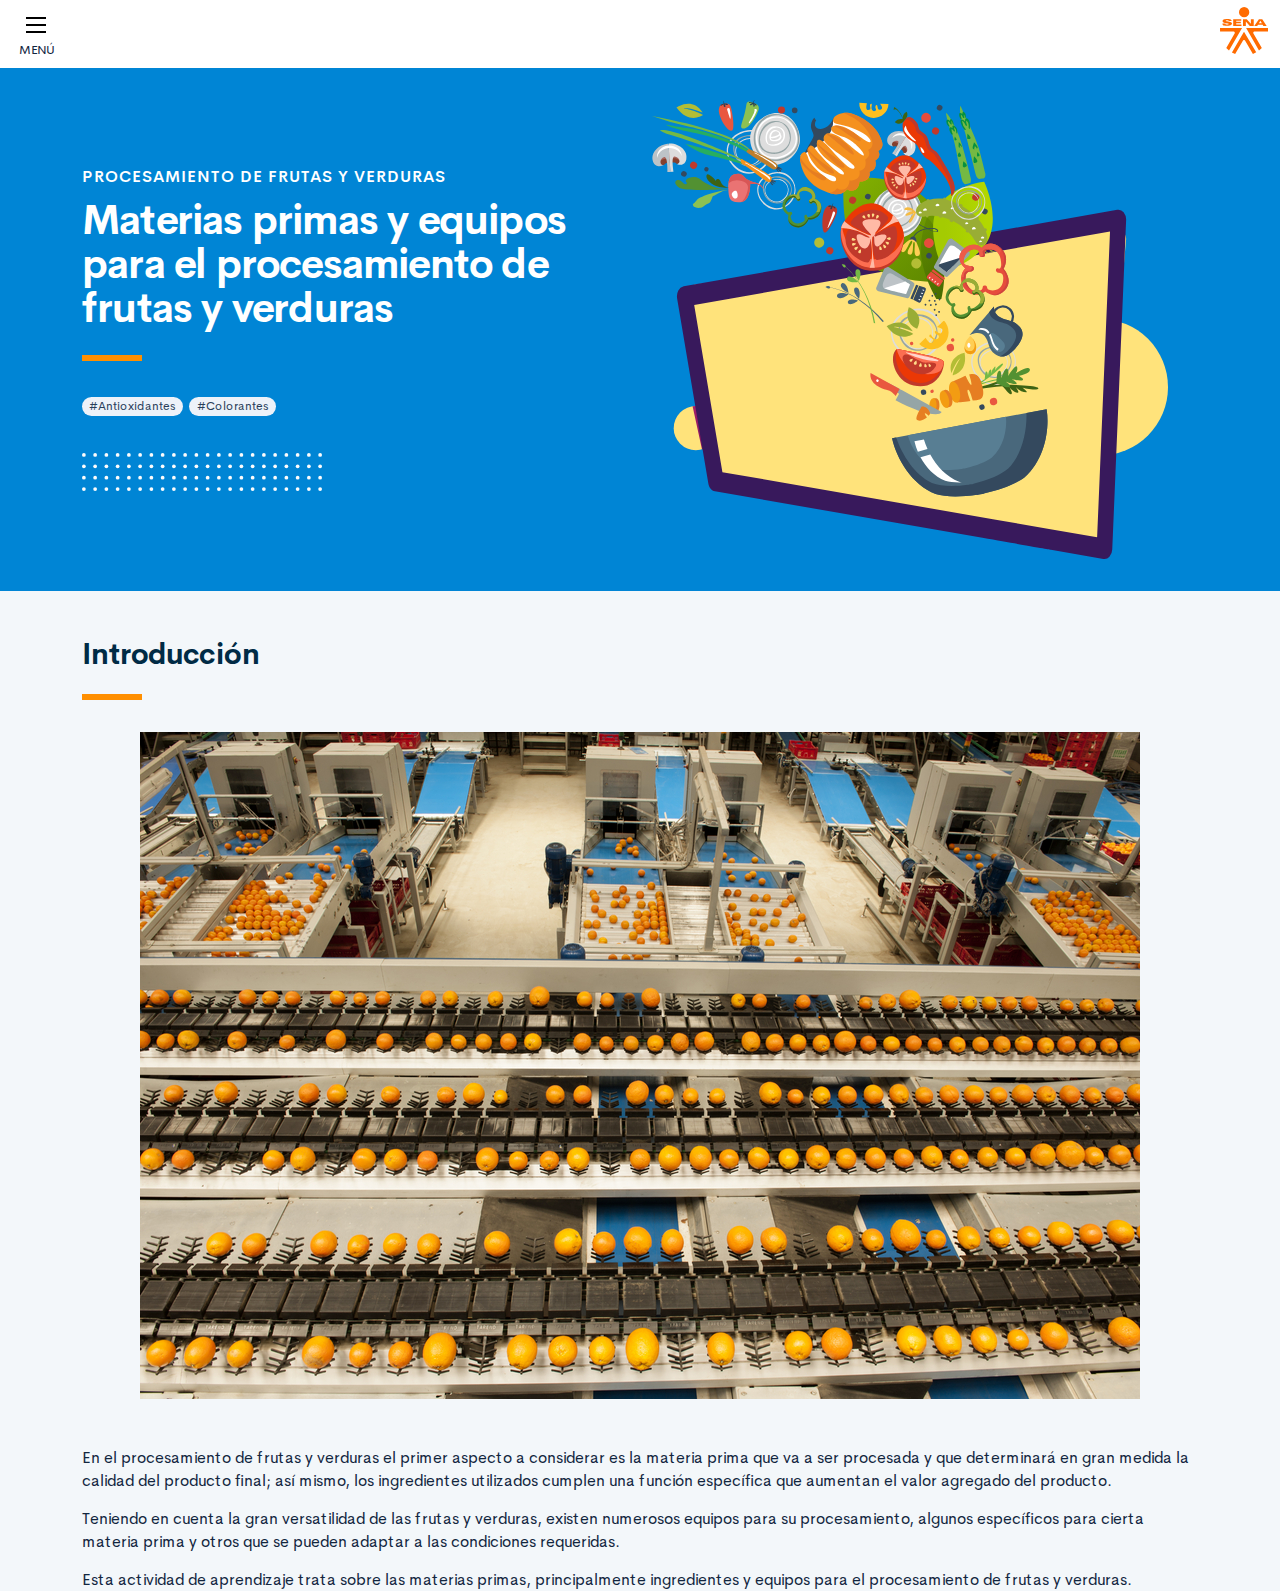
==== commit c164a058: "Ajuste Creditos y cambio de repositorio" ====
--- a/public/main.html
+++ b/public/main.html
@@ -3,8 +3,8 @@
     <head>
         <meta charset="UTF-8">
         <meta name="viewport" content="width=device-width, user-scalable=no, initial-scale=1.0, maximum-scale=1.0, minimum-scale=1.0">
-        <title>Procesamiento de frutas y verduras</title>
-        <meta meta name="description" content="Características de frutas y verduras para su procesamiento">
+        <title>Materias primas y equipos para el procesamiento de frutas y verduras</title>
+        <meta meta name="description" content="Descripción del propósito educativo del componente">
         <link rel="icon" type="image/svg+xml" href="assets/images/logos/senaLogo.svg">
         <link rel="stylesheet" href="assets/fonts/feather/feather.css">
         <link rel="stylesheet" href="assets/fonts/fontawesome/css/font-awesome.css">
@@ -29,12 +29,14 @@
                     <div class="container">
                         <div class="row align-items-center">
                             <div class="col-12 col-lg-6">
-                                <h3 class="curso-subtitulo" id="curso-titulo-componente"></h3>
-                                <h1 class="curso-titulo" id="curso-titulo-tema"></h1>
+                                <h3 class="curso-subtitulo" id="curso-titulo-componente">Procesamiento de frutas y verduras</h3>
+                                <h1 class="curso-titulo" id="curso-titulo-tema">Materias primas y equipos para el procesamiento de frutas y verduras</h1>
                                 <div class="brand-line-primary"></div>
+                                <p style="color:white">Hace referencia a la información de uso educativo del recurso, en cuanto a la intencionalidad educativa o meta a alcanzar a través del contenido del recurso.</p>
+                                <div class="barra-dots mt-5"><img class="img-fluid" src="assets/images/header/icon_dots.svg" alt="alt"></div>
                             </div>
                             <div class="col-12 col-lg-6">
-                                <div class="d-none d-lg-block"><img src="assets/images/header/header_media.png" style="max-width: 80%"></div>
+                                <div class="d-none d-lg-block"><img src="assets/images/header/header_media.svg" style="max-width: 80%;"></div>
                             </div>
                         </div>
                     </div>
--- a/public/assets/css/main.css
+++ b/public/assets/css/main.css
@@ -3,6 +3,6 @@
  * Copyright 2011-2019 The Bootstrap Authors
  * Copyright 2011-2019 Twitter, Inc.
  * Licensed under MIT (https://github.com/twbs/bootstrap/blob/master/LICENSE)
- */:root{--blue: #2C7BE5;--indigo: #727cf5;--purple: #6b5eae;--pink: #ff679b;--red: #E63757;--orange: #fd7e14;--yellow: #F6C343;--green: #00D97E;--teal: #02a8b5;--cyan: #39afd1;--white: #fff;--gray: #95AAC9;--gray-dark: #3B506C;--primary: #12263F;--secondary: #6E84A3;--success: #00A99A;--info: #39afd1;--warning: #ff8f00;--danger: #E63757;--light: #EDF2F9;--dark: #000;--white: #fff;--breakpoint-xs: 0;--breakpoint-sm: 576px;--breakpoint-md: 768px;--breakpoint-lg: 992px;--breakpoint-xl: 1200px;--font-family-sans-serif: "Cerebri Sans", sans-serif;--font-family-monospace: "Courier New", monospace}*,*::before,*::after{box-sizing:border-box}html{font-family:sans-serif;line-height:1.15;-webkit-text-size-adjust:100%;-webkit-tap-highlight-color:rgba(0,0,0,0)}article,aside,figcaption,figure,footer,header,hgroup,main,nav,section{display:block}body{margin:0;font-family:"Cerebri Sans",sans-serif;font-size:.9375rem;font-weight:400;line-height:1.5;color:#12263F;text-align:left;background-color:#F3F7FA}[tabindex="-1"]:focus:not(:focus-visible){outline:0 !important}hr{box-sizing:content-box;height:0;overflow:visible}h1,h2,h3,h4,h5,h6{margin-top:0;margin-bottom:1.125rem}p{margin-top:0;margin-bottom:1rem}abbr[title],abbr[data-original-title]{text-decoration:underline;text-decoration:underline dotted;cursor:help;border-bottom:0;text-decoration-skip-ink:none}address{margin-bottom:1rem;font-style:normal;line-height:inherit}ol,ul,dl{margin-top:0;margin-bottom:1rem}ol ol,ul ul,ol ul,ul ol{margin-bottom:0}dt{font-weight:600}dd{margin-bottom:.5rem;margin-left:0}blockquote{margin:0 0 1rem}b,strong{font-weight:bolder}small{font-size:80%}sub,sup{position:relative;font-size:75%;line-height:0;vertical-align:baseline}sub{bottom:-.25em}sup{top:-.5em}a{color:#2C7BE5;text-decoration:none;background-color:transparent}a:hover{color:#104082;text-decoration:none}a:not([href]){color:inherit;text-decoration:none}a:not([href]):hover{color:inherit;text-decoration:none}pre,code,kbd,samp{font-family:"Courier New",monospace;font-size:1em}pre{margin-top:0;margin-bottom:1rem;overflow:auto}figure{margin:0 0 1rem}img{vertical-align:middle;border-style:none}svg{overflow:hidden;vertical-align:middle}table{border-collapse:collapse}caption{padding-top:1rem;padding-bottom:1rem;color:#95AAC9;text-align:left;caption-side:bottom}th{text-align:inherit}label{display:inline-block;margin-bottom:.5rem}button{border-radius:0}button:focus{outline:1px dotted;outline:5px auto -webkit-focus-ring-color}input,button,select,optgroup,textarea{margin:0;font-family:inherit;font-size:inherit;line-height:inherit}button,input{overflow:visible}button,select{text-transform:none}select{word-wrap:normal}button,[type="button"],[type="reset"],[type="submit"]{-webkit-appearance:button}button:not(:disabled),[type="button"]:not(:disabled),[type="reset"]:not(:disabled),[type="submit"]:not(:disabled){cursor:pointer}button::-moz-focus-inner,[type="button"]::-moz-focus-inner,[type="reset"]::-moz-focus-inner,[type="submit"]::-moz-focus-inner{padding:0;border-style:none}input[type="radio"],input[type="checkbox"]{box-sizing:border-box;padding:0}input[type="date"],input[type="time"],input[type="datetime-local"],input[type="month"]{-webkit-appearance:listbox}textarea{overflow:auto;resize:vertical}fieldset{min-width:0;padding:0;margin:0;border:0}legend{display:block;width:100%;max-width:100%;padding:0;margin-bottom:.5rem;font-size:1.5rem;line-height:inherit;color:inherit;white-space:normal}progress{vertical-align:baseline}[type="number"]::-webkit-inner-spin-button,[type="number"]::-webkit-outer-spin-button{height:auto}[type="search"]{outline-offset:-2px;-webkit-appearance:none}[type="search"]::-webkit-search-decoration{-webkit-appearance:none}::-webkit-file-upload-button{font:inherit;-webkit-appearance:button}output{display:inline-block}summary{display:list-item;cursor:pointer}template{display:none}[hidden]{display:none !important}h1,h2,h3,h4,h5,h6,.h1,.h2,.h3,.h4,.h5,.h6{margin-bottom:1.125rem;font-weight:500;line-height:1.1}h1,.h1{font-size:1.625rem}h2,.h2{font-size:1.25rem}h3,.h3{font-size:1.0625rem}h4,.h4{font-size:.9375rem}h5,.h5{font-size:.8125rem}h6,.h6{font-size:.625rem}.lead{font-size:1.17188rem;font-weight:300}.display-1{font-size:4rem;font-weight:600;line-height:1.1}.display-2{font-size:3.25rem;font-weight:600;line-height:1.1}.display-3{font-size:2.625rem;font-weight:600;line-height:1.1}.display-4{font-size:2rem;font-weight:600;line-height:1.1}hr{margin-top:1rem;margin-bottom:1rem;border:0;border-top:1px solid #E3EBF6}small,.small{font-size:.8125rem;font-weight:400}mark,.mark{padding:.2em;background-color:#fcf8e3}.list-unstyled{padding-left:0;list-style:none}.list-inline{padding-left:0;list-style:none}.list-inline-item{display:inline-block}.list-inline-item:not(:last-child){margin-right:6px}.initialism{font-size:90%;text-transform:uppercase}.blockquote{margin-bottom:1.5rem;font-size:1.17188rem}.blockquote-footer{display:block;font-size:.8125rem;color:#95AAC9}.blockquote-footer::before{content:"\2014\00A0"}.img-fluid{max-width:100%;height:auto}.img-thumbnail{padding:.25rem;background-color:#F3F7FA;border:1px solid #E3EBF6;border-radius:.375rem;max-width:100%;height:auto}.figure{display:inline-block}.figure-img{margin-bottom:.75rem;line-height:1}.figure-caption{font-size:.8125rem;color:#95AAC9}code{font-size:87.5%;color:#2C7BE5;word-wrap:break-word}a>code{color:inherit}kbd{padding:.2rem .4rem;font-size:87.5%;color:#fff;background-color:#283E59;border-radius:.25rem}kbd kbd{padding:0;font-size:100%;font-weight:600}pre{display:block;font-size:87.5%;color:#283E59}pre code{font-size:inherit;color:inherit;word-break:normal}.pre-scrollable{max-height:340px;overflow-y:scroll}.container{width:100%;padding-right:12px;padding-left:12px;margin-right:auto;margin-left:auto}@media (min-width: 576px){.container{max-width:540px}}@media (min-width: 768px){.container{max-width:720px}}@media (min-width: 992px){.container{max-width:960px}}@media (min-width: 1200px){.container{max-width:1140px}}.container-fluid,.container-sm,.container-md,.container-lg,.container-xl{width:100%;padding-right:12px;padding-left:12px;margin-right:auto;margin-left:auto}@media (min-width: 576px){.container,.container-sm{max-width:540px}}@media (min-width: 768px){.container,.container-sm,.container-md{max-width:720px}}@media (min-width: 992px){.container,.container-sm,.container-md,.container-lg{max-width:960px}}@media (min-width: 1200px){.container,.container-sm,.container-md,.container-lg,.container-xl{max-width:1140px}}.row{display:flex;flex-wrap:wrap;margin-right:-12px;margin-left:-12px}.no-gutters{margin-right:0;margin-left:0}.no-gutters>.col,.no-gutters>[class*="col-"]{padding-right:0;padding-left:0}.col-1,.col-2,.col-3,.col-4,.col-5,.col-6,.col-7,.col-8,.col-9,.col-10,.col-11,.col-12,.col,.col-auto,.col-sm-1,.col-sm-2,.col-sm-3,.col-sm-4,.col-sm-5,.col-sm-6,.col-sm-7,.col-sm-8,.col-sm-9,.col-sm-10,.col-sm-11,.col-sm-12,.col-sm,.col-sm-auto,.col-md-1,.col-md-2,.col-md-3,.col-md-4,.col-md-5,.col-md-6,.col-md-7,.col-md-8,.col-md-9,.col-md-10,.col-md-11,.col-md-12,.col-md,.col-md-auto,.col-lg-1,.col-lg-2,.col-lg-3,.col-lg-4,.col-lg-5,.col-lg-6,.col-lg-7,.col-lg-8,.col-lg-9,.col-lg-10,.col-lg-11,.col-lg-12,.col-lg,.col-lg-auto,.col-xl-1,.col-xl-2,.col-xl-3,.col-xl-4,.col-xl-5,.col-xl-6,.col-xl-7,.col-xl-8,.col-xl-9,.col-xl-10,.col-xl-11,.col-xl-12,.col-xl,.col-xl-auto{position:relative;width:100%;padding-right:12px;padding-left:12px}.col{flex-basis:0;flex-grow:1;max-width:100%}.row-cols-1>*{flex:0 0 100%;max-width:100%}.row-cols-2>*{flex:0 0 50%;max-width:50%}.row-cols-3>*{flex:0 0 33.33333%;max-width:33.33333%}.row-cols-4>*{flex:0 0 25%;max-width:25%}.row-cols-5>*{flex:0 0 20%;max-width:20%}.row-cols-6>*{flex:0 0 16.66667%;max-width:16.66667%}.col-auto{flex:0 0 auto;width:auto;max-width:100%}.col-1{flex:0 0 8.33333%;max-width:8.33333%}.col-2{flex:0 0 16.66667%;max-width:16.66667%}.col-3{flex:0 0 25%;max-width:25%}.col-4{flex:0 0 33.33333%;max-width:33.33333%}.col-5{flex:0 0 41.66667%;max-width:41.66667%}.col-6{flex:0 0 50%;max-width:50%}.col-7{flex:0 0 58.33333%;max-width:58.33333%}.col-8{flex:0 0 66.66667%;max-width:66.66667%}.col-9{flex:0 0 75%;max-width:75%}.col-10{flex:0 0 83.33333%;max-width:83.33333%}.col-11{flex:0 0 91.66667%;max-width:91.66667%}.col-12{flex:0 0 100%;max-width:100%}.order-first{order:-1}.order-last{order:13}.order-0{order:0}.order-1{order:1}.order-2{order:2}.order-3{order:3}.order-4{order:4}.order-5{order:5}.order-6{order:6}.order-7{order:7}.order-8{order:8}.order-9{order:9}.order-10{order:10}.order-11{order:11}.order-12{order:12}.offset-1{margin-left:8.33333%}.offset-2{margin-left:16.66667%}.offset-3{margin-left:25%}.offset-4{margin-left:33.33333%}.offset-5{margin-left:41.66667%}.offset-6{margin-left:50%}.offset-7{margin-left:58.33333%}.offset-8{margin-left:66.66667%}.offset-9{margin-left:75%}.offset-10{margin-left:83.33333%}.offset-11{margin-left:91.66667%}@media (min-width: 576px){.col-sm{flex-basis:0;flex-grow:1;max-width:100%}.row-cols-sm-1>*{flex:0 0 100%;max-width:100%}.row-cols-sm-2>*{flex:0 0 50%;max-width:50%}.row-cols-sm-3>*{flex:0 0 33.33333%;max-width:33.33333%}.row-cols-sm-4>*{flex:0 0 25%;max-width:25%}.row-cols-sm-5>*{flex:0 0 20%;max-width:20%}.row-cols-sm-6>*{flex:0 0 16.66667%;max-width:16.66667%}.col-sm-auto{flex:0 0 auto;width:auto;max-width:100%}.col-sm-1{flex:0 0 8.33333%;max-width:8.33333%}.col-sm-2{flex:0 0 16.66667%;max-width:16.66667%}.col-sm-3{flex:0 0 25%;max-width:25%}.col-sm-4{flex:0 0 33.33333%;max-width:33.33333%}.col-sm-5{flex:0 0 41.66667%;max-width:41.66667%}.col-sm-6{flex:0 0 50%;max-width:50%}.col-sm-7{flex:0 0 58.33333%;max-width:58.33333%}.col-sm-8{flex:0 0 66.66667%;max-width:66.66667%}.col-sm-9{flex:0 0 75%;max-width:75%}.col-sm-10{flex:0 0 83.33333%;max-width:83.33333%}.col-sm-11{flex:0 0 91.66667%;max-width:91.66667%}.col-sm-12{flex:0 0 100%;max-width:100%}.order-sm-first{order:-1}.order-sm-last{order:13}.order-sm-0{order:0}.order-sm-1{order:1}.order-sm-2{order:2}.order-sm-3{order:3}.order-sm-4{order:4}.order-sm-5{order:5}.order-sm-6{order:6}.order-sm-7{order:7}.order-sm-8{order:8}.order-sm-9{order:9}.order-sm-10{order:10}.order-sm-11{order:11}.order-sm-12{order:12}.offset-sm-0{margin-left:0}.offset-sm-1{margin-left:8.33333%}.offset-sm-2{margin-left:16.66667%}.offset-sm-3{margin-left:25%}.offset-sm-4{margin-left:33.33333%}.offset-sm-5{margin-left:41.66667%}.offset-sm-6{margin-left:50%}.offset-sm-7{margin-left:58.33333%}.offset-sm-8{margin-left:66.66667%}.offset-sm-9{margin-left:75%}.offset-sm-10{margin-left:83.33333%}.offset-sm-11{margin-left:91.66667%}}@media (min-width: 768px){.col-md{flex-basis:0;flex-grow:1;max-width:100%}.row-cols-md-1>*{flex:0 0 100%;max-width:100%}.row-cols-md-2>*{flex:0 0 50%;max-width:50%}.row-cols-md-3>*{flex:0 0 33.33333%;max-width:33.33333%}.row-cols-md-4>*{flex:0 0 25%;max-width:25%}.row-cols-md-5>*{flex:0 0 20%;max-width:20%}.row-cols-md-6>*{flex:0 0 16.66667%;max-width:16.66667%}.col-md-auto{flex:0 0 auto;width:auto;max-width:100%}.col-md-1{flex:0 0 8.33333%;max-width:8.33333%}.col-md-2{flex:0 0 16.66667%;max-width:16.66667%}.col-md-3{flex:0 0 25%;max-width:25%}.col-md-4{flex:0 0 33.33333%;max-width:33.33333%}.col-md-5{flex:0 0 41.66667%;max-width:41.66667%}.col-md-6{flex:0 0 50%;max-width:50%}.col-md-7{flex:0 0 58.33333%;max-width:58.33333%}.col-md-8{flex:0 0 66.66667%;max-width:66.66667%}.col-md-9{flex:0 0 75%;max-width:75%}.col-md-10{flex:0 0 83.33333%;max-width:83.33333%}.col-md-11{flex:0 0 91.66667%;max-width:91.66667%}.col-md-12{flex:0 0 100%;max-width:100%}.order-md-first{order:-1}.order-md-last{order:13}.order-md-0{order:0}.order-md-1{order:1}.order-md-2{order:2}.order-md-3{order:3}.order-md-4{order:4}.order-md-5{order:5}.order-md-6{order:6}.order-md-7{order:7}.order-md-8{order:8}.order-md-9{order:9}.order-md-10{order:10}.order-md-11{order:11}.order-md-12{order:12}.offset-md-0{margin-left:0}.offset-md-1{margin-left:8.33333%}.offset-md-2{margin-left:16.66667%}.offset-md-3{margin-left:25%}.offset-md-4{margin-left:33.33333%}.offset-md-5{margin-left:41.66667%}.offset-md-6{margin-left:50%}.offset-md-7{margin-left:58.33333%}.offset-md-8{margin-left:66.66667%}.offset-md-9{margin-left:75%}.offset-md-10{margin-left:83.33333%}.offset-md-11{margin-left:91.66667%}}@media (min-width: 992px){.col-lg{flex-basis:0;flex-grow:1;max-width:100%}.row-cols-lg-1>*{flex:0 0 100%;max-width:100%}.row-cols-lg-2>*{flex:0 0 50%;max-width:50%}.row-cols-lg-3>*{flex:0 0 33.33333%;max-width:33.33333%}.row-cols-lg-4>*{flex:0 0 25%;max-width:25%}.row-cols-lg-5>*{flex:0 0 20%;max-width:20%}.row-cols-lg-6>*{flex:0 0 16.66667%;max-width:16.66667%}.col-lg-auto{flex:0 0 auto;width:auto;max-width:100%}.col-lg-1{flex:0 0 8.33333%;max-width:8.33333%}.col-lg-2{flex:0 0 16.66667%;max-width:16.66667%}.col-lg-3{flex:0 0 25%;max-width:25%}.col-lg-4{flex:0 0 33.33333%;max-width:33.33333%}.col-lg-5{flex:0 0 41.66667%;max-width:41.66667%}.col-lg-6{flex:0 0 50%;max-width:50%}.col-lg-7{flex:0 0 58.33333%;max-width:58.33333%}.col-lg-8{flex:0 0 66.66667%;max-width:66.66667%}.col-lg-9{flex:0 0 75%;max-width:75%}.col-lg-10{flex:0 0 83.33333%;max-width:83.33333%}.col-lg-11{flex:0 0 91.66667%;max-width:91.66667%}.col-lg-12{flex:0 0 100%;max-width:100%}.order-lg-first{order:-1}.order-lg-last{order:13}.order-lg-0{order:0}.order-lg-1{order:1}.order-lg-2{order:2}.order-lg-3{order:3}.order-lg-4{order:4}.order-lg-5{order:5}.order-lg-6{order:6}.order-lg-7{order:7}.order-lg-8{order:8}.order-lg-9{order:9}.order-lg-10{order:10}.order-lg-11{order:11}.order-lg-12{order:12}.offset-lg-0{margin-left:0}.offset-lg-1{margin-left:8.33333%}.offset-lg-2{margin-left:16.66667%}.offset-lg-3{margin-left:25%}.offset-lg-4{margin-left:33.33333%}.offset-lg-5{margin-left:41.66667%}.offset-lg-6{margin-left:50%}.offset-lg-7{margin-left:58.33333%}.offset-lg-8{margin-left:66.66667%}.offset-lg-9{margin-left:75%}.offset-lg-10{margin-left:83.33333%}.offset-lg-11{margin-left:91.66667%}}@media (min-width: 1200px){.col-xl{flex-basis:0;flex-grow:1;max-width:100%}.row-cols-xl-1>*{flex:0 0 100%;max-width:100%}.row-cols-xl-2>*{flex:0 0 50%;max-width:50%}.row-cols-xl-3>*{flex:0 0 33.33333%;max-width:33.33333%}.row-cols-xl-4>*{flex:0 0 25%;max-width:25%}.row-cols-xl-5>*{flex:0 0 20%;max-width:20%}.row-cols-xl-6>*{flex:0 0 16.66667%;max-width:16.66667%}.col-xl-auto{flex:0 0 auto;width:auto;max-width:100%}.col-xl-1{flex:0 0 8.33333%;max-width:8.33333%}.col-xl-2{flex:0 0 16.66667%;max-width:16.66667%}.col-xl-3{flex:0 0 25%;max-width:25%}.col-xl-4{flex:0 0 33.33333%;max-width:33.33333%}.col-xl-5{flex:0 0 41.66667%;max-width:41.66667%}.col-xl-6{flex:0 0 50%;max-width:50%}.col-xl-7{flex:0 0 58.33333%;max-width:58.33333%}.col-xl-8{flex:0 0 66.66667%;max-width:66.66667%}.col-xl-9{flex:0 0 75%;max-width:75%}.col-xl-10{flex:0 0 83.33333%;max-width:83.33333%}.col-xl-11{flex:0 0 91.66667%;max-width:91.66667%}.col-xl-12{flex:0 0 100%;max-width:100%}.order-xl-first{order:-1}.order-xl-last{order:13}.order-xl-0{order:0}.order-xl-1{order:1}.order-xl-2{order:2}.order-xl-3{order:3}.order-xl-4{order:4}.order-xl-5{order:5}.order-xl-6{order:6}.order-xl-7{order:7}.order-xl-8{order:8}.order-xl-9{order:9}.order-xl-10{order:10}.order-xl-11{order:11}.order-xl-12{order:12}.offset-xl-0{margin-left:0}.offset-xl-1{margin-left:8.33333%}.offset-xl-2{margin-left:16.66667%}.offset-xl-3{margin-left:25%}.offset-xl-4{margin-left:33.33333%}.offset-xl-5{margin-left:41.66667%}.offset-xl-6{margin-left:50%}.offset-xl-7{margin-left:58.33333%}.offset-xl-8{margin-left:66.66667%}.offset-xl-9{margin-left:75%}.offset-xl-10{margin-left:83.33333%}.offset-xl-11{margin-left:91.66667%}}.table{width:100%;margin-bottom:1.5rem;color:#12263F}.table th,.table td{padding:1rem;vertical-align:top;border-top:1px solid #EDF2F9}.table thead th{vertical-align:bottom;border-bottom:2px solid #EDF2F9}.table tbody+tbody{border-top:2px solid #EDF2F9}.table-sm th,.table-sm td{padding:1rem}.table-bordered{border:1px solid #EDF2F9}.table-bordered th,.table-bordered td{border:1px solid #EDF2F9}.table-bordered thead th,.table-bordered thead td{border-bottom-width:2px}.table-borderless th,.table-borderless td,.table-borderless thead th,.table-borderless tbody+tbody{border:0}.table-striped tbody tr:nth-of-type(even){background-color:#F9FBFD}.table-hover tbody tr:hover{color:#12263F;background-color:#F9FBFD}.table-primary,.table-primary>th,.table-primary>td{background-color:#bdc2c9}.table-primary th,.table-primary td,.table-primary thead th,.table-primary tbody+tbody{border-color:#848e9b}.table-hover .table-primary:hover{background-color:#afb5be}.table-hover .table-primary:hover>td,.table-hover .table-primary:hover>th{background-color:#afb5be}.table-secondary,.table-secondary>th,.table-secondary>td{background-color:#d6dde5}.table-secondary th,.table-secondary td,.table-secondary thead th,.table-secondary tbody+tbody{border-color:#b4bfcf}.table-hover .table-secondary:hover{background-color:#c6d0db}.table-hover .table-secondary:hover>td,.table-hover .table-secondary:hover>th{background-color:#c6d0db}.table-success,.table-success>th,.table-success>td{background-color:#b8e7e3}.table-success th,.table-success td,.table-success thead th,.table-success tbody+tbody{border-color:#7ad2ca}.table-hover .table-success:hover{background-color:#a5e1db}.table-hover .table-success:hover>td,.table-hover .table-success:hover>th{background-color:#a5e1db}.table-info,.table-info>th,.table-info>td{background-color:#c8e9f2}.table-info th,.table-info td,.table-info thead th,.table-info tbody+tbody{border-color:#98d5e7}.table-hover .table-info:hover{background-color:#b3e1ed}.table-hover .table-info:hover>td,.table-hover .table-info:hover>th{background-color:#b3e1ed}.table-warning,.table-warning>th,.table-warning>td{background-color:#ffe0b8}.table-warning th,.table-warning td,.table-warning thead th,.table-warning tbody+tbody{border-color:#ffc57a}.table-hover .table-warning:hover{background-color:#ffd59f}.table-hover .table-warning:hover>td,.table-hover .table-warning:hover>th{background-color:#ffd59f}.table-danger,.table-danger>th,.table-danger>td{background-color:#f8c7d0}.table-danger th,.table-danger td,.table-danger thead th,.table-danger tbody+tbody{border-color:#f297a8}.table-hover .table-danger:hover{background-color:#f5b0bd}.table-hover .table-danger:hover>td,.table-hover .table-danger:hover>th{background-color:#f5b0bd}.table-light,.table-light>th,.table-light>td{background-color:#fafbfd}.table-light th,.table-light td,.table-light thead th,.table-light tbody+tbody{border-color:#f6f8fc}.table-hover .table-light:hover{background-color:#e8ecf6}.table-hover .table-light:hover>td,.table-hover .table-light:hover>th{background-color:#e8ecf6}.table-dark,.table-dark>th,.table-dark>td{background-color:#b8b8b8}.table-dark th,.table-dark td,.table-dark thead th,.table-dark tbody+tbody{border-color:#7a7a7a}.table-hover .table-dark:hover{background-color:#ababab}.table-hover .table-dark:hover>td,.table-hover .table-dark:hover>th{background-color:#ababab}.table-white,.table-white>th,.table-white>td{background-color:#fff}.table-white th,.table-white td,.table-white thead th,.table-white tbody+tbody{border-color:#fff}.table-hover .table-white:hover{background-color:#f2f2f2}.table-hover .table-white:hover>td,.table-hover .table-white:hover>th{background-color:#f2f2f2}.table-active,.table-active>th,.table-active>td{background-color:#F9FBFD}.table-hover .table-active:hover{background-color:#e6eef7}.table-hover .table-active:hover>td,.table-hover .table-active:hover>th{background-color:#e6eef7}.table .thead-dark th{color:#fff;background-color:#3B506C;border-color:#496285}.table .thead-light th{color:#95AAC9;background-color:#F9FBFD;border-color:#EDF2F9}.table-dark{color:#fff;background-color:#3B506C}.table-dark th,.table-dark td,.table-dark thead th{border-color:#496285}.table-dark.table-bordered{border:0}.table-dark.table-striped tbody tr:nth-of-type(even){background-color:rgba(255,255,255,0.05)}.table-dark.table-hover tbody tr:hover{color:#fff;background-color:rgba(255,255,255,0.075)}@media (max-width: 575.98px){.table-responsive-sm{display:block;width:100%;overflow-x:auto;-webkit-overflow-scrolling:touch}.table-responsive-sm>.table-bordered{border:0}}@media (max-width: 767.98px){.table-responsive-md{display:block;width:100%;overflow-x:auto;-webkit-overflow-scrolling:touch}.table-responsive-md>.table-bordered{border:0}}@media (max-width: 991.98px){.table-responsive-lg{display:block;width:100%;overflow-x:auto;-webkit-overflow-scrolling:touch}.table-responsive-lg>.table-bordered{border:0}}@media (max-width: 1199.98px){.table-responsive-xl{display:block;width:100%;overflow-x:auto;-webkit-overflow-scrolling:touch}.table-responsive-xl>.table-bordered{border:0}}.table-responsive{display:block;width:100%;overflow-x:auto;-webkit-overflow-scrolling:touch}.table-responsive>.table-bordered{border:0}.form-control{display:block;width:100%;height:calc(1.5em + 1rem + 2px);padding:.5rem .75rem;font-size:.9375rem;font-weight:400;line-height:1.5;color:#12263F;background-color:#fff;background-clip:padding-box;border:1px solid #D2DDEC;border-radius:.375rem;transition:border-color 0.15s ease-in-out,box-shadow 0.15s ease-in-out}@media (prefers-reduced-motion: reduce){.form-control{transition:none}}.form-control::-ms-expand{background-color:transparent;border:0}.form-control:-moz-focusring{color:transparent;text-shadow:0 0 0 #12263F}.form-control:focus{color:#12263F;background-color:#fff;border-color:#12263F;outline:0;box-shadow:rgba(0,0,0,0)}.form-control::placeholder{color:#B1C2D9;opacity:1}.form-control:disabled,.form-control[readonly]{background-color:#fff;opacity:1}select.form-control:focus::-ms-value{color:#12263F;background-color:#fff}.form-control-file,.form-control-range{display:block;width:100%}.col-form-label{padding-top:calc(.5rem + 1px);padding-bottom:calc(.5rem + 1px);margin-bottom:0;font-size:inherit;line-height:1.5}.col-form-label-lg{padding-top:calc(.75rem + 1px);padding-bottom:calc(.75rem + 1px);font-size:.9375rem;line-height:1.5}.col-form-label-sm{padding-top:calc(.125rem + 1px);padding-bottom:calc(.125rem + 1px);font-size:.8125rem;line-height:1.75}.form-control-plaintext{display:block;width:100%;padding:.5rem 0;margin-bottom:0;font-size:.9375rem;line-height:1.5;color:#12263F;background-color:transparent;border:solid transparent;border-width:1px 0}.form-control-plaintext.form-control-sm,.form-control-plaintext.form-control-lg{padding-right:0;padding-left:0}.form-control-sm{height:calc(1.75em + .25rem + 2px);padding:.125rem .5rem;font-size:.8125rem;line-height:1.75;border-radius:.25rem}.form-control-lg{height:calc(1.5em + 1.5rem + 2px);padding:.75rem 1.25rem;font-size:.9375rem;line-height:1.5;border-radius:.5rem}select.form-control[size],select.form-control[multiple]{height:auto}textarea.form-control{height:auto}.form-group{margin-bottom:1.375rem}.form-text{display:block;margin-top:.25rem}.form-row{display:flex;flex-wrap:wrap;margin-right:-5px;margin-left:-5px}.form-row>.col,.form-row>[class*="col-"]{padding-right:5px;padding-left:5px}.form-check{position:relative;display:block;padding-left:1.25rem}.form-check-input{position:absolute;margin-top:.3rem;margin-left:-1.25rem}.form-check-input[disabled] ~ .form-check-label,.form-check-input:disabled ~ .form-check-label{color:#95AAC9}.form-check-label{margin-bottom:0}.form-check-inline{display:inline-flex;align-items:center;padding-left:0;margin-right:.75rem}.form-check-inline .form-check-input{position:static;margin-top:0;margin-right:.3125rem;margin-left:0}.valid-feedback{display:none;width:100%;margin-top:.25rem;font-size:.8125rem;color:#00A99A}.valid-tooltip{position:absolute;top:100%;z-index:5;display:none;max-width:100%;padding:.25rem .5rem;margin-top:.1rem;font-size:.8125rem;line-height:1.5;color:#fff;background-color:#00a99a;border-radius:.375rem}.was-validated :valid ~ .valid-feedback,.was-validated :valid ~ .valid-tooltip,.is-valid ~ .valid-feedback,.is-valid ~ .valid-tooltip{display:block}.was-validated .form-control:valid,.form-control.is-valid{border-color:#00A99A}.was-validated .form-control:valid:focus,.form-control.is-valid:focus{border-color:#00A99A;box-shadow:0 0 0 .15rem rgba(0,169,154,0.25)}.was-validated .custom-select:valid,.custom-select.is-valid{border-color:#00A99A}.was-validated .custom-select:valid:focus,.custom-select.is-valid:focus{border-color:#00A99A;box-shadow:0 0 0 .15rem rgba(0,169,154,0.25)}.was-validated .form-check-input:valid ~ .form-check-label,.form-check-input.is-valid ~ .form-check-label{color:#00A99A}.was-validated .form-check-input:valid ~ .valid-feedback,.was-validated .form-check-input:valid ~ .valid-tooltip,.form-check-input.is-valid ~ .valid-feedback,.form-check-input.is-valid ~ .valid-tooltip{display:block}.was-validated .custom-control-input:valid ~ .custom-control-label,.custom-control-input.is-valid ~ .custom-control-label{color:#00A99A}.was-validated .custom-control-input:valid ~ .custom-control-label::before,.custom-control-input.is-valid ~ .custom-control-label::before{border-color:#00A99A}.was-validated .custom-control-input:valid:checked ~ .custom-control-label::before,.custom-control-input.is-valid:checked ~ .custom-control-label::before{border-color:#00dcc8;background-color:#00dcc8}.was-validated .custom-control-input:valid:focus ~ .custom-control-label::before,.custom-control-input.is-valid:focus ~ .custom-control-label::before{box-shadow:0 0 0 .15rem rgba(0,169,154,0.25)}.was-validated .custom-control-input:valid:focus:not(:checked) ~ .custom-control-label::before,.custom-control-input.is-valid:focus:not(:checked) ~ .custom-control-label::before{border-color:#00A99A}.was-validated .custom-file-input:valid ~ .custom-file-label,.custom-file-input.is-valid ~ .custom-file-label{border-color:#00A99A}.was-validated .custom-file-input:valid:focus ~ .custom-file-label,.custom-file-input.is-valid:focus ~ .custom-file-label{border-color:#00A99A;box-shadow:0 0 0 .15rem rgba(0,169,154,0.25)}.invalid-feedback{display:none;width:100%;margin-top:.25rem;font-size:.8125rem;color:#E63757}.invalid-tooltip{position:absolute;top:100%;z-index:5;display:none;max-width:100%;padding:.25rem .5rem;margin-top:.1rem;font-size:.8125rem;line-height:1.5;color:#fff;background-color:#e63757;border-radius:.375rem}.was-validated :invalid ~ .invalid-feedback,.was-validated :invalid ~ .invalid-tooltip,.is-invalid ~ .invalid-feedback,.is-invalid ~ .invalid-tooltip{display:block}.was-validated .form-control:invalid,.form-control.is-invalid{border-color:#E63757}.was-validated .form-control:invalid:focus,.form-control.is-invalid:focus{border-color:#E63757;box-shadow:0 0 0 .15rem rgba(230,55,87,0.25)}.was-validated .custom-select:invalid,.custom-select.is-invalid{border-color:#E63757}.was-validated .custom-select:invalid:focus,.custom-select.is-invalid:focus{border-color:#E63757;box-shadow:0 0 0 .15rem rgba(230,55,87,0.25)}.was-validated .form-check-input:invalid ~ .form-check-label,.form-check-input.is-invalid ~ .form-check-label{color:#E63757}.was-validated .form-check-input:invalid ~ .invalid-feedback,.was-validated .form-check-input:invalid ~ .invalid-tooltip,.form-check-input.is-invalid ~ .invalid-feedback,.form-check-input.is-invalid ~ .invalid-tooltip{display:block}.was-validated .custom-control-input:invalid ~ .custom-control-label,.custom-control-input.is-invalid ~ .custom-control-label{color:#E63757}.was-validated .custom-control-input:invalid ~ .custom-control-label::before,.custom-control-input.is-invalid ~ .custom-control-label::before{border-color:#E63757}.was-validated .custom-control-input:invalid:checked ~ .custom-control-label::before,.custom-control-input.is-invalid:checked ~ .custom-control-label::before{border-color:#ec647d;background-color:#ec647d}.was-validated .custom-control-input:invalid:focus ~ .custom-control-label::before,.custom-control-input.is-invalid:focus ~ .custom-control-label::before{box-shadow:0 0 0 .15rem rgba(230,55,87,0.25)}.was-validated .custom-control-input:invalid:focus:not(:checked) ~ .custom-control-label::before,.custom-control-input.is-invalid:focus:not(:checked) ~ .custom-control-label::before{border-color:#E63757}.was-validated .custom-file-input:invalid ~ .custom-file-label,.custom-file-input.is-invalid ~ .custom-file-label{border-color:#E63757}.was-validated .custom-file-input:invalid:focus ~ .custom-file-label,.custom-file-input.is-invalid:focus ~ .custom-file-label{border-color:#E63757;box-shadow:0 0 0 .15rem rgba(230,55,87,0.25)}.form-inline{display:flex;flex-flow:row wrap;align-items:center}.form-inline .form-check{width:100%}@media (min-width: 576px){.form-inline label{display:flex;align-items:center;justify-content:center;margin-bottom:0}.form-inline .form-group{display:flex;flex:0 0 auto;flex-flow:row wrap;align-items:center;margin-bottom:0}.form-inline .form-control{display:inline-block;width:auto;vertical-align:middle}.form-inline .form-control-plaintext{display:inline-block}.form-inline .input-group,.form-inline .custom-select{width:auto}.form-inline .form-check{display:flex;align-items:center;justify-content:center;width:auto;padding-left:0}.form-inline .form-check-input{position:relative;flex-shrink:0;margin-top:0;margin-right:.25rem;margin-left:0}.form-inline .custom-control{align-items:center;justify-content:center}.form-inline .custom-control-label{margin-bottom:0}}.btn{display:inline-block;font-weight:400;color:#12263F;text-align:center;vertical-align:middle;cursor:pointer;user-select:none;background-color:transparent;border:1px solid transparent;padding:.5rem .75rem;font-size:.9375rem;line-height:1.5;border-radius:.375rem;transition:color 0.15s ease-in-out,background-color 0.15s ease-in-out,border-color 0.15s ease-in-out,box-shadow 0.15s ease-in-out}@media (prefers-reduced-motion: reduce){.btn{transition:none}}.btn:hover{color:#12263F;text-decoration:none}.btn:focus,.btn.focus{outline:0;box-shadow:0 0 0 .15rem rgba(18,38,63,0.25)}.btn.disabled,.btn:disabled{opacity:.65}a.btn.disabled,fieldset:disabled a.btn{pointer-events:none}.btn-primary{color:#fff;background-color:#12263F;border-color:#12263F}.btn-primary:hover{color:#fff;background-color:#0a1421;border-color:#070e17}.btn-primary:focus,.btn-primary.focus{color:#fff;background-color:#0a1421;border-color:#070e17;box-shadow:0 0 0 .15rem rgba(54,71,92,0.5)}.btn-primary.disabled,.btn-primary:disabled{color:#fff;background-color:#12263F;border-color:#12263F}.btn-primary:not(:disabled):not(.disabled):active,.btn-primary:not(:disabled):not(.disabled).active,.show>.btn-primary.dropdown-toggle{color:#fff;background-color:#070e17;border-color:#04080d}.btn-primary:not(:disabled):not(.disabled):active:focus,.btn-primary:not(:disabled):not(.disabled).active:focus,.show>.btn-primary.dropdown-toggle:focus{box-shadow:0 0 0 .15rem rgba(54,71,92,0.5)}.btn-secondary{color:#fff;background-color:#6E84A3;border-color:#6E84A3}.btn-secondary:hover{color:#fff;background-color:#5b7190;border-color:#566b88}.btn-secondary:focus,.btn-secondary.focus{color:#fff;background-color:#5b7190;border-color:#566b88;box-shadow:0 0 0 .15rem rgba(132,150,177,0.5)}.btn-secondary.disabled,.btn-secondary:disabled{color:#fff;background-color:#6E84A3;border-color:#6E84A3}.btn-secondary:not(:disabled):not(.disabled):active,.btn-secondary:not(:disabled):not(.disabled).active,.show>.btn-secondary.dropdown-toggle{color:#fff;background-color:#566b88;border-color:#516580}.btn-secondary:not(:disabled):not(.disabled):active:focus,.btn-secondary:not(:disabled):not(.disabled).active:focus,.show>.btn-secondary.dropdown-toggle:focus{box-shadow:0 0 0 .15rem rgba(132,150,177,0.5)}.btn-success{color:#fff;background-color:#00A99A;border-color:#00A99A}.btn-success:hover{color:#fff;background-color:#008377;border-color:#00766c}.btn-success:focus,.btn-success.focus{color:#fff;background-color:#008377;border-color:#00766c;box-shadow:0 0 0 .15rem rgba(38,182,169,0.5)}.btn-success.disabled,.btn-success:disabled{color:#fff;background-color:#00A99A;border-color:#00A99A}.btn-success:not(:disabled):not(.disabled):active,.btn-success:not(:disabled):not(.disabled).active,.show>.btn-success.dropdown-toggle{color:#fff;background-color:#00766c;border-color:#006960}.btn-success:not(:disabled):not(.disabled):active:focus,.btn-success:not(:disabled):not(.disabled).active:focus,.show>.btn-success.dropdown-toggle:focus{box-shadow:0 0 0 .15rem rgba(38,182,169,0.5)}.btn-info{color:#fff;background-color:#39afd1;border-color:#39afd1}.btn-info:hover{color:#fff;background-color:#2b99b9;border-color:#2991ae}.btn-info:focus,.btn-info.focus{color:#fff;background-color:#2b99b9;border-color:#2991ae;box-shadow:0 0 0 .15rem rgba(87,187,216,0.5)}.btn-info.disabled,.btn-info:disabled{color:#fff;background-color:#39afd1;border-color:#39afd1}.btn-info:not(:disabled):not(.disabled):active,.btn-info:not(:disabled):not(.disabled).active,.show>.btn-info.dropdown-toggle{color:#fff;background-color:#2991ae;border-color:#2688a4}.btn-info:not(:disabled):not(.disabled):active:focus,.btn-info:not(:disabled):not(.disabled).active:focus,.show>.btn-info.dropdown-toggle:focus{box-shadow:0 0 0 .15rem rgba(87,187,216,0.5)}.btn-warning{color:#283E59;background-color:#ff8f00;border-color:#ff8f00}.btn-warning:hover{color:#fff;background-color:#d97a00;border-color:#cc7200}.btn-warning:focus,.btn-warning.focus{color:#fff;background-color:#d97a00;border-color:#cc7200;box-shadow:0 0 0 .15rem rgba(223,131,13,0.5)}.btn-warning.disabled,.btn-warning:disabled{color:#283E59;background-color:#ff8f00;border-color:#ff8f00}.btn-warning:not(:disabled):not(.disabled):active,.btn-warning:not(:disabled):not(.disabled).active,.show>.btn-warning.dropdown-toggle{color:#fff;background-color:#cc7200;border-color:#bf6b00}.btn-warning:not(:disabled):not(.disabled):active:focus,.btn-warning:not(:disabled):not(.disabled).active:focus,.show>.btn-warning.dropdown-toggle:focus{box-shadow:0 0 0 .15rem rgba(223,131,13,0.5)}.btn-danger{color:#fff;background-color:#E63757;border-color:#E63757}.btn-danger:hover{color:#fff;background-color:#db1b3f;border-color:#d01a3b}.btn-danger:focus,.btn-danger.focus{color:#fff;background-color:#db1b3f;border-color:#d01a3b;box-shadow:0 0 0 .15rem rgba(234,85,112,0.5)}.btn-danger.disabled,.btn-danger:disabled{color:#fff;background-color:#E63757;border-color:#E63757}.btn-danger:not(:disabled):not(.disabled):active,.btn-danger:not(:disabled):not(.disabled).active,.show>.btn-danger.dropdown-toggle{color:#fff;background-color:#d01a3b;border-color:#c51938}.btn-danger:not(:disabled):not(.disabled):active:focus,.btn-danger:not(:disabled):not(.disabled).active:focus,.show>.btn-danger.dropdown-toggle:focus{box-shadow:0 0 0 .15rem rgba(234,85,112,0.5)}.btn-light{color:#283E59;background-color:#EDF2F9;border-color:#EDF2F9}.btn-light:hover{color:#283E59;background-color:#d0ddef;border-color:#c7d6ec}.btn-light:focus,.btn-light.focus{color:#283E59;background-color:#d0ddef;border-color:#c7d6ec;box-shadow:0 0 0 .15rem rgba(207,215,225,0.5)}.btn-light.disabled,.btn-light:disabled{color:#283E59;background-color:#EDF2F9;border-color:#EDF2F9}.btn-light:not(:disabled):not(.disabled):active,.btn-light:not(:disabled):not(.disabled).active,.show>.btn-light.dropdown-toggle{color:#283E59;background-color:#c7d6ec;border-color:#bdcfe9}.btn-light:not(:disabled):not(.disabled):active:focus,.btn-light:not(:disabled):not(.disabled).active:focus,.show>.btn-light.dropdown-toggle:focus{box-shadow:0 0 0 .15rem rgba(207,215,225,0.5)}.btn-dark{color:#fff;background-color:#000;border-color:#000}.btn-dark:hover{color:#fff;background-color:#000;border-color:#000}.btn-dark:focus,.btn-dark.focus{color:#fff;background-color:#000;border-color:#000;box-shadow:0 0 0 .15rem rgba(38,38,38,0.5)}.btn-dark.disabled,.btn-dark:disabled{color:#fff;background-color:#000;border-color:#000}.btn-dark:not(:disabled):not(.disabled):active,.btn-dark:not(:disabled):not(.disabled).active,.show>.btn-dark.dropdown-toggle{color:#fff;background-color:#000;border-color:#000}.btn-dark:not(:disabled):not(.disabled):active:focus,.btn-dark:not(:disabled):not(.disabled).active:focus,.show>.btn-dark.dropdown-toggle:focus{box-shadow:0 0 0 .15rem rgba(38,38,38,0.5)}.btn-white{color:#283E59;background-color:#fff;border-color:#fff}.btn-white:hover{color:#283E59;background-color:#ececec;border-color:#e6e6e6}.btn-white:focus,.btn-white.focus{color:#283E59;background-color:#ececec;border-color:#e6e6e6;box-shadow:0 0 0 .15rem rgba(223,226,230,0.5)}.btn-white.disabled,.btn-white:disabled{color:#283E59;background-color:#fff;border-color:#fff}.btn-white:not(:disabled):not(.disabled):active,.btn-white:not(:disabled):not(.disabled).active,.show>.btn-white.dropdown-toggle{color:#283E59;background-color:#e6e6e6;border-color:#dfdfdf}.btn-white:not(:disabled):not(.disabled):active:focus,.btn-white:not(:disabled):not(.disabled).active:focus,.show>.btn-white.dropdown-toggle:focus{box-shadow:0 0 0 .15rem rgba(223,226,230,0.5)}.btn-outline-primary{color:#12263F;border-color:#12263F}.btn-outline-primary:hover{color:#fff;background-color:#12263F;border-color:#12263F}.btn-outline-primary:focus,.btn-outline-primary.focus{box-shadow:0 0 0 .15rem rgba(18,38,63,0.5)}.btn-outline-primary.disabled,.btn-outline-primary:disabled{color:#12263F;background-color:transparent}.btn-outline-primary:not(:disabled):not(.disabled):active,.btn-outline-primary:not(:disabled):not(.disabled).active,.show>.btn-outline-primary.dropdown-toggle{color:#fff;background-color:#12263F;border-color:#12263F}.btn-outline-primary:not(:disabled):not(.disabled):active:focus,.btn-outline-primary:not(:disabled):not(.disabled).active:focus,.show>.btn-outline-primary.dropdown-toggle:focus{box-shadow:0 0 0 .15rem rgba(18,38,63,0.5)}.btn-outline-secondary{color:#6E84A3;border-color:#6E84A3}.btn-outline-secondary:hover{color:#fff;background-color:#6E84A3;border-color:#6E84A3}.btn-outline-secondary:focus,.btn-outline-secondary.focus{box-shadow:0 0 0 .15rem rgba(110,132,163,0.5)}.btn-outline-secondary.disabled,.btn-outline-secondary:disabled{color:#6E84A3;background-color:transparent}.btn-outline-secondary:not(:disabled):not(.disabled):active,.btn-outline-secondary:not(:disabled):not(.disabled).active,.show>.btn-outline-secondary.dropdown-toggle{color:#fff;background-color:#6E84A3;border-color:#6E84A3}.btn-outline-secondary:not(:disabled):not(.disabled):active:focus,.btn-outline-secondary:not(:disabled):not(.disabled).active:focus,.show>.btn-outline-secondary.dropdown-toggle:focus{box-shadow:0 0 0 .15rem rgba(110,132,163,0.5)}.btn-outline-success{color:#00A99A;border-color:#00A99A}.btn-outline-success:hover{color:#fff;background-color:#00A99A;border-color:#00A99A}.btn-outline-success:focus,.btn-outline-success.focus{box-shadow:0 0 0 .15rem rgba(0,169,154,0.5)}.btn-outline-success.disabled,.btn-outline-success:disabled{color:#00A99A;background-color:transparent}.btn-outline-success:not(:disabled):not(.disabled):active,.btn-outline-success:not(:disabled):not(.disabled).active,.show>.btn-outline-success.dropdown-toggle{color:#fff;background-color:#00A99A;border-color:#00A99A}.btn-outline-success:not(:disabled):not(.disabled):active:focus,.btn-outline-success:not(:disabled):not(.disabled).active:focus,.show>.btn-outline-success.dropdown-toggle:focus{box-shadow:0 0 0 .15rem rgba(0,169,154,0.5)}.btn-outline-info{color:#39afd1;border-color:#39afd1}.btn-outline-info:hover{color:#fff;background-color:#39afd1;border-color:#39afd1}.btn-outline-info:focus,.btn-outline-info.focus{box-shadow:0 0 0 .15rem rgba(57,175,209,0.5)}.btn-outline-info.disabled,.btn-outline-info:disabled{color:#39afd1;background-color:transparent}.btn-outline-info:not(:disabled):not(.disabled):active,.btn-outline-info:not(:disabled):not(.disabled).active,.show>.btn-outline-info.dropdown-toggle{color:#fff;background-color:#39afd1;border-color:#39afd1}.btn-outline-info:not(:disabled):not(.disabled):active:focus,.btn-outline-info:not(:disabled):not(.disabled).active:focus,.show>.btn-outline-info.dropdown-toggle:focus{box-shadow:0 0 0 .15rem rgba(57,175,209,0.5)}.btn-outline-warning{color:#ff8f00;border-color:#ff8f00}.btn-outline-warning:hover{color:#283E59;background-color:#ff8f00;border-color:#ff8f00}.btn-outline-warning:focus,.btn-outline-warning.focus{box-shadow:0 0 0 .15rem rgba(255,143,0,0.5)}.btn-outline-warning.disabled,.btn-outline-warning:disabled{color:#ff8f00;background-color:transparent}.btn-outline-warning:not(:disabled):not(.disabled):active,.btn-outline-warning:not(:disabled):not(.disabled).active,.show>.btn-outline-warning.dropdown-toggle{color:#283E59;background-color:#ff8f00;border-color:#ff8f00}.btn-outline-warning:not(:disabled):not(.disabled):active:focus,.btn-outline-warning:not(:disabled):not(.disabled).active:focus,.show>.btn-outline-warning.dropdown-toggle:focus{box-shadow:0 0 0 .15rem rgba(255,143,0,0.5)}.btn-outline-danger{color:#E63757;border-color:#E63757}.btn-outline-danger:hover{color:#fff;background-color:#E63757;border-color:#E63757}.btn-outline-danger:focus,.btn-outline-danger.focus{box-shadow:0 0 0 .15rem rgba(230,55,87,0.5)}.btn-outline-danger.disabled,.btn-outline-danger:disabled{color:#E63757;background-color:transparent}.btn-outline-danger:not(:disabled):not(.disabled):active,.btn-outline-danger:not(:disabled):not(.disabled).active,.show>.btn-outline-danger.dropdown-toggle{color:#fff;background-color:#E63757;border-color:#E63757}.btn-outline-danger:not(:disabled):not(.disabled):active:focus,.btn-outline-danger:not(:disabled):not(.disabled).active:focus,.show>.btn-outline-danger.dropdown-toggle:focus{box-shadow:0 0 0 .15rem rgba(230,55,87,0.5)}.btn-outline-light{color:#EDF2F9;border-color:#EDF2F9}.btn-outline-light:hover{color:#283E59;background-color:#EDF2F9;border-color:#EDF2F9}.btn-outline-light:focus,.btn-outline-light.focus{box-shadow:0 0 0 .15rem rgba(237,242,249,0.5)}.btn-outline-light.disabled,.btn-outline-light:disabled{color:#EDF2F9;background-color:transparent}.btn-outline-light:not(:disabled):not(.disabled):active,.btn-outline-light:not(:disabled):not(.disabled).active,.show>.btn-outline-light.dropdown-toggle{color:#283E59;background-color:#EDF2F9;border-color:#EDF2F9}.btn-outline-light:not(:disabled):not(.disabled):active:focus,.btn-outline-light:not(:disabled):not(.disabled).active:focus,.show>.btn-outline-light.dropdown-toggle:focus{box-shadow:0 0 0 .15rem rgba(237,242,249,0.5)}.btn-outline-dark{color:#000;border-color:#000}.btn-outline-dark:hover{color:#fff;background-color:#000;border-color:#000}.btn-outline-dark:focus,.btn-outline-dark.focus{box-shadow:0 0 0 .15rem rgba(0,0,0,0.5)}.btn-outline-dark.disabled,.btn-outline-dark:disabled{color:#000;background-color:transparent}.btn-outline-dark:not(:disabled):not(.disabled):active,.btn-outline-dark:not(:disabled):not(.disabled).active,.show>.btn-outline-dark.dropdown-toggle{color:#fff;background-color:#000;border-color:#000}.btn-outline-dark:not(:disabled):not(.disabled):active:focus,.btn-outline-dark:not(:disabled):not(.disabled).active:focus,.show>.btn-outline-dark.dropdown-toggle:focus{box-shadow:0 0 0 .15rem rgba(0,0,0,0.5)}.btn-outline-white{color:#fff;border-color:#fff}.btn-outline-white:hover{color:#283E59;background-color:#fff;border-color:#fff}.btn-outline-white:focus,.btn-outline-white.focus{box-shadow:0 0 0 .15rem rgba(255,255,255,0.5)}.btn-outline-white.disabled,.btn-outline-white:disabled{color:#fff;background-color:transparent}.btn-outline-white:not(:disabled):not(.disabled):active,.btn-outline-white:not(:disabled):not(.disabled).active,.show>.btn-outline-white.dropdown-toggle{color:#283E59;background-color:#fff;border-color:#fff}.btn-outline-white:not(:disabled):not(.disabled):active:focus,.btn-outline-white:not(:disabled):not(.disabled).active:focus,.show>.btn-outline-white.dropdown-toggle:focus{box-shadow:0 0 0 .15rem rgba(255,255,255,0.5)}.btn-link{font-weight:400;color:#2C7BE5;text-decoration:none}.btn-link:hover{color:#104082;text-decoration:none}.btn-link:focus,.btn-link.focus{text-decoration:none;box-shadow:none}.btn-link:disabled,.btn-link.disabled{color:#B1C2D9;pointer-events:none}.btn-lg,.btn-group-lg>.btn{padding:.75rem 1.25rem;font-size:.9375rem;line-height:1.5;border-radius:.5rem}.btn-sm,.btn-group-sm>.btn{padding:.125rem .5rem;font-size:.8125rem;line-height:1.75;border-radius:.25rem}.btn-block{display:block;width:100%}.btn-block+.btn-block{margin-top:.5rem}input[type="submit"].btn-block,input[type="reset"].btn-block,input[type="button"].btn-block{width:100%}.fade{transition:opacity 0.15s linear}@media (prefers-reduced-motion: reduce){.fade{transition:none}}.fade:not(.show){opacity:0}.collapse:not(.show){display:none}.collapsing{position:relative;height:0;overflow:hidden;transition:height 0.35s ease}@media (prefers-reduced-motion: reduce){.collapsing{transition:none}}.dropup,.dropright,.dropdown,.dropleft{position:relative}.dropdown-toggle{white-space:nowrap}.dropdown-toggle::after{display:inline-block;margin-left:.2125em;vertical-align:.2125em;content:"";border-top:.25em solid;border-right:.25em solid transparent;border-bottom:0;border-left:.25em solid transparent}.dropdown-toggle:empty::after{margin-left:0}.dropdown-menu{position:absolute;top:100%;left:0;z-index:1000;display:none;float:left;min-width:10rem;padding:.5rem 0;margin:0 0 0;font-size:.9375rem;color:#12263F;text-align:left;list-style:none;background-color:#fff;background-clip:padding-box;border:1px solid rgba(0,0,0,0.1);border-radius:.375rem}.dropdown-menu-left{right:auto;left:0}.dropdown-menu-right{right:0;left:auto}@media (min-width: 576px){.dropdown-menu-sm-left{right:auto;left:0}.dropdown-menu-sm-right{right:0;left:auto}}@media (min-width: 768px){.dropdown-menu-md-left{right:auto;left:0}.dropdown-menu-md-right{right:0;left:auto}}@media (min-width: 992px){.dropdown-menu-lg-left{right:auto;left:0}.dropdown-menu-lg-right{right:0;left:auto}}@media (min-width: 1200px){.dropdown-menu-xl-left{right:auto;left:0}.dropdown-menu-xl-right{right:0;left:auto}}.dropup .dropdown-menu{top:auto;bottom:100%;margin-top:0;margin-bottom:0}.dropup .dropdown-toggle::after{display:inline-block;margin-left:.2125em;vertical-align:.2125em;content:"";border-top:0;border-right:.25em solid transparent;border-bottom:.25em solid;border-left:.25em solid transparent}.dropup .dropdown-toggle:empty::after{margin-left:0}.dropright .dropdown-menu{top:0;right:auto;left:100%;margin-top:0;margin-left:0}.dropright .dropdown-toggle::after{display:inline-block;margin-left:.2125em;vertical-align:.2125em;content:"";border-top:.25em solid transparent;border-right:0;border-bottom:.25em solid transparent;border-left:.25em solid}.dropright .dropdown-toggle:empty::after{margin-left:0}.dropright .dropdown-toggle::after{vertical-align:0}.dropleft .dropdown-menu{top:0;right:100%;left:auto;margin-top:0;margin-right:0}.dropleft .dropdown-toggle::after{display:inline-block;margin-left:.2125em;vertical-align:.2125em;content:""}.dropleft .dropdown-toggle::after{display:none}.dropleft .dropdown-toggle::before{display:inline-block;margin-right:.2125em;vertical-align:.2125em;content:"";border-top:.25em solid transparent;border-right:.25em solid;border-bottom:.25em solid transparent}.dropleft .dropdown-toggle:empty::after{margin-left:0}.dropleft .dropdown-toggle::before{vertical-align:0}.dropdown-menu[x-placement^="top"],.dropdown-menu[x-placement^="right"],.dropdown-menu[x-placement^="bottom"],.dropdown-menu[x-placement^="left"]{right:auto;bottom:auto}.dropdown-divider{height:0;margin:.75rem 0;overflow:hidden;border-top:1px solid #EDF2F9}.dropdown-item{display:block;width:100%;padding:.375rem 1.5rem;clear:both;font-weight:400;color:#6E84A3;text-align:inherit;white-space:nowrap;background-color:transparent;border:0}.dropdown-item:hover,.dropdown-item:focus{color:#000;text-decoration:none;background-color:rgba(0,0,0,0)}.dropdown-item.active,.dropdown-item:active{color:#000;text-decoration:none;background-color:rgba(0,0,0,0)}.dropdown-item.disabled,.dropdown-item:disabled{color:#95AAC9;pointer-events:none;background-color:transparent}.dropdown-menu.show{display:block}.dropdown-header{display:block;padding:.5rem 1.5rem;margin-bottom:0;font-size:.8125rem;color:inherit;white-space:nowrap}.dropdown-item-text{display:block;padding:.375rem 1.5rem;color:#6E84A3}.btn-group,.btn-group-vertical{position:relative;display:inline-flex;vertical-align:middle}.btn-group>.btn,.btn-group-vertical>.btn{position:relative;flex:1 1 auto}.btn-group>.btn:hover,.btn-group-vertical>.btn:hover{z-index:1}.btn-group>.btn:focus,.btn-group>.btn:active,.btn-group>.btn.active,.btn-group-vertical>.btn:focus,.btn-group-vertical>.btn:active,.btn-group-vertical>.btn.active{z-index:1}.btn-toolbar{display:flex;flex-wrap:wrap;justify-content:flex-start}.btn-toolbar .input-group{width:auto}.btn-group>.btn:not(:first-child),.btn-group>.btn-group:not(:first-child){margin-left:-1px}.btn-group>.btn:not(:last-child):not(.dropdown-toggle),.btn-group>.btn-group:not(:last-child)>.btn{border-top-right-radius:0;border-bottom-right-radius:0}.btn-group>.btn:not(:first-child),.btn-group>.btn-group:not(:first-child)>.btn{border-top-left-radius:0;border-bottom-left-radius:0}.dropdown-toggle-split{padding-right:.5625rem;padding-left:.5625rem}.dropdown-toggle-split::after,.dropup .dropdown-toggle-split::after,.dropright .dropdown-toggle-split::after{margin-left:0}.dropleft .dropdown-toggle-split::before{margin-right:0}.btn-sm+.dropdown-toggle-split,.btn-group-sm>.btn+.dropdown-toggle-split{padding-right:.375rem;padding-left:.375rem}.btn-lg+.dropdown-toggle-split,.btn-group-lg>.btn+.dropdown-toggle-split{padding-right:.9375rem;padding-left:.9375rem}.btn-group-vertical{flex-direction:column;align-items:flex-start;justify-content:center}.btn-group-vertical>.btn,.btn-group-vertical>.btn-group{width:100%}.btn-group-vertical>.btn:not(:first-child),.btn-group-vertical>.btn-group:not(:first-child){margin-top:-1px}.btn-group-vertical>.btn:not(:last-child):not(.dropdown-toggle),.btn-group-vertical>.btn-group:not(:last-child)>.btn{border-bottom-right-radius:0;border-bottom-left-radius:0}.btn-group-vertical>.btn:not(:first-child),.btn-group-vertical>.btn-group:not(:first-child)>.btn{border-top-left-radius:0;border-top-right-radius:0}.btn-group-toggle>.btn,.btn-group-toggle>.btn-group>.btn{margin-bottom:0}.btn-group-toggle>.btn input[type="radio"],.btn-group-toggle>.btn input[type="checkbox"],.btn-group-toggle>.btn-group>.btn input[type="radio"],.btn-group-toggle>.btn-group>.btn input[type="checkbox"]{position:absolute;clip:rect(0, 0, 0, 0);pointer-events:none}.input-group{position:relative;display:flex;flex-wrap:wrap;align-items:stretch;width:100%}.input-group>.form-control,.input-group>.form-control-plaintext,.input-group>.custom-select,.input-group>.custom-file{position:relative;flex:1 1 0%;min-width:0;margin-bottom:0}.input-group>.form-control+.form-control,.input-group>.form-control+.custom-select,.input-group>.form-control+.custom-file,.input-group>.form-control-plaintext+.form-control,.input-group>.form-control-plaintext+.custom-select,.input-group>.form-control-plaintext+.custom-file,.input-group>.custom-select+.form-control,.input-group>.custom-select+.custom-select,.input-group>.custom-select+.custom-file,.input-group>.custom-file+.form-control,.input-group>.custom-file+.custom-select,.input-group>.custom-file+.custom-file{margin-left:-1px}.input-group>.form-control:focus,.input-group>.custom-select:focus,.input-group>.custom-file .custom-file-input:focus ~ .custom-file-label{z-index:3}.input-group>.custom-file .custom-file-input:focus{z-index:4}.input-group>.form-control:not(:last-child),.input-group>.custom-select:not(:last-child){border-top-right-radius:0;border-bottom-right-radius:0}.input-group>.form-control:not(:first-child),.input-group>.custom-select:not(:first-child){border-top-left-radius:0;border-bottom-left-radius:0}.input-group>.custom-file{display:flex;align-items:center}.input-group>.custom-file:not(:last-child) .custom-file-label,.input-group>.custom-file:not(:last-child) .custom-file-label::after{border-top-right-radius:0;border-bottom-right-radius:0}.input-group>.custom-file:not(:first-child) .custom-file-label{border-top-left-radius:0;border-bottom-left-radius:0}.input-group-prepend,.input-group-append{display:flex}.input-group-prepend .btn,.input-group-append .btn{position:relative;z-index:2}.input-group-prepend .btn:focus,.input-group-append .btn:focus{z-index:3}.input-group-prepend .btn+.btn,.input-group-prepend .btn+.input-group-text,.input-group-prepend .input-group-text+.input-group-text,.input-group-prepend .input-group-text+.btn,.input-group-append .btn+.btn,.input-group-append .btn+.input-group-text,.input-group-append .input-group-text+.input-group-text,.input-group-append .input-group-text+.btn{margin-left:-1px}.input-group-prepend{margin-right:-1px}.input-group-append{margin-left:-1px}.input-group-text{display:flex;align-items:center;padding:.5rem .75rem;margin-bottom:0;font-size:.9375rem;font-weight:400;line-height:1.5;color:#95AAC9;text-align:center;white-space:nowrap;background-color:#fff;border:1px solid #D2DDEC;border-radius:.375rem}.input-group-text input[type="radio"],.input-group-text input[type="checkbox"]{margin-top:0}.input-group-lg>.form-control:not(textarea),.input-group-lg>.custom-select{height:calc(1.5em + 1.5rem + 2px)}.input-group-lg>.form-control,.input-group-lg>.custom-select,.input-group-lg>.input-group-prepend>.input-group-text,.input-group-lg>.input-group-append>.input-group-text,.input-group-lg>.input-group-prepend>.btn,.input-group-lg>.input-group-append>.btn{padding:.75rem 1.25rem;font-size:.9375rem;line-height:1.5;border-radius:.5rem}.input-group-sm>.form-control:not(textarea),.input-group-sm>.custom-select{height:calc(1.75em + .25rem + 2px)}.input-group-sm>.form-control,.input-group-sm>.custom-select,.input-group-sm>.input-group-prepend>.input-group-text,.input-group-sm>.input-group-append>.input-group-text,.input-group-sm>.input-group-prepend>.btn,.input-group-sm>.input-group-append>.btn{padding:.125rem .5rem;font-size:.8125rem;line-height:1.75;border-radius:.25rem}.input-group-lg>.custom-select,.input-group-sm>.custom-select{padding-right:1.75rem}.input-group>.input-group-prepend>.btn,.input-group>.input-group-prepend>.input-group-text,.input-group>.input-group-append:not(:last-child)>.btn,.input-group>.input-group-append:not(:last-child)>.input-group-text,.input-group>.input-group-append:last-child>.btn:not(:last-child):not(.dropdown-toggle),.input-group>.input-group-append:last-child>.input-group-text:not(:last-child){border-top-right-radius:0;border-bottom-right-radius:0}.input-group>.input-group-append>.btn,.input-group>.input-group-append>.input-group-text,.input-group>.input-group-prepend:not(:first-child)>.btn,.input-group>.input-group-prepend:not(:first-child)>.input-group-text,.input-group>.input-group-prepend:first-child>.btn:not(:first-child),.input-group>.input-group-prepend:first-child>.input-group-text:not(:first-child){border-top-left-radius:0;border-bottom-left-radius:0}.custom-control{position:relative;display:block;min-height:1.40625rem;padding-left:1.5rem}.custom-control-inline{display:inline-flex;margin-right:1rem}.custom-control-input{position:absolute;left:0;z-index:-1;width:1rem;height:1.20313rem;opacity:0}.custom-control-input:checked ~ .custom-control-label::before{color:#fff;border-color:#12263F;background-color:#12263F}.custom-control-input:focus ~ .custom-control-label::before{box-shadow:rgba(0,0,0,0)}.custom-control-input:focus:not(:checked) ~ .custom-control-label::before{border-color:#12263F}.custom-control-input:not(:disabled):active ~ .custom-control-label::before{color:#fff;background-color:#3c7ac7;border-color:#3c7ac7}.custom-control-input[disabled] ~ .custom-control-label,.custom-control-input:disabled ~ .custom-control-label{color:#95AAC9}.custom-control-input[disabled] ~ .custom-control-label::before,.custom-control-input:disabled ~ .custom-control-label::before{background-color:#fff}.custom-control-label{position:relative;margin-bottom:0;vertical-align:top}.custom-control-label::before{position:absolute;top:.20313rem;left:-1.5rem;display:block;width:1rem;height:1rem;pointer-events:none;content:"";background-color:#E3EBF6;border:#B1C2D9 solid 0}.custom-control-label::after{position:absolute;top:.20313rem;left:-1.5rem;display:block;width:1rem;height:1rem;content:"";background:no-repeat 50% / 50% 50%}.custom-checkbox .custom-control-label::before{border-radius:.375rem}.custom-checkbox .custom-control-input:checked ~ .custom-control-label::after{background-image:url("data:image/svg+xml,%3csvg xmlns='http://www.w3.org/2000/svg' width='8' height='8' viewBox='0 0 8 8'%3e%3cpath fill='%23fff' d='M6.564.75l-3.59 3.612-1.538-1.55L0 4.26l2.974 2.99L8 2.193z'/%3e%3c/svg%3e")}.custom-checkbox .custom-control-input:indeterminate ~ .custom-control-label::before{border-color:#12263F;background-color:#12263F}.custom-checkbox .custom-control-input:indeterminate ~ .custom-control-label::after{background-image:url("data:image/svg+xml,%3csvg xmlns='http://www.w3.org/2000/svg' width='4' height='4' viewBox='0 0 4 4'%3e%3cpath stroke='%23fff' d='M0 2h4'/%3e%3c/svg%3e")}.custom-checkbox .custom-control-input:disabled:checked ~ .custom-control-label::before{background-color:rgba(18,38,63,0.5)}.custom-checkbox .custom-control-input:disabled:indeterminate ~ .custom-control-label::before{background-color:rgba(18,38,63,0.5)}.custom-radio .custom-control-label::before{border-radius:50%}.custom-radio .custom-control-input:checked ~ .custom-control-label::after{background-image:url("data:image/svg+xml,%3csvg xmlns='http://www.w3.org/2000/svg' width='12' height='12' viewBox='-4 -4 8 8'%3e%3ccircle r='3' fill='%23fff'/%3e%3c/svg%3e")}.custom-radio .custom-control-input:disabled:checked ~ .custom-control-label::before{background-color:rgba(18,38,63,0.5)}.custom-switch{padding-left:3.5rem}.custom-switch .custom-control-label::before{left:-3.5rem;width:3rem;pointer-events:all;border-radius:.5625rem}.custom-switch .custom-control-label::after{top:.20313rem;left:-3.5rem;width:1.125rem;height:1.125rem;background-color:#B1C2D9;border-radius:.5625rem;transition:transform 0.15s ease-in-out,background-color 0.15s ease-in-out,border-color 0.15s ease-in-out,box-shadow 0.15s ease-in-out}@media (prefers-reduced-motion: reduce){.custom-switch .custom-control-label::after{transition:none}}.custom-switch .custom-control-input:checked ~ .custom-control-label::after{background-color:#E3EBF6;transform:translateX(2rem)}.custom-switch .custom-control-input:disabled:checked ~ .custom-control-label::before{background-color:rgba(18,38,63,0.5)}.custom-select{display:inline-block;width:100%;height:calc(1.5em + 1rem + 2px);padding:.5rem 1.75rem .5rem .75rem;font-size:.9375rem;font-weight:400;line-height:1.5;color:#12263F;vertical-align:middle;background:#fff url("data:image/svg+xml,%3csvg xmlns='http://www.w3.org/2000/svg' width='4' height='5' viewBox='0 0 4 5'%3e%3cpath fill='%233B506C' d='M2 0L0 2h4zm0 5L0 3h4z'/%3e%3c/svg%3e") no-repeat right .75rem center/8px 10px;border:1px solid #D2DDEC;border-radius:.375rem;appearance:none}.custom-select:focus{border-color:#12263F;outline:0;box-shadow:inset 0 1px 2px rgba(0,0,0,0.075),0 0 5px rgba(18,38,63,0.5)}.custom-select:focus::-ms-value{color:#12263F;background-color:#fff}.custom-select[multiple],.custom-select[size]:not([size="1"]){height:auto;padding-right:.75rem;background-image:none}.custom-select:disabled{color:#95AAC9;background-color:#EDF2F9}.custom-select::-ms-expand{display:none}.custom-select:-moz-focusring{color:transparent;text-shadow:0 0 0 #12263F}.custom-select-sm{height:calc(1.75em + .25rem + 2px);padding-top:.125rem;padding-bottom:.125rem;padding-left:.5rem;font-size:.8125rem}.custom-select-lg{height:calc(1.5em + 1.5rem + 2px);padding-top:.75rem;padding-bottom:.75rem;padding-left:1.25rem;font-size:.9375rem}.custom-file{position:relative;display:inline-block;width:100%;height:calc(1.5em + 1rem + 2px);margin-bottom:0}.custom-file-input{position:relative;z-index:2;width:100%;height:calc(1.5em + 1rem + 2px);margin:0;opacity:0}.custom-file-input:focus ~ .custom-file-label{border-color:#12263F;box-shadow:rgba(0,0,0,0)}.custom-file-input[disabled] ~ .custom-file-label,.custom-file-input:disabled ~ .custom-file-label{background-color:#fff}.custom-file-input:lang(en) ~ .custom-file-label::after{content:"Browse"}.custom-file-input ~ .custom-file-label[data-browse]::after{content:attr(data-browse)}.custom-file-label{position:absolute;top:0;right:0;left:0;z-index:1;height:calc(1.5em + 1rem + 2px);padding:.5rem .75rem;font-weight:400;line-height:1.5;color:#12263F;background-color:#fff;border:1px solid #D2DDEC;border-radius:.375rem}.custom-file-label::after{position:absolute;top:0;right:0;bottom:0;z-index:3;display:block;height:calc(1.5em + 1rem);padding:.5rem .75rem;line-height:1.5;color:#12263F;content:"Browse";background-color:#fff;border-left:inherit;border-radius:0 .375rem .375rem 0}.custom-range{width:100%;height:1.3rem;padding:0;background-color:transparent;appearance:none}.custom-range:focus{outline:none}.custom-range:focus::-webkit-slider-thumb{box-shadow:0 0 0 1px #F3F7FA,rgba(0,0,0,0)}.custom-range:focus::-moz-range-thumb{box-shadow:0 0 0 1px #F3F7FA,rgba(0,0,0,0)}.custom-range:focus::-ms-thumb{box-shadow:0 0 0 1px #F3F7FA,rgba(0,0,0,0)}.custom-range::-moz-focus-outer{border:0}.custom-range::-webkit-slider-thumb{width:1rem;height:1rem;margin-top:-.25rem;background-color:#12263F;border:0;border-radius:1rem;transition:background-color 0.15s ease-in-out,border-color 0.15s ease-in-out,box-shadow 0.15s ease-in-out;appearance:none}@media (prefers-reduced-motion: reduce){.custom-range::-webkit-slider-thumb{transition:none}}.custom-range::-webkit-slider-thumb:active{background-color:#3c7ac7}.custom-range::-webkit-slider-runnable-track{width:100%;height:.5rem;color:transparent;cursor:pointer;background-color:#E3EBF6;border-color:transparent;border-radius:1rem}.custom-range::-moz-range-thumb{width:1rem;height:1rem;background-color:#12263F;border:0;border-radius:1rem;transition:background-color 0.15s ease-in-out,border-color 0.15s ease-in-out,box-shadow 0.15s ease-in-out;appearance:none}@media (prefers-reduced-motion: reduce){.custom-range::-moz-range-thumb{transition:none}}.custom-range::-moz-range-thumb:active{background-color:#3c7ac7}.custom-range::-moz-range-track{width:100%;height:.5rem;color:transparent;cursor:pointer;background-color:#E3EBF6;border-color:transparent;border-radius:1rem}.custom-range::-ms-thumb{width:1rem;height:1rem;margin-top:0;margin-right:.15rem;margin-left:.15rem;background-color:#12263F;border:0;border-radius:1rem;transition:background-color 0.15s ease-in-out,border-color 0.15s ease-in-out,box-shadow 0.15s ease-in-out;appearance:none}@media (prefers-reduced-motion: reduce){.custom-range::-ms-thumb{transition:none}}.custom-range::-ms-thumb:active{background-color:#3c7ac7}.custom-range::-ms-track{width:100%;height:.5rem;color:transparent;cursor:pointer;background-color:transparent;border-color:transparent;border-width:.5rem}.custom-range::-ms-fill-lower{background-color:#E3EBF6;border-radius:1rem}.custom-range::-ms-fill-upper{margin-right:15px;background-color:#E3EBF6;border-radius:1rem}.custom-range:disabled::-webkit-slider-thumb{background-color:#B1C2D9}.custom-range:disabled::-webkit-slider-runnable-track{cursor:default}.custom-range:disabled::-moz-range-thumb{background-color:#B1C2D9}.custom-range:disabled::-moz-range-track{cursor:default}.custom-range:disabled::-ms-thumb{background-color:#B1C2D9}.custom-control-label::before,.custom-file-label,.custom-select{transition:background-color 0.15s ease-in-out,border-color 0.15s ease-in-out,box-shadow 0.15s ease-in-out}@media (prefers-reduced-motion: reduce){.custom-control-label::before,.custom-file-label,.custom-select{transition:none}}.nav{display:flex;flex-wrap:wrap;padding-left:0;margin-bottom:0;list-style:none}.nav-link{display:block;padding:.5rem 1rem}.nav-link:hover,.nav-link:focus{text-decoration:none}.nav-link.disabled{color:#95AAC9;pointer-events:none;cursor:default}.nav-tabs{border-bottom:1px solid #E3EBF6}.nav-tabs .nav-item{margin-bottom:-1px}.nav-tabs .nav-link{border:1px solid transparent;border-top-left-radius:0;border-top-right-radius:0}.nav-tabs .nav-link:hover,.nav-tabs .nav-link:focus{border-color:transparent transparent transparent}.nav-tabs .nav-link.disabled{color:#95AAC9;background-color:transparent;border-color:transparent}.nav-tabs .nav-link.active,.nav-tabs .nav-item.show .nav-link{color:#12263F;background-color:rgba(0,0,0,0);border-color:transparent transparent #12263F}.nav-tabs .dropdown-menu{margin-top:-1px;border-top-left-radius:0;border-top-right-radius:0}.nav-pills .nav-link{border-radius:.375rem}.nav-pills .nav-link.active,.nav-pills .show>.nav-link{color:#fff;background-color:#12263F}.nav-fill .nav-item{flex:1 1 auto;text-align:center}.nav-justified .nav-item{flex-basis:0;flex-grow:1;text-align:center}.tab-content>.tab-pane{display:none}.tab-content>.active{display:block}.navbar{position:relative;display:flex;flex-wrap:wrap;align-items:center;justify-content:space-between;padding:.75rem 1rem}.navbar .container,.navbar .container-fluid,.navbar .container-sm,.navbar .container-md,.navbar .container-lg,.navbar .container-xl{display:flex;flex-wrap:wrap;align-items:center;justify-content:space-between}.navbar-brand{display:inline-block;padding-top:0;padding-bottom:0;margin-right:1rem;font-size:1.0625rem;line-height:inherit;white-space:nowrap}.navbar-brand:hover,.navbar-brand:focus{text-decoration:none}.navbar-nav{display:flex;flex-direction:column;padding-left:0;margin-bottom:0;list-style:none}.navbar-nav .nav-link{padding-right:0;padding-left:0}.navbar-nav .dropdown-menu{position:static;float:none}.navbar-text{display:inline-block;padding-top:.5rem;padding-bottom:.5rem}.navbar-collapse{flex-basis:100%;flex-grow:1;align-items:center}.navbar-toggler{padding:.25rem 0;font-size:1.0625rem;line-height:1;background-color:transparent;border:1px solid transparent;border-radius:.375rem}.navbar-toggler:hover,.navbar-toggler:focus{text-decoration:none}.navbar-toggler-icon{display:inline-block;width:1.5em;height:1.5em;vertical-align:middle;content:"";background:no-repeat center center;background-size:100% 100%}@media (max-width: 575.98px){.navbar-expand-sm>.container,.navbar-expand-sm>.container-fluid,.navbar-expand-sm>.container-sm,.navbar-expand-sm>.container-md,.navbar-expand-sm>.container-lg,.navbar-expand-sm>.container-xl{padding-right:0;padding-left:0}}@media (min-width: 576px){.navbar-expand-sm{flex-flow:row nowrap;justify-content:flex-start}.navbar-expand-sm .navbar-nav{flex-direction:row}.navbar-expand-sm .navbar-nav .dropdown-menu{position:absolute}.navbar-expand-sm .navbar-nav .nav-link{padding-right:.5rem;padding-left:.5rem}.navbar-expand-sm>.container,.navbar-expand-sm>.container-fluid,.navbar-expand-sm>.container-sm,.navbar-expand-sm>.container-md,.navbar-expand-sm>.container-lg,.navbar-expand-sm>.container-xl{flex-wrap:nowrap}.navbar-expand-sm .navbar-collapse{display:flex !important;flex-basis:auto}.navbar-expand-sm .navbar-toggler{display:none}}@media (max-width: 767.98px){.navbar-expand-md>.container,.navbar-expand-md>.container-fluid,.navbar-expand-md>.container-sm,.navbar-expand-md>.container-md,.navbar-expand-md>.container-lg,.navbar-expand-md>.container-xl{padding-right:0;padding-left:0}}@media (min-width: 768px){.navbar-expand-md{flex-flow:row nowrap;justify-content:flex-start}.navbar-expand-md .navbar-nav{flex-direction:row}.navbar-expand-md .navbar-nav .dropdown-menu{position:absolute}.navbar-expand-md .navbar-nav .nav-link{padding-right:.5rem;padding-left:.5rem}.navbar-expand-md>.container,.navbar-expand-md>.container-fluid,.navbar-expand-md>.container-sm,.navbar-expand-md>.container-md,.navbar-expand-md>.container-lg,.navbar-expand-md>.container-xl{flex-wrap:nowrap}.navbar-expand-md .navbar-collapse{display:flex !important;flex-basis:auto}.navbar-expand-md .navbar-toggler{display:none}}@media (max-width: 991.98px){.navbar-expand-lg>.container,.navbar-expand-lg>.container-fluid,.navbar-expand-lg>.container-sm,.navbar-expand-lg>.container-md,.navbar-expand-lg>.container-lg,.navbar-expand-lg>.container-xl{padding-right:0;padding-left:0}}@media (min-width: 992px){.navbar-expand-lg{flex-flow:row nowrap;justify-content:flex-start}.navbar-expand-lg .navbar-nav{flex-direction:row}.navbar-expand-lg .navbar-nav .dropdown-menu{position:absolute}.navbar-expand-lg .navbar-nav .nav-link{padding-right:.5rem;padding-left:.5rem}.navbar-expand-lg>.container,.navbar-expand-lg>.container-fluid,.navbar-expand-lg>.container-sm,.navbar-expand-lg>.container-md,.navbar-expand-lg>.container-lg,.navbar-expand-lg>.container-xl{flex-wrap:nowrap}.navbar-expand-lg .navbar-collapse{display:flex !important;flex-basis:auto}.navbar-expand-lg .navbar-toggler{display:none}}@media (max-width: 1199.98px){.navbar-expand-xl>.container,.navbar-expand-xl>.container-fluid,.navbar-expand-xl>.container-sm,.navbar-expand-xl>.container-md,.navbar-expand-xl>.container-lg,.navbar-expand-xl>.container-xl{padding-right:0;padding-left:0}}@media (min-width: 1200px){.navbar-expand-xl{flex-flow:row nowrap;justify-content:flex-start}.navbar-expand-xl .navbar-nav{flex-direction:row}.navbar-expand-xl .navbar-nav .dropdown-menu{position:absolute}.navbar-expand-xl .navbar-nav .nav-link{padding-right:.5rem;padding-left:.5rem}.navbar-expand-xl>.container,.navbar-expand-xl>.container-fluid,.navbar-expand-xl>.container-sm,.navbar-expand-xl>.container-md,.navbar-expand-xl>.container-lg,.navbar-expand-xl>.container-xl{flex-wrap:nowrap}.navbar-expand-xl .navbar-collapse{display:flex !important;flex-basis:auto}.navbar-expand-xl .navbar-toggler{display:none}}.navbar-expand{flex-flow:row nowrap;justify-content:flex-start}.navbar-expand>.container,.navbar-expand>.container-fluid,.navbar-expand>.container-sm,.navbar-expand>.container-md,.navbar-expand>.container-lg,.navbar-expand>.container-xl{padding-right:0;padding-left:0}.navbar-expand .navbar-nav{flex-direction:row}.navbar-expand .navbar-nav .dropdown-menu{position:absolute}.navbar-expand .navbar-nav .nav-link{padding-right:.5rem;padding-left:.5rem}.navbar-expand>.container,.navbar-expand>.container-fluid,.navbar-expand>.container-sm,.navbar-expand>.container-md,.navbar-expand>.container-lg,.navbar-expand>.container-xl{flex-wrap:nowrap}.navbar-expand .navbar-collapse{display:flex !important;flex-basis:auto}.navbar-expand .navbar-toggler{display:none}.navbar-light .navbar-brand{color:#000}.navbar-light .navbar-brand:hover,.navbar-light .navbar-brand:focus{color:#000}.navbar-light .navbar-nav .nav-link{color:#6E84A3}.navbar-light .navbar-nav .nav-link:hover,.navbar-light .navbar-nav .nav-link:focus{color:#000}.navbar-light .navbar-nav .nav-link.disabled{color:rgba(0,0,0,0.3)}.navbar-light .navbar-nav .show>.nav-link,.navbar-light .navbar-nav .active>.nav-link,.navbar-light .navbar-nav .nav-link.show,.navbar-light .navbar-nav .nav-link.active{color:#000}.navbar-light .navbar-toggler{color:#6E84A3;border-color:rgba(0,0,0,0)}.navbar-light .navbar-toggler-icon{background-image:url("data:image/svg+xml,%3csvg xmlns='http://www.w3.org/2000/svg' width='30' height='30' viewBox='0 0 30 30'%3e%3cpath stroke='%236E84A3' stroke-linecap='round' stroke-miterlimit='10' stroke-width='2' d='M4 7h22M4 15h22M4 23h22'/%3e%3c/svg%3e")}.navbar-light .navbar-text{color:#6E84A3}.navbar-light .navbar-text a{color:#000}.navbar-light .navbar-text a:hover,.navbar-light .navbar-text a:focus{color:#000}.navbar-dark .navbar-brand{color:#fff}.navbar-dark .navbar-brand:hover,.navbar-dark .navbar-brand:focus{color:#fff}.navbar-dark .navbar-nav .nav-link{color:#6E84A3}.navbar-dark .navbar-nav .nav-link:hover,.navbar-dark .navbar-nav .nav-link:focus{color:#fff}.navbar-dark .navbar-nav .nav-link.disabled{color:rgba(255,255,255,0.25)}.navbar-dark .navbar-nav .show>.nav-link,.navbar-dark .navbar-nav .active>.nav-link,.navbar-dark .navbar-nav .nav-link.show,.navbar-dark .navbar-nav .nav-link.active{color:#fff}.navbar-dark .navbar-toggler{color:#6E84A3;border-color:rgba(0,0,0,0)}.navbar-dark .navbar-toggler-icon{background-image:url("data:image/svg+xml,%3csvg xmlns='http://www.w3.org/2000/svg' width='30' height='30' viewBox='0 0 30 30'%3e%3cpath stroke='%236E84A3' stroke-linecap='round' stroke-miterlimit='10' stroke-width='2' d='M4 7h22M4 15h22M4 23h22'/%3e%3c/svg%3e")}.navbar-dark .navbar-text{color:#6E84A3}.navbar-dark .navbar-text a{color:#fff}.navbar-dark .navbar-text a:hover,.navbar-dark .navbar-text a:focus{color:#fff}.card{position:relative;display:flex;flex-direction:column;min-width:0;word-wrap:break-word;background-color:#fff;background-clip:border-box;border:1px solid #EDF2F9;border-radius:.5rem}.card>hr{margin-right:0;margin-left:0}.card>.list-group:first-child .list-group-item:first-child{border-top-left-radius:.5rem;border-top-right-radius:.5rem}.card>.list-group:last-child .list-group-item:last-child{border-bottom-right-radius:.5rem;border-bottom-left-radius:.5rem}.card-body{flex:1 1 auto;min-height:1px;padding:1.5rem}.card-title{margin-bottom:1rem}.card-subtitle{margin-top:-.5rem;margin-bottom:0}.card-text:last-child{margin-bottom:0}.card-link:hover{text-decoration:none}.card-link+.card-link{margin-left:1.5rem}.card-header{padding:1rem 1.5rem;margin-bottom:0;background-color:rgba(0,0,0,0);border-bottom:1px solid #EDF2F9}.card-header:first-child{border-radius:calc(.5rem - 1px) calc(.5rem - 1px) 0 0}.card-header+.list-group .list-group-item:first-child{border-top:0}.card-footer{padding:1rem 1.5rem;background-color:rgba(0,0,0,0);border-top:1px solid #EDF2F9}.card-footer:last-child{border-radius:0 0 calc(.5rem - 1px) calc(.5rem - 1px)}.card-header-tabs{margin-right:-.75rem;margin-bottom:-1rem;margin-left:-.75rem;border-bottom:0}.card-header-pills{margin-right:-.75rem;margin-left:-.75rem}.card-img-overlay{position:absolute;top:0;right:0;bottom:0;left:0;padding:1.25rem}.card-img,.card-img-top,.card-img-bottom{flex-shrink:0;width:100%}.card-img,.card-img-top{border-top-left-radius:calc(.5rem - 1px);border-top-right-radius:calc(.5rem - 1px)}.card-img,.card-img-bottom{border-bottom-right-radius:calc(.5rem - 1px);border-bottom-left-radius:calc(.5rem - 1px)}.card-deck .card{margin-bottom:12px}@media (min-width: 576px){.card-deck{display:flex;flex-flow:row wrap;margin-right:-12px;margin-left:-12px}.card-deck .card{flex:1 0 0%;margin-right:12px;margin-bottom:0;margin-left:12px}}.card-group>.card{margin-bottom:12px}@media (min-width: 576px){.card-group{display:flex;flex-flow:row wrap}.card-group>.card{flex:1 0 0%;margin-bottom:0}.card-group>.card+.card{margin-left:0;border-left:0}.card-group>.card:not(:last-child){border-top-right-radius:0;border-bottom-right-radius:0}.card-group>.card:not(:last-child) .card-img-top,.card-group>.card:not(:last-child) .card-header{border-top-right-radius:0}.card-group>.card:not(:last-child) .card-img-bottom,.card-group>.card:not(:last-child) .card-footer{border-bottom-right-radius:0}.card-group>.card:not(:first-child){border-top-left-radius:0;border-bottom-left-radius:0}.card-group>.card:not(:first-child) .card-img-top,.card-group>.card:not(:first-child) .card-header{border-top-left-radius:0}.card-group>.card:not(:first-child) .card-img-bottom,.card-group>.card:not(:first-child) .card-footer{border-bottom-left-radius:0}}.card-columns .card{margin-bottom:1rem}@media (min-width: 576px){.card-columns{column-count:3;column-gap:1.25rem;orphans:1;widows:1}.card-columns .card{display:inline-block;width:100%}}.accordion>.card{overflow:hidden}.accordion>.card:not(:last-of-type){border-bottom:0;border-bottom-right-radius:0;border-bottom-left-radius:0}.accordion>.card:not(:first-of-type){border-top-left-radius:0;border-top-right-radius:0}.accordion>.card>.card-header{border-radius:0;margin-bottom:-1px}.breadcrumb{display:flex;flex-wrap:wrap;padding:.75rem 0;margin-bottom:0;list-style:none;background-color:#DBE4ED;border-radius:.375rem}.breadcrumb-item+.breadcrumb-item{padding-left:.5rem}.breadcrumb-item+.breadcrumb-item::before{display:inline-block;padding-right:.5rem;color:#D2DDEC;content:""}.breadcrumb-item+.breadcrumb-item:hover::before{text-decoration:underline}.breadcrumb-item+.breadcrumb-item:hover::before{text-decoration:none}.breadcrumb-item.active{color:#95AAC9}.pagination{display:flex;padding-left:0;list-style:none;border-radius:.375rem}.page-link,[data-toggle="lists"] .pagination .page{position:relative;display:block;padding:.5rem .75rem;margin-left:-1px;line-height:1.25;color:#000;background-color:#fff;border:1px solid #E3EBF6}.page-link:hover,[data-toggle="lists"] .pagination .page:hover{z-index:2;color:#000;text-decoration:none;background-color:#F9FBFD;border-color:#E3EBF6}.page-link:focus,[data-toggle="lists"] .pagination .page:focus{z-index:3;outline:0;box-shadow:0 0 0 .15rem rgba(18,38,63,0.25)}.page-item:first-child .page-link,[data-toggle="lists"] .pagination>li:first-child .page-link,.page-item:first-child [data-toggle="lists"] .pagination .page,[data-toggle="lists"] .pagination .page-item:first-child .page,[data-toggle="lists"] .pagination>li:first-child .page{margin-left:0;border-top-left-radius:.375rem;border-bottom-left-radius:.375rem}.page-item:last-child .page-link,[data-toggle="lists"] .pagination>li:last-child .page-link,.page-item:last-child [data-toggle="lists"] .pagination .page,[data-toggle="lists"] .pagination .page-item:last-child .page,[data-toggle="lists"] .pagination>li:last-child .page{border-top-right-radius:.375rem;border-bottom-right-radius:.375rem}.page-item.active .page-link,[data-toggle="lists"] .pagination>li.active .page-link,.page-item.active [data-toggle="lists"] .pagination .page,[data-toggle="lists"] .pagination .page-item.active .page,[data-toggle="lists"] .pagination>li.active .page{z-index:3;color:#fff;background-color:#12263F;border-color:#12263F}.page-item.disabled .page-link,[data-toggle="lists"] .pagination>li.disabled .page-link,.page-item.disabled [data-toggle="lists"] .pagination .page,[data-toggle="lists"] .pagination .page-item.disabled .page,[data-toggle="lists"] .pagination>li.disabled .page{color:#95AAC9;pointer-events:none;cursor:auto;background-color:#fff;border-color:#E3EBF6}.pagination-lg .page-link,.pagination-lg [data-toggle="lists"] .pagination .page,[data-toggle="lists"] .pagination .pagination-lg .page{padding:.75rem 1.5rem;font-size:1.0625rem;line-height:1.5}.pagination-lg .page-item:first-child .page-link,.pagination-lg [data-toggle="lists"] .pagination>li:first-child .page-link,[data-toggle="lists"] .pagination-lg .pagination>li:first-child .page-link,.pagination-lg .page-item:first-child [data-toggle="lists"] .pagination .page,[data-toggle="lists"] .pagination .pagination-lg .page-item:first-child .page,.pagination-lg [data-toggle="lists"] .pagination>li:first-child .page,[data-toggle="lists"] .pagination-lg .pagination>li:first-child .page{border-top-left-radius:.5rem;border-bottom-left-radius:.5rem}.pagination-lg .page-item:last-child .page-link,.pagination-lg [data-toggle="lists"] .pagination>li:last-child .page-link,[data-toggle="lists"] .pagination-lg .pagination>li:last-child .page-link,.pagination-lg .page-item:last-child [data-toggle="lists"] .pagination .page,[data-toggle="lists"] .pagination .pagination-lg .page-item:last-child .page,.pagination-lg [data-toggle="lists"] .pagination>li:last-child .page,[data-toggle="lists"] .pagination-lg .pagination>li:last-child .page{border-top-right-radius:.5rem;border-bottom-right-radius:.5rem}.pagination-sm .page-link,.pagination-sm [data-toggle="lists"] .pagination .page,[data-toggle="lists"] .pagination .pagination-sm .page{padding:.25rem .5rem;font-size:.8125rem;line-height:1.75}.pagination-sm .page-item:first-child .page-link,.pagination-sm [data-toggle="lists"] .pagination>li:first-child .page-link,[data-toggle="lists"] .pagination-sm .pagination>li:first-child .page-link,.pagination-sm .page-item:first-child [data-toggle="lists"] .pagination .page,[data-toggle="lists"] .pagination .pagination-sm .page-item:first-child .page,.pagination-sm [data-toggle="lists"] .pagination>li:first-child .page,[data-toggle="lists"] .pagination-sm .pagination>li:first-child .page{border-top-left-radius:.25rem;border-bottom-left-radius:.25rem}.pagination-sm .page-item:last-child .page-link,.pagination-sm [data-toggle="lists"] .pagination>li:last-child .page-link,[data-toggle="lists"] .pagination-sm .pagination>li:last-child .page-link,.pagination-sm .page-item:last-child [data-toggle="lists"] .pagination .page,[data-toggle="lists"] .pagination .pagination-sm .page-item:last-child .page,.pagination-sm [data-toggle="lists"] .pagination>li:last-child .page,[data-toggle="lists"] .pagination-sm .pagination>li:last-child .page{border-top-right-radius:.25rem;border-bottom-right-radius:.25rem}.badge{display:inline-block;padding:.33em .5em;font-size:75%;font-weight:400;line-height:1;text-align:center;white-space:nowrap;vertical-align:baseline;border-radius:.375rem;transition:color 0.15s ease-in-out,background-color 0.15s ease-in-out,border-color 0.15s ease-in-out,box-shadow 0.15s ease-in-out}@media (prefers-reduced-motion: reduce){.badge{transition:none}}a.badge:hover,a.badge:focus{text-decoration:none}.badge:empty{display:none}.btn .badge{position:relative;top:-1px}.badge-pill{padding-right:.6em;padding-left:.6em;border-radius:10rem}.badge-primary{color:#fff;background-color:#12263F}a.badge-primary:hover,a.badge-primary:focus{color:#fff;background-color:#070e17}a.badge-primary:focus,a.badge-primary.focus{outline:0;box-shadow:0 0 0 .15rem rgba(18,38,63,0.5)}.badge-secondary{color:#fff;background-color:#6E84A3}a.badge-secondary:hover,a.badge-secondary:focus{color:#fff;background-color:#566b88}a.badge-secondary:focus,a.badge-secondary.focus{outline:0;box-shadow:0 0 0 .15rem rgba(110,132,163,0.5)}.badge-success{color:#fff;background-color:#00A99A}a.badge-success:hover,a.badge-success:focus{color:#fff;background-color:#00766c}a.badge-success:focus,a.badge-success.focus{outline:0;box-shadow:0 0 0 .15rem rgba(0,169,154,0.5)}.badge-info{color:#fff;background-color:#39afd1}a.badge-info:hover,a.badge-info:focus{color:#fff;background-color:#2991ae}a.badge-info:focus,a.badge-info.focus{outline:0;box-shadow:0 0 0 .15rem rgba(57,175,209,0.5)}.badge-warning{color:#283E59;background-color:#ff8f00}a.badge-warning:hover,a.badge-warning:focus{color:#283E59;background-color:#cc7200}a.badge-warning:focus,a.badge-warning.focus{outline:0;box-shadow:0 0 0 .15rem rgba(255,143,0,0.5)}.badge-danger{color:#fff;background-color:#E63757}a.badge-danger:hover,a.badge-danger:focus{color:#fff;background-color:#d01a3b}a.badge-danger:focus,a.badge-danger.focus{outline:0;box-shadow:0 0 0 .15rem rgba(230,55,87,0.5)}.badge-light{color:#283E59;background-color:#EDF2F9}a.badge-light:hover,a.badge-light:focus{color:#283E59;background-color:#c7d6ec}a.badge-light:focus,a.badge-light.focus{outline:0;box-shadow:0 0 0 .15rem rgba(237,242,249,0.5)}.badge-dark{color:#fff;background-color:#000}a.badge-dark:hover,a.badge-dark:focus{color:#fff;background-color:#000}a.badge-dark:focus,a.badge-dark.focus{outline:0;box-shadow:0 0 0 .15rem rgba(0,0,0,0.5)}.badge-white{color:#283E59;background-color:#fff}a.badge-white:hover,a.badge-white:focus{color:#283E59;background-color:#e6e6e6}a.badge-white:focus,a.badge-white.focus{outline:0;box-shadow:0 0 0 .15rem rgba(255,255,255,0.5)}.jumbotron{padding:2rem 1rem;margin-bottom:2rem;background-color:#EDF2F9;border-radius:.5rem}@media (min-width: 576px){.jumbotron{padding:4rem 2rem}}.jumbotron-fluid{padding-right:0;padding-left:0;border-radius:0}.alert{position:relative;padding:.75rem 1.25rem;margin-bottom:1.5rem;border:1px solid transparent;border-radius:.375rem}.alert-heading{color:inherit}.alert-link{font-weight:400}.alert-dismissible{padding-right:3.90625rem}.alert-dismissible .close{position:absolute;top:0;right:0;padding:.75rem 1.25rem;color:inherit}.alert-primary{color:#091421;background-color:#12263f;border-color:#12263f}.alert-primary hr{border-top-color:#0c1a2b}.alert-primary .alert-link{color:#000}.alert-secondary{color:#394555;background-color:#6e84a3;border-color:#6e84a3}.alert-secondary hr{border-top-color:#607797}.alert-secondary .alert-link{color:#252c36}.alert-success{color:#005850;background-color:#00a99a;border-color:#00a99a}.alert-success hr{border-top-color:#009083}.alert-success .alert-link{color:#002522}.alert-info{color:#1e5b6d;background-color:#39afd1;border-color:#39afd1}.alert-info hr{border-top-color:#2da2c3}.alert-info .alert-link{color:#133a45}.alert-warning{color:#854a00;background-color:#ff8f00;border-color:#ff8f00}.alert-warning hr{border-top-color:#e68100}.alert-warning .alert-link{color:#522e00}.alert-danger{color:#781d2d;background-color:#e63757;border-color:#e63757}.alert-danger hr{border-top-color:#e32044}.alert-danger .alert-link{color:#4f131e}.alert-light{color:#7b7e81;background-color:#edf2f9;border-color:#edf2f9}.alert-light hr{border-top-color:#dae4f3}.alert-light .alert-link{color:#626567}.alert-dark{color:#000;background-color:#000;border-color:#000}.alert-dark hr{border-top-color:#000}.alert-dark .alert-link{color:#000}.alert-white{color:#858585;background-color:#fff;border-color:#fff}.alert-white hr{border-top-color:#f2f2f2}.alert-white .alert-link{color:#6c6c6c}@keyframes progress-bar-stripes{from{background-position:1rem 0}to{background-position:0 0}}.progress{display:flex;height:1rem;overflow:hidden;font-size:.70313rem;background-color:#EDF2F9;border-radius:200px}.progress-bar{display:flex;flex-direction:column;justify-content:center;overflow:hidden;color:#fff;text-align:center;white-space:nowrap;background-color:#12263F;transition:width 0.6s ease}@media (prefers-reduced-motion: reduce){.progress-bar{transition:none}}.progress-bar-striped{background-image:linear-gradient(45deg, rgba(255,255,255,0.15) 25%, transparent 25%, transparent 50%, rgba(255,255,255,0.15) 50%, rgba(255,255,255,0.15) 75%, transparent 75%, transparent);background-size:1rem 1rem}.progress-bar-animated{animation:progress-bar-stripes 1s linear infinite}@media (prefers-reduced-motion: reduce){.progress-bar-animated{animation:none}}.media{display:flex;align-items:flex-start}.media-body{flex:1}.list-group{display:flex;flex-direction:column;padding-left:0;margin-bottom:0}.list-group-item-action{width:100%;color:#12263F;text-align:inherit}.list-group-item-action:hover,.list-group-item-action:focus{z-index:1;color:#12263F;text-decoration:none;background-color:#F9FBFD}.list-group-item-action:active{color:#12263F;background-color:#EDF2F9}.list-group-item{position:relative;display:block;padding:1rem 1.25rem;background-color:rgba(0,0,0,0);border:1px solid #E3EBF6}.list-group-item:first-child{border-top-left-radius:.375rem;border-top-right-radius:.375rem}.list-group-item:last-child{border-bottom-right-radius:.375rem;border-bottom-left-radius:.375rem}.list-group-item.disabled,.list-group-item:disabled{color:#95AAC9;pointer-events:none;background-color:rgba(0,0,0,0)}.list-group-item.active{z-index:2;color:#fff;background-color:#12263F;border-color:#12263F}.list-group-item+.list-group-item{border-top-width:0}.list-group-item+.list-group-item.active{margin-top:-1px;border-top-width:1px}.list-group-horizontal{flex-direction:row}.list-group-horizontal .list-group-item:first-child{border-bottom-left-radius:.375rem;border-top-right-radius:0}.list-group-horizontal .list-group-item:last-child{border-top-right-radius:.375rem;border-bottom-left-radius:0}.list-group-horizontal .list-group-item.active{margin-top:0}.list-group-horizontal .list-group-item+.list-group-item{border-top-width:1px;border-left-width:0}.list-group-horizontal .list-group-item+.list-group-item.active{margin-left:-1px;border-left-width:1px}@media (min-width: 576px){.list-group-horizontal-sm{flex-direction:row}.list-group-horizontal-sm .list-group-item:first-child{border-bottom-left-radius:.375rem;border-top-right-radius:0}.list-group-horizontal-sm .list-group-item:last-child{border-top-right-radius:.375rem;border-bottom-left-radius:0}.list-group-horizontal-sm .list-group-item.active{margin-top:0}.list-group-horizontal-sm .list-group-item+.list-group-item{border-top-width:1px;border-left-width:0}.list-group-horizontal-sm .list-group-item+.list-group-item.active{margin-left:-1px;border-left-width:1px}}@media (min-width: 768px){.list-group-horizontal-md{flex-direction:row}.list-group-horizontal-md .list-group-item:first-child{border-bottom-left-radius:.375rem;border-top-right-radius:0}.list-group-horizontal-md .list-group-item:last-child{border-top-right-radius:.375rem;border-bottom-left-radius:0}.list-group-horizontal-md .list-group-item.active{margin-top:0}.list-group-horizontal-md .list-group-item+.list-group-item{border-top-width:1px;border-left-width:0}.list-group-horizontal-md .list-group-item+.list-group-item.active{margin-left:-1px;border-left-width:1px}}@media (min-width: 992px){.list-group-horizontal-lg{flex-direction:row}.list-group-horizontal-lg .list-group-item:first-child{border-bottom-left-radius:.375rem;border-top-right-radius:0}.list-group-horizontal-lg .list-group-item:last-child{border-top-right-radius:.375rem;border-bottom-left-radius:0}.list-group-horizontal-lg .list-group-item.active{margin-top:0}.list-group-horizontal-lg .list-group-item+.list-group-item{border-top-width:1px;border-left-width:0}.list-group-horizontal-lg .list-group-item+.list-group-item.active{margin-left:-1px;border-left-width:1px}}@media (min-width: 1200px){.list-group-horizontal-xl{flex-direction:row}.list-group-horizontal-xl .list-group-item:first-child{border-bottom-left-radius:.375rem;border-top-right-radius:0}.list-group-horizontal-xl .list-group-item:last-child{border-top-right-radius:.375rem;border-bottom-left-radius:0}.list-group-horizontal-xl .list-group-item.active{margin-top:0}.list-group-horizontal-xl .list-group-item+.list-group-item{border-top-width:1px;border-left-width:0}.list-group-horizontal-xl .list-group-item+.list-group-item.active{margin-left:-1px;border-left-width:1px}}.list-group-flush .list-group-item{border-right-width:0;border-left-width:0;border-radius:0}.list-group-flush .list-group-item:first-child{border-top-width:0}.list-group-flush:last-child .list-group-item:last-child{border-bottom-width:0}.list-group-item-primary{color:#091421;background-color:#bdc2c9}.list-group-item-primary.list-group-item-action:hover,.list-group-item-primary.list-group-item-action:focus{color:#091421;background-color:#afb5be}.list-group-item-primary.list-group-item-action.active{color:#fff;background-color:#091421;border-color:#091421}.list-group-item-secondary{color:#394555;background-color:#d6dde5}.list-group-item-secondary.list-group-item-action:hover,.list-group-item-secondary.list-group-item-action:focus{color:#394555;background-color:#c6d0db}.list-group-item-secondary.list-group-item-action.active{color:#fff;background-color:#394555;border-color:#394555}.list-group-item-success{color:#005850;background-color:#b8e7e3}.list-group-item-success.list-group-item-action:hover,.list-group-item-success.list-group-item-action:focus{color:#005850;background-color:#a5e1db}.list-group-item-success.list-group-item-action.active{color:#fff;background-color:#005850;border-color:#005850}.list-group-item-info{color:#1e5b6d;background-color:#c8e9f2}.list-group-item-info.list-group-item-action:hover,.list-group-item-info.list-group-item-action:focus{color:#1e5b6d;background-color:#b3e1ed}.list-group-item-info.list-group-item-action.active{color:#fff;background-color:#1e5b6d;border-color:#1e5b6d}.list-group-item-warning{color:#854a00;background-color:#ffe0b8}.list-group-item-warning.list-group-item-action:hover,.list-group-item-warning.list-group-item-action:focus{color:#854a00;background-color:#ffd59f}.list-group-item-warning.list-group-item-action.active{color:#fff;background-color:#854a00;border-color:#854a00}.list-group-item-danger{color:#781d2d;background-color:#f8c7d0}.list-group-item-danger.list-group-item-action:hover,.list-group-item-danger.list-group-item-action:focus{color:#781d2d;background-color:#f5b0bd}.list-group-item-danger.list-group-item-action.active{color:#fff;background-color:#781d2d;border-color:#781d2d}.list-group-item-light{color:#7b7e81;background-color:#fafbfd}.list-group-item-light.list-group-item-action:hover,.list-group-item-light.list-group-item-action:focus{color:#7b7e81;background-color:#e8ecf6}.list-group-item-light.list-group-item-action.active{color:#fff;background-color:#7b7e81;border-color:#7b7e81}.list-group-item-dark{color:#000;background-color:#b8b8b8}.list-group-item-dark.list-group-item-action:hover,.list-group-item-dark.list-group-item-action:focus{color:#000;background-color:#ababab}.list-group-item-dark.list-group-item-action.active{color:#fff;background-color:#000;border-color:#000}.list-group-item-white{color:#858585;background-color:#fff}.list-group-item-white.list-group-item-action:hover,.list-group-item-white.list-group-item-action:focus{color:#858585;background-color:#f2f2f2}.list-group-item-white.list-group-item-action.active{color:#fff;background-color:#858585;border-color:#858585}.close{float:right;font-size:1.40625rem;font-weight:600;line-height:1;color:#95AAC9;text-shadow:none;opacity:.5}.close:hover{color:#95AAC9;text-decoration:none}.close:not(:disabled):not(.disabled):hover,.close:not(:disabled):not(.disabled):focus{opacity:.75}button.close{padding:0;background-color:transparent;border:0;appearance:none}a.close.disabled{pointer-events:none}.toast{max-width:300px;overflow:hidden;font-size:.9375rem;background-color:#fff;background-clip:padding-box;border:1px solid #E3EBF6;box-shadow:0 0.75rem 1.5rem rgba(0,0,0,0.1);backdrop-filter:blur(10px);opacity:0;border-radius:.375rem}.toast:not(:last-child){margin-bottom:1rem}.toast.showing{opacity:1}.toast.show{display:block;opacity:1}.toast.hide{display:none}.toast-header{display:flex;align-items:center;padding:.75rem 1rem;color:#12263F;background-color:#fff;background-clip:padding-box;border-bottom:1px solid #E3EBF6}.toast-body{padding:1rem}.modal-open{overflow:hidden}.modal-open .modal{overflow-x:hidden;overflow-y:auto}.modal{position:fixed;top:0;left:0;z-index:1050;display:none;width:100%;height:100%;overflow:hidden;outline:0}.modal-dialog{position:relative;width:auto;margin:.5rem;pointer-events:none}.modal.fade .modal-dialog{transition:transform 0.3s ease-out;transform:translate(0, -50px)}@media (prefers-reduced-motion: reduce){.modal.fade .modal-dialog{transition:none}}.modal.show .modal-dialog{transform:none}.modal.modal-static .modal-dialog{transform:scale(1.02)}.modal-dialog-scrollable{display:flex;max-height:calc(100% - 1rem)}.modal-dialog-scrollable .modal-content{max-height:calc(100vh - 1rem);overflow:hidden}.modal-dialog-scrollable .modal-header,.modal-dialog-scrollable .modal-footer{flex-shrink:0}.modal-dialog-scrollable .modal-body{overflow-y:auto}.modal-dialog-centered{display:flex;align-items:center;min-height:calc(100% - 1rem)}.modal-dialog-centered::before{display:block;height:calc(100vh - 1rem);content:""}.modal-dialog-centered.modal-dialog-scrollable{flex-direction:column;justify-content:center;height:100%}.modal-dialog-centered.modal-dialog-scrollable .modal-content{max-height:none}.modal-dialog-centered.modal-dialog-scrollable::before{content:none}.modal-content{position:relative;display:flex;flex-direction:column;width:100%;pointer-events:auto;background-color:#fff;background-clip:padding-box;border:1px solid rgba(0,0,0,0);border-radius:.5rem;outline:0}.modal-backdrop{position:fixed;top:0;left:0;z-index:1040;width:100vw;height:100vh;background-color:#000}.modal-backdrop.fade{opacity:0}.modal-backdrop.show{opacity:.5}.modal-header{display:flex;align-items:flex-start;justify-content:space-between;padding:1rem 1.5rem;border-bottom:1px solid #E3EBF6;border-top-left-radius:calc(.5rem - 1px);border-top-right-radius:calc(.5rem - 1px)}.modal-header .close{padding:1rem 1.5rem;margin:-1rem -1rem -1rem auto}.modal-title{margin-bottom:0;line-height:1.5}.modal-body{position:relative;flex:1 1 auto;padding:1.5rem}.modal-footer{display:flex;flex-wrap:wrap;align-items:center;justify-content:flex-end;padding:1.25rem;border-top:1px solid #E3EBF6;border-bottom-right-radius:calc(.5rem - 1px);border-bottom-left-radius:calc(.5rem - 1px)}.modal-footer>*{margin:.25rem}.modal-scrollbar-measure{position:absolute;top:-9999px;width:50px;height:50px;overflow:scroll}@media (min-width: 576px){.modal-dialog{max-width:600px;margin:1.75rem auto}.modal-dialog-scrollable{max-height:calc(100% - 3.5rem)}.modal-dialog-scrollable .modal-content{max-height:calc(100vh - 3.5rem)}.modal-dialog-centered{min-height:calc(100% - 3.5rem)}.modal-dialog-centered::before{height:calc(100vh - 3.5rem)}.modal-sm{max-width:300px}}@media (min-width: 992px){.modal-lg,.modal-xl{max-width:800px}}@media (min-width: 1200px){.modal-xl{max-width:1140px}}.tooltip{position:absolute;z-index:1070;display:block;margin:0;font-family:"Cerebri Sans",sans-serif;font-style:normal;font-weight:400;line-height:1.5;text-align:left;text-align:start;text-decoration:none;text-shadow:none;text-transform:none;letter-spacing:normal;word-break:normal;word-spacing:normal;white-space:normal;line-break:auto;font-size:.8125rem;word-wrap:break-word;opacity:0}.tooltip.show{opacity:1}.tooltip .arrow{position:absolute;display:block;width:.8rem;height:.4rem}.tooltip .arrow::before{position:absolute;content:"";border-color:transparent;border-style:solid}.bs-tooltip-top,.bs-tooltip-auto[x-placement^="top"]{padding:.4rem 0}.bs-tooltip-top .arrow,.bs-tooltip-auto[x-placement^="top"] .arrow{bottom:0}.bs-tooltip-top .arrow::before,.bs-tooltip-auto[x-placement^="top"] .arrow::before{top:0;border-width:.4rem .4rem 0;border-top-color:#E3EBF6}.bs-tooltip-right,.bs-tooltip-auto[x-placement^="right"]{padding:0 .4rem}.bs-tooltip-right .arrow,.bs-tooltip-auto[x-placement^="right"] .arrow{left:0;width:.4rem;height:.8rem}.bs-tooltip-right .arrow::before,.bs-tooltip-auto[x-placement^="right"] .arrow::before{right:0;border-width:.4rem .4rem .4rem 0;border-right-color:#E3EBF6}.bs-tooltip-bottom,.bs-tooltip-auto[x-placement^="bottom"]{padding:.4rem 0}.bs-tooltip-bottom .arrow,.bs-tooltip-auto[x-placement^="bottom"] .arrow{top:0}.bs-tooltip-bottom .arrow::before,.bs-tooltip-auto[x-placement^="bottom"] .arrow::before{bottom:0;border-width:0 .4rem .4rem;border-bottom-color:#E3EBF6}.bs-tooltip-left,.bs-tooltip-auto[x-placement^="left"]{padding:0 .4rem}.bs-tooltip-left .arrow,.bs-tooltip-auto[x-placement^="left"] .arrow{right:0;width:.4rem;height:.8rem}.bs-tooltip-left .arrow::before,.bs-tooltip-auto[x-placement^="left"] .arrow::before{left:0;border-width:.4rem 0 .4rem .4rem;border-left-color:#E3EBF6}.tooltip-inner{max-width:200px;padding:.25rem .5rem;color:#000;text-align:center;background-color:#E3EBF6;border-radius:.375rem}.popover{position:absolute;top:0;left:0;z-index:1060;display:block;max-width:10rem;font-family:"Cerebri Sans",sans-serif;font-style:normal;font-weight:400;line-height:1.5;text-align:left;text-align:start;text-decoration:none;text-shadow:none;text-transform:none;letter-spacing:normal;word-break:normal;word-spacing:normal;white-space:normal;line-break:auto;font-size:.8125rem;word-wrap:break-word;background-color:#fff;background-clip:padding-box;border:1px solid rgba(0,0,0,0.2);border-radius:.5rem}.popover .arrow{position:absolute;display:block;width:1rem;height:.5rem;margin:0 .5rem}.popover .arrow::before,.popover .arrow::after{position:absolute;display:block;content:"";border-color:transparent;border-style:solid}.bs-popover-top,.bs-popover-auto[x-placement^="top"]{margin-bottom:.5rem}.bs-popover-top>.arrow,.bs-popover-auto[x-placement^="top"]>.arrow{bottom:calc(-.5rem - 1px)}.bs-popover-top>.arrow::before,.bs-popover-auto[x-placement^="top"]>.arrow::before{bottom:0;border-width:.5rem .5rem 0;border-top-color:rgba(0,0,0,0.25)}.bs-popover-top>.arrow::after,.bs-popover-auto[x-placement^="top"]>.arrow::after{bottom:1px;border-width:.5rem .5rem 0;border-top-color:#fff}.bs-popover-right,.bs-popover-auto[x-placement^="right"]{margin-left:.5rem}.bs-popover-right>.arrow,.bs-popover-auto[x-placement^="right"]>.arrow{left:calc(-.5rem - 1px);width:.5rem;height:1rem;margin:.5rem 0}.bs-popover-right>.arrow::before,.bs-popover-auto[x-placement^="right"]>.arrow::before{left:0;border-width:.5rem .5rem .5rem 0;border-right-color:rgba(0,0,0,0.25)}.bs-popover-right>.arrow::after,.bs-popover-auto[x-placement^="right"]>.arrow::after{left:1px;border-width:.5rem .5rem .5rem 0;border-right-color:#fff}.bs-popover-bottom,.bs-popover-auto[x-placement^="bottom"]{margin-top:.5rem}.bs-popover-bottom>.arrow,.bs-popover-auto[x-placement^="bottom"]>.arrow{top:calc(-.5rem - 1px)}.bs-popover-bottom>.arrow::before,.bs-popover-auto[x-placement^="bottom"]>.arrow::before{top:0;border-width:0 .5rem .5rem .5rem;border-bottom-color:rgba(0,0,0,0.25)}.bs-popover-bottom>.arrow::after,.bs-popover-auto[x-placement^="bottom"]>.arrow::after{top:1px;border-width:0 .5rem .5rem .5rem;border-bottom-color:#fff}.bs-popover-bottom .popover-header::before,.bs-popover-auto[x-placement^="bottom"] .popover-header::before{position:absolute;top:0;left:50%;display:block;width:1rem;margin-left:-.5rem;content:"";border-bottom:1px solid #fff}.bs-popover-left,.bs-popover-auto[x-placement^="left"]{margin-right:.5rem}.bs-popover-left>.arrow,.bs-popover-auto[x-placement^="left"]>.arrow{right:calc(-.5rem - 1px);width:.5rem;height:1rem;margin:.5rem 0}.bs-popover-left>.arrow::before,.bs-popover-auto[x-placement^="left"]>.arrow::before{right:0;border-width:.5rem 0 .5rem .5rem;border-left-color:rgba(0,0,0,0.25)}.bs-popover-left>.arrow::after,.bs-popover-auto[x-placement^="left"]>.arrow::after{right:1px;border-width:.5rem 0 .5rem .5rem;border-left-color:#fff}.popover-header{padding:0 0;margin-bottom:0;font-size:.9375rem;background-color:#fff;border-bottom:1px solid #f2f2f2;border-top-left-radius:calc(.5rem - 1px);border-top-right-radius:calc(.5rem - 1px)}.popover-header:empty{display:none}.popover-body{padding:0 0;color:#95AAC9}.carousel{position:relative}.carousel.pointer-event{touch-action:pan-y}.carousel-inner{position:relative;width:100%;overflow:hidden}.carousel-inner::after{display:block;clear:both;content:""}.carousel-item{position:relative;display:none;float:left;width:100%;margin-right:-100%;backface-visibility:hidden;transition:transform .6s ease-in-out}@media (prefers-reduced-motion: reduce){.carousel-item{transition:none}}.carousel-item.active,.carousel-item-next,.carousel-item-prev{display:block}.carousel-item-next:not(.carousel-item-left),.active.carousel-item-right{transform:translateX(100%)}.carousel-item-prev:not(.carousel-item-right),.active.carousel-item-left{transform:translateX(-100%)}.carousel-fade .carousel-item{opacity:0;transition-property:opacity;transform:none}.carousel-fade .carousel-item.active,.carousel-fade .carousel-item-next.carousel-item-left,.carousel-fade .carousel-item-prev.carousel-item-right{z-index:1;opacity:1}.carousel-fade .active.carousel-item-left,.carousel-fade .active.carousel-item-right{z-index:0;opacity:0;transition:opacity 0s .6s}@media (prefers-reduced-motion: reduce){.carousel-fade .active.carousel-item-left,.carousel-fade .active.carousel-item-right{transition:none}}.carousel-control-prev,.carousel-control-next{position:absolute;top:0;bottom:0;z-index:1;display:flex;align-items:center;justify-content:center;width:15%;color:#fff;text-align:center;opacity:.5;transition:opacity 0.15s ease}@media (prefers-reduced-motion: reduce){.carousel-control-prev,.carousel-control-next{transition:none}}.carousel-control-prev:hover,.carousel-control-prev:focus,.carousel-control-next:hover,.carousel-control-next:focus{color:#fff;text-decoration:none;outline:0;opacity:.9}.carousel-control-prev{left:0}.carousel-control-next{right:0}.carousel-control-prev-icon,.carousel-control-next-icon{display:inline-block;width:20px;height:20px;background:no-repeat 50% / 100% 100%}.carousel-control-prev-icon{background-image:url("data:image/svg+xml,%3csvg xmlns='http://www.w3.org/2000/svg' fill='%23fff' width='8' height='8' viewBox='0 0 8 8'%3e%3cpath d='M5.25 0l-4 4 4 4 1.5-1.5L4.25 4l2.5-2.5L5.25 0z'/%3e%3c/svg%3e")}.carousel-control-next-icon{background-image:url("data:image/svg+xml,%3csvg xmlns='http://www.w3.org/2000/svg' fill='%23fff' width='8' height='8' viewBox='0 0 8 8'%3e%3cpath d='M2.75 0l-1.5 1.5L3.75 4l-2.5 2.5L2.75 8l4-4-4-4z'/%3e%3c/svg%3e")}.carousel-indicators{position:absolute;right:0;bottom:0;left:0;z-index:15;display:flex;justify-content:center;padding-left:0;margin-right:15%;margin-left:15%;list-style:none}.carousel-indicators li{box-sizing:content-box;flex:0 1 auto;width:30px;height:3px;margin-right:3px;margin-left:3px;text-indent:-999px;cursor:pointer;background-color:#fff;background-clip:padding-box;border-top:10px solid transparent;border-bottom:10px solid transparent;opacity:.5;transition:opacity 0.6s ease}@media (prefers-reduced-motion: reduce){.carousel-indicators li{transition:none}}.carousel-indicators .active{opacity:1}.carousel-caption{position:absolute;right:15%;bottom:20px;left:15%;z-index:10;padding-top:20px;padding-bottom:20px;color:#fff;text-align:center}@keyframes spinner-border{to{transform:rotate(360deg)}}.spinner-border{display:inline-block;width:2rem;height:2rem;vertical-align:text-bottom;border:.25em solid currentColor;border-right-color:transparent;border-radius:50%;animation:spinner-border .75s linear infinite}.spinner-border-sm{width:1rem;height:1rem;border-width:.2em}@keyframes spinner-grow{0%{transform:scale(0)}50%{opacity:1}}.spinner-grow{display:inline-block;width:2rem;height:2rem;vertical-align:text-bottom;background-color:currentColor;border-radius:50%;opacity:0;animation:spinner-grow .75s linear infinite}.spinner-grow-sm{width:1rem;height:1rem}.align-baseline{vertical-align:baseline !important}.align-top{vertical-align:top !important}.align-middle{vertical-align:middle !important}.align-bottom{vertical-align:bottom !important}.align-text-bottom{vertical-align:text-bottom !important}.align-text-top{vertical-align:text-top !important}.bg-primary{background-color:#12263F !important}a.bg-primary:hover,a.bg-primary:focus,button.bg-primary:hover,button.bg-primary:focus{background-color:#070e17 !important}.bg-secondary{background-color:#6E84A3 !important}a.bg-secondary:hover,a.bg-secondary:focus,button.bg-secondary:hover,button.bg-secondary:focus{background-color:#566b88 !important}.bg-success{background-color:#00A99A !important}a.bg-success:hover,a.bg-success:focus,button.bg-success:hover,button.bg-success:focus{background-color:#00766c !important}.bg-info{background-color:#39afd1 !important}a.bg-info:hover,a.bg-info:focus,button.bg-info:hover,button.bg-info:focus{background-color:#2991ae !important}.bg-warning{background-color:#ff8f00 !important}a.bg-warning:hover,a.bg-warning:focus,button.bg-warning:hover,button.bg-warning:focus{background-color:#cc7200 !important}.bg-danger{background-color:#E63757 !important}a.bg-danger:hover,a.bg-danger:focus,button.bg-danger:hover,button.bg-danger:focus{background-color:#d01a3b !important}.bg-light{background-color:#EDF2F9 !important}a.bg-light:hover,a.bg-light:focus,button.bg-light:hover,button.bg-light:focus{background-color:#c7d6ec !important}.bg-dark{background-color:#000 !important}a.bg-dark:hover,a.bg-dark:focus,button.bg-dark:hover,button.bg-dark:focus{background-color:#000 !important}.bg-white{background-color:#fff !important}a.bg-white:hover,a.bg-white:focus,button.bg-white:hover,button.bg-white:focus{background-color:#e6e6e6 !important}.bg-white{background-color:#fff !important}.bg-transparent{background-color:transparent !important}.border{border:1px solid #E3EBF6 !important}.border-top{border-top:1px solid #E3EBF6 !important}.border-right{border-right:1px solid #E3EBF6 !important}.border-bottom{border-bottom:1px solid #E3EBF6 !important}.border-left{border-left:1px solid #E3EBF6 !important}.border-0{border:0 !important}.border-top-0{border-top:0 !important}.border-right-0{border-right:0 !important}.border-bottom-0{border-bottom:0 !important}.border-left-0{border-left:0 !important}.border-primary{border-color:#12263F !important}.border-secondary{border-color:#6E84A3 !important}.border-success{border-color:#00A99A !important}.border-info{border-color:#39afd1 !important}.border-warning{border-color:#ff8f00 !important}.border-danger{border-color:#E63757 !important}.border-light{border-color:#EDF2F9 !important}.border-dark{border-color:#000 !important}.border-white{border-color:#fff !important}.border-white{border-color:#fff !important}.rounded-sm{border-radius:.25rem !important}.rounded{border-radius:.375rem !important}.rounded-top{border-top-left-radius:.375rem !important;border-top-right-radius:.375rem !important}.rounded-right{border-top-right-radius:.375rem !important;border-bottom-right-radius:.375rem !important}.rounded-bottom{border-bottom-right-radius:.375rem !important;border-bottom-left-radius:.375rem !important}.rounded-left{border-top-left-radius:.375rem !important;border-bottom-left-radius:.375rem !important}.rounded-lg{border-radius:.5rem !important}.rounded-circle{border-radius:50% !important}.rounded-pill{border-radius:50rem !important}.rounded-0{border-radius:0 !important}.clearfix::after{display:block;clear:both;content:""}.d-none{display:none !important}.d-inline{display:inline !important}.d-inline-block{display:inline-block !important}.d-block{display:block !important}.d-table{display:table !important}.d-table-row{display:table-row !important}.d-table-cell{display:table-cell !important}.d-flex{display:flex !important}.d-inline-flex{display:inline-flex !important}@media (min-width: 576px){.d-sm-none{display:none !important}.d-sm-inline{display:inline !important}.d-sm-inline-block{display:inline-block !important}.d-sm-block{display:block !important}.d-sm-table{display:table !important}.d-sm-table-row{display:table-row !important}.d-sm-table-cell{display:table-cell !important}.d-sm-flex{display:flex !important}.d-sm-inline-flex{display:inline-flex !important}}@media (min-width: 768px){.d-md-none{display:none !important}.d-md-inline{display:inline !important}.d-md-inline-block{display:inline-block !important}.d-md-block{display:block !important}.d-md-table{display:table !important}.d-md-table-row{display:table-row !important}.d-md-table-cell{display:table-cell !important}.d-md-flex{display:flex !important}.d-md-inline-flex{display:inline-flex !important}}@media (min-width: 992px){.d-lg-none{display:none !important}.d-lg-inline{display:inline !important}.d-lg-inline-block{display:inline-block !important}.d-lg-block{display:block !important}.d-lg-table{display:table !important}.d-lg-table-row{display:table-row !important}.d-lg-table-cell{display:table-cell !important}.d-lg-flex{display:flex !important}.d-lg-inline-flex{display:inline-flex !important}}@media (min-width: 1200px){.d-xl-none{display:none !important}.d-xl-inline{display:inline !important}.d-xl-inline-block{display:inline-block !important}.d-xl-block{display:block !important}.d-xl-table{display:table !important}.d-xl-table-row{display:table-row !important}.d-xl-table-cell{display:table-cell !important}.d-xl-flex{display:flex !important}.d-xl-inline-flex{display:inline-flex !important}}@media print{.d-print-none{display:none !important}.d-print-inline{display:inline !important}.d-print-inline-block{display:inline-block !important}.d-print-block{display:block !important}.d-print-table{display:table !important}.d-print-table-row{display:table-row !important}.d-print-table-cell{display:table-cell !important}.d-print-flex{display:flex !important}.d-print-inline-flex{display:inline-flex !important}}.embed-responsive{position:relative;display:block;width:100%;padding:0;overflow:hidden}.embed-responsive::before{display:block;content:""}.embed-responsive .embed-responsive-item,.embed-responsive iframe,.embed-responsive embed,.embed-responsive object,.embed-responsive video{position:absolute;top:0;bottom:0;left:0;width:100%;height:100%;border:0}.embed-responsive-21by9::before{padding-top:42.85714%}.embed-responsive-16by9::before{padding-top:56.25%}.embed-responsive-4by3::before{padding-top:75%}.embed-responsive-1by1::before{padding-top:100%}.flex-row{flex-direction:row !important}.flex-column{flex-direction:column !important}.flex-row-reverse{flex-direction:row-reverse !important}.flex-column-reverse{flex-direction:column-reverse !important}.flex-wrap{flex-wrap:wrap !important}.flex-nowrap{flex-wrap:nowrap !important}.flex-wrap-reverse{flex-wrap:wrap-reverse !important}.flex-fill{flex:1 1 auto !important}.flex-grow-0{flex-grow:0 !important}.flex-grow-1{flex-grow:1 !important}.flex-shrink-0{flex-shrink:0 !important}.flex-shrink-1{flex-shrink:1 !important}.justify-content-start{justify-content:flex-start !important}.justify-content-end{justify-content:flex-end !important}.justify-content-center{justify-content:center !important}.justify-content-between{justify-content:space-between !important}.justify-content-around{justify-content:space-around !important}.align-items-start{align-items:flex-start !important}.align-items-end{align-items:flex-end !important}.align-items-center{align-items:center !important}.align-items-baseline{align-items:baseline !important}.align-items-stretch{align-items:stretch !important}.align-content-start{align-content:flex-start !important}.align-content-end{align-content:flex-end !important}.align-content-center{align-content:center !important}.align-content-between{align-content:space-between !important}.align-content-around{align-content:space-around !important}.align-content-stretch{align-content:stretch !important}.align-self-auto{align-self:auto !important}.align-self-start{align-self:flex-start !important}.align-self-end{align-self:flex-end !important}.align-self-center{align-self:center !important}.align-self-baseline{align-self:baseline !important}.align-self-stretch{align-self:stretch !important}@media (min-width: 576px){.flex-sm-row{flex-direction:row !important}.flex-sm-column{flex-direction:column !important}.flex-sm-row-reverse{flex-direction:row-reverse !important}.flex-sm-column-reverse{flex-direction:column-reverse !important}.flex-sm-wrap{flex-wrap:wrap !important}.flex-sm-nowrap{flex-wrap:nowrap !important}.flex-sm-wrap-reverse{flex-wrap:wrap-reverse !important}.flex-sm-fill{flex:1 1 auto !important}.flex-sm-grow-0{flex-grow:0 !important}.flex-sm-grow-1{flex-grow:1 !important}.flex-sm-shrink-0{flex-shrink:0 !important}.flex-sm-shrink-1{flex-shrink:1 !important}.justify-content-sm-start{justify-content:flex-start !important}.justify-content-sm-end{justify-content:flex-end !important}.justify-content-sm-center{justify-content:center !important}.justify-content-sm-between{justify-content:space-between !important}.justify-content-sm-around{justify-content:space-around !important}.align-items-sm-start{align-items:flex-start !important}.align-items-sm-end{align-items:flex-end !important}.align-items-sm-center{align-items:center !important}.align-items-sm-baseline{align-items:baseline !important}.align-items-sm-stretch{align-items:stretch !important}.align-content-sm-start{align-content:flex-start !important}.align-content-sm-end{align-content:flex-end !important}.align-content-sm-center{align-content:center !important}.align-content-sm-between{align-content:space-between !important}.align-content-sm-around{align-content:space-around !important}.align-content-sm-stretch{align-content:stretch !important}.align-self-sm-auto{align-self:auto !important}.align-self-sm-start{align-self:flex-start !important}.align-self-sm-end{align-self:flex-end !important}.align-self-sm-center{align-self:center !important}.align-self-sm-baseline{align-self:baseline !important}.align-self-sm-stretch{align-self:stretch !important}}@media (min-width: 768px){.flex-md-row{flex-direction:row !important}.flex-md-column{flex-direction:column !important}.flex-md-row-reverse{flex-direction:row-reverse !important}.flex-md-column-reverse{flex-direction:column-reverse !important}.flex-md-wrap{flex-wrap:wrap !important}.flex-md-nowrap{flex-wrap:nowrap !important}.flex-md-wrap-reverse{flex-wrap:wrap-reverse !important}.flex-md-fill{flex:1 1 auto !important}.flex-md-grow-0{flex-grow:0 !important}.flex-md-grow-1{flex-grow:1 !important}.flex-md-shrink-0{flex-shrink:0 !important}.flex-md-shrink-1{flex-shrink:1 !important}.justify-content-md-start{justify-content:flex-start !important}.justify-content-md-end{justify-content:flex-end !important}.justify-content-md-center{justify-content:center !important}.justify-content-md-between{justify-content:space-between !important}.justify-content-md-around{justify-content:space-around !important}.align-items-md-start{align-items:flex-start !important}.align-items-md-end{align-items:flex-end !important}.align-items-md-center{align-items:center !important}.align-items-md-baseline{align-items:baseline !important}.align-items-md-stretch{align-items:stretch !important}.align-content-md-start{align-content:flex-start !important}.align-content-md-end{align-content:flex-end !important}.align-content-md-center{align-content:center !important}.align-content-md-between{align-content:space-between !important}.align-content-md-around{align-content:space-around !important}.align-content-md-stretch{align-content:stretch !important}.align-self-md-auto{align-self:auto !important}.align-self-md-start{align-self:flex-start !important}.align-self-md-end{align-self:flex-end !important}.align-self-md-center{align-self:center !important}.align-self-md-baseline{align-self:baseline !important}.align-self-md-stretch{align-self:stretch !important}}@media (min-width: 992px){.flex-lg-row{flex-direction:row !important}.flex-lg-column{flex-direction:column !important}.flex-lg-row-reverse{flex-direction:row-reverse !important}.flex-lg-column-reverse{flex-direction:column-reverse !important}.flex-lg-wrap{flex-wrap:wrap !important}.flex-lg-nowrap{flex-wrap:nowrap !important}.flex-lg-wrap-reverse{flex-wrap:wrap-reverse !important}.flex-lg-fill{flex:1 1 auto !important}.flex-lg-grow-0{flex-grow:0 !important}.flex-lg-grow-1{flex-grow:1 !important}.flex-lg-shrink-0{flex-shrink:0 !important}.flex-lg-shrink-1{flex-shrink:1 !important}.justify-content-lg-start{justify-content:flex-start !important}.justify-content-lg-end{justify-content:flex-end !important}.justify-content-lg-center{justify-content:center !important}.justify-content-lg-between{justify-content:space-between !important}.justify-content-lg-around{justify-content:space-around !important}.align-items-lg-start{align-items:flex-start !important}.align-items-lg-end{align-items:flex-end !important}.align-items-lg-center{align-items:center !important}.align-items-lg-baseline{align-items:baseline !important}.align-items-lg-stretch{align-items:stretch !important}.align-content-lg-start{align-content:flex-start !important}.align-content-lg-end{align-content:flex-end !important}.align-content-lg-center{align-content:center !important}.align-content-lg-between{align-content:space-between !important}.align-content-lg-around{align-content:space-around !important}.align-content-lg-stretch{align-content:stretch !important}.align-self-lg-auto{align-self:auto !important}.align-self-lg-start{align-self:flex-start !important}.align-self-lg-end{align-self:flex-end !important}.align-self-lg-center{align-self:center !important}.align-self-lg-baseline{align-self:baseline !important}.align-self-lg-stretch{align-self:stretch !important}}@media (min-width: 1200px){.flex-xl-row{flex-direction:row !important}.flex-xl-column{flex-direction:column !important}.flex-xl-row-reverse{flex-direction:row-reverse !important}.flex-xl-column-reverse{flex-direction:column-reverse !important}.flex-xl-wrap{flex-wrap:wrap !important}.flex-xl-nowrap{flex-wrap:nowrap !important}.flex-xl-wrap-reverse{flex-wrap:wrap-reverse !important}.flex-xl-fill{flex:1 1 auto !important}.flex-xl-grow-0{flex-grow:0 !important}.flex-xl-grow-1{flex-grow:1 !important}.flex-xl-shrink-0{flex-shrink:0 !important}.flex-xl-shrink-1{flex-shrink:1 !important}.justify-content-xl-start{justify-content:flex-start !important}.justify-content-xl-end{justify-content:flex-end !important}.justify-content-xl-center{justify-content:center !important}.justify-content-xl-between{justify-content:space-between !important}.justify-content-xl-around{justify-content:space-around !important}.align-items-xl-start{align-items:flex-start !important}.align-items-xl-end{align-items:flex-end !important}.align-items-xl-center{align-items:center !important}.align-items-xl-baseline{align-items:baseline !important}.align-items-xl-stretch{align-items:stretch !important}.align-content-xl-start{align-content:flex-start !important}.align-content-xl-end{align-content:flex-end !important}.align-content-xl-center{align-content:center !important}.align-content-xl-between{align-content:space-between !important}.align-content-xl-around{align-content:space-around !important}.align-content-xl-stretch{align-content:stretch !important}.align-self-xl-auto{align-self:auto !important}.align-self-xl-start{align-self:flex-start !important}.align-self-xl-end{align-self:flex-end !important}.align-self-xl-center{align-self:center !important}.align-self-xl-baseline{align-self:baseline !important}.align-self-xl-stretch{align-self:stretch !important}}.float-left{float:left !important}.float-right{float:right !important}.float-none{float:none !important}@media (min-width: 576px){.float-sm-left{float:left !important}.float-sm-right{float:right !important}.float-sm-none{float:none !important}}@media (min-width: 768px){.float-md-left{float:left !important}.float-md-right{float:right !important}.float-md-none{float:none !important}}@media (min-width: 992px){.float-lg-left{float:left !important}.float-lg-right{float:right !important}.float-lg-none{float:none !important}}@media (min-width: 1200px){.float-xl-left{float:left !important}.float-xl-right{float:right !important}.float-xl-none{float:none !important}}.overflow-auto{overflow:auto !important}.overflow-hidden{overflow:hidden !important}.position-static{position:static !important}.position-relative{position:relative !important}.position-absolute{position:absolute !important}.position-fixed{position:fixed !important}.position-sticky{position:sticky !important}.fixed-top{position:fixed;top:0;right:0;left:0;z-index:1030}.fixed-bottom{position:fixed;right:0;bottom:0;left:0;z-index:1030}@supports (position: sticky){.sticky-top{position:sticky;top:0;z-index:1020}}.sr-only{position:absolute;width:1px;height:1px;padding:0;margin:-1px;overflow:hidden;clip:rect(0, 0, 0, 0);white-space:nowrap;border:0}.sr-only-focusable:active,.sr-only-focusable:focus{position:static;width:auto;height:auto;overflow:visible;clip:auto;white-space:normal}.shadow-sm{box-shadow:0 0.125rem 0.25rem rgba(0,0,0,0.075) !important}.shadow{box-shadow:0 0.5rem 1rem rgba(0,0,0,0.15) !important}.shadow-lg{box-shadow:0 1rem 3rem rgba(0,0,0,0.175) !important}.shadow-none{box-shadow:none !important}.w-15{width:15% !important}.w-25{width:25% !important}.w-50{width:50% !important}.w-75{width:75% !important}.w-100{width:100% !important}.w-auto{width:auto !important}.h-15{height:15% !important}.h-25{height:25% !important}.h-50{height:50% !important}.h-75{height:75% !important}.h-100{height:100% !important}.h-auto{height:auto !important}.mw-100{max-width:100% !important}.mh-100{max-height:100% !important}.min-vw-100{min-width:100vw !important}.min-vh-100{min-height:100vh !important}.vw-100{width:100vw !important}.vh-100{height:100vh !important}.stretched-link::after{position:absolute;top:0;right:0;bottom:0;left:0;z-index:1;pointer-events:auto;content:"";background-color:rgba(0,0,0,0)}.m-0{margin:0 !important}.mt-0,.my-0{margin-top:0 !important}.mr-0,.mx-0{margin-right:0 !important}.mb-0,.my-0{margin-bottom:0 !important}.ml-0,.mx-0{margin-left:0 !important}.m-1{margin:.1875rem !important}.mt-1,.my-1{margin-top:.1875rem !important}.mr-1,.mx-1{margin-right:.1875rem !important}.mb-1,.my-1{margin-bottom:.1875rem !important}.ml-1,.mx-1{margin-left:.1875rem !important}.m-2{margin:.375rem !important}.mt-2,.my-2{margin-top:.375rem !important}.mr-2,.mx-2{margin-right:.375rem !important}.mb-2,.my-2{margin-bottom:.375rem !important}.ml-2,.mx-2{margin-left:.375rem !important}.m-3{margin:.75rem !important}.mt-3,.my-3{margin-top:.75rem !important}.mr-3,.mx-3{margin-right:.75rem !important}.mb-3,.my-3{margin-bottom:.75rem !important}.ml-3,.mx-3{margin-left:.75rem !important}.m-4{margin:1.5rem !important}.mt-4,.my-4{margin-top:1.5rem !important}.mr-4,.mx-4{margin-right:1.5rem !important}.mb-4,.my-4{margin-bottom:1.5rem !important}.ml-4,.mx-4{margin-left:1.5rem !important}.m-5{margin:2.25rem !important}.mt-5,.my-5{margin-top:2.25rem !important}.mr-5,.mx-5{margin-right:2.25rem !important}.mb-5,.my-5{margin-bottom:2.25rem !important}.ml-5,.mx-5{margin-left:2.25rem !important}.m-6{margin:4.5rem !important}.mt-6,.my-6{margin-top:4.5rem !important}.mr-6,.mx-6{margin-right:4.5rem !important}.mb-6,.my-6{margin-bottom:4.5rem !important}.ml-6,.mx-6{margin-left:4.5rem !important}.m-7{margin:6.75rem !important}.mt-7,.my-7{margin-top:6.75rem !important}.mr-7,.mx-7{margin-right:6.75rem !important}.mb-7,.my-7{margin-bottom:6.75rem !important}.ml-7,.mx-7{margin-left:6.75rem !important}.m-8{margin:13.5rem !important}.mt-8,.my-8{margin-top:13.5rem !important}.mr-8,.mx-8{margin-right:13.5rem !important}.mb-8,.my-8{margin-bottom:13.5rem !important}.ml-8,.mx-8{margin-left:13.5rem !important}.p-0{padding:0 !important}.pt-0,.py-0{padding-top:0 !important}.pr-0,.px-0{padding-right:0 !important}.pb-0,.py-0{padding-bottom:0 !important}.pl-0,.px-0{padding-left:0 !important}.p-1{padding:.1875rem !important}.pt-1,.py-1{padding-top:.1875rem !important}.pr-1,.px-1{padding-right:.1875rem !important}.pb-1,.py-1{padding-bottom:.1875rem !important}.pl-1,.px-1{padding-left:.1875rem !important}.p-2{padding:.375rem !important}.pt-2,.py-2{padding-top:.375rem !important}.pr-2,.px-2{padding-right:.375rem !important}.pb-2,.py-2{padding-bottom:.375rem !important}.pl-2,.px-2{padding-left:.375rem !important}.p-3{padding:.75rem !important}.pt-3,.py-3{padding-top:.75rem !important}.pr-3,.px-3{padding-right:.75rem !important}.pb-3,.py-3{padding-bottom:.75rem !important}.pl-3,.px-3{padding-left:.75rem !important}.p-4{padding:1.5rem !important}.pt-4,.py-4{padding-top:1.5rem !important}.pr-4,.px-4{padding-right:1.5rem !important}.pb-4,.py-4{padding-bottom:1.5rem !important}.pl-4,.px-4{padding-left:1.5rem !important}.p-5{padding:2.25rem !important}.pt-5,.py-5{padding-top:2.25rem !important}.pr-5,.px-5{padding-right:2.25rem !important}.pb-5,.py-5{padding-bottom:2.25rem !important}.pl-5,.px-5{padding-left:2.25rem !important}.p-6{padding:4.5rem !important}.pt-6,.py-6{padding-top:4.5rem !important}.pr-6,.px-6{padding-right:4.5rem !important}.pb-6,.py-6{padding-bottom:4.5rem !important}.pl-6,.px-6{padding-left:4.5rem !important}.p-7{padding:6.75rem !important}.pt-7,.py-7{padding-top:6.75rem !important}.pr-7,.px-7{padding-right:6.75rem !important}.pb-7,.py-7{padding-bottom:6.75rem !important}.pl-7,.px-7{padding-left:6.75rem !important}.p-8{padding:13.5rem !important}.pt-8,.py-8{padding-top:13.5rem !important}.pr-8,.px-8{padding-right:13.5rem !important}.pb-8,.py-8{padding-bottom:13.5rem !important}.pl-8,.px-8{padding-left:13.5rem !important}.m-n1{margin:-.1875rem !important}.mt-n1,.my-n1{margin-top:-.1875rem !important}.mr-n1,.mx-n1{margin-right:-.1875rem !important}.mb-n1,.my-n1{margin-bottom:-.1875rem !important}.ml-n1,.mx-n1{margin-left:-.1875rem !important}.m-n2{margin:-.375rem !important}.mt-n2,.my-n2{margin-top:-.375rem !important}.mr-n2,.mx-n2{margin-right:-.375rem !important}.mb-n2,.my-n2{margin-bottom:-.375rem !important}.ml-n2,.mx-n2{margin-left:-.375rem !important}.m-n3{margin:-.75rem !important}.mt-n3,.my-n3{margin-top:-.75rem !important}.mr-n3,.mx-n3{margin-right:-.75rem !important}.mb-n3,.my-n3{margin-bottom:-.75rem !important}.ml-n3,.mx-n3{margin-left:-.75rem !important}.m-n4{margin:-1.5rem !important}.mt-n4,.my-n4{margin-top:-1.5rem !important}.mr-n4,.mx-n4{margin-right:-1.5rem !important}.mb-n4,.my-n4{margin-bottom:-1.5rem !important}.ml-n4,.mx-n4{margin-left:-1.5rem !important}.m-n5{margin:-2.25rem !important}.mt-n5,.my-n5{margin-top:-2.25rem !important}.mr-n5,.mx-n5{margin-right:-2.25rem !important}.mb-n5,.my-n5{margin-bottom:-2.25rem !important}.ml-n5,.mx-n5{margin-left:-2.25rem !important}.m-n6{margin:-4.5rem !important}.mt-n6,.my-n6{margin-top:-4.5rem !important}.mr-n6,.mx-n6{margin-right:-4.5rem !important}.mb-n6,.my-n6{margin-bottom:-4.5rem !important}.ml-n6,.mx-n6{margin-left:-4.5rem !important}.m-n7{margin:-6.75rem !important}.mt-n7,.my-n7{margin-top:-6.75rem !important}.mr-n7,.mx-n7{margin-right:-6.75rem !important}.mb-n7,.my-n7{margin-bottom:-6.75rem !important}.ml-n7,.mx-n7{margin-left:-6.75rem !important}.m-n8{margin:-13.5rem !important}.mt-n8,.my-n8{margin-top:-13.5rem !important}.mr-n8,.mx-n8{margin-right:-13.5rem !important}.mb-n8,.my-n8{margin-bottom:-13.5rem !important}.ml-n8,.mx-n8{margin-left:-13.5rem !important}.m-auto{margin:auto !important}.mt-auto,.my-auto{margin-top:auto !important}.mr-auto,.mx-auto{margin-right:auto !important}.mb-auto,.my-auto{margin-bottom:auto !important}.ml-auto,.mx-auto{margin-left:auto !important}@media (min-width: 576px){.m-sm-0{margin:0 !important}.mt-sm-0,.my-sm-0{margin-top:0 !important}.mr-sm-0,.mx-sm-0{margin-right:0 !important}.mb-sm-0,.my-sm-0{margin-bottom:0 !important}.ml-sm-0,.mx-sm-0{margin-left:0 !important}.m-sm-1{margin:.1875rem !important}.mt-sm-1,.my-sm-1{margin-top:.1875rem !important}.mr-sm-1,.mx-sm-1{margin-right:.1875rem !important}.mb-sm-1,.my-sm-1{margin-bottom:.1875rem !important}.ml-sm-1,.mx-sm-1{margin-left:.1875rem !important}.m-sm-2{margin:.375rem !important}.mt-sm-2,.my-sm-2{margin-top:.375rem !important}.mr-sm-2,.mx-sm-2{margin-right:.375rem !important}.mb-sm-2,.my-sm-2{margin-bottom:.375rem !important}.ml-sm-2,.mx-sm-2{margin-left:.375rem !important}.m-sm-3{margin:.75rem !important}.mt-sm-3,.my-sm-3{margin-top:.75rem !important}.mr-sm-3,.mx-sm-3{margin-right:.75rem !important}.mb-sm-3,.my-sm-3{margin-bottom:.75rem !important}.ml-sm-3,.mx-sm-3{margin-left:.75rem !important}.m-sm-4{margin:1.5rem !important}.mt-sm-4,.my-sm-4{margin-top:1.5rem !important}.mr-sm-4,.mx-sm-4{margin-right:1.5rem !important}.mb-sm-4,.my-sm-4{margin-bottom:1.5rem !important}.ml-sm-4,.mx-sm-4{margin-left:1.5rem !important}.m-sm-5{margin:2.25rem !important}.mt-sm-5,.my-sm-5{margin-top:2.25rem !important}.mr-sm-5,.mx-sm-5{margin-right:2.25rem !important}.mb-sm-5,.my-sm-5{margin-bottom:2.25rem !important}.ml-sm-5,.mx-sm-5{margin-left:2.25rem !important}.m-sm-6{margin:4.5rem !important}.mt-sm-6,.my-sm-6{margin-top:4.5rem !important}.mr-sm-6,.mx-sm-6{margin-right:4.5rem !important}.mb-sm-6,.my-sm-6{margin-bottom:4.5rem !important}.ml-sm-6,.mx-sm-6{margin-left:4.5rem !important}.m-sm-7{margin:6.75rem !important}.mt-sm-7,.my-sm-7{margin-top:6.75rem !important}.mr-sm-7,.mx-sm-7{margin-right:6.75rem !important}.mb-sm-7,.my-sm-7{margin-bottom:6.75rem !important}.ml-sm-7,.mx-sm-7{margin-left:6.75rem !important}.m-sm-8{margin:13.5rem !important}.mt-sm-8,.my-sm-8{margin-top:13.5rem !important}.mr-sm-8,.mx-sm-8{margin-right:13.5rem !important}.mb-sm-8,.my-sm-8{margin-bottom:13.5rem !important}.ml-sm-8,.mx-sm-8{margin-left:13.5rem !important}.p-sm-0{padding:0 !important}.pt-sm-0,.py-sm-0{padding-top:0 !important}.pr-sm-0,.px-sm-0{padding-right:0 !important}.pb-sm-0,.py-sm-0{padding-bottom:0 !important}.pl-sm-0,.px-sm-0{padding-left:0 !important}.p-sm-1{padding:.1875rem !important}.pt-sm-1,.py-sm-1{padding-top:.1875rem !important}.pr-sm-1,.px-sm-1{padding-right:.1875rem !important}.pb-sm-1,.py-sm-1{padding-bottom:.1875rem !important}.pl-sm-1,.px-sm-1{padding-left:.1875rem !important}.p-sm-2{padding:.375rem !important}.pt-sm-2,.py-sm-2{padding-top:.375rem !important}.pr-sm-2,.px-sm-2{padding-right:.375rem !important}.pb-sm-2,.py-sm-2{padding-bottom:.375rem !important}.pl-sm-2,.px-sm-2{padding-left:.375rem !important}.p-sm-3{padding:.75rem !important}.pt-sm-3,.py-sm-3{padding-top:.75rem !important}.pr-sm-3,.px-sm-3{padding-right:.75rem !important}.pb-sm-3,.py-sm-3{padding-bottom:.75rem !important}.pl-sm-3,.px-sm-3{padding-left:.75rem !important}.p-sm-4{padding:1.5rem !important}.pt-sm-4,.py-sm-4{padding-top:1.5rem !important}.pr-sm-4,.px-sm-4{padding-right:1.5rem !important}.pb-sm-4,.py-sm-4{padding-bottom:1.5rem !important}.pl-sm-4,.px-sm-4{padding-left:1.5rem !important}.p-sm-5{padding:2.25rem !important}.pt-sm-5,.py-sm-5{padding-top:2.25rem !important}.pr-sm-5,.px-sm-5{padding-right:2.25rem !important}.pb-sm-5,.py-sm-5{padding-bottom:2.25rem !important}.pl-sm-5,.px-sm-5{padding-left:2.25rem !important}.p-sm-6{padding:4.5rem !important}.pt-sm-6,.py-sm-6{padding-top:4.5rem !important}.pr-sm-6,.px-sm-6{padding-right:4.5rem !important}.pb-sm-6,.py-sm-6{padding-bottom:4.5rem !important}.pl-sm-6,.px-sm-6{padding-left:4.5rem !important}.p-sm-7{padding:6.75rem !important}.pt-sm-7,.py-sm-7{padding-top:6.75rem !important}.pr-sm-7,.px-sm-7{padding-right:6.75rem !important}.pb-sm-7,.py-sm-7{padding-bottom:6.75rem !important}.pl-sm-7,.px-sm-7{padding-left:6.75rem !important}.p-sm-8{padding:13.5rem !important}.pt-sm-8,.py-sm-8{padding-top:13.5rem !important}.pr-sm-8,.px-sm-8{padding-right:13.5rem !important}.pb-sm-8,.py-sm-8{padding-bottom:13.5rem !important}.pl-sm-8,.px-sm-8{padding-left:13.5rem !important}.m-sm-n1{margin:-.1875rem !important}.mt-sm-n1,.my-sm-n1{margin-top:-.1875rem !important}.mr-sm-n1,.mx-sm-n1{margin-right:-.1875rem !important}.mb-sm-n1,.my-sm-n1{margin-bottom:-.1875rem !important}.ml-sm-n1,.mx-sm-n1{margin-left:-.1875rem !important}.m-sm-n2{margin:-.375rem !important}.mt-sm-n2,.my-sm-n2{margin-top:-.375rem !important}.mr-sm-n2,.mx-sm-n2{margin-right:-.375rem !important}.mb-sm-n2,.my-sm-n2{margin-bottom:-.375rem !important}.ml-sm-n2,.mx-sm-n2{margin-left:-.375rem !important}.m-sm-n3{margin:-.75rem !important}.mt-sm-n3,.my-sm-n3{margin-top:-.75rem !important}.mr-sm-n3,.mx-sm-n3{margin-right:-.75rem !important}.mb-sm-n3,.my-sm-n3{margin-bottom:-.75rem !important}.ml-sm-n3,.mx-sm-n3{margin-left:-.75rem !important}.m-sm-n4{margin:-1.5rem !important}.mt-sm-n4,.my-sm-n4{margin-top:-1.5rem !important}.mr-sm-n4,.mx-sm-n4{margin-right:-1.5rem !important}.mb-sm-n4,.my-sm-n4{margin-bottom:-1.5rem !important}.ml-sm-n4,.mx-sm-n4{margin-left:-1.5rem !important}.m-sm-n5{margin:-2.25rem !important}.mt-sm-n5,.my-sm-n5{margin-top:-2.25rem !important}.mr-sm-n5,.mx-sm-n5{margin-right:-2.25rem !important}.mb-sm-n5,.my-sm-n5{margin-bottom:-2.25rem !important}.ml-sm-n5,.mx-sm-n5{margin-left:-2.25rem !important}.m-sm-n6{margin:-4.5rem !important}.mt-sm-n6,.my-sm-n6{margin-top:-4.5rem !important}.mr-sm-n6,.mx-sm-n6{margin-right:-4.5rem !important}.mb-sm-n6,.my-sm-n6{margin-bottom:-4.5rem !important}.ml-sm-n6,.mx-sm-n6{margin-left:-4.5rem !important}.m-sm-n7{margin:-6.75rem !important}.mt-sm-n7,.my-sm-n7{margin-top:-6.75rem !important}.mr-sm-n7,.mx-sm-n7{margin-right:-6.75rem !important}.mb-sm-n7,.my-sm-n7{margin-bottom:-6.75rem !important}.ml-sm-n7,.mx-sm-n7{margin-left:-6.75rem !important}.m-sm-n8{margin:-13.5rem !important}.mt-sm-n8,.my-sm-n8{margin-top:-13.5rem !important}.mr-sm-n8,.mx-sm-n8{margin-right:-13.5rem !important}.mb-sm-n8,.my-sm-n8{margin-bottom:-13.5rem !important}.ml-sm-n8,.mx-sm-n8{margin-left:-13.5rem !important}.m-sm-auto{margin:auto !important}.mt-sm-auto,.my-sm-auto{margin-top:auto !important}.mr-sm-auto,.mx-sm-auto{margin-right:auto !important}.mb-sm-auto,.my-sm-auto{margin-bottom:auto !important}.ml-sm-auto,.mx-sm-auto{margin-left:auto !important}}@media (min-width: 768px){.m-md-0{margin:0 !important}.mt-md-0,.my-md-0{margin-top:0 !important}.mr-md-0,.mx-md-0{margin-right:0 !important}.mb-md-0,.my-md-0{margin-bottom:0 !important}.ml-md-0,.mx-md-0{margin-left:0 !important}.m-md-1{margin:.1875rem !important}.mt-md-1,.my-md-1{margin-top:.1875rem !important}.mr-md-1,.mx-md-1{margin-right:.1875rem !important}.mb-md-1,.my-md-1{margin-bottom:.1875rem !important}.ml-md-1,.mx-md-1{margin-left:.1875rem !important}.m-md-2{margin:.375rem !important}.mt-md-2,.my-md-2{margin-top:.375rem !important}.mr-md-2,.mx-md-2{margin-right:.375rem !important}.mb-md-2,.my-md-2{margin-bottom:.375rem !important}.ml-md-2,.mx-md-2{margin-left:.375rem !important}.m-md-3{margin:.75rem !important}.mt-md-3,.my-md-3{margin-top:.75rem !important}.mr-md-3,.mx-md-3{margin-right:.75rem !important}.mb-md-3,.my-md-3{margin-bottom:.75rem !important}.ml-md-3,.mx-md-3{margin-left:.75rem !important}.m-md-4{margin:1.5rem !important}.mt-md-4,.my-md-4{margin-top:1.5rem !important}.mr-md-4,.mx-md-4{margin-right:1.5rem !important}.mb-md-4,.my-md-4{margin-bottom:1.5rem !important}.ml-md-4,.mx-md-4{margin-left:1.5rem !important}.m-md-5{margin:2.25rem !important}.mt-md-5,.my-md-5{margin-top:2.25rem !important}.mr-md-5,.mx-md-5{margin-right:2.25rem !important}.mb-md-5,.my-md-5{margin-bottom:2.25rem !important}.ml-md-5,.mx-md-5{margin-left:2.25rem !important}.m-md-6{margin:4.5rem !important}.mt-md-6,.my-md-6{margin-top:4.5rem !important}.mr-md-6,.mx-md-6{margin-right:4.5rem !important}.mb-md-6,.my-md-6{margin-bottom:4.5rem !important}.ml-md-6,.mx-md-6{margin-left:4.5rem !important}.m-md-7{margin:6.75rem !important}.mt-md-7,.my-md-7{margin-top:6.75rem !important}.mr-md-7,.mx-md-7{margin-right:6.75rem !important}.mb-md-7,.my-md-7{margin-bottom:6.75rem !important}.ml-md-7,.mx-md-7{margin-left:6.75rem !important}.m-md-8{margin:13.5rem !important}.mt-md-8,.my-md-8{margin-top:13.5rem !important}.mr-md-8,.mx-md-8{margin-right:13.5rem !important}.mb-md-8,.my-md-8{margin-bottom:13.5rem !important}.ml-md-8,.mx-md-8{margin-left:13.5rem !important}.p-md-0{padding:0 !important}.pt-md-0,.py-md-0{padding-top:0 !important}.pr-md-0,.px-md-0{padding-right:0 !important}.pb-md-0,.py-md-0{padding-bottom:0 !important}.pl-md-0,.px-md-0{padding-left:0 !important}.p-md-1{padding:.1875rem !important}.pt-md-1,.py-md-1{padding-top:.1875rem !important}.pr-md-1,.px-md-1{padding-right:.1875rem !important}.pb-md-1,.py-md-1{padding-bottom:.1875rem !important}.pl-md-1,.px-md-1{padding-left:.1875rem !important}.p-md-2{padding:.375rem !important}.pt-md-2,.py-md-2{padding-top:.375rem !important}.pr-md-2,.px-md-2{padding-right:.375rem !important}.pb-md-2,.py-md-2{padding-bottom:.375rem !important}.pl-md-2,.px-md-2{padding-left:.375rem !important}.p-md-3{padding:.75rem !important}.pt-md-3,.py-md-3{padding-top:.75rem !important}.pr-md-3,.px-md-3{padding-right:.75rem !important}.pb-md-3,.py-md-3{padding-bottom:.75rem !important}.pl-md-3,.px-md-3{padding-left:.75rem !important}.p-md-4{padding:1.5rem !important}.pt-md-4,.py-md-4{padding-top:1.5rem !important}.pr-md-4,.px-md-4{padding-right:1.5rem !important}.pb-md-4,.py-md-4{padding-bottom:1.5rem !important}.pl-md-4,.px-md-4{padding-left:1.5rem !important}.p-md-5{padding:2.25rem !important}.pt-md-5,.py-md-5{padding-top:2.25rem !important}.pr-md-5,.px-md-5{padding-right:2.25rem !important}.pb-md-5,.py-md-5{padding-bottom:2.25rem !important}.pl-md-5,.px-md-5{padding-left:2.25rem !important}.p-md-6{padding:4.5rem !important}.pt-md-6,.py-md-6{padding-top:4.5rem !important}.pr-md-6,.px-md-6{padding-right:4.5rem !important}.pb-md-6,.py-md-6{padding-bottom:4.5rem !important}.pl-md-6,.px-md-6{padding-left:4.5rem !important}.p-md-7{padding:6.75rem !important}.pt-md-7,.py-md-7{padding-top:6.75rem !important}.pr-md-7,.px-md-7{padding-right:6.75rem !important}.pb-md-7,.py-md-7{padding-bottom:6.75rem !important}.pl-md-7,.px-md-7{padding-left:6.75rem !important}.p-md-8{padding:13.5rem !important}.pt-md-8,.py-md-8{padding-top:13.5rem !important}.pr-md-8,.px-md-8{padding-right:13.5rem !important}.pb-md-8,.py-md-8{padding-bottom:13.5rem !important}.pl-md-8,.px-md-8{padding-left:13.5rem !important}.m-md-n1{margin:-.1875rem !important}.mt-md-n1,.my-md-n1{margin-top:-.1875rem !important}.mr-md-n1,.mx-md-n1{margin-right:-.1875rem !important}.mb-md-n1,.my-md-n1{margin-bottom:-.1875rem !important}.ml-md-n1,.mx-md-n1{margin-left:-.1875rem !important}.m-md-n2{margin:-.375rem !important}.mt-md-n2,.my-md-n2{margin-top:-.375rem !important}.mr-md-n2,.mx-md-n2{margin-right:-.375rem !important}.mb-md-n2,.my-md-n2{margin-bottom:-.375rem !important}.ml-md-n2,.mx-md-n2{margin-left:-.375rem !important}.m-md-n3{margin:-.75rem !important}.mt-md-n3,.my-md-n3{margin-top:-.75rem !important}.mr-md-n3,.mx-md-n3{margin-right:-.75rem !important}.mb-md-n3,.my-md-n3{margin-bottom:-.75rem !important}.ml-md-n3,.mx-md-n3{margin-left:-.75rem !important}.m-md-n4{margin:-1.5rem !important}.mt-md-n4,.my-md-n4{margin-top:-1.5rem !important}.mr-md-n4,.mx-md-n4{margin-right:-1.5rem !important}.mb-md-n4,.my-md-n4{margin-bottom:-1.5rem !important}.ml-md-n4,.mx-md-n4{margin-left:-1.5rem !important}.m-md-n5{margin:-2.25rem !important}.mt-md-n5,.my-md-n5{margin-top:-2.25rem !important}.mr-md-n5,.mx-md-n5{margin-right:-2.25rem !important}.mb-md-n5,.my-md-n5{margin-bottom:-2.25rem !important}.ml-md-n5,.mx-md-n5{margin-left:-2.25rem !important}.m-md-n6{margin:-4.5rem !important}.mt-md-n6,.my-md-n6{margin-top:-4.5rem !important}.mr-md-n6,.mx-md-n6{margin-right:-4.5rem !important}.mb-md-n6,.my-md-n6{margin-bottom:-4.5rem !important}.ml-md-n6,.mx-md-n6{margin-left:-4.5rem !important}.m-md-n7{margin:-6.75rem !important}.mt-md-n7,.my-md-n7{margin-top:-6.75rem !important}.mr-md-n7,.mx-md-n7{margin-right:-6.75rem !important}.mb-md-n7,.my-md-n7{margin-bottom:-6.75rem !important}.ml-md-n7,.mx-md-n7{margin-left:-6.75rem !important}.m-md-n8{margin:-13.5rem !important}.mt-md-n8,.my-md-n8{margin-top:-13.5rem !important}.mr-md-n8,.mx-md-n8{margin-right:-13.5rem !important}.mb-md-n8,.my-md-n8{margin-bottom:-13.5rem !important}.ml-md-n8,.mx-md-n8{margin-left:-13.5rem !important}.m-md-auto{margin:auto !important}.mt-md-auto,.my-md-auto{margin-top:auto !important}.mr-md-auto,.mx-md-auto{margin-right:auto !important}.mb-md-auto,.my-md-auto{margin-bottom:auto !important}.ml-md-auto,.mx-md-auto{margin-left:auto !important}}@media (min-width: 992px){.m-lg-0{margin:0 !important}.mt-lg-0,.my-lg-0{margin-top:0 !important}.mr-lg-0,.mx-lg-0{margin-right:0 !important}.mb-lg-0,.my-lg-0{margin-bottom:0 !important}.ml-lg-0,.mx-lg-0{margin-left:0 !important}.m-lg-1{margin:.1875rem !important}.mt-lg-1,.my-lg-1{margin-top:.1875rem !important}.mr-lg-1,.mx-lg-1{margin-right:.1875rem !important}.mb-lg-1,.my-lg-1{margin-bottom:.1875rem !important}.ml-lg-1,.mx-lg-1{margin-left:.1875rem !important}.m-lg-2{margin:.375rem !important}.mt-lg-2,.my-lg-2{margin-top:.375rem !important}.mr-lg-2,.mx-lg-2{margin-right:.375rem !important}.mb-lg-2,.my-lg-2{margin-bottom:.375rem !important}.ml-lg-2,.mx-lg-2{margin-left:.375rem !important}.m-lg-3{margin:.75rem !important}.mt-lg-3,.my-lg-3{margin-top:.75rem !important}.mr-lg-3,.mx-lg-3{margin-right:.75rem !important}.mb-lg-3,.my-lg-3{margin-bottom:.75rem !important}.ml-lg-3,.mx-lg-3{margin-left:.75rem !important}.m-lg-4{margin:1.5rem !important}.mt-lg-4,.my-lg-4{margin-top:1.5rem !important}.mr-lg-4,.mx-lg-4{margin-right:1.5rem !important}.mb-lg-4,.my-lg-4{margin-bottom:1.5rem !important}.ml-lg-4,.mx-lg-4{margin-left:1.5rem !important}.m-lg-5{margin:2.25rem !important}.mt-lg-5,.my-lg-5{margin-top:2.25rem !important}.mr-lg-5,.mx-lg-5{margin-right:2.25rem !important}.mb-lg-5,.my-lg-5{margin-bottom:2.25rem !important}.ml-lg-5,.mx-lg-5{margin-left:2.25rem !important}.m-lg-6{margin:4.5rem !important}.mt-lg-6,.my-lg-6{margin-top:4.5rem !important}.mr-lg-6,.mx-lg-6{margin-right:4.5rem !important}.mb-lg-6,.my-lg-6{margin-bottom:4.5rem !important}.ml-lg-6,.mx-lg-6{margin-left:4.5rem !important}.m-lg-7{margin:6.75rem !important}.mt-lg-7,.my-lg-7{margin-top:6.75rem !important}.mr-lg-7,.mx-lg-7{margin-right:6.75rem !important}.mb-lg-7,.my-lg-7{margin-bottom:6.75rem !important}.ml-lg-7,.mx-lg-7{margin-left:6.75rem !important}.m-lg-8{margin:13.5rem !important}.mt-lg-8,.my-lg-8{margin-top:13.5rem !important}.mr-lg-8,.mx-lg-8{margin-right:13.5rem !important}.mb-lg-8,.my-lg-8{margin-bottom:13.5rem !important}.ml-lg-8,.mx-lg-8{margin-left:13.5rem !important}.p-lg-0{padding:0 !important}.pt-lg-0,.py-lg-0{padding-top:0 !important}.pr-lg-0,.px-lg-0{padding-right:0 !important}.pb-lg-0,.py-lg-0{padding-bottom:0 !important}.pl-lg-0,.px-lg-0{padding-left:0 !important}.p-lg-1{padding:.1875rem !important}.pt-lg-1,.py-lg-1{padding-top:.1875rem !important}.pr-lg-1,.px-lg-1{padding-right:.1875rem !important}.pb-lg-1,.py-lg-1{padding-bottom:.1875rem !important}.pl-lg-1,.px-lg-1{padding-left:.1875rem !important}.p-lg-2{padding:.375rem !important}.pt-lg-2,.py-lg-2{padding-top:.375rem !important}.pr-lg-2,.px-lg-2{padding-right:.375rem !important}.pb-lg-2,.py-lg-2{padding-bottom:.375rem !important}.pl-lg-2,.px-lg-2{padding-left:.375rem !important}.p-lg-3{padding:.75rem !important}.pt-lg-3,.py-lg-3{padding-top:.75rem !important}.pr-lg-3,.px-lg-3{padding-right:.75rem !important}.pb-lg-3,.py-lg-3{padding-bottom:.75rem !important}.pl-lg-3,.px-lg-3{padding-left:.75rem !important}.p-lg-4{padding:1.5rem !important}.pt-lg-4,.py-lg-4{padding-top:1.5rem !important}.pr-lg-4,.px-lg-4{padding-right:1.5rem !important}.pb-lg-4,.py-lg-4{padding-bottom:1.5rem !important}.pl-lg-4,.px-lg-4{padding-left:1.5rem !important}.p-lg-5{padding:2.25rem !important}.pt-lg-5,.py-lg-5{padding-top:2.25rem !important}.pr-lg-5,.px-lg-5{padding-right:2.25rem !important}.pb-lg-5,.py-lg-5{padding-bottom:2.25rem !important}.pl-lg-5,.px-lg-5{padding-left:2.25rem !important}.p-lg-6{padding:4.5rem !important}.pt-lg-6,.py-lg-6{padding-top:4.5rem !important}.pr-lg-6,.px-lg-6{padding-right:4.5rem !important}.pb-lg-6,.py-lg-6{padding-bottom:4.5rem !important}.pl-lg-6,.px-lg-6{padding-left:4.5rem !important}.p-lg-7{padding:6.75rem !important}.pt-lg-7,.py-lg-7{padding-top:6.75rem !important}.pr-lg-7,.px-lg-7{padding-right:6.75rem !important}.pb-lg-7,.py-lg-7{padding-bottom:6.75rem !important}.pl-lg-7,.px-lg-7{padding-left:6.75rem !important}.p-lg-8{padding:13.5rem !important}.pt-lg-8,.py-lg-8{padding-top:13.5rem !important}.pr-lg-8,.px-lg-8{padding-right:13.5rem !important}.pb-lg-8,.py-lg-8{padding-bottom:13.5rem !important}.pl-lg-8,.px-lg-8{padding-left:13.5rem !important}.m-lg-n1{margin:-.1875rem !important}.mt-lg-n1,.my-lg-n1{margin-top:-.1875rem !important}.mr-lg-n1,.mx-lg-n1{margin-right:-.1875rem !important}.mb-lg-n1,.my-lg-n1{margin-bottom:-.1875rem !important}.ml-lg-n1,.mx-lg-n1{margin-left:-.1875rem !important}.m-lg-n2{margin:-.375rem !important}.mt-lg-n2,.my-lg-n2{margin-top:-.375rem !important}.mr-lg-n2,.mx-lg-n2{margin-right:-.375rem !important}.mb-lg-n2,.my-lg-n2{margin-bottom:-.375rem !important}.ml-lg-n2,.mx-lg-n2{margin-left:-.375rem !important}.m-lg-n3{margin:-.75rem !important}.mt-lg-n3,.my-lg-n3{margin-top:-.75rem !important}.mr-lg-n3,.mx-lg-n3{margin-right:-.75rem !important}.mb-lg-n3,.my-lg-n3{margin-bottom:-.75rem !important}.ml-lg-n3,.mx-lg-n3{margin-left:-.75rem !important}.m-lg-n4{margin:-1.5rem !important}.mt-lg-n4,.my-lg-n4{margin-top:-1.5rem !important}.mr-lg-n4,.mx-lg-n4{margin-right:-1.5rem !important}.mb-lg-n4,.my-lg-n4{margin-bottom:-1.5rem !important}.ml-lg-n4,.mx-lg-n4{margin-left:-1.5rem !important}.m-lg-n5{margin:-2.25rem !important}.mt-lg-n5,.my-lg-n5{margin-top:-2.25rem !important}.mr-lg-n5,.mx-lg-n5{margin-right:-2.25rem !important}.mb-lg-n5,.my-lg-n5{margin-bottom:-2.25rem !important}.ml-lg-n5,.mx-lg-n5{margin-left:-2.25rem !important}.m-lg-n6{margin:-4.5rem !important}.mt-lg-n6,.my-lg-n6{margin-top:-4.5rem !important}.mr-lg-n6,.mx-lg-n6{margin-right:-4.5rem !important}.mb-lg-n6,.my-lg-n6{margin-bottom:-4.5rem !important}.ml-lg-n6,.mx-lg-n6{margin-left:-4.5rem !important}.m-lg-n7{margin:-6.75rem !important}.mt-lg-n7,.my-lg-n7{margin-top:-6.75rem !important}.mr-lg-n7,.mx-lg-n7{margin-right:-6.75rem !important}.mb-lg-n7,.my-lg-n7{margin-bottom:-6.75rem !important}.ml-lg-n7,.mx-lg-n7{margin-left:-6.75rem !important}.m-lg-n8{margin:-13.5rem !important}.mt-lg-n8,.my-lg-n8{margin-top:-13.5rem !important}.mr-lg-n8,.mx-lg-n8{margin-right:-13.5rem !important}.mb-lg-n8,.my-lg-n8{margin-bottom:-13.5rem !important}.ml-lg-n8,.mx-lg-n8{margin-left:-13.5rem !important}.m-lg-auto{margin:auto !important}.mt-lg-auto,.my-lg-auto{margin-top:auto !important}.mr-lg-auto,.mx-lg-auto{margin-right:auto !important}.mb-lg-auto,.my-lg-auto{margin-bottom:auto !important}.ml-lg-auto,.mx-lg-auto{margin-left:auto !important}}@media (min-width: 1200px){.m-xl-0{margin:0 !important}.mt-xl-0,.my-xl-0{margin-top:0 !important}.mr-xl-0,.mx-xl-0{margin-right:0 !important}.mb-xl-0,.my-xl-0{margin-bottom:0 !important}.ml-xl-0,.mx-xl-0{margin-left:0 !important}.m-xl-1{margin:.1875rem !important}.mt-xl-1,.my-xl-1{margin-top:.1875rem !important}.mr-xl-1,.mx-xl-1{margin-right:.1875rem !important}.mb-xl-1,.my-xl-1{margin-bottom:.1875rem !important}.ml-xl-1,.mx-xl-1{margin-left:.1875rem !important}.m-xl-2{margin:.375rem !important}.mt-xl-2,.my-xl-2{margin-top:.375rem !important}.mr-xl-2,.mx-xl-2{margin-right:.375rem !important}.mb-xl-2,.my-xl-2{margin-bottom:.375rem !important}.ml-xl-2,.mx-xl-2{margin-left:.375rem !important}.m-xl-3{margin:.75rem !important}.mt-xl-3,.my-xl-3{margin-top:.75rem !important}.mr-xl-3,.mx-xl-3{margin-right:.75rem !important}.mb-xl-3,.my-xl-3{margin-bottom:.75rem !important}.ml-xl-3,.mx-xl-3{margin-left:.75rem !important}.m-xl-4{margin:1.5rem !important}.mt-xl-4,.my-xl-4{margin-top:1.5rem !important}.mr-xl-4,.mx-xl-4{margin-right:1.5rem !important}.mb-xl-4,.my-xl-4{margin-bottom:1.5rem !important}.ml-xl-4,.mx-xl-4{margin-left:1.5rem !important}.m-xl-5{margin:2.25rem !important}.mt-xl-5,.my-xl-5{margin-top:2.25rem !important}.mr-xl-5,.mx-xl-5{margin-right:2.25rem !important}.mb-xl-5,.my-xl-5{margin-bottom:2.25rem !important}.ml-xl-5,.mx-xl-5{margin-left:2.25rem !important}.m-xl-6{margin:4.5rem !important}.mt-xl-6,.my-xl-6{margin-top:4.5rem !important}.mr-xl-6,.mx-xl-6{margin-right:4.5rem !important}.mb-xl-6,.my-xl-6{margin-bottom:4.5rem !important}.ml-xl-6,.mx-xl-6{margin-left:4.5rem !important}.m-xl-7{margin:6.75rem !important}.mt-xl-7,.my-xl-7{margin-top:6.75rem !important}.mr-xl-7,.mx-xl-7{margin-right:6.75rem !important}.mb-xl-7,.my-xl-7{margin-bottom:6.75rem !important}.ml-xl-7,.mx-xl-7{margin-left:6.75rem !important}.m-xl-8{margin:13.5rem !important}.mt-xl-8,.my-xl-8{margin-top:13.5rem !important}.mr-xl-8,.mx-xl-8{margin-right:13.5rem !important}.mb-xl-8,.my-xl-8{margin-bottom:13.5rem !important}.ml-xl-8,.mx-xl-8{margin-left:13.5rem !important}.p-xl-0{padding:0 !important}.pt-xl-0,.py-xl-0{padding-top:0 !important}.pr-xl-0,.px-xl-0{padding-right:0 !important}.pb-xl-0,.py-xl-0{padding-bottom:0 !important}.pl-xl-0,.px-xl-0{padding-left:0 !important}.p-xl-1{padding:.1875rem !important}.pt-xl-1,.py-xl-1{padding-top:.1875rem !important}.pr-xl-1,.px-xl-1{padding-right:.1875rem !important}.pb-xl-1,.py-xl-1{padding-bottom:.1875rem !important}.pl-xl-1,.px-xl-1{padding-left:.1875rem !important}.p-xl-2{padding:.375rem !important}.pt-xl-2,.py-xl-2{padding-top:.375rem !important}.pr-xl-2,.px-xl-2{padding-right:.375rem !important}.pb-xl-2,.py-xl-2{padding-bottom:.375rem !important}.pl-xl-2,.px-xl-2{padding-left:.375rem !important}.p-xl-3{padding:.75rem !important}.pt-xl-3,.py-xl-3{padding-top:.75rem !important}.pr-xl-3,.px-xl-3{padding-right:.75rem !important}.pb-xl-3,.py-xl-3{padding-bottom:.75rem !important}.pl-xl-3,.px-xl-3{padding-left:.75rem !important}.p-xl-4{padding:1.5rem !important}.pt-xl-4,.py-xl-4{padding-top:1.5rem !important}.pr-xl-4,.px-xl-4{padding-right:1.5rem !important}.pb-xl-4,.py-xl-4{padding-bottom:1.5rem !important}.pl-xl-4,.px-xl-4{padding-left:1.5rem !important}.p-xl-5{padding:2.25rem !important}.pt-xl-5,.py-xl-5{padding-top:2.25rem !important}.pr-xl-5,.px-xl-5{padding-right:2.25rem !important}.pb-xl-5,.py-xl-5{padding-bottom:2.25rem !important}.pl-xl-5,.px-xl-5{padding-left:2.25rem !important}.p-xl-6{padding:4.5rem !important}.pt-xl-6,.py-xl-6{padding-top:4.5rem !important}.pr-xl-6,.px-xl-6{padding-right:4.5rem !important}.pb-xl-6,.py-xl-6{padding-bottom:4.5rem !important}.pl-xl-6,.px-xl-6{padding-left:4.5rem !important}.p-xl-7{padding:6.75rem !important}.pt-xl-7,.py-xl-7{padding-top:6.75rem !important}.pr-xl-7,.px-xl-7{padding-right:6.75rem !important}.pb-xl-7,.py-xl-7{padding-bottom:6.75rem !important}.pl-xl-7,.px-xl-7{padding-left:6.75rem !important}.p-xl-8{padding:13.5rem !important}.pt-xl-8,.py-xl-8{padding-top:13.5rem !important}.pr-xl-8,.px-xl-8{padding-right:13.5rem !important}.pb-xl-8,.py-xl-8{padding-bottom:13.5rem !important}.pl-xl-8,.px-xl-8{padding-left:13.5rem !important}.m-xl-n1{margin:-.1875rem !important}.mt-xl-n1,.my-xl-n1{margin-top:-.1875rem !important}.mr-xl-n1,.mx-xl-n1{margin-right:-.1875rem !important}.mb-xl-n1,.my-xl-n1{margin-bottom:-.1875rem !important}.ml-xl-n1,.mx-xl-n1{margin-left:-.1875rem !important}.m-xl-n2{margin:-.375rem !important}.mt-xl-n2,.my-xl-n2{margin-top:-.375rem !important}.mr-xl-n2,.mx-xl-n2{margin-right:-.375rem !important}.mb-xl-n2,.my-xl-n2{margin-bottom:-.375rem !important}.ml-xl-n2,.mx-xl-n2{margin-left:-.375rem !important}.m-xl-n3{margin:-.75rem !important}.mt-xl-n3,.my-xl-n3{margin-top:-.75rem !important}.mr-xl-n3,.mx-xl-n3{margin-right:-.75rem !important}.mb-xl-n3,.my-xl-n3{margin-bottom:-.75rem !important}.ml-xl-n3,.mx-xl-n3{margin-left:-.75rem !important}.m-xl-n4{margin:-1.5rem !important}.mt-xl-n4,.my-xl-n4{margin-top:-1.5rem !important}.mr-xl-n4,.mx-xl-n4{margin-right:-1.5rem !important}.mb-xl-n4,.my-xl-n4{margin-bottom:-1.5rem !important}.ml-xl-n4,.mx-xl-n4{margin-left:-1.5rem !important}.m-xl-n5{margin:-2.25rem !important}.mt-xl-n5,.my-xl-n5{margin-top:-2.25rem !important}.mr-xl-n5,.mx-xl-n5{margin-right:-2.25rem !important}.mb-xl-n5,.my-xl-n5{margin-bottom:-2.25rem !important}.ml-xl-n5,.mx-xl-n5{margin-left:-2.25rem !important}.m-xl-n6{margin:-4.5rem !important}.mt-xl-n6,.my-xl-n6{margin-top:-4.5rem !important}.mr-xl-n6,.mx-xl-n6{margin-right:-4.5rem !important}.mb-xl-n6,.my-xl-n6{margin-bottom:-4.5rem !important}.ml-xl-n6,.mx-xl-n6{margin-left:-4.5rem !important}.m-xl-n7{margin:-6.75rem !important}.mt-xl-n7,.my-xl-n7{margin-top:-6.75rem !important}.mr-xl-n7,.mx-xl-n7{margin-right:-6.75rem !important}.mb-xl-n7,.my-xl-n7{margin-bottom:-6.75rem !important}.ml-xl-n7,.mx-xl-n7{margin-left:-6.75rem !important}.m-xl-n8{margin:-13.5rem !important}.mt-xl-n8,.my-xl-n8{margin-top:-13.5rem !important}.mr-xl-n8,.mx-xl-n8{margin-right:-13.5rem !important}.mb-xl-n8,.my-xl-n8{margin-bottom:-13.5rem !important}.ml-xl-n8,.mx-xl-n8{margin-left:-13.5rem !important}.m-xl-auto{margin:auto !important}.mt-xl-auto,.my-xl-auto{margin-top:auto !important}.mr-xl-auto,.mx-xl-auto{margin-right:auto !important}.mb-xl-auto,.my-xl-auto{margin-bottom:auto !important}.ml-xl-auto,.mx-xl-auto{margin-left:auto !important}}.text-monospace{font-family:"Courier New",monospace !important}.text-justify{text-align:justify !important}.text-wrap{white-space:normal !important}.text-nowrap{white-space:nowrap !important}.text-truncate{overflow:hidden;text-overflow:ellipsis;white-space:nowrap}.text-left{text-align:left !important}.text-right{text-align:right !important}.text-center{text-align:center !important}@media (min-width: 576px){.text-sm-left{text-align:left !important}.text-sm-right{text-align:right !important}.text-sm-center{text-align:center !important}}@media (min-width: 768px){.text-md-left{text-align:left !important}.text-md-right{text-align:right !important}.text-md-center{text-align:center !important}}@media (min-width: 992px){.text-lg-left{text-align:left !important}.text-lg-right{text-align:right !important}.text-lg-center{text-align:center !important}}@media (min-width: 1200px){.text-xl-left{text-align:left !important}.text-xl-right{text-align:right !important}.text-xl-center{text-align:center !important}}.text-lowercase{text-transform:lowercase !important}.text-uppercase{text-transform:uppercase !important}.text-capitalize{text-transform:capitalize !important}.font-weight-light{font-weight:400 !important}.font-weight-lighter{font-weight:lighter !important}.font-weight-normal{font-weight:400 !important}.font-weight-bold{font-weight:600 !important}.font-weight-bolder{font-weight:bolder !important}.font-italic{font-style:italic !important}.text-white{color:#fff !important}.text-primary{color:#12263F !important}a.text-primary:hover,a.text-primary:focus{color:#010204 !important}.text-secondary{color:#6E84A3 !important}a.text-secondary:hover,a.text-secondary:focus{color:#4c5f78 !important}.text-success{color:#00A99A !important}a.text-success:hover,a.text-success:focus{color:#005d54 !important}.text-info{color:#39afd1 !important}a.text-info:hover,a.text-info:focus{color:#247f9a !important}.text-warning{color:#ff8f00 !important}a.text-warning:hover,a.text-warning:focus{color:#b36400 !important}.text-danger{color:#E63757 !important}a.text-danger:hover,a.text-danger:focus{color:#b91735 !important}.text-light{color:#EDF2F9 !important}a.text-light:hover,a.text-light:focus{color:#b4c9e6 !important}.text-dark{color:#000 !important}a.text-dark:hover,a.text-dark:focus{color:#000 !important}.text-white{color:#fff !important}a.text-white:hover,a.text-white:focus{color:#d9d9d9 !important}.text-body{color:#12263F !important}.text-muted{color:#95AAC9 !important}.text-black-50{color:rgba(0,0,0,0.5) !important}.text-white-50{color:rgba(255,255,255,0.5) !important}.text-hide{font:0/0 a;color:transparent;text-shadow:none;background-color:transparent;border:0}.text-decoration-none{text-decoration:none !important}.text-break{word-break:break-word !important;overflow-wrap:break-word !important}.text-reset{color:inherit !important}.visible{visibility:visible !important}.invisible{visibility:hidden !important}@media print{*,*::before,*::after{text-shadow:none !important;box-shadow:none !important}a:not(.btn){text-decoration:underline}abbr[title]::after{content:" (" attr(title) ")"}pre{white-space:pre-wrap !important}pre,blockquote{border:1px solid #B1C2D9;page-break-inside:avoid}thead{display:table-header-group}tr,img{page-break-inside:avoid}p,h2,h3{orphans:3;widows:3}h2,h3{page-break-after:avoid}@page{size:a3}body{min-width:992px !important}.container{min-width:992px !important}.navbar{display:none}.badge{border:1px solid #000}.table{border-collapse:collapse !important}.table td,.table th{background-color:#fff !important}.table-bordered th,.table-bordered td{border:1px solid #E3EBF6 !important}.table-dark{color:inherit}.table-dark th,.table-dark td,.table-dark thead th,.table-dark tbody+tbody{border-color:#EDF2F9}.table .thead-dark th{color:inherit;border-color:#EDF2F9}}.alert-link{text-decoration:underline}.alert-primary{color:#fff;background-color:#12263f;border-color:#12263f}.alert-primary hr{border-top-color:#0c1a2b}.alert-primary .alert-link{color:#e6e6e6}.alert-primary .close,.alert-primary .alert-link{color:#fff}.alert-secondary{color:#fff;background-color:#6e84a3;border-color:#6e84a3}.alert-secondary hr{border-top-color:#607797}.alert-secondary .alert-link{color:#e6e6e6}.alert-secondary .close,.alert-secondary .alert-link{color:#fff}.alert-success{color:#fff;background-color:#00a99a;border-color:#00a99a}.alert-success hr{border-top-color:#009083}.alert-success .alert-link{color:#e6e6e6}.alert-success .close,.alert-success .alert-link{color:#fff}.alert-info{color:#fff;background-color:#39afd1;border-color:#39afd1}.alert-info hr{border-top-color:#2da2c3}.alert-info .alert-link{color:#e6e6e6}.alert-info .close,.alert-info .alert-link{color:#fff}.alert-warning{color:#283E59;background-color:#ff8f00;border-color:#ff8f00}.alert-warning hr{border-top-color:#e68100}.alert-warning .alert-link{color:#182536}.alert-warning .close,.alert-warning .alert-link{color:#283E59}.alert-danger{color:#fff;background-color:#e63757;border-color:#e63757}.alert-danger hr{border-top-color:#e32044}.alert-danger .alert-link{color:#e6e6e6}.alert-danger .close,.alert-danger .alert-link{color:#fff}.alert-light{color:#283E59;background-color:#edf2f9;border-color:#edf2f9}.alert-light hr{border-top-color:#dae4f3}.alert-light .alert-link{color:#182536}.alert-light .close,.alert-light .alert-link{color:#283E59}.alert-dark{color:#fff;background-color:#000;border-color:#000}.alert-dark hr{border-top-color:#000}.alert-dark .alert-link{color:#e6e6e6}.alert-dark .close,.alert-dark .alert-link{color:#fff}.alert-white{color:#283E59;background-color:#fff;border-color:#fff}.alert-white hr{border-top-color:#f2f2f2}.alert-white .alert-link{color:#182536}.alert-white .close,.alert-white .alert-link{color:#283E59}.badge{vertical-align:middle}.btn .badge{top:-2px}.badge-soft-primary{color:#12263F;background-color:#d0d4d9}.badge-soft-primary[href]:hover,.badge-soft-primary[href]:focus{color:#12263F;text-decoration:none;background-color:#c2c7ce}.badge-soft-secondary{color:#6E84A3;background-color:#e2e6ed}.badge-soft-secondary[href]:hover,.badge-soft-secondary[href]:focus{color:#6E84A3;text-decoration:none;background-color:#d2d8e3}.badge-soft-success{color:#00A99A;background-color:#cceeeb}.badge-soft-success[href]:hover,.badge-soft-success[href]:focus{color:#00A99A;text-decoration:none;background-color:#b9e8e4}.badge-soft-info{color:#39afd1;background-color:#d7eff6}.badge-soft-info[href]:hover,.badge-soft-info[href]:focus{color:#39afd1;text-decoration:none;background-color:#c2e7f1}.badge-soft-warning{color:#ff8f00;background-color:#ffe9cc}.badge-soft-warning[href]:hover,.badge-soft-warning[href]:focus{color:#ff8f00;text-decoration:none;background-color:#ffdeb3}.badge-soft-danger{color:#E63757;background-color:#fad7dd}.badge-soft-danger[href]:hover,.badge-soft-danger[href]:focus{color:#E63757;text-decoration:none;background-color:#f7c0ca}.badge-soft-light{color:#EDF2F9;background-color:#fbfcfe}.badge-soft-light[href]:hover,.badge-soft-light[href]:focus{color:#EDF2F9;text-decoration:none;background-color:#e7edf9}.badge-soft-dark{color:#000;background-color:#ccc}.badge-soft-dark[href]:hover,.badge-soft-dark[href]:focus{color:#000;text-decoration:none;background-color:#bfbfbf}.badge-soft-white{color:#fff;background-color:#fff}.badge-soft-white[href]:hover,.badge-soft-white[href]:focus{color:#fff;text-decoration:none;background-color:#f2f2f2}.breadcrumb-item+.breadcrumb-item::before{width:.3rem;height:.6rem;margin-right:.5rem;-webkit-mask:url([data-uri]) no-repeat 50% 50%;mask:url([data-uri]) no-repeat 50% 50%;-webkit-mask-size:contain;mask-size:contain;background:#D2DDEC}.breadcrumb-sm{font-size:.8125rem}.breadcrumb-overflow{display:flex;flex-direction:row;flex-wrap:nowrap;overflow-x:auto}.breadcrumb-overflow::-webkit-scrollbar{display:none}.breadcrumb-overflow .breadcrumb-item{white-space:nowrap}.btn-white{border-color:#E3EBF6}.btn-white:hover,.btn-white:focus{background-color:#F9FBFD;border-color:#D2DDEC}.btn-group-toggle .btn-white:not(:disabled):not(.disabled):active,.btn-group-toggle .btn-white:not(:disabled):not(.disabled).active{background-color:#fff;border-color:#12263F;color:#12263F}.btn-group-toggle .btn-white:focus,.btn-group-toggle .btn-white.focus{box-shadow:none}.btn-outline-secondary:not(:hover):not([aria-expanded="true"]):not([aria-pressed="true"]){border-color:#D2DDEC}.btn-rounded-circle{width:calc(1em * 1.5 + 1rem + 1px * 2);padding-left:0;padding-right:0;border-radius:50%}.btn-rounded-circle.btn-lg,.btn-group-lg>.btn-rounded-circle.btn{width:calc(1em * 1.5 + 1.5rem + 1px * 2)}.btn-rounded-circle.btn-sm,.btn-group-sm>.btn-rounded-circle.btn{width:calc(1em * 1.75 + .25rem + 1px * 2)}.btn-group .btn+.btn{margin-left:0}.card{margin-bottom:1.5rem;border-color:#EDF2F9;box-shadow:0 0.75rem 1.5rem rgba(0,0,0,0.03)}.card>*{flex-shrink:0}.card-header{display:flex;flex-direction:row;align-items:center;height:60px;padding-top:.5rem;padding-bottom:.5rem}.card-header>*:first-child{flex:1}.card-title{margin-bottom:.5rem}.card-header-title{margin-bottom:0}.card-header-tabs{margin-top:-.5rem;margin-bottom:-.5rem;margin-left:0;margin-right:0}.card-header-tabs .nav-link{padding-top:calc((60px - 1em * 1.5) / 2) !important;padding-bottom:calc((60px - 1em * 1.5) / 2) !important}.card-table{margin-bottom:0}.card-table thead th{border-top-width:0}.card-table thead th:first-child,.card-table tbody td:first-child{padding-left:1.5rem !important}.card-table thead th:last-child,.card-table tbody td:last-child{padding-right:1.5rem !important}.card>.card-table:first-child>thead:first-child>tr:first-child>th:first-child,.card>.card-table:first-child>thead:first-child>tr:first-child>td:first-child,.card>.card-table:first-child>tbody:first-child>tr:first-child>th:first-child,.card>.card-table:first-child>tbody:first-child>tr:first-child>td:first-child,.card>.card-table:first-child>tfoot:first-child>tr:first-child>th:first-child,.card>.card-table:first-child>tfoot:first-child>tr:first-child>td:first-child,.card>.table-responsive:first-child>.card-table>thead:first-child>tr:first-child>th:first-child,.card>.table-responsive:first-child>.card-table>thead:first-child>tr:first-child>td:first-child,.card>.table-responsive:first-child>.card-table>tbody:first-child>tr:first-child>th:first-child,.card>.table-responsive:first-child>.card-table>tbody:first-child>tr:first-child>td:first-child,.card>.table-responsive:first-child>.card-table>tfoot:first-child>tr:first-child>th:first-child,.card>.table-responsive:first-child>.card-table>tfoot:first-child>tr:first-child>td:first-child{border-top-left-radius:.5rem}.card>.card-table:first-child>thead:first-child>tr:first-child>th:last-child,.card>.card-table:first-child>thead:first-child>tr:first-child>td:last-child,.card>.card-table:first-child>tbody:first-child>tr:first-child>th:last-child,.card>.card-table:first-child>tbody:first-child>tr:first-child>td:last-child,.card>.card-table:first-child>tfoot:first-child>tr:first-child>th:last-child,.card>.card-table:first-child>tfoot:first-child>tr:first-child>td:last-child,.card>.table-responsive:first-child>.card-table>thead:first-child>tr:first-child>th:last-child,.card>.table-responsive:first-child>.card-table>thead:first-child>tr:first-child>td:last-child,.card>.table-responsive:first-child>.card-table>tbody:first-child>tr:first-child>th:last-child,.card>.table-responsive:first-child>.card-table>tbody:first-child>tr:first-child>td:last-child,.card>.table-responsive:first-child>.card-table>tfoot:first-child>tr:first-child>th:last-child,.card>.table-responsive:first-child>.card-table>tfoot:first-child>tr:first-child>td:last-child{border-top-right-radius:.5rem}.card-avatar{display:block !important;margin-left:auto;margin-right:auto;margin-bottom:1rem}.card-avatar-top{margin-top:-3rem}.card-avatar-top.avatar-xs{margin-top:-2.3125rem}.card-avatar-top.avatar-sm{margin-top:-2.75rem}.card-avatar-top.avatar-lg{margin-top:-3.5rem}.card-avatar-top.avatar-xl{margin-top:-4.0625rem}.card-avatar-top.avatar-xxl{margin-top:-5.5rem}.card-avatar-top.avatar-big{margin-top:-6.5rem}.card-avatar-top.avatar-super{margin-top:-7.5rem}.card-dropdown{position:absolute;top:1.5rem;right:1.5rem}.card-inactive{border-color:#E3EBF6;border-style:dashed;background-color:transparent;box-shadow:none}.card-flush{background:none;border:none;box-shadow:none}.card-sm .card-body,.card-sm .card-footer-boxed{padding:1rem}.card-header-flush{border-bottom:0}.card-header-flush+.card-body{padding-top:0}.card-fill{height:calc(100% - 1.5rem)}.card-fill .card-body{flex-grow:0;margin-top:auto;margin-bottom:auto}.card-fill-xs{height:calc(100% - 1.5rem)}.card-fill-xs .card-body{flex-grow:0;margin-top:auto;margin-bottom:auto}@media (min-width: 576px){.card-fill-sm{height:calc(100% - 1.5rem)}.card-fill-sm .card-body{flex-grow:0;margin-top:auto;margin-bottom:auto}}@media (min-width: 768px){.card-fill-md{height:calc(100% - 1.5rem)}.card-fill-md .card-body{flex-grow:0;margin-top:auto;margin-bottom:auto}}@media (min-width: 992px){.card-fill-lg{height:calc(100% - 1.5rem)}.card-fill-lg .card-body{flex-grow:0;margin-top:auto;margin-bottom:auto}}@media (min-width: 1200px){.card-fill-xl{height:calc(100% - 1.5rem)}.card-fill-xl .card-body{flex-grow:0;margin-top:auto;margin-bottom:auto}}.card-adjust{height:0;min-height:100%}.card-adjust .card{height:calc(100% - 1.5rem)}.card-adjust .card-body{height:calc(100% - 60px);overflow-y:auto}.card-adjust-xs{height:0;min-height:100%}.card-adjust-xs .card{height:calc(100% - 1.5rem)}.card-adjust-xs .card-body{height:calc(100% - 60px);overflow-y:auto}@media (min-width: 576px){.card-adjust-sm{height:0;min-height:100%}.card-adjust-sm .card{height:calc(100% - 1.5rem)}.card-adjust-sm .card-body{height:calc(100% - 60px);overflow-y:auto}}@media (min-width: 768px){.card-adjust-md{height:0;min-height:100%}.card-adjust-md .card{height:calc(100% - 1.5rem)}.card-adjust-md .card-body{height:calc(100% - 60px);overflow-y:auto}}@media (min-width: 992px){.card-adjust-lg{height:0;min-height:100%}.card-adjust-lg .card{height:calc(100% - 1.5rem)}.card-adjust-lg .card-body{height:calc(100% - 60px);overflow-y:auto}}@media (min-width: 1200px){.card-adjust-xl{height:0;min-height:100%}.card-adjust-xl .card{height:calc(100% - 1.5rem)}.card-adjust-xl .card-body{height:calc(100% - 60px);overflow-y:auto}}.card-footer-boxed{padding-right:0;padding-bottom:1.5rem;padding-left:0;margin-left:1.5rem;margin-right:1.5rem}.close-sm{font-size:.9375rem}.highlight{padding:0}.dropdown-toggle::after{width:auto;height:auto;border:none !important;vertical-align:middle;font-family:'Feather'}.dropdown-toggle::after{content:'\e92e'}.dropup>.dropdown-toggle::after{content:'\e931'}.dropright>.dropdown-toggle::after{content:'\e930'}.dropleft>.dropdown-toggle::before{content:'\e92f';width:auto;height:auto;border:none !important;vertical-align:middle;font-family:'Feather'}.dropdown-item.dropdown-toggle{display:flex;justify-content:space-between}.dropdown-menu{animation:dropdownMenu .15s}@keyframes dropdownMenu{from{opacity:0}to{opacity:1}}.dropdown-ellipses{font-size:1.0625rem;color:#D2DDEC}.dropdown-ellipses::after{display:none}.dropdown-menu-card{min-width:350px;padding-top:0;padding-bottom:0;background-color:#fff;border-color:rgba(0,0,0,0.1)}.dropdown-menu-card .card-header{min-height:3.125rem}.dropdown-menu-card .card-body{max-height:350px;overflow-y:auto}.form-text{margin-top:0;margin-bottom:.5rem}.was-validated .form-control:valid:focus,.form-control.is-valid:focus,.was-validated .form-control:invalid:focus,.form-control.is-invalid:focus{box-shadow:none}.form-control-flush{padding-left:0;padding-right:0;border-color:transparent !important;background-color:transparent !important;resize:none}.form-control-auto{height:auto;padding-top:0;padding-bottom:0}.form-control-rounded{border-radius:20rem}.input-group.input-group-merge>.form-control{border-radius:.375rem}.input-group.input-group-merge>.form-control:focus{box-shadow:none}.input-group.input-group-merge>.form-control:focus ~ [class*="input-group"]>.input-group-text{border-color:#12263F}.input-group.input-group-merge>.form-control.is-valid ~ [class*="input-group"]>.input-group-text{border-color:#00A99A}.input-group.input-group-merge>.form-control.is-invalid ~ [class*="input-group"]>.input-group-text{border-color:#E63757}.input-group.input-group-merge>.form-control-prepended{padding-left:.375rem;border-top-left-radius:0 !important;border-bottom-left-radius:0 !important;border-left-width:0}.input-group.input-group-merge>.form-control-appended{padding-right:.375rem;border-top-right-radius:0 !important;border-bottom-right-radius:0 !important;border-right-width:0}.input-group.input-group-merge>.input-group-prepend{order:-1}.input-group.input-group-merge>.input-group-prepend>.input-group-text{padding-right:.375rem;border-top-left-radius:.375rem;border-bottom-left-radius:.375rem;border-right-width:0;transition:border-color 0.15s ease-in-out,box-shadow 0.15s ease-in-out}.input-group.input-group-merge>.input-group-append>.input-group-text{padding-left:.375rem;border-top-right-radius:.375rem;border-bottom-right-radius:.375rem;border-left-width:0;transition:border-color 0.15s ease-in-out,box-shadow 0.15s ease-in-out}.input-group-lg.input-group-merge>.form-control{border-radius:.5rem}.input-group-lg.input-group-merge>.form-control-prepended{padding-left:.625rem}.input-group-lg.input-group-merge>.form-control-appended{padding-right:.625rem}.input-group-lg.input-group-merge>.input-group-prepend>.input-group-text{padding-right:.625rem;border-top-left-radius:.5rem;border-bottom-left-radius:.5rem}.input-group-lg.input-group-merge>.input-group-append>.input-group-text{padding-left:.625rem;border-top-right-radius:.5rem;border-bottom-right-radius:.5rem}.input-group-sm.input-group-merge>.form-control{border-radius:.25rem}.input-group-sm.input-group-merge>.form-control-prepended{padding-left:.25rem}.input-group-sm.input-group-merge>.form-control-appended{padding-right:.25rem}.input-group-sm.input-group-merge>.input-group-prepend>.input-group-text{padding-right:.25rem;border-top-left-radius:.25rem;border-bottom-left-radius:.25rem}.input-group-sm.input-group-merge>.input-group-append>.input-group-text{padding-left:.25rem;border-top-right-radius:.25rem;border-bottom-right-radius:.25rem}.input-group-rounded.input-group-merge>.form-control{border-radius:20rem}.input-group-rounded.input-group-merge>.input-group-prepend>.input-group-text{border-top-left-radius:20rem;border-bottom-left-radius:20rem}.input-group-rounded.input-group-merge>.input-group-append>.input-group-text{border-top-right-radius:20rem;border-bottom-right-radius:20rem}.input-group-flush>.form-control{padding-top:0;padding-bottom:0;border-color:transparent !important;background-color:transparent !important}.input-group-flush>.input-group-prepend>.input-group-text,.input-group-flush>.input-group-append>.input-group-text{padding:0;border-width:0;background-color:transparent}.form-control.h1,.form-control.h2,.form-control.h3,.form-control.h4,.form-control.h5{margin-bottom:0;font-weight:500;letter-spacing:-.02em}.form-control.h1{font-size:1.625rem}.form-control.h2{font-size:1.25rem}.form-control.h3{font-size:1.0625rem}.form-control.h4{font-size:.9375rem}.form-control.h5{font-size:.8125rem}.jumbotron{padding:1rem}@media (min-width: 576px){.jumbotron{padding:2rem}}.list-group-item-primary{color:#fff;background-color:#12263F}.list-group-item-primary.list-group-item-action:hover,.list-group-item-primary.list-group-item-action:focus{color:#fff;background-color:#0c1a2b}.list-group-item-primary.list-group-item-action.active{color:#fff;background-color:#fff;border-color:#fff}.list-group-item-secondary{color:#fff;background-color:#6E84A3}.list-group-item-secondary.list-group-item-action:hover,.list-group-item-secondary.list-group-item-action:focus{color:#fff;background-color:#607797}.list-group-item-secondary.list-group-item-action.active{color:#fff;background-color:#fff;border-color:#fff}.list-group-item-success{color:#fff;background-color:#00A99A}.list-group-item-success.list-group-item-action:hover,.list-group-item-success.list-group-item-action:focus{color:#fff;background-color:#009083}.list-group-item-success.list-group-item-action.active{color:#fff;background-color:#fff;border-color:#fff}.list-group-item-info{color:#fff;background-color:#39afd1}.list-group-item-info.list-group-item-action:hover,.list-group-item-info.list-group-item-action:focus{color:#fff;background-color:#2da2c3}.list-group-item-info.list-group-item-action.active{color:#fff;background-color:#fff;border-color:#fff}.list-group-item-warning{color:#283E59;background-color:#ff8f00}.list-group-item-warning.list-group-item-action:hover,.list-group-item-warning.list-group-item-action:focus{color:#283E59;background-color:#e68100}.list-group-item-warning.list-group-item-action.active{color:#fff;background-color:#283E59;border-color:#283E59}.list-group-item-danger{color:#fff;background-color:#E63757}.list-group-item-danger.list-group-item-action:hover,.list-group-item-danger.list-group-item-action:focus{color:#fff;background-color:#e32044}.list-group-item-danger.list-group-item-action.active{color:#fff;background-color:#fff;border-color:#fff}.list-group-item-light{color:#283E59;background-color:#EDF2F9}.list-group-item-light.list-group-item-action:hover,.list-group-item-light.list-group-item-action:focus{color:#283E59;background-color:#dae4f3}.list-group-item-light.list-group-item-action.active{color:#fff;background-color:#283E59;border-color:#283E59}.list-group-item-dark{color:#fff;background-color:#000}.list-group-item-dark.list-group-item-action:hover,.list-group-item-dark.list-group-item-action:focus{color:#fff;background-color:#000}.list-group-item-dark.list-group-item-action.active{color:#fff;background-color:#fff;border-color:#fff}.list-group-item-white{color:#283E59;background-color:#fff}.list-group-item-white.list-group-item-action:hover,.list-group-item-white.list-group-item-action:focus{color:#283E59;background-color:#f2f2f2}.list-group-item-white.list-group-item-action.active{color:#fff;background-color:#283E59;border-color:#283E59}.list-group-lg .list-group-item{padding-top:1.5rem;padding-bottom:1.5rem}.list-group-flush>.list-group-item{padding-left:0;padding-right:0}.list-group-activity .list-group-item{border:0}.list-group-activity .list-group-item:not(:last-child)::before{content:'';position:absolute;top:1rem;left:1.25rem;height:100%;border-left:1px solid #E3EBF6}.modal.fade .modal-dialog{transform:translate(0, -150px)}.modal.show .modal-dialog{transform:translate(0, 0)}.modal-header .close{margin:-1.5rem -1.5rem -1.5rem auto}.modal-dialog-vertical{height:100%;max-width:350px;margin:0}.modal-dialog-vertical .modal-content{height:inherit;border-width:0 1px 0 0;border-radius:0}.modal-dialog-vertical .modal-header{border-radius:inherit}.modal-dialog-vertical .modal-body{height:inherit;overflow-y:auto}.modal.fade .modal-dialog-vertical{transform:translateX(-100%)}.modal.show .modal-dialog-vertical{transform:translateX(0)}.modal.fixed-right{padding-right:0 !important}.modal.fixed-right .modal-dialog-vertical{margin-left:auto}.modal.fixed-right.fade .modal-dialog-vertical{transform:translateX(100%)}.modal.fixed-right.show .modal-dialog-vertical{transform:translateX(0)}.modal-card{margin-bottom:0}.modal-card .card-body{max-height:350px;overflow-y:auto}.modal-header-tabs{margin-top:-1rem;margin-bottom:calc(-1rem - 1px)}.nav-tabs .nav-item{margin-left:.75rem;margin-right:.75rem}.nav-tabs .nav-link{padding:1rem 0;border-bottom:1px solid transparent;border-left-width:0;border-right-width:0;border-top-width:0}.nav-tabs .nav-link:not(.active){color:#95AAC9}.nav-tabs .nav-link:not(.active):hover{color:#6E84A3}.nav-tabs .nav-item:first-child{margin-left:0}.nav-tabs .nav-item:last-child{margin-right:0}.nav-tabs .nav-item.show .nav-link{border-color:transparent}.nav-overflow{display:flex;flex-wrap:nowrap;overflow-x:auto;padding-bottom:1px}.nav-overflow::-webkit-scrollbar{display:none}.nav-tabs-sm{font-size:.8125rem}.nav-tabs-sm .nav-item{margin-left:.5rem;margin-right:.5rem}.nav-tabs-sm .nav-link{padding-top:1.15385rem;padding-bottom:1.15385rem}.nav-sm .nav-link{font-size:.8125rem}.nav.btn-group .btn-white.active{background-color:#12263F;border-color:#12263F;color:#fff}.navbar{border-width:0 0 1px 0;border-style:solid}.navbar-dark{background-color:#152E4D;border-color:#152E4D}.navbar-dark .navbar-heading{color:#6E84A3}.navbar-dark .navbar-divider{border-color:#1E3A5C}.navbar-dark .navbar-user{border-top-color:#1E3A5C}.navbar-dark .navbar-user-link{color:#6E84A3}.navbar-dark .navbar-user-link:hover,.navbar-dark .navbar-user-link:focus{color:#fff}.navbar-dark .navbar-brand{filter:none}.navbar-dark .navbar-collapse::before{border-top-color:#1E3A5C}.navbar-dark.navbar-expand-xs .navbar-nav .dropdown-item{color:#6E84A3}.navbar-dark.navbar-expand-xs .navbar-nav .dropdown-item:hover,.navbar-dark.navbar-expand-xs .navbar-nav .dropdown-item:focus{color:#fff}.navbar-dark.navbar-expand-xs .navbar-nav .show>.nav-link,.navbar-dark.navbar-expand-xs .navbar-nav .dropdown-item.active,.navbar-dark.navbar-expand-xs .navbar-nav .dropdown-item:active{color:#fff}@media (max-width: 575.98px){.navbar-dark.navbar-expand-sm .navbar-nav .dropdown-item{color:#6E84A3}.navbar-dark.navbar-expand-sm .navbar-nav .dropdown-item:hover,.navbar-dark.navbar-expand-sm .navbar-nav .dropdown-item:focus{color:#fff}.navbar-dark.navbar-expand-sm .navbar-nav .show>.nav-link,.navbar-dark.navbar-expand-sm .navbar-nav .dropdown-item.active,.navbar-dark.navbar-expand-sm .navbar-nav .dropdown-item:active{color:#fff}}@media (max-width: 767.98px){.navbar-dark.navbar-expand-md .navbar-nav .dropdown-item{color:#6E84A3}.navbar-dark.navbar-expand-md .navbar-nav .dropdown-item:hover,.navbar-dark.navbar-expand-md .navbar-nav .dropdown-item:focus{color:#fff}.navbar-dark.navbar-expand-md .navbar-nav .show>.nav-link,.navbar-dark.navbar-expand-md .navbar-nav .dropdown-item.active,.navbar-dark.navbar-expand-md .navbar-nav .dropdown-item:active{color:#fff}}@media (max-width: 991.98px){.navbar-dark.navbar-expand-lg .navbar-nav .dropdown-item{color:#6E84A3}.navbar-dark.navbar-expand-lg .navbar-nav .dropdown-item:hover,.navbar-dark.navbar-expand-lg .navbar-nav .dropdown-item:focus{color:#fff}.navbar-dark.navbar-expand-lg .navbar-nav .show>.nav-link,.navbar-dark.navbar-expand-lg .navbar-nav .dropdown-item.active,.navbar-dark.navbar-expand-lg .navbar-nav .dropdown-item:active{color:#fff}}@media (max-width: 1199.98px){.navbar-dark.navbar-expand-xl .navbar-nav .dropdown-item{color:#6E84A3}.navbar-dark.navbar-expand-xl .navbar-nav .dropdown-item:hover,.navbar-dark.navbar-expand-xl .navbar-nav .dropdown-item:focus{color:#fff}.navbar-dark.navbar-expand-xl .navbar-nav .show>.nav-link,.navbar-dark.navbar-expand-xl .navbar-nav .dropdown-item.active,.navbar-dark.navbar-expand-xl .navbar-nav .dropdown-item:active{color:#fff}}.navbar-dark.navbar-vibrant{background-image:linear-gradient(to bottom right, rgba(18,111,235,0.9), rgba(114,3,225,0.9)),url(../img/covers/sidebar-cover.jpg);background-repeat:no-repeat, no-repeat;background-position:center center, center center;background-size:cover, cover;background-origin:border-box;border-color:rgba(0,0,0,0)}@media (max-width: 767.98px){.navbar-dark.navbar-vibrant{background-attachment:fixed, fixed}}.navbar-dark.navbar-vibrant .nav-link{color:rgba(255,255,255,0.7)}.navbar-dark.navbar-vibrant .nav-link:hover,.navbar-dark.navbar-vibrant .nav-link:focus{color:#fff}.navbar-dark.navbar-vibrant .nav-item.active .nav-link,.navbar-dark.navbar-vibrant .nav-item .nav-link.active{color:#fff}.navbar-dark.navbar-vibrant .navbar-heading{color:rgba(255,255,255,0.4)}.navbar-dark.navbar-vibrant .navbar-divider{border-color:rgba(255,255,255,0.2)}.navbar-dark.navbar-vibrant .navbar-user{border-top-color:rgba(255,255,255,0.2)}.navbar-dark.navbar-vibrant .navbar-user-link{color:rgba(255,255,255,0.7)}.navbar-dark.navbar-vibrant .navbar-user-link:hover,.navbar-dark.navbar-vibrant .navbar-user-link:focus{color:#fff}.navbar-dark.navbar-vibrant .navbar-brand{filter:brightness(0) invert(1)}.navbar-dark.navbar-vibrant .navbar-collapse::before{border-top-color:rgba(255,255,255,0.2)}.navbar-dark.navbar-vibrant .navbar-nav .nav-link.active::before{border-color:#fff}.navbar-dark.navbar-vibrant.navbar-expand-xs .navbar-nav .dropdown-item{color:rgba(255,255,255,0.7)}.navbar-dark.navbar-vibrant.navbar-expand-xs .navbar-nav .dropdown-item:hover,.navbar-dark.navbar-vibrant.navbar-expand-xs .navbar-nav .dropdown-item:focus{color:#fff}.navbar-dark.navbar-vibrant.navbar-expand-xs .navbar-nav .show>.nav-link,.navbar-dark.navbar-vibrant.navbar-expand-xs .navbar-nav .dropdown-item.active,.navbar-dark.navbar-vibrant.navbar-expand-xs .navbar-nav .dropdown-item:active{color:#fff}@media (max-width: 575.98px){.navbar-dark.navbar-vibrant.navbar-expand-sm .navbar-nav .dropdown-item{color:rgba(255,255,255,0.7)}.navbar-dark.navbar-vibrant.navbar-expand-sm .navbar-nav .dropdown-item:hover,.navbar-dark.navbar-vibrant.navbar-expand-sm .navbar-nav .dropdown-item:focus{color:#fff}.navbar-dark.navbar-vibrant.navbar-expand-sm .navbar-nav .show>.nav-link,.navbar-dark.navbar-vibrant.navbar-expand-sm .navbar-nav .dropdown-item.active,.navbar-dark.navbar-vibrant.navbar-expand-sm .navbar-nav .dropdown-item:active{color:#fff}}@media (max-width: 767.98px){.navbar-dark.navbar-vibrant.navbar-expand-md .navbar-nav .dropdown-item{color:rgba(255,255,255,0.7)}.navbar-dark.navbar-vibrant.navbar-expand-md .navbar-nav .dropdown-item:hover,.navbar-dark.navbar-vibrant.navbar-expand-md .navbar-nav .dropdown-item:focus{color:#fff}.navbar-dark.navbar-vibrant.navbar-expand-md .navbar-nav .show>.nav-link,.navbar-dark.navbar-vibrant.navbar-expand-md .navbar-nav .dropdown-item.active,.navbar-dark.navbar-vibrant.navbar-expand-md .navbar-nav .dropdown-item:active{color:#fff}}@media (max-width: 991.98px){.navbar-dark.navbar-vibrant.navbar-expand-lg .navbar-nav .dropdown-item{color:rgba(255,255,255,0.7)}.navbar-dark.navbar-vibrant.navbar-expand-lg .navbar-nav .dropdown-item:hover,.navbar-dark.navbar-vibrant.navbar-expand-lg .navbar-nav .dropdown-item:focus{color:#fff}.navbar-dark.navbar-vibrant.navbar-expand-lg .navbar-nav .show>.nav-link,.navbar-dark.navbar-vibrant.navbar-expand-lg .navbar-nav .dropdown-item.active,.navbar-dark.navbar-vibrant.navbar-expand-lg .navbar-nav .dropdown-item:active{color:#fff}}@media (max-width: 1199.98px){.navbar-dark.navbar-vibrant.navbar-expand-xl .navbar-nav .dropdown-item{color:rgba(255,255,255,0.7)}.navbar-dark.navbar-vibrant.navbar-expand-xl .navbar-nav .dropdown-item:hover,.navbar-dark.navbar-vibrant.navbar-expand-xl .navbar-nav .dropdown-item:focus{color:#fff}.navbar-dark.navbar-vibrant.navbar-expand-xl .navbar-nav .show>.nav-link,.navbar-dark.navbar-vibrant.navbar-expand-xl .navbar-nav .dropdown-item.active,.navbar-dark.navbar-vibrant.navbar-expand-xl .navbar-nav .dropdown-item:active{color:#fff}}.navbar-dark.navbar-vibrant .navbar-toggler-icon{background-image:url("data:image/svg+xml,%3csvg viewBox='0 0 30 30' xmlns='http://www.w3.org/2000/svg'%3e%3cpath stroke='rgba(255,255,255,0.7)' stroke-width='2' stroke-linecap='round' stroke-miterlimit='10' d='M4 7h22M4 15h22M4 23h22'/%3e%3c/svg%3e")}.navbar-light{background-color:#fff;border-color:#E3EBF6}.navbar-light .navbar-heading{color:#95AAC9}.navbar-light .navbar-divider{border-color:#E3EBF6}.navbar-light .navbar-user{border-top-color:#E3EBF6}.navbar-light .navbar-user-link{color:#6E84A3}.navbar-light .navbar-user-link:hover,.navbar-light .navbar-user-link:focus{color:#000}.navbar-light .navbar-brand{filter:none}.navbar-light .navbar-collapse::before{border-top-color:#E3EBF6}.navbar-brand{margin-right:0}.navbar-brand-img,.navbar-brand>img{max-width:100%;max-height:1.5rem}.navbar-collapse{margin-left:-1rem;margin-right:-1rem;padding-left:1rem;padding-right:1rem}.navbar-collapse:before{content:'';display:block;border-top-width:1px;border-top-style:solid;margin:.75rem -1rem}.navbar-nav{margin-left:-1rem;margin-right:-1rem}.navbar-nav .nav-link{padding-left:1rem;padding-right:1rem}.navbar-nav .nav-link.active{position:relative}.navbar-nav .nav-link.active:before{content:'';position:absolute;left:0;top:.5rem;bottom:.5rem;border-left:2px solid #12263F}.navbar-nav .nav-link>.fe{min-width:1.75rem;padding-bottom:.125em;font-size:1.0625rem;line-height:1.40625rem}.navbar-nav .dropdown-menu{border:none}.navbar-nav .dropdown-menu .dropdown-menu{margin-left:.75rem}.navbar-expand-xs .navbar-nav .dropdown-menu{background-color:transparent}@media (max-width: 575.98px){.navbar-expand-sm .navbar-nav .dropdown-menu{background-color:transparent}}@media (max-width: 767.98px){.navbar-expand-md .navbar-nav .dropdown-menu{background-color:transparent}}@media (max-width: 991.98px){.navbar-expand-lg .navbar-nav .dropdown-menu{background-color:transparent}}@media (max-width: 1199.98px){.navbar-expand-xl .navbar-nav .dropdown-menu{background-color:transparent}}.navbar-expand-xs{padding-left:0;padding-right:0}.navbar-expand-xs>[class*="container"]{padding-left:0;padding-right:0}.navbar-expand-xs .navbar-collapse{flex-grow:inherit}.navbar-expand-xs .navbar-collapse:before{display:none}.navbar-expand-xs .navbar-nav{margin-left:0;margin-right:0}.navbar-expand-xs .navbar-nav .nav-link{padding:0.625rem .5rem}.navbar-expand-xs .navbar-nav .nav-link.active{position:relative}.navbar-expand-xs .navbar-nav .nav-link.active:before{top:auto;bottom:calc(-.75rem - 1px);right:.5rem;left:.5rem;border-left:0;border-bottom:1px solid #12263F}.navbar-expand-xs .dropup:hover>.dropdown-menu,.navbar-expand-xs .dropright:hover>.dropdown-menu,.navbar-expand-xs .dropdown:hover>.dropdown-menu,.navbar-expand-xs .dropleft:hover>.dropdown-menu{display:block}.navbar-expand-xs .navbar-nav .dropdown-menu{border:1px solid rgba(0,0,0,0.1)}.navbar-expand-xs .navbar-nav .dropdown-menu .dropdown-menu{margin-left:0}@media (min-width: 576px){.navbar-expand-sm{padding-left:0;padding-right:0}.navbar-expand-sm>[class*="container"]{padding-left:0;padding-right:0}.navbar-expand-sm .navbar-collapse{flex-grow:inherit}.navbar-expand-sm .navbar-collapse:before{display:none}.navbar-expand-sm .navbar-nav{margin-left:0;margin-right:0}.navbar-expand-sm .navbar-nav .nav-link{padding:0.625rem .5rem}.navbar-expand-sm .navbar-nav .nav-link.active{position:relative}.navbar-expand-sm .navbar-nav .nav-link.active:before{top:auto;bottom:calc(-.75rem - 1px);right:.5rem;left:.5rem;border-left:0;border-bottom:1px solid #12263F}.navbar-expand-sm .dropup:hover>.dropdown-menu,.navbar-expand-sm .dropright:hover>.dropdown-menu,.navbar-expand-sm .dropdown:hover>.dropdown-menu,.navbar-expand-sm .dropleft:hover>.dropdown-menu{display:block}.navbar-expand-sm .navbar-nav .dropdown-menu{border:1px solid rgba(0,0,0,0.1)}.navbar-expand-sm .navbar-nav .dropdown-menu .dropdown-menu{margin-left:0}}@media (min-width: 768px){.navbar-expand-md{padding-left:0;padding-right:0}.navbar-expand-md>[class*="container"]{padding-left:0;padding-right:0}.navbar-expand-md .navbar-collapse{flex-grow:inherit}.navbar-expand-md .navbar-collapse:before{display:none}.navbar-expand-md .navbar-nav{margin-left:0;margin-right:0}.navbar-expand-md .navbar-nav .nav-link{padding:0.625rem .5rem}.navbar-expand-md .navbar-nav .nav-link.active{position:relative}.navbar-expand-md .navbar-nav .nav-link.active:before{top:auto;bottom:calc(-.75rem - 1px);right:.5rem;left:.5rem;border-left:0;border-bottom:1px solid #12263F}.navbar-expand-md .dropup:hover>.dropdown-menu,.navbar-expand-md .dropright:hover>.dropdown-menu,.navbar-expand-md .dropdown:hover>.dropdown-menu,.navbar-expand-md .dropleft:hover>.dropdown-menu{display:block}.navbar-expand-md .navbar-nav .dropdown-menu{border:1px solid rgba(0,0,0,0.1)}.navbar-expand-md .navbar-nav .dropdown-menu .dropdown-menu{margin-left:0}}@media (min-width: 992px){.navbar-expand-lg{padding-left:0;padding-right:0}.navbar-expand-lg>[class*="container"]{padding-left:0;padding-right:0}.navbar-expand-lg .navbar-collapse{flex-grow:inherit}.navbar-expand-lg .navbar-collapse:before{display:none}.navbar-expand-lg .navbar-nav{margin-left:0;margin-right:0}.navbar-expand-lg .navbar-nav .nav-link{padding:0.625rem .5rem}.navbar-expand-lg .navbar-nav .nav-link.active{position:relative}.navbar-expand-lg .navbar-nav .nav-link.active:before{top:auto;bottom:calc(-.75rem - 1px);right:.5rem;left:.5rem;border-left:0;border-bottom:1px solid #12263F}.navbar-expand-lg .dropup:hover>.dropdown-menu,.navbar-expand-lg .dropright:hover>.dropdown-menu,.navbar-expand-lg .dropdown:hover>.dropdown-menu,.navbar-expand-lg .dropleft:hover>.dropdown-menu{display:block}.navbar-expand-lg .navbar-nav .dropdown-menu{border:1px solid rgba(0,0,0,0.1)}.navbar-expand-lg .navbar-nav .dropdown-menu .dropdown-menu{margin-left:0}}@media (min-width: 1200px){.navbar-expand-xl{padding-left:0;padding-right:0}.navbar-expand-xl>[class*="container"]{padding-left:0;padding-right:0}.navbar-expand-xl .navbar-collapse{flex-grow:inherit}.navbar-expand-xl .navbar-collapse:before{display:none}.navbar-expand-xl .navbar-nav{margin-left:0;margin-right:0}.navbar-expand-xl .navbar-nav .nav-link{padding:0.625rem .5rem}.navbar-expand-xl .navbar-nav .nav-link.active{position:relative}.navbar-expand-xl .navbar-nav .nav-link.active:before{top:auto;bottom:calc(-.75rem - 1px);right:.5rem;left:.5rem;border-left:0;border-bottom:1px solid #12263F}.navbar-expand-xl .dropup:hover>.dropdown-menu,.navbar-expand-xl .dropright:hover>.dropdown-menu,.navbar-expand-xl .dropdown:hover>.dropdown-menu,.navbar-expand-xl .dropleft:hover>.dropdown-menu{display:block}.navbar-expand-xl .navbar-nav .dropdown-menu{border:1px solid rgba(0,0,0,0.1)}.navbar-expand-xl .navbar-nav .dropdown-menu .dropdown-menu{margin-left:0}}.navbar[class*="fixed-"]{z-index:1030}.navbar-overflow{display:flex;flex-grow:1;flex-basis:0;margin-bottom:-.75rem;overflow-x:auto}.navbar-overflow::-webkit-scrollbar{display:none}.navbar-overflow .navbar-nav{flex-direction:row;flex-wrap:nowrap;margin-left:-.5rem;margin-right:-.5rem}.navbar-overflow .navbar-nav .nav-link{padding-bottom:1.25rem}.navbar-overflow .navbar-nav .nav-link.active:before{bottom:0}.navbar-breadcrumb{padding:.5rem 0}.navbar-user{display:flex;flex-direction:row;align-items:center;justify-content:space-around}.navbar-user .dropdown-toggle:after{display:none}.navbar-nav .nav-link>.fe{display:inline-block;min-width:1.75rem}.navbar-vertical .navbar-nav .nav-link{display:flex;align-items:center}.navbar-vertical .navbar-nav .nav-link[data-toggle="collapse"]:after{display:block;content:'\e92e';font-family:'Feather';margin-left:auto;transition:transform .2s}.navbar-vertical .navbar-nav .nav-link[data-toggle="collapse"][aria-expanded="true"]:after{transform:rotate(-180deg)}.navbar-vertical .navbar-nav .nav .nav-link{padding-left:2.75rem}.navbar-vertical .navbar-nav .nav .nav .nav-link{padding-left:3.25rem}.navbar-vertical .navbar-nav .nav .nav .nav .nav-link{padding-left:3.75rem}.navbar-vertical .navbar-heading{padding-top:.5rem;padding-bottom:.5rem;font-size:.625rem;text-transform:uppercase;letter-spacing:.04em}.navbar-vertical.navbar-expand-xs{display:block;position:fixed;top:0;bottom:0;width:100%;max-width:250px;padding-left:1.5rem;padding-right:1.5rem;overflow-y:auto}.navbar-vertical.navbar-expand-xs>[class*="container"]{flex-direction:column;align-items:stretch;min-height:100%;padding-left:0;padding-right:0}@media all and (-ms-high-contrast: none), (-ms-high-contrast: active){.navbar-vertical.navbar-expand-xs>[class*="container"]{min-height:none;height:100%}}.navbar-vertical.navbar-expand-xs.fixed-left{left:0;border-width:0 1px 0 0}.navbar-vertical.navbar-expand-xs.fixed-right{right:0;border-width:0 0 0 1px}.navbar-vertical.navbar-expand-xs .navbar-collapse{flex:1;display:flex;flex-direction:column;align-items:stretch;margin-left:-1.5rem;margin-right:-1.5rem;padding-left:1.5rem;padding-right:1.5rem}.navbar-vertical.navbar-expand-xs .navbar-collapse>*{min-width:100%}.navbar-vertical.navbar-expand-xs .navbar-nav{flex-direction:column;margin-left:-1.5rem;margin-right:-1.5rem}.navbar-vertical.navbar-expand-xs .navbar-nav .nav-link{padding:.5rem 1.5rem}.navbar-vertical.navbar-expand-xs .navbar-nav .nav-link.active:before{top:.5rem;bottom:.5rem;left:0;right:auto;border-left:2px solid #12263F;border-bottom:0}.navbar-vertical.navbar-expand-xs .navbar-nav .nav .nav-link{padding-left:3.25rem}.navbar-vertical.navbar-expand-xs .navbar-nav .nav .nav .nav-link{padding-left:4rem}.navbar-vertical.navbar-expand-xs .navbar-nav .nav .nav .nav .nav-link{padding-left:4.75rem}.navbar-vertical.navbar-expand-xs .navbar-brand{display:block;text-align:center;padding-top:1.25rem;padding-bottom:1.25rem}.navbar-vertical.navbar-expand-xs .navbar-brand-img{max-height:3rem}.navbar-vertical.navbar-expand-xs .navbar-user{margin-left:-1.5rem;margin-right:-1.5rem;padding-top:1.5rem;padding-bottom:.75rem;padding-left:1.5rem;padding-right:1.5rem;border-top-width:1px;border-top-style:solid}.navbar-vertical.navbar-expand-xs .navbar-user .dropup .dropdown-menu{left:50%;transform:translateX(-50%)}@media (min-width: 576px){.navbar-vertical.navbar-expand-sm{display:block;position:fixed;top:0;bottom:0;width:100%;max-width:250px;padding-left:1.5rem;padding-right:1.5rem;overflow-y:auto}.navbar-vertical.navbar-expand-sm>[class*="container"]{flex-direction:column;align-items:stretch;min-height:100%;padding-left:0;padding-right:0}}@media all and (min-width: 576px) and (-ms-high-contrast: none), (min-width: 576px) and (-ms-high-contrast: active){.navbar-vertical.navbar-expand-sm>[class*="container"]{min-height:none;height:100%}}@media (min-width: 576px){.navbar-vertical.navbar-expand-sm.fixed-left{left:0;border-width:0 1px 0 0}.navbar-vertical.navbar-expand-sm.fixed-right{right:0;border-width:0 0 0 1px}.navbar-vertical.navbar-expand-sm .navbar-collapse{flex:1;display:flex;flex-direction:column;align-items:stretch;margin-left:-1.5rem;margin-right:-1.5rem;padding-left:1.5rem;padding-right:1.5rem}.navbar-vertical.navbar-expand-sm .navbar-collapse>*{min-width:100%}.navbar-vertical.navbar-expand-sm .navbar-nav{flex-direction:column;margin-left:-1.5rem;margin-right:-1.5rem}.navbar-vertical.navbar-expand-sm .navbar-nav .nav-link{padding:.5rem 1.5rem}.navbar-vertical.navbar-expand-sm .navbar-nav .nav-link.active:before{top:.5rem;bottom:.5rem;left:0;right:auto;border-left:2px solid #12263F;border-bottom:0}.navbar-vertical.navbar-expand-sm .navbar-nav .nav .nav-link{padding-left:3.25rem}.navbar-vertical.navbar-expand-sm .navbar-nav .nav .nav .nav-link{padding-left:4rem}.navbar-vertical.navbar-expand-sm .navbar-nav .nav .nav .nav .nav-link{padding-left:4.75rem}.navbar-vertical.navbar-expand-sm .navbar-brand{display:block;text-align:center;padding-top:1.25rem;padding-bottom:1.25rem}.navbar-vertical.navbar-expand-sm .navbar-brand-img{max-height:3rem}.navbar-vertical.navbar-expand-sm .navbar-user{margin-left:-1.5rem;margin-right:-1.5rem;padding-top:1.5rem;padding-bottom:.75rem;padding-left:1.5rem;padding-right:1.5rem;border-top-width:1px;border-top-style:solid}.navbar-vertical.navbar-expand-sm .navbar-user .dropup .dropdown-menu{left:50%;transform:translateX(-50%)}}@media (min-width: 768px){.navbar-vertical.navbar-expand-md{display:block;position:fixed;top:0;bottom:0;width:100%;max-width:250px;padding-left:1.5rem;padding-right:1.5rem;overflow-y:auto}.navbar-vertical.navbar-expand-md>[class*="container"]{flex-direction:column;align-items:stretch;min-height:100%;padding-left:0;padding-right:0}}@media all and (min-width: 768px) and (-ms-high-contrast: none), (min-width: 768px) and (-ms-high-contrast: active){.navbar-vertical.navbar-expand-md>[class*="container"]{min-height:none;height:100%}}@media (min-width: 768px){.navbar-vertical.navbar-expand-md.fixed-left{left:0;border-width:0 1px 0 0}.navbar-vertical.navbar-expand-md.fixed-right{right:0;border-width:0 0 0 1px}.navbar-vertical.navbar-expand-md .navbar-collapse{flex:1;display:flex;flex-direction:column;align-items:stretch;margin-left:-1.5rem;margin-right:-1.5rem;padding-left:1.5rem;padding-right:1.5rem}.navbar-vertical.navbar-expand-md .navbar-collapse>*{min-width:100%}.navbar-vertical.navbar-expand-md .navbar-nav{flex-direction:column;margin-left:-1.5rem;margin-right:-1.5rem}.navbar-vertical.navbar-expand-md .navbar-nav .nav-link{padding:.5rem 1.5rem}.navbar-vertical.navbar-expand-md .navbar-nav .nav-link.active:before{top:.5rem;bottom:.5rem;left:0;right:auto;border-left:2px solid #12263F;border-bottom:0}.navbar-vertical.navbar-expand-md .navbar-nav .nav .nav-link{padding-left:3.25rem}.navbar-vertical.navbar-expand-md .navbar-nav .nav .nav .nav-link{padding-left:4rem}.navbar-vertical.navbar-expand-md .navbar-nav .nav .nav .nav .nav-link{padding-left:4.75rem}.navbar-vertical.navbar-expand-md .navbar-brand{display:block;text-align:center;padding-top:1.25rem;padding-bottom:1.25rem}.navbar-vertical.navbar-expand-md .navbar-brand-img{max-height:3rem}.navbar-vertical.navbar-expand-md .navbar-user{margin-left:-1.5rem;margin-right:-1.5rem;padding-top:1.5rem;padding-bottom:.75rem;padding-left:1.5rem;padding-right:1.5rem;border-top-width:1px;border-top-style:solid}.navbar-vertical.navbar-expand-md .navbar-user .dropup .dropdown-menu{left:50%;transform:translateX(-50%)}}@media (min-width: 992px){.navbar-vertical.navbar-expand-lg{display:block;position:fixed;top:0;bottom:0;width:100%;max-width:250px;padding-left:1.5rem;padding-right:1.5rem;overflow-y:auto}.navbar-vertical.navbar-expand-lg>[class*="container"]{flex-direction:column;align-items:stretch;min-height:100%;padding-left:0;padding-right:0}}@media all and (min-width: 992px) and (-ms-high-contrast: none), (min-width: 992px) and (-ms-high-contrast: active){.navbar-vertical.navbar-expand-lg>[class*="container"]{min-height:none;height:100%}}@media (min-width: 992px){.navbar-vertical.navbar-expand-lg.fixed-left{left:0;border-width:0 1px 0 0}.navbar-vertical.navbar-expand-lg.fixed-right{right:0;border-width:0 0 0 1px}.navbar-vertical.navbar-expand-lg .navbar-collapse{flex:1;display:flex;flex-direction:column;align-items:stretch;margin-left:-1.5rem;margin-right:-1.5rem;padding-left:1.5rem;padding-right:1.5rem}.navbar-vertical.navbar-expand-lg .navbar-collapse>*{min-width:100%}.navbar-vertical.navbar-expand-lg .navbar-nav{flex-direction:column;margin-left:-1.5rem;margin-right:-1.5rem}.navbar-vertical.navbar-expand-lg .navbar-nav .nav-link{padding:.5rem 1.5rem}.navbar-vertical.navbar-expand-lg .navbar-nav .nav-link.active:before{top:.5rem;bottom:.5rem;left:0;right:auto;border-left:2px solid #12263F;border-bottom:0}.navbar-vertical.navbar-expand-lg .navbar-nav .nav .nav-link{padding-left:3.25rem}.navbar-vertical.navbar-expand-lg .navbar-nav .nav .nav .nav-link{padding-left:4rem}.navbar-vertical.navbar-expand-lg .navbar-nav .nav .nav .nav .nav-link{padding-left:4.75rem}.navbar-vertical.navbar-expand-lg .navbar-brand{display:block;text-align:center;padding-top:1.25rem;padding-bottom:1.25rem}.navbar-vertical.navbar-expand-lg .navbar-brand-img{max-height:3rem}.navbar-vertical.navbar-expand-lg .navbar-user{margin-left:-1.5rem;margin-right:-1.5rem;padding-top:1.5rem;padding-bottom:.75rem;padding-left:1.5rem;padding-right:1.5rem;border-top-width:1px;border-top-style:solid}.navbar-vertical.navbar-expand-lg .navbar-user .dropup .dropdown-menu{left:50%;transform:translateX(-50%)}}@media (min-width: 1200px){.navbar-vertical.navbar-expand-xl{display:block;position:fixed;top:0;bottom:0;width:100%;max-width:250px;padding-left:1.5rem;padding-right:1.5rem;overflow-y:auto}.navbar-vertical.navbar-expand-xl>[class*="container"]{flex-direction:column;align-items:stretch;min-height:100%;padding-left:0;padding-right:0}}@media all and (min-width: 1200px) and (-ms-high-contrast: none), (min-width: 1200px) and (-ms-high-contrast: active){.navbar-vertical.navbar-expand-xl>[class*="container"]{min-height:none;height:100%}}@media (min-width: 1200px){.navbar-vertical.navbar-expand-xl.fixed-left{left:0;border-width:0 1px 0 0}.navbar-vertical.navbar-expand-xl.fixed-right{right:0;border-width:0 0 0 1px}.navbar-vertical.navbar-expand-xl .navbar-collapse{flex:1;display:flex;flex-direction:column;align-items:stretch;margin-left:-1.5rem;margin-right:-1.5rem;padding-left:1.5rem;padding-right:1.5rem}.navbar-vertical.navbar-expand-xl .navbar-collapse>*{min-width:100%}.navbar-vertical.navbar-expand-xl .navbar-nav{flex-direction:column;margin-left:-1.5rem;margin-right:-1.5rem}.navbar-vertical.navbar-expand-xl .navbar-nav .nav-link{padding:.5rem 1.5rem}.navbar-vertical.navbar-expand-xl .navbar-nav .nav-link.active:before{top:.5rem;bottom:.5rem;left:0;right:auto;border-left:2px solid #12263F;border-bottom:0}.navbar-vertical.navbar-expand-xl .navbar-nav .nav .nav-link{padding-left:3.25rem}.navbar-vertical.navbar-expand-xl .navbar-nav .nav .nav .nav-link{padding-left:4rem}.navbar-vertical.navbar-expand-xl .navbar-nav .nav .nav .nav .nav-link{padding-left:4.75rem}.navbar-vertical.navbar-expand-xl .navbar-brand{display:block;text-align:center;padding-top:1.25rem;padding-bottom:1.25rem}.navbar-vertical.navbar-expand-xl .navbar-brand-img{max-height:3rem}.navbar-vertical.navbar-expand-xl .navbar-user{margin-left:-1.5rem;margin-right:-1.5rem;padding-top:1.5rem;padding-bottom:.75rem;padding-left:1.5rem;padding-right:1.5rem;border-top-width:1px;border-top-style:solid}.navbar-vertical.navbar-expand-xl .navbar-user .dropup .dropdown-menu{left:50%;transform:translateX(-50%)}}.navbar-vertical-sm.navbar-expand-xs{max-width:66px;padding-left:.75rem;padding-right:.75rem;overflow:visible}.navbar-vertical-sm.navbar-expand-xs .navbar-brand{padding-top:.45313rem;padding-bottom:1.20313rem}.navbar-vertical-sm.navbar-expand-xs .navbar-brand-img{width:auto;max-height:1.5rem}.navbar-vertical-sm.navbar-expand-xs .navbar-collapse{margin-left:-.75rem;margin-right:-.75rem;padding-left:.75rem;padding-right:.75rem}.navbar-vertical-sm.navbar-expand-xs .navbar-nav{margin-left:-.75rem;margin-right:-.75rem}.navbar-vertical-sm.navbar-expand-xs .navbar-nav>.nav-item>.nav-link{justify-content:center;padding-left:.75rem;padding-right:.75rem;text-align:center}.navbar-vertical-sm.navbar-expand-xs .navbar-nav>.nav-item>.dropdown-toggle::after{display:none}.navbar-vertical-sm.navbar-expand-xs .navbar-user{margin-left:-.75rem;margin-right:-.75rem;padding-left:.75rem;padding-right:.75rem}.navbar-vertical-sm.navbar-expand-xs .navbar-user .dropright .dropdown-menu{top:auto;bottom:0}@media (min-width: 576px){.navbar-vertical-sm.navbar-expand-sm{max-width:66px;padding-left:.75rem;padding-right:.75rem;overflow:visible}.navbar-vertical-sm.navbar-expand-sm .navbar-brand{padding-top:.45313rem;padding-bottom:1.20313rem}.navbar-vertical-sm.navbar-expand-sm .navbar-brand-img{width:auto;max-height:1.5rem}.navbar-vertical-sm.navbar-expand-sm .navbar-collapse{margin-left:-.75rem;margin-right:-.75rem;padding-left:.75rem;padding-right:.75rem}.navbar-vertical-sm.navbar-expand-sm .navbar-nav{margin-left:-.75rem;margin-right:-.75rem}.navbar-vertical-sm.navbar-expand-sm .navbar-nav>.nav-item>.nav-link{justify-content:center;padding-left:.75rem;padding-right:.75rem;text-align:center}.navbar-vertical-sm.navbar-expand-sm .navbar-nav>.nav-item>.dropdown-toggle::after{display:none}.navbar-vertical-sm.navbar-expand-sm .navbar-user{margin-left:-.75rem;margin-right:-.75rem;padding-left:.75rem;padding-right:.75rem}.navbar-vertical-sm.navbar-expand-sm .navbar-user .dropright .dropdown-menu{top:auto;bottom:0}}@media (min-width: 768px){.navbar-vertical-sm.navbar-expand-md{max-width:66px;padding-left:.75rem;padding-right:.75rem;overflow:visible}.navbar-vertical-sm.navbar-expand-md .navbar-brand{padding-top:.45313rem;padding-bottom:1.20313rem}.navbar-vertical-sm.navbar-expand-md .navbar-brand-img{width:auto;max-height:1.5rem}.navbar-vertical-sm.navbar-expand-md .navbar-collapse{margin-left:-.75rem;margin-right:-.75rem;padding-left:.75rem;padding-right:.75rem}.navbar-vertical-sm.navbar-expand-md .navbar-nav{margin-left:-.75rem;margin-right:-.75rem}.navbar-vertical-sm.navbar-expand-md .navbar-nav>.nav-item>.nav-link{justify-content:center;padding-left:.75rem;padding-right:.75rem;text-align:center}.navbar-vertical-sm.navbar-expand-md .navbar-nav>.nav-item>.dropdown-toggle::after{display:none}.navbar-vertical-sm.navbar-expand-md .navbar-user{margin-left:-.75rem;margin-right:-.75rem;padding-left:.75rem;padding-right:.75rem}.navbar-vertical-sm.navbar-expand-md .navbar-user .dropright .dropdown-menu{top:auto;bottom:0}}@media (min-width: 992px){.navbar-vertical-sm.navbar-expand-lg{max-width:66px;padding-left:.75rem;padding-right:.75rem;overflow:visible}.navbar-vertical-sm.navbar-expand-lg .navbar-brand{padding-top:.45313rem;padding-bottom:1.20313rem}.navbar-vertical-sm.navbar-expand-lg .navbar-brand-img{width:auto;max-height:1.5rem}.navbar-vertical-sm.navbar-expand-lg .navbar-collapse{margin-left:-.75rem;margin-right:-.75rem;padding-left:.75rem;padding-right:.75rem}.navbar-vertical-sm.navbar-expand-lg .navbar-nav{margin-left:-.75rem;margin-right:-.75rem}.navbar-vertical-sm.navbar-expand-lg .navbar-nav>.nav-item>.nav-link{justify-content:center;padding-left:.75rem;padding-right:.75rem;text-align:center}.navbar-vertical-sm.navbar-expand-lg .navbar-nav>.nav-item>.dropdown-toggle::after{display:none}.navbar-vertical-sm.navbar-expand-lg .navbar-user{margin-left:-.75rem;margin-right:-.75rem;padding-left:.75rem;padding-right:.75rem}.navbar-vertical-sm.navbar-expand-lg .navbar-user .dropright .dropdown-menu{top:auto;bottom:0}}@media (min-width: 1200px){.navbar-vertical-sm.navbar-expand-xl{max-width:66px;padding-left:.75rem;padding-right:.75rem;overflow:visible}.navbar-vertical-sm.navbar-expand-xl .navbar-brand{padding-top:.45313rem;padding-bottom:1.20313rem}.navbar-vertical-sm.navbar-expand-xl .navbar-brand-img{width:auto;max-height:1.5rem}.navbar-vertical-sm.navbar-expand-xl .navbar-collapse{margin-left:-.75rem;margin-right:-.75rem;padding-left:.75rem;padding-right:.75rem}.navbar-vertical-sm.navbar-expand-xl .navbar-nav{margin-left:-.75rem;margin-right:-.75rem}.navbar-vertical-sm.navbar-expand-xl .navbar-nav>.nav-item>.nav-link{justify-content:center;padding-left:.75rem;padding-right:.75rem;text-align:center}.navbar-vertical-sm.navbar-expand-xl .navbar-nav>.nav-item>.dropdown-toggle::after{display:none}.navbar-vertical-sm.navbar-expand-xl .navbar-user{margin-left:-.75rem;margin-right:-.75rem;padding-left:.75rem;padding-right:.75rem}.navbar-vertical-sm.navbar-expand-xl .navbar-user .dropright .dropdown-menu{top:auto;bottom:0}}.popover{padding:.8rem .95rem}.popover:hover{visibility:visible !important}.popover-header{margin-bottom:.25rem;border-bottom:0}.popover-body-label{margin-left:.25rem}.popover-body-value{margin-left:.25rem}.popover-body-indicator{display:inline-block;width:.5rem;height:.5rem;border-radius:50%}.popover-lg{max-width:300px}.popover-dark{background-color:#000;border-color:#000}.popover-dark .popover-header{font-weight:400;background-color:#000;color:#fff}.popover-dark.bs-popover-top .arrow::before,.popover-dark.bs-popover-auto[x-placement^="top"] .arrow::before{border-top-color:#000}.popover-dark.bs-popover-top .arrow::after,.popover-dark.bs-popover-auto[x-placement^="top"] .arrow::after{border-top-color:#000}.popover-dark.bs-popover-right .arrow::before,.popover-dark.bs-popover-auto[x-placement^="right"] .arrow::before{border-right-color:#000}.popover-dark.bs-popover-right .arrow::after,.popover-dark.bs-popover-auto[x-placement^="right"] .arrow::after{border-right-color:#000}.popover-dark.bs-popover-bottom .arrow::before,.popover-dark.bs-popover-auto[x-placement^="bottom"] .arrow::before{border-bottom-color:#000}.popover-dark.bs-popover-bottom .arrow::after,.popover-dark.bs-popover-auto[x-placement^="bottom"] .arrow::after{border-bottom-color:#000}.popover-dark.bs-popover-left .arrow::before,.popover-dark.bs-popover-auto[x-placement^="left"] .arrow::before{border-left-color:#000}.popover-dark.bs-popover-left .arrow::after,.popover-dark.bs-popover-auto[x-placement^="left"] .arrow::after{border-left-color:#000}.progress-bar:first-child{border-top-left-radius:200px;border-bottom-left-radius:200px}.progress-bar:last-child{border-top-right-radius:200px;border-bottom-right-radius:200px}.progress-sm{height:.25rem}[type="search"]::-webkit-search-cancel-button{-webkit-appearance:none}html{height:100%}body{min-height:100%}.table thead th{background-color:#F9FBFD;text-transform:uppercase;font-size:.8125rem;font-weight:600;letter-spacing:.08em;color:#95AAC9;border-bottom-width:1px}.table thead th,.table tbody th,.table tbody td{vertical-align:middle}.table-sm{font-size:.8125rem}.table-sm thead th{font-size:.625rem}.table-nowrap th,.table-nowrap td{white-space:nowrap}.table [data-sort]{white-space:nowrap}.table [data-sort]::after{content:url("data:image/svg+xml;utf8,<svg width='6' height='10' viewBox='0 0 6 10' fill='none' xmlns='http://www.w3.org/2000/svg'><path fill-rule='evenodd' clip-rule='evenodd' d='M3 0L6 4H0L3 0ZM3 10L0 6H6L3 10Z' fill='%2395AAC9'/></svg>");margin-left:.25rem}.table-checkbox{min-height:0}.table-checkbox .custom-control-label::before,.table-checkbox .custom-control-label::after{top:50%;transform:translateY(-50%)}a{color:#12263F;text-decoration:none}a:hover{color:#234a7b}h1,.h1{margin-bottom:1.125rem;font-size:1.5rem}@media (min-width: 768px){h1,.h1{font-size:1.625rem}}h2,.h2{margin-bottom:1.125rem}h3,.h3{margin-bottom:.84375rem}h4,.h4{margin-bottom:.5625rem}h5,.h5{margin-bottom:.5625rem}h6,.h6{margin-bottom:.5625rem}h1>a,.h1>a,h2>a,.h2>a,h3>a,.h3>a,h4>a,.h4>a,h5>a,.h5>a,h6>a,.h6>a{color:inherit}.display-1,.display-2,.display-3,.display-4{letter-spacing:-.02em}h1,.h1,h2,.h2,h3,.h3,h4,.h4,h5,.h5,h6,.h6{letter-spacing:-.02em}h6.text-uppercase{letter-spacing:.08em}b,strong{font-weight:600}a:focus,button:focus{outline:none !important}@font-face{font-family:'Cerebri Sans';src:url("../fonts/cerebrisans/cerebrisans-regular.eot");src:url("../fonts/cerebrisans/cerebrisans-regular.eot?#iefix") format("embedded-opentype"),url("../fonts/cerebrisans/cerebrisans-regular.woff") format("woff"),url("../fonts/cerebrisans/cerebrisans-regular.ttf") format("truetype");font-weight:400;font-style:normal}@font-face{font-family:'Cerebri Sans';src:url("../fonts/cerebrisans/cerebrisans-medium.eot");src:url("../fonts/cerebrisans/cerebrisans-medium.eot?#iefix") format("embedded-opentype"),url("../fonts/cerebrisans/cerebrisans-medium.woff") format("woff"),url("../fonts/cerebrisans/cerebrisans-medium.ttf") format("truetype");font-weight:500;font-style:normal}@font-face{font-family:'Cerebri Sans';src:url("../fonts/cerebrisans/cerebrisans-semibold.eot");src:url("../fonts/cerebrisans/cerebrisans-semibold.eot?#iefix") format("embedded-opentype"),url("../fonts/cerebrisans/cerebrisans-semibold.woff") format("woff"),url("../fonts/cerebrisans/cerebrisans-semibold.ttf") format("truetype");font-weight:600;font-style:normal}.bg-fixed-bottom{background-repeat:no-repeat;background-position:right bottom;background-size:100% auto;background-attachment:fixed}.navbar-vertical ~ .main-content.bg-fixed-bottom{background-size:100%}@media (min-width: 768px){.navbar-vertical ~ .main-content.bg-fixed-bottom{background-size:calc(100% - 250px)}}.bg-cover{background-repeat:no-repeat;background-position:center center;background-size:cover}.bg-auth{background-color:#fff}.bg-ellipses.bg-primary{background-color:transparent !important;background-repeat:no-repeat;background-image:radial-gradient(#12263F, #12263F 70%, transparent 70.1%);background-size:200% 150%;background-position:center bottom}.bg-ellipses.bg-secondary{background-color:transparent !important;background-repeat:no-repeat;background-image:radial-gradient(#6E84A3, #6E84A3 70%, transparent 70.1%);background-size:200% 150%;background-position:center bottom}.bg-ellipses.bg-success{background-color:transparent !important;background-repeat:no-repeat;background-image:radial-gradient(#00A99A, #00A99A 70%, transparent 70.1%);background-size:200% 150%;background-position:center bottom}.bg-ellipses.bg-info{background-color:transparent !important;background-repeat:no-repeat;background-image:radial-gradient(#39afd1, #39afd1 70%, transparent 70.1%);background-size:200% 150%;background-position:center bottom}.bg-ellipses.bg-warning{background-color:transparent !important;background-repeat:no-repeat;background-image:radial-gradient(#ff8f00, #ff8f00 70%, transparent 70.1%);background-size:200% 150%;background-position:center bottom}.bg-ellipses.bg-danger{background-color:transparent !important;background-repeat:no-repeat;background-image:radial-gradient(#E63757, #E63757 70%, transparent 70.1%);background-size:200% 150%;background-position:center bottom}.bg-ellipses.bg-light{background-color:transparent !important;background-repeat:no-repeat;background-image:radial-gradient(#EDF2F9, #EDF2F9 70%, transparent 70.1%);background-size:200% 150%;background-position:center bottom}.bg-ellipses.bg-dark{background-color:transparent !important;background-repeat:no-repeat;background-image:radial-gradient(#000, #000 70%, transparent 70.1%);background-size:200% 150%;background-position:center bottom}.bg-ellipses.bg-white{background-color:transparent !important;background-repeat:no-repeat;background-image:radial-gradient(#fff, #fff 70%, transparent 70.1%);background-size:200% 150%;background-position:center bottom}.bg-hero{background-image:linear-gradient(to bottom, rgba(0,0,0,0.85), rgba(0,0,0,0.85)),url(../img/covers/header-cover.jpg);background-repeat:no-repeat, no-repeat;background-position:center center, center center;background-size:cover, cover}.bg-lighter{background-color:#F9FBFD !important}.bg-primary-soft{background-color:#e3e5e8 !important}.bg-secondary-soft{background-color:#eef0f4 !important}.bg-success-soft{background-color:#e0f5f3 !important}.bg-info-soft{background-color:#e7f5f9 !important}.bg-warning-soft{background-color:#fff2e0 !important}.bg-danger-soft{background-color:#fce7eb !important}.bg-light-soft{background-color:#fdfdfe !important}.bg-dark-soft{background-color:#e0e0e0 !important}.bg-white-soft{background-color:#fff !important}.border-2{border-width:2px !important}.border-top-2{border-top-width:2px !important}.border-right-2{border-right-width:2px !important}.border-bottom-2{border-bottom-width:2px !important}.border-left-2{border-left-width:2px !important}.border-3{border-width:3px !important}.border-top-3{border-top-width:3px !important}.border-right-3{border-right-width:3px !important}.border-bottom-3{border-bottom-width:3px !important}.border-left-3{border-left-width:3px !important}.border-4{border-width:4px !important}.border-top-4{border-top-width:4px !important}.border-right-4{border-right-width:4px !important}.border-bottom-4{border-bottom-width:4px !important}.border-left-4{border-left-width:4px !important}.border-5{border-width:5px !important}.border-top-5{border-top-width:5px !important}.border-right-5{border-right-width:5px !important}.border-bottom-5{border-bottom-width:5px !important}.border-left-5{border-left-width:5px !important}.border-body{border-color:#F3F7FA !important}.border-card{border-color:#fff !important}.lift{transition:box-shadow .25s ease, transform .25s ease}.lift:hover,.lift:focus{box-shadow:0 1rem 2.5rem rgba(0,0,0,0.1),0 0.5rem 1rem -0.75rem rgba(0,0,0,0.1) !important;transform:translate3d(0, -3px, 0)}.lift-lg:hover,.lift-lg:focus{box-shadow:0 2rem 5rem rgba(0,0,0,0.1),0 0.5rem 1rem -0.75rem rgba(0,0,0,0.05) !important;transform:translate3d(0, -5px, 0)}.vw-100{width:100vw !important}.vh-100{height:100vh !important}.font-size-base{font-size:.9375rem !important}.font-size-sm{font-size:.8125rem !important}.font-size-lg{font-size:1.0625rem !important}.text-decoration-underline{text-decoration:underline !important}.text-gray-100{color:#F9FBFD !important}.text-gray-200{color:#EDF2F9 !important}.text-gray-300{color:#E3EBF6 !important}.text-gray-400{color:#D2DDEC !important}.text-gray-500{color:#B1C2D9 !important}.text-gray-600{color:#95AAC9 !important}.text-gray-700{color:#6E84A3 !important}.text-gray-800{color:#3B506C !important}.text-gray-900{color:#283E59 !important}.avatar{position:relative;display:inline-block;width:3rem;height:3rem;font-size:1rem}.avatar:after{content:'';position:absolute;width:0;height:0}.avatar-img{width:100%;height:100%;object-fit:cover}.avatar-title{display:flex;align-items:center;justify-content:center;width:100%;height:100%;line-height:0;background-color:#B1C2D9;color:#fff}.avatar-online::before,.avatar-offline::before{content:'';position:absolute;bottom:5%;right:5%;width:20%;height:20%;border-radius:50%}.avatar-online .avatar-img,.avatar-offline .avatar-img{mask-size:100% 100%}.avatar-online::before{background-color:#00A99A}.avatar-offline::before{background-color:#B1C2D9}.avatar-xs{width:1.625rem;height:1.625rem;font-size:.54167rem}.avatar-sm{width:2.5rem;height:2.5rem;font-size:.83333rem}.avatar-lg{width:4rem;height:4rem;font-size:1.33333rem}.avatar-xl{width:5.125rem;height:5.125rem;font-size:1.70833rem}.avatar-xxl{width:5.125rem;height:5.125rem;font-size:1.70833rem}@media (min-width: 768px){.avatar-xxl{width:8rem;height:8rem;font-size:2.66667rem}}.avatar-big{width:8rem;height:8rem;font-size:2.66667rem}@media (min-width: 768px){.avatar-big{width:10rem;height:10rem;font-size:3.33333rem}}.avatar-super{width:10rem;height:10rem;font-size:3.33333rem}@media (min-width: 768px){.avatar-super{width:12rem;height:12rem;font-size:4rem}}.avatar.avatar-4by3{width:4rem}.avatar-xs.avatar-4by3{width:2.16667rem}.avatar-sm.avatar-4by3{width:3.33333rem}.avatar-lg.avatar-4by3{width:5.33333rem}.avatar-xl.avatar-4by3{width:6.83333rem}.avatar-xxl.avatar-4by3{width:10.66667rem}.avatar-big.avatar-4by3{width:13.33333rem}.avatar-super.avatar-4by3{width:16rem}.avatar-group{display:inline-flex}.avatar-group .avatar+.avatar{margin-left:-.75rem}.avatar-group .avatar-xs+.avatar-xs{margin-left:-.40625rem}.avatar-group .avatar-sm+.avatar-sm{margin-left:-.625rem}.avatar-group .avatar-lg+.avatar-lg{margin-left:-1rem}.avatar-group .avatar-xl+.avatar-xl{margin-left:-1.28125rem}.avatar-group .avatar-xxl+.avatar-xxl{margin-left:-2rem}.avatar-group .avatar:not(:last-child){mask-size:100% 100%}.avatar-group .avatar:hover{mask-image:none;z-index:1}.avatar-group .avatar:hover+.avatar{mask-size:100% 100%}.chart{position:relative;height:300px}.chart.chart-appended{height:calc(300px - 3.71875rem)}.chart-sm{height:225px}.chart-sm.chart-appended{height:calc(225px - 3.71875rem)}.chart-sparkline{width:75px;height:35px}.chart-legend{display:flex;justify-content:center;margin-top:2.5rem;font-size:.8125rem;text-align:center;color:#95AAC9}.chart-legend-item{display:inline-flex;align-items:center}.chart-legend-item+.chart-legend-item{margin-left:1rem}.chart-legend-indicator{display:inline-block;width:.5rem;height:.5rem;margin-right:0.375rem;border-radius:50%}#chart-tooltip{z-index:0}#chart-tooltip .arrow{top:100%;left:50%;transform:translateX(-50%) translateX(-0.5rem)}.comment{margin-bottom:1rem}.comment-body{display:inline-block;padding:1rem 1.25rem;background-color:#F3F7FA;border-radius:.5rem}.comment-time{display:block;margin-bottom:.5625rem;font-size:.625rem;color:#95AAC9}.comment-text{font-size:.8125rem}.comment-text:last-child{margin-bottom:0}.checklist{outline:none}.checklist-control{display:flex;flex-wrap:nowrap;outline:none;user-select:none}.checklist-control .custom-control-input:checked ~ .custom-control-caption{text-decoration:line-through;color:#6E84A3}.checklist-control+.checklist-control{margin-top:.75rem}.checklist-control:first-child[style*="display: none"]+.checklist-control{margin-top:0}.checklist-control.draggable-mirror{z-index:1030}.checklist-control.draggable-source--is-dragging{opacity:.2}.header{margin-bottom:2rem}.header-img-top{width:100%;height:auto}.header-body{padding-top:1.5rem;padding-bottom:1.5rem;border-bottom:1px solid #E3EBF6}.header.bg-dark .header-body,.header.bg-hero .header-body{border-bottom-color:rgba(227,235,246,0.1)}.header-footer{padding-top:1.5rem;padding-bottom:1.5rem}.header-pretitle{text-transform:uppercase;letter-spacing:.08em;color:#95AAC9}.header-title{margin-bottom:0}.header-subtitle{margin-top:.375rem;margin-bottom:0;color:#95AAC9}.header-tabs{margin-bottom:-1.5rem;border-bottom-width:0}.header-tabs .nav-link{padding-top:1.5rem;padding-bottom:1.5rem}.icon{display:inline-block}.icon>.fe{display:block;min-width:1.5em;min-height:1.5em;text-align:center;font-size:1.0625rem}.icon.active{position:relative}.icon.active>.fe{mask-image:url(../img/masks/icon-status.svg);mask-size:100% 100%}.icon.active::after{content:"";position:absolute;top:10%;right:20%;width:20%;height:20%;border-radius:50%;background-color:#12263F}.fe{line-height:inherit}.container-fluid.kanban-container,.kanban-container.container-sm,.kanban-container.container-md,.kanban-container.container-lg,.kanban-container.container-xl{min-height:calc(100vh - 129px)}.container.kanban-container{min-height:calc(100vh - 129px - 69px)}.kanban-container{overflow-x:scroll;-webkit-overflow-scrolling:touch}.kanban-container>.row{flex-wrap:nowrap}.kanban-container>.row>[class*="col"]{max-width:375px}.kanban-category{min-height:1rem}.kanban-item{outline:none;user-select:none}.kanban-item.draggable-source--is-dragging{opacity:.2}.kanban-item.draggable-mirror{z-index:1030}.card-body .kanban-item.draggable-mirror>.card{transform:rotateZ(-3deg)}.kanban-item>.card[data-toggle="modal"]{cursor:pointer}.kanban-add-form .form-control[data-toggle="flatpickr"]{width:12ch}@media (min-width: 768px){.navbar-vertical:not([style*="display: none"]) ~ .main-content .container,.navbar-vertical:not([style*="display: none"]) ~ .main-content .container-fluid,.navbar-vertical:not([style*="display: none"]) ~ .main-content .container-sm,.navbar-vertical:not([style*="display: none"]) ~ .main-content .container-md,.navbar-vertical:not([style*="display: none"]) ~ .main-content .container-lg,.navbar-vertical:not([style*="display: none"]) ~ .main-content .container-xl,.navbar-vertical-sm:not([style*="display: none"]) ~ .main-content .container,.navbar-vertical-sm:not([style*="display: none"]) ~ .main-content .container-fluid,.navbar-vertical-sm:not([style*="display: none"]) ~ .main-content .container-sm,.navbar-vertical-sm:not([style*="display: none"]) ~ .main-content .container-md,.navbar-vertical-sm:not([style*="display: none"]) ~ .main-content .container-lg,.navbar-vertical-sm:not([style*="display: none"]) ~ .main-content .container-xl{padding-left:36px !important;padding-right:36px !important}}.navbar-vertical.navbar-expand-xs.fixed-left:not([style*="display: none"]) ~ .main-content{margin-left:250px}.navbar-vertical.navbar-expand-xs.fixed-right:not([style*="display: none"]) ~ .main-content{margin-right:250px}@media (min-width: 576px){.navbar-vertical.navbar-expand-sm.fixed-left:not([style*="display: none"]) ~ .main-content{margin-left:250px}.navbar-vertical.navbar-expand-sm.fixed-right:not([style*="display: none"]) ~ .main-content{margin-right:250px}}@media (min-width: 768px){.navbar-vertical.navbar-expand-md.fixed-left:not([style*="display: none"]) ~ .main-content{margin-left:250px}.navbar-vertical.navbar-expand-md.fixed-right:not([style*="display: none"]) ~ .main-content{margin-right:250px}}@media (min-width: 992px){.navbar-vertical.navbar-expand-lg.fixed-left:not([style*="display: none"]) ~ .main-content{margin-left:250px}.navbar-vertical.navbar-expand-lg.fixed-right:not([style*="display: none"]) ~ .main-content{margin-right:250px}}@media (min-width: 1200px){.navbar-vertical.navbar-expand-xl.fixed-left:not([style*="display: none"]) ~ .main-content{margin-left:250px}.navbar-vertical.navbar-expand-xl.fixed-right:not([style*="display: none"]) ~ .main-content{margin-right:250px}}.navbar-vertical-sm.navbar-expand-xs.fixed-left:not([style*="display: none"]) ~ .main-content{margin-left:66px}.navbar-vertical-sm.navbar-expand-xs.fixed-right:not([style*="display: none"]) ~ .main-content{margin-right:66px}@media (min-width: 576px){.navbar-vertical-sm.navbar-expand-sm.fixed-left:not([style*="display: none"]) ~ .main-content{margin-left:66px}.navbar-vertical-sm.navbar-expand-sm.fixed-right:not([style*="display: none"]) ~ .main-content{margin-right:66px}}@media (min-width: 768px){.navbar-vertical-sm.navbar-expand-md.fixed-left:not([style*="display: none"]) ~ .main-content{margin-left:66px}.navbar-vertical-sm.navbar-expand-md.fixed-right:not([style*="display: none"]) ~ .main-content{margin-right:66px}}@media (min-width: 992px){.navbar-vertical-sm.navbar-expand-lg.fixed-left:not([style*="display: none"]) ~ .main-content{margin-left:66px}.navbar-vertical-sm.navbar-expand-lg.fixed-right:not([style*="display: none"]) ~ .main-content{margin-right:66px}}@media (min-width: 1200px){.navbar-vertical-sm.navbar-expand-xl.fixed-left:not([style*="display: none"]) ~ .main-content{margin-left:66px}.navbar-vertical-sm.navbar-expand-xl.fixed-right:not([style*="display: none"]) ~ .main-content{margin-right:66px}}.dropzone{position:relative;display:flex;flex-direction:column}.dz-message{padding:5rem 1rem;background-color:#fff;border:1px dashed #D2DDEC;border-radius:.375rem;text-align:center;color:#95AAC9;transition:all 0.2s ease-in-out;order:-1;cursor:pointer;z-index:999}.dz-message:hover{border-color:#95AAC9;color:#12263F}.dz-drag-hover .dz-message{border-color:#12263F;color:#12263F}.dropzone-multiple .dz-message{padding-top:2rem;padding-bottom:2rem}.dropzone-single.dz-max-files-reached .dz-message{background-color:rgba(0,0,0,0.9);color:white;opacity:0}.dropzone-single.dz-max-files-reached .dz-message:hover{opacity:1}.dz-preview-single{position:absolute;top:0;right:0;bottom:0;left:0;border-radius:.375rem}.dz-preview-cover{position:absolute;top:0;right:0;bottom:0;left:0;border-radius:.375rem}.dz-preview-img{object-fit:cover;width:100%;height:100%;border-radius:.375rem}.dz-preview-multiple .list-group-item:last-child{padding-bottom:0;border-bottom:0}[data-dz-size] strong{font-weight:400}.flatpickr-calendar{background-color:#fff;border:1px solid #D2DDEC;color:#12263F;box-shadow:none}.flatpickr-calendar *{color:inherit !important;fill:currentColor !important}.flatpickr-calendar.arrowTop:before{border-bottom-color:#D2DDEC}.flatpickr-calendar.arrowTop:after{border-bottom-color:#fff}.flatpickr-calendar .flatpickr-months{padding-top:.625rem;padding-bottom:.625rem}.flatpickr-calendar .flatpickr-prev-month,.flatpickr-calendar .flatpickr-next-month{top:.625rem}.flatpickr-calendar .flatpickr-current-month{font-size:115%}.flatpickr-calendar .flatpickr-day{border-radius:.375rem}.flatpickr-calendar .flatpickr-day:hover{background-color:#EDF2F9;border-color:#D2DDEC}.flatpickr-calendar .flatpickr-day.prevMonthDay{color:#95AAC9 !important}.flatpickr-calendar .flatpickr-day.today{border-color:#E3EBF6}.flatpickr-calendar .flatpickr-day.selected{background-color:#12263F;border-color:#12263F;color:#fff !important}.flatpickr-calendar .flatpickr-day.inRange{background-color:#EDF2F9;border:none;border-radius:0;box-shadow:-5px 0 0 #EDF2F9,5px 0 0 #EDF2F9}.ql-container{font-family:"Cerebri Sans",sans-serif}.ql-toolbar{position:relative;padding:.5rem .75rem;background-color:#fff;border:1px solid #D2DDEC;border-radius:.375rem .375rem 0 0;color:#12263F}.ql-toolbar+.ql-container{margin-top:-1px}.ql-toolbar+.ql-container .ql-editor{border-top-left-radius:0;border-top-right-radius:0}.ql-editor{min-height:5.625rem;display:block;width:100%;padding:.5rem .75rem;font-size:.9375rem;line-height:1.5;color:#12263F;background-color:#fff;background-clip:padding-box;border:1px solid #D2DDEC;border-radius:.375rem;transition:border-color 0.15s ease-in-out,box-shadow 0.15s ease-in-out}@media (prefers-reduced-motion: reduce){.ql-editor{transition:none}}.ql-editor::-ms-expand{background-color:transparent;border:0}.ql-editor:focus{color:#12263F;background-color:#fff;border-color:#12263F;outline:0;box-shadow:rgba(0,0,0,0)}.ql-hidden{position:absolute;transform:scale(0)}.ql-editor.ql-blank::before{top:.5rem;left:.75rem;font-style:normal;color:#B1C2D9}.ql-editor:focus::before{display:none}.ql-formats{padding-left:.5rem;padding-right:.5rem}.ql-formats:first-child{padding-left:0}.ql-formats:last-child{padding-right:0}.ql-toolbar button{padding:0 .25rem;background:none;border:none;color:#12263F;cursor:pointer;transition:all 0.2s ease-in-out}.ql-toolbar button:hover{color:#12263F}.ql-toolbar button:first-child{margin-left:-.25rem}.ql-toolbar .ql-active{color:#12263F}.ql-toolbar button svg{height:1.0625rem;width:1.0625rem}.ql-toolbar .ql-stroke{stroke:currentColor;stroke-width:2;stroke-linecap:round;stroke-linejoin:round;fill:none}.ql-toolbar .ql-thin{stroke-width:1}.ql-toolbar .ql-fill{fill:currentColor}.ql-toolbar input.ql-image{position:absolute;transform:scale(0)}.ql-tooltip{position:absolute;display:flex;flex-wrap:nowrap;width:18.5rem;background-color:#fff;border:1px solid rgba(0,0,0,0.2);border-radius:.5rem;padding:.5rem .75rem;margin-top:.6rem;box-shadow:0 0 1rem rgba(0,0,0,0.03)}.ql-tooltip:before,.ql-tooltip:after{content:'';position:absolute;left:50%;bottom:100%;transform:translateX(-50%)}.ql-tooltip:before{border-bottom:0.6rem solid rgba(0,0,0,0.2);border-left:.6rem solid transparent;border-right:.6rem solid transparent}.ql-tooltip:after{border-bottom:0.5rem solid #fff;border-left:.5rem solid transparent;border-right:.5rem solid transparent}.ql-container .ql-tooltip:hover{display:flex !important}.ql-tooltip .ql-preview{width:100%;padding:.125rem .5rem;font-size:.8125rem;line-height:1.75;border-radius:.25rem;transition:color 0.15s ease-in-out,background-color 0.15s ease-in-out,border-color 0.15s ease-in-out,box-shadow 0.15s ease-in-out}@media (prefers-reduced-motion: reduce){.ql-tooltip .ql-preview{transition:none}}.ql-tooltip.ql-editing .ql-preview{display:none}.ql-tooltip input{display:none;width:100%;padding-top:calc(.125rem + 1px);padding-bottom:calc(.125rem + 1px);background-color:transparent;font-size:.8125rem;line-height:1.75;border:none;color:#12263F}.ql-tooltip input:focus{outline:none}.ql-tooltip.ql-editing input{display:block}.ql-tooltip .ql-action,.ql-tooltip .ql-remove{margin-left:.25rem}.ql-tooltip .ql-action::before,.ql-tooltip .ql-remove::before{display:inline-block;font-weight:400;text-align:center;white-space:nowrap;vertical-align:middle;user-select:none;border:1px solid transparent;cursor:pointer;padding:.125rem .5rem;font-size:.8125rem;line-height:1.75;border-radius:.25rem;transition:color 0.15s ease-in-out,background-color 0.15s ease-in-out,border-color 0.15s ease-in-out,box-shadow 0.15s ease-in-out}@media (prefers-reduced-motion: reduce){.ql-tooltip .ql-action::before,.ql-tooltip .ql-remove::before{transition:none}}.ql-tooltip .ql-action::before:hover,.ql-tooltip .ql-action::before:focus,.ql-tooltip .ql-remove::before:hover,.ql-tooltip .ql-remove::before:focus{text-decoration:none}.ql-tooltip .ql-action::before:focus,.ql-tooltip .ql-action::before.focus,.ql-tooltip .ql-remove::before:focus,.ql-tooltip .ql-remove::before.focus{outline:0;box-shadow:0 0 0 .15rem rgba(18,38,63,0.25)}.ql-tooltip .ql-action::before,.ql-tooltip.ql-editing .ql-action::before{color:#fff;background-color:#12263F;border-color:#12263F}.ql-tooltip .ql-action::before:hover,.ql-tooltip.ql-editing .ql-action::before:hover{color:#fff;background-color:#0a1421;border-color:#070e17}.ql-tooltip .ql-action::before:focus,.ql-tooltip .ql-action::before.focus,.ql-tooltip.ql-editing .ql-action::before:focus,.ql-tooltip.ql-editing .ql-action::before.focus{color:#fff;background-color:#0a1421;border-color:#070e17;box-shadow:0 0 0 .15rem rgba(54,71,92,0.5)}.ql-tooltip .ql-action::before.disabled,.ql-tooltip .ql-action::before:disabled,.ql-tooltip.ql-editing .ql-action::before.disabled,.ql-tooltip.ql-editing .ql-action::before:disabled{color:#fff;background-color:#12263F;border-color:#12263F}.ql-tooltip .ql-action::before:not(:disabled):not(.disabled):active,.ql-tooltip .ql-action::before:not(:disabled):not(.disabled).active,.show>.ql-tooltip .ql-action::before.dropdown-toggle,.ql-tooltip.ql-editing .ql-action::before:not(:disabled):not(.disabled):active,.ql-tooltip.ql-editing .ql-action::before:not(:disabled):not(.disabled).active,.show>.ql-tooltip.ql-editing .ql-action::before.dropdown-toggle{color:#fff;background-color:#070e17;border-color:#04080d}.ql-tooltip .ql-action::before:not(:disabled):not(.disabled):active:focus,.ql-tooltip .ql-action::before:not(:disabled):not(.disabled).active:focus,.show>.ql-tooltip .ql-action::before.dropdown-toggle:focus,.ql-tooltip.ql-editing .ql-action::before:not(:disabled):not(.disabled):active:focus,.ql-tooltip.ql-editing .ql-action::before:not(:disabled):not(.disabled).active:focus,.show>.ql-tooltip.ql-editing .ql-action::before.dropdown-toggle:focus{box-shadow:0 0 0 .15rem rgba(54,71,92,0.5)}.ql-tooltip .ql-action::before{content:'Edit'}.ql-tooltip.ql-editing .ql-action::before{content:'Save'}.ql-tooltip .ql-remove::before{color:#283E59;background-color:#fff;border-color:#fff;content:'Remove';border-color:#E3EBF6}.ql-tooltip .ql-remove::before:hover{color:#283E59;background-color:#ececec;border-color:#e6e6e6}.ql-tooltip .ql-remove::before:focus,.ql-tooltip .ql-remove::before.focus{color:#283E59;background-color:#ececec;border-color:#e6e6e6;box-shadow:0 0 0 .15rem rgba(223,226,230,0.5)}.ql-tooltip .ql-remove::before.disabled,.ql-tooltip .ql-remove::before:disabled{color:#283E59;background-color:#fff;border-color:#fff}.ql-tooltip .ql-remove::before:not(:disabled):not(.disabled):active,.ql-tooltip .ql-remove::before:not(:disabled):not(.disabled).active,.show>.ql-tooltip .ql-remove::before.dropdown-toggle{color:#283E59;background-color:#e6e6e6;border-color:#dfdfdf}.ql-tooltip .ql-remove::before:not(:disabled):not(.disabled):active:focus,.ql-tooltip .ql-remove::before:not(:disabled):not(.disabled).active:focus,.show>.ql-tooltip .ql-remove::before.dropdown-toggle:focus{box-shadow:0 0 0 .15rem rgba(223,226,230,0.5)}.ql-tooltip.ql-editing .ql-remove::before{display:none}.ql-editor blockquote{margin-bottom:1.5rem;font-size:1.17188rem}.ql-editor img{max-width:100%;height:auto}[class*="select2"]{display:block}.select2{width:100% !important}.select2-hidden-accessible{display:none}.select2-selection[aria-expanded="true"]{border-bottom-left-radius:0;border-bottom-right-radius:0}.select2-container{display:block}.select2-dropdown{margin-top:-1px;border-top-left-radius:0;border-top-right-radius:0}.select2-search--dropdown{padding:.375rem .75rem}.select2-search--dropdown.select2-search--hide{display:none}.select2-search--dropdown .select2-search__field{width:100%;height:calc(1.75em + .25rem + 2px);padding:.125rem .5rem;background-color:#fff;border:1px solid #D2DDEC;border-radius:.25rem;line-height:1.75;font-size:.8125rem;color:#12263F;transition:border-color 0.15s ease-in-out,box-shadow 0.15s ease-in-out}.select2-search--dropdown .select2-search__field:focus{border-color:#12263F;box-shadow:rgba(0,0,0,0);outline:none}.select2-container--default .select2-results>.select2-results__options{max-height:200px;overflow:auto}.select2-results__options{padding-left:0;margin-bottom:0}.select2-results__option{padding:.375rem .75rem;color:#6E84A3}.select2-results__option:not(.select2-results__message){cursor:pointer}.select2-results__option:not(.select2-results__message):hover,.select2-results__option:not(.select2-results__message):focus{color:#000}.select2-results__option[aria-selected="true"],.select2-results__option--highlighted{color:#000}.select2-selection--multiple{height:auto}.select2-selection__rendered{display:flex;flex-wrap:wrap;padding-left:0;margin:0 -.25rem -.25rem 0}.select2-selection__choice{display:inline-flex;align-items:center;padding-left:.375rem;padding-right:.375rem;margin:0 .25rem .25rem 0;font-size:.8125rem;background-color:#EDF2F9;border-radius:.1875rem}.select2-selection__choice__remove{order:2;margin-left:.5rem;color:#95AAC9;cursor:pointer}.select2-selection__choice__remove:hover{color:#12263F}.select2-search--inline .select2-search__field{height:calc(1em * 1.5);padding-bottom:.25rem;background-color:transparent;border:0;box-shadow:none;outline:none;color:#12263F}.select2-search--inline .select2-search__field::placeholder{color:#B1C2D9}.select2-selection__placeholder{color:#B1C2D9}@font-face{font-family:'Cerebri Sans';src:url("../fonts/cerebrisans/cerebrisans-regular.eot");src:url("../fonts/cerebrisans/cerebrisans-regular.eot?#iefix") format("embedded-opentype"),url("../fonts/cerebrisans/cerebrisans-regular.woff") format("woff"),url("../fonts/cerebrisans/cerebrisans-regular.ttf") format("truetype");font-weight:400;font-style:normal}@font-face{font-family:'Cerebri Sans';src:url("../fonts/cerebrisans/cerebrisans-medium.eot");src:url("../fonts/cerebrisans/cerebrisans-medium.eot?#iefix") format("embedded-opentype"),url("../fonts/cerebrisans/cerebrisans-medium.woff") format("woff"),url("../fonts/cerebrisans/cerebrisans-medium.ttf") format("truetype");font-weight:500;font-style:normal}@font-face{font-family:'Cerebri Sans';src:url("../fonts/cerebrisans/cerebrisans-semibold.eot");src:url("../fonts/cerebrisans/cerebrisans-semibold.eot?#iefix") format("embedded-opentype"),url("../fonts/cerebrisans/cerebrisans-semibold.woff") format("woff"),url("../fonts/cerebrisans/cerebrisans-semibold.ttf") format("truetype");font-weight:600;font-style:normal}@font-face{font-family:'Cerebri Sans';src:url("../fonts/cerebrisans/cerebrisans-bold.eot");src:url("../fonts/cerebrisans/cerebrisans-bold.eot?#iefix") format("embedded-opentype"),url("../fonts/cerebrisans/cerebrisans-bold.woff") format("woff"),url("../fonts/cerebrisans/cerebrisans-bold.ttf") format("truetype");font-weight:700;font-style:normal}html{box-sizing:border-box}body{background-color:#F3F7FA;color:#12263F;font-family:"Cerebri Sans",sans-serif;font-size:16px;font-weight:400}body p,html p{font-weight:400;font-size:1rem;line-height:140%}figure{padding:0;margin:0}.section{padding-top:5rem;padding-bottom:5rem}.table{border-bottom:1px solid #F3F7FA;border-bottom:1px solid #F3F7FA}.table tr th:nth-child(2){text-align:center}.table tr td:nth-child(2){text-align:center}.table tr td i{font-size:30px}.table th{border-top:0px}a{color:#2C7BE5;text-decoration:none}a:hover{color:#1657af}a:not([href]){color:#2C7BE5;text-decoration:none}a:not([href]):hover{color:#104082;text-decoration:none}.bg-brand-color-dark{background-color:#7CB342 !important}.bg-brand-color-light{background-color:#F3F7FA !important}.bg-brand-color-secondary{background-color:#E6E5E7 !important}.bg-danger{background-color:#E64663 !important}.bg-base-light{background-color:#F3F7FA !important}.bg-orange{background-color:#ff8f00 !important}.bg-primary{background-color:#12263F}.bg-white{background-color:white}.text-small{font-size:.85em}.text-color-orange{color:#ff8f00 !important}.bg-color-orange{color:#ff8f00 !important}.text-brand-color-dark{color:#7CB342 !important}.text-brand-color-light{color:#F3F7FA !important}.base-light-font-weight{font-weight:100}.base-medium-font-weight{font-weight:400}.base-bold-font-weight{font-weight:700}.border-bottom-brand-color-dark{border-bottom:10px solid #7CB342}.letter-spacing-1x{letter-spacing:0.3px}.border-color-brand-color-dark{border-color:#7CB342}.border-color-primary{border-color:#12263F}.border-color-orange{border-color:#ff8f00}.border-color-brand-color-ligth{border-color:#F3F7FA}.img-container figure{width:100%}.img-container figure img{width:100%;margin:0}.icon{display:inline-block;height:20px;width:20px;margin:0 15px 0px 0px;background-size:contain;background-repeat:no-repeat;background-repeat-x:no-repeat;background-repeat-y:no-repeat;background-position-x:50%;background-position-y:50%}.icon.glosario{background-image:url("../images/icons/icon_glosario.svg")}.icon.referencias{background-image:url("../images/icons/icon_libros.svg")}.icon.btnclose{background-image:url("../images/icons/icon_close.svg")}.icon.bars{background-image:url("../images/icons/icon_nav.svg")}.icon.bibliography{background-image:url("../images/icons/icon_bibliography.svg")}.icon.cc{background-image:url("../images/icons/icon_cc.svg")}.icon.chevron{background-image:url("../images/icons/icon_chevron.svg")}.icon.document{background-image:url("../images/icons/icon_document.svg")}.icon.documents{background-image:url("../images/icons/icon_documents.svg")}.icon.downloadPdf{background-image:url("../images/icons/icon_downloadPdf.svg")}.icon.game{background-image:url("../images/icons/icon_game.svg")}.icon.glossary{background-image:url("../images/icons/icon_glosary.svg")}.icon.index{background-image:url("../images/icons/icon_index.svg")}.icon.pdf{background-image:url("../images/icons/icon_pdf.svg")}.icon.reference{background-image:url("../images/icons/icon_reference.svg");width:40px;height:40px}.icon.sena{background-image:url("../images/icons/icon_sena.svg")}.icon.tablePdf{background-image:url("../images/icons/icon_table_pdf.svg")}.icon.tableVideo{background-image:url("../images/icons/icon_table_video.svg")}.icon.tableWeb{background-image:url("../images/icons/icon_table_web.svg")}.icon.video{background-image:url("../images/icons/icon_video.svg")}.menu-secondary .icon{width:24px;height:24px}.menu-secondary .fa{font-size:24px;margin-right:15px}.brand-line-primary{width:60px;height:6px;margin:1.5rem 0 2rem 0;background-color:#ff8f00}.line-100{width:100%;height:3px}.line-40{width:40%;height:2px}.page-header{padding:2rem 1rem;background:#7CB342;position:relative}.page-header .barra-dots{width:240px;max-width:100%}#page-home .page-header::before{content:'';border-style:solid;border-width:50px 50px 0px 50px;border-color:#7CB342 transparent transparent transparent;position:absolute;left:50%;transform:translateX(-50%);bottom:-48px;margin-top:-15px;z-index:9}.page-header-textura .page-header{background:url(../images/header/img1.png) scroll bottom center no-repeat #7CB342 !important}.curso-subtitulo{font-size:1rem;font-weight:600;letter-spacing:1px;text-transform:uppercase;color:#fff}.curso-descripcion{color:#12263F;font-weight:normal}.curso-imagen{max-height:350px}.theme-dark .page-header{background:url(../images/header/img1.png) scroll top center no-repeat #7CB342 !important}.theme-dark .curso-subtitulo,.theme-dark .curso-titulo,.theme-dark .curso-descripcion{color:#fff !important}.theme-light .page-header{background-color:#F3F7FA}.theme-light .curso-subtitulo,.theme-light .curso-titulo,.theme-light .curso-descripcion{color:#fff !important}.curso-titulo{color:#fff !important;font-weight:700;font-size:2.5rem}.header-ecored{margin:3rem 0;position:relative}.header-ecored h1{font-size:1.7875rem}.header-ecored h2{font-size:1.5rem}.header-ecored h3{font-size:1.275rem}.header-ecored h4{font-size:1.125rem}.header-ecored h5{font-size:.975rem}.header-ecored h1,.header-ecored h2,.header-ecored h3,.header-ecored h4{color:black;display:flex;justify-content:start;align-items:center;font-weight:700}.header-ecored h1 span.number,.header-ecored h2 span.number,.header-ecored h3 span.number,.header-ecored h4 span.number{background-color:#ff8f00;color:#fff;width:55px;height:55px;margin-right:1.5rem;line-height:55px;text-align:center}.curso-topbar{display:flex;justify-content:space-between;align-items:center;margin-bottom:2rem;flex-wrap:wrap}.curso-topbar__logo svg{width:50px;height:50px}.curso-topbar__nav{display:block;flex:0 1 auto;margin-left:auto}.curso-topbar__list{list-style:none;padding:0;margin:0;display:flex;justify-content:space-between;align-items:center;width:450px}.curso-topbar__link{color:#12263F}.curso-topbar__menubar{display:none}@media screen and (max-width: 576px){.curso-topbar{padding:1rem 1rem 0;margin-bottom:2rem;margin-top:-2rem;margin-left:-2rem;margin-right:-2rem;background-color:#fff}.curso-topbar__logo{padding-bottom:.5rem}.curso-topbar__menubar{display:block;color:#12263F}.curso-topbar__nav{flex:1 1 100%}.curso-topbar__list{flex-direction:column;margin-top:.5rem;width:100%}.curso-topbar__item{width:100%}.curso-topbar__item:hover{background-color:#EDF2F9}.curso-topbar__link{display:block;padding:.8rem 0;text-align:center;border-bottom:1px solid #999}}.curso-resultados{position:relative}.curso-resultados::before{content:'';border-style:solid;border-width:50px 50px 0px 50px;border-color:#F3F7FA transparent transparent transparent;position:absolute;left:50%;transform:translateX(-50%);bottom:-48px;margin-top:-15px}.curso-indice-tematico{background-color:#fff}#page-main,.page-main{transition:.3s}#mainContent{margin-bottom:200px}.page-topbar{padding-bottom:.5em;background-color:#fff}.page-topbar__menu-icon{display:block;background-color:transparent !important}.page-topbar__menu-title{display:block;font-size:.8em;text-align:center;margin-top:-7px}.page-topbar__logo{width:48px}.page-control{position:fixed;bottom:0;left:0;text-transform:uppercase;width:100%;font-weight:500}.page-control-link,.page-control-link:not([href]){cursor:pointer;color:#12263F !important;transition:all .2s ease-in-out}.page-control-prev{background-color:#D2DDEC}.page-control-prev:hover{background-color:#E3EBF6}.page-control-next{background-color:#ffb14d}.page-control-next:hover{background-color:#ffa533}#page-main-aside{overflow-x:hidden;overflow-y:auto;background-color:#fff;height:100vh;transition:.3s;position:fixed;top:0;left:0;width:0;z-index:1050;box-shadow:0px 0px 8px #6E84A3}@media screen and (min-width: 768px){#page-main-aside{max-width:320px}}@media screen and (max-width: 576px){#page-main-aside.page-main-aside--open{width:100% !important}#page-main-aside.page-main-aside--open .menu-secondary{width:100% !important}}.aside-contenidos__header{display:flex;padding:1rem;background-color:#ffb14d;font-weight:700}ul#menuMain{margin-bottom:300px}.menu-main{list-style:none;margin:0;padding:0;overflow-y:auto}.menu-main__item{border-bottom:1px solid #8FA5B7}.menu-main.submenu .menu-main__link{padding-left:2rem}.menu-main__link{display:flex;justify-content:start;align-items:center;padding:.5rem 1rem;color:#6E84A3 !important;font-weight:400;transition:all 0.2s ease-in-out;border-left:4px solid transparent}.menu-main__link:hover{cursor:pointer;background-color:#EDF2F9;color:#12263F !important}.menu-main__link--active{font-weight:500;background-color:#E3EBF6 !important;color:#12263F !important;border-right:4px solid #12263F}.menu-main__icono{font-size:1.4em;margin-left:auto}.menu-secondary{list-style:none;margin:0;padding:0;overflow-y:auto;background-color:#E3EBF6;width:0;transition:.3s;z-index:1050}@media screen and (min-width: 768px){.menu-secondary{max-width:320px}}.menu-secondary__item{border-bottom:1px solid #8FA5B7}.menu-secondary__link{display:flex;justify-content:start;align-items:center;padding:1rem;color:#12263F !important;font-weight:600;transition:all 0.2s ease-in-out;border-left:4px solid transparent;cursor:pointer}.menu-secondary__link span i{margin-left:0}.menu-secondary__link:hover{background-color:#D2DDEC !important;color:#12263F !important}.menu-secondary__link--active{background-color:#D2DDEC !important;color:#12263F !important;border-right:4px solid #12263F !important}.footer{background-color:#D2DDEC;padding:3rem 0 3rem 0}.footer .footer-subtitulo{font-size:16px;font-weight:600;margin:1rem 0 2rem 0;text-transform:uppercase}.footer .footer-texto{font-size:14px}#cc{padding:1rem 0;margin:0;font-size:13px}#cc .icon{width:80px;height:35px}.header-step{display:flex;justify-content:start;align-items:flex-start}.header-step-number{flex-basis:36px;font-weight:700;font-size:1.5rem;margin-right:1em;color:#7CB342}.header-step-title{font-weight:400;flex:1 1 auto}.header-arrow{position:relative;background-color:#F3F7FA;padding:2rem}.header-arrow h1,.header-arrow h2,.header-arrow h3{margin:0;color:#fff}.header-arrow::before{content:'';-webkit-transition:all .3s ease;transition:all .3s ease;border-style:solid;border-width:25px 25px 0px 25px;border-color:#F3F7FA transparent transparent transparent;position:absolute;left:50%;transform:translateX(-50%);bottom:-15px;margin-top:-15px;z-index:20}.media-link{width:100%;max-width:380px;display:flex;flex-direction:row;flex-wrap:nowrap !important;justify-content:start;align-items:center;padding:1rem;background-color:#b0d0e0;border-radius:7px;transition:background-color 0.25s ease-out}.media-link-icon{flex:0 0 40px;height:45px;overflow:hidden;margin-right:1rem}.media-link-title p{color:#12263F;margin:0 !important}.media-link:hover{background-color:#a8d3e9}.card__border-bottom{border-bottom:4px solid #7CB342}.card-border-bottom .card{border:0px;border-bottom:4px solid #7CB342;border-bottom-left-radius:0;border-bottom-right-radius:0}#mainContent .card-body p{margin-bottom:0px}.card .avatar-img{object-fit:contain}.card-transparent .card{background-color:transparent}.card-transparent .card .card-body{background-color:#fff}.card-media{position:relative;padding:3rem 3rem 3rem 5rem;margin:1rem 0;-webkit-border-radius:12px;-moz-border-radius:12px;border-radius:12px;background-color:#CBEEFF}.card-media__body .card__figure{margin:0;position:absolute;top:50%;left:0;transform:translate(-50%, -50%);max-width:120px}.card-media__body .card__figure img{width:100%}.card-media__body .card__copy{margin:0}.large-imgSize{width:200px !important}@media (max-width: 768px){.card-media{position:relative;padding:5rem 2rem 2rem 2rem;margin:3rem 0}.card-media__body .card__figure{margin:0;position:absolute;top:0;left:50%;transform:translate(-50%, -50%);max-width:120px}.card-media__body .card__figure img{width:100%}.card-media__body .card__copy{margin:0}}.btn-colour-Orange{padding:0.5rem 2rem;color:#fff;background-color:#FF6B00;border-color:#FF6B00;font-weight:bold;letter-spacing:0.05em}.btn-colour-Orange:hover,.btn-colour-Orange:active,.btn-colour-Orange:focus,.btn-colour-Orange.active{background:#CC5600;color:#ffffff;border-color:#CC5600}.nav-tab-ecored .tab-content{border:2px solid #7CB342;padding:2rem}.nav-tab-ecored .nav-tabs{border-bottom:1px solid #F3F7FA;background:#F3F7FA}.nav-tab-ecored .nav-tabs .nav-item{margin-right:0;margin-left:0}.nav-tab-ecored .nav-tabs .nav-link{padding:1rem 0;border-bottom:1px solid transparent;border-left-width:0;border-right-width:0;border-top-width:0;padding-left:24px;padding-right:24px}@media screen and (max-width: 576px){.nav-tab-ecored .nav-tabs .nav-link{width:100%}}.nav-tab-ecored .nav-tabs .nav-link.active,.nav-tab-ecored .nav-tabs .nav-item.show .nav-link{border-color:transparent;background:#fff;border-left:2px solid #7CB342;border-top:2px solid #7CB342;border-right:2px solid #7CB342;border-bottom:2px solid #7CB342;color:#7CB342}.nav-tab-ecored .nav-tabs .nav-link:not(.active){color:#628e34;margin:0px}.btn-menu-responsive{position:relative;width:48px;height:48px;background:white}.btn-menu-responsive span{position:absolute;left:14px;top:50%;display:block;width:20px;height:2px;background-color:#000;transition:transform .4s ease-in-out}.btn-menu-responsive span:first-child{transform:translateY(-7px)}.btn-menu-responsive span:last-child{transform:translateY(7px)}.btn-menu-responsive.active span:nth-child(2){transform:scaleX(0)}.btn-menu-responsive.active span:first-child{transform:rotate(45deg) translate(0)}.btn-menu-responsive.active span:last-child{transform:rotate(-45deg) translate(0)}.btn-menu-close{position:relative;width:48px;height:48px}.btn-menu-close span{position:absolute;left:14px;top:50%;display:block;width:20px;height:2px;background-color:#000;transition:transform .4s ease-in-out}.btn-menu-close span:first-child{transform:rotate(45deg) translate(0)}.btn-menu-close span:last-child{transform:rotate(-45deg) translate(0)}.question{margin-bottom:2rem}.question-header{display:flex;align-items:flex-start;justify-content:flex-start;font-size:1.5rem;font-weight:900;margin-bottom:1.5rem}.question-number{flex:0 1 45px;margin-right:1rem;padding:0;border-right:5px solid rgba(124,179,66,0.3);color:rgba(124,179,66,0.3);font-size:2.2rem;font-weight:700;padding:0 1rem}.question-title{flex:1 1 auto;color:#7CB342;align-self:center}.question-body{padding:1rem}.question-body p{margin-bottom:1rem !important}.carousel-caption{position:absolute;left:0%;top:0px;z-index:10;color:#fff;text-align:center;background:transparent;width:100%;height:100%}.carousel-control-prev,.carousel-control-next{z-index:30}table.glossary{width:100%;position:relative;display:block;padding-left:10px;margin-top:10px;margin-bottom:28px}table.glossary thead{position:absolute;text-transform:uppercase;font-size:20px;top:-8px;padding:7px;background:#F3F7FA;color:#12263F}table.glossary tbody{border-left:1px solid #D2DDEC;display:grid;padding-left:30px;margin-left:15px}table.glossary tbody tr{margin:10px 0}table.glossary td{width:100%;display:block}table.glossary td:nth-child(1){font-weight:600;border-bottom:1px solid #6E84A3;margin-bottom:14px}table.glossary tr:nth-child(1){margin-top:0}.bg-color-naranja{background-color:orange}.custom-item-img{flex:0 0 120px;overflow:hidden;margin-right:2rem}.linea{border:solid 2px;color:#7CB342}.linea2{border:solid 2px;color:#80CBC4}.recuadro1{background-color:#D5E7C2;padding-bottom:30px}.recuadro2{background-color:#FFFFFF;border-radius:10px;box-shadow:2px 2px 5px #999}.recuadro3{background-color:#D5E7C2;border-radius:10px}.recuadro4{background-color:#7CB342;border-bottom-left-radius:10px;border-top-left-radius:10px}.recuadro5{background-color:#CDE3B7;border-top-right-radius:10px;border-bottom-right-radius:10px}.recuadro6{background-color:#CDE3B7;border-radius:10px}.recuadro7{background-image:url("../images/pages/img13.svg");background-repeat:no-repeat;background-size:contain;background-position:center;border-bottom:solid 3px #FDE082;border-left:solid 3px #FDE082;border-top:solid 3px #FDE082;border-bottom-left-radius:10px;border-top-left-radius:10px}.recuadro8{background-image:url("../images/pages/img14.svg");background-repeat:no-repeat;background-size:contain;background-position:center;border-bottom:solid 3px #FDE082;border-left:solid 3px #FDE082;border-top:solid 3px #FDE082;border-bottom-left-radius:10px;border-top-left-radius:10px}.recuadro9{background-image:url("../images/pages/img15.svg");background-repeat:no-repeat;background-size:contain;background-position:center;border-bottom:solid 3px #FDE082;border-left:solid 3px #FDE082;border-top:solid 3px #FDE082;border-bottom-left-radius:10px;border-top-left-radius:10px}.recuadro10{background-image:url("../images/pages/img17.svg");background-repeat:no-repeat;background-size:contain;background-position:center;border-bottom:solid 3px #FDE082;border-left:solid 3px #FDE082;border-top:solid 3px #FDE082;border-bottom-left-radius:10px;border-top-left-radius:10px}.recuadro11{background-image:url("../images/pages/img18.svg");background-repeat:no-repeat;background-size:contain;background-position:center;border-bottom:solid 3px #FDE082;border-left:solid 3px #FDE082;border-top:solid 3px #FDE082;border-bottom-left-radius:10px;border-top-left-radius:10px}.recuadro12{background-image:url("../images/pages/img19.svg");background-repeat:no-repeat;background-size:contain;background-position:center;border-bottom:solid 3px #FDE082;border-left:solid 3px #FDE082;border-top:solid 3px #FDE082;border-bottom-left-radius:10px;border-top-left-radius:10px}.recuadroRight{background-color:#CDE3B7;border-bottom-right-radius:10px;border-top-right-radius:10px}.centrado{display:flex;justify-content:center;align-items:center}
+ */:root{--blue: #2C7BE5;--indigo: #727cf5;--purple: #6b5eae;--pink: #ff679b;--red: #E63757;--orange: #fd7e14;--yellow: #F6C343;--green: #00D97E;--teal: #02a8b5;--cyan: #39afd1;--white: #fff;--gray: #95AAC9;--gray-dark: #3B506C;--primary: #12263F;--secondary: #6E84A3;--success: #00A99A;--info: #39afd1;--warning: #ff8f00;--danger: #E63757;--light: #EDF2F9;--dark: #000;--white: #fff;--breakpoint-xs: 0;--breakpoint-sm: 576px;--breakpoint-md: 768px;--breakpoint-lg: 992px;--breakpoint-xl: 1200px;--font-family-sans-serif: "Cerebri Sans", sans-serif;--font-family-monospace: "Courier New", monospace}*,*::before,*::after{box-sizing:border-box}html{font-family:sans-serif;line-height:1.15;-webkit-text-size-adjust:100%;-webkit-tap-highlight-color:rgba(0,0,0,0)}article,aside,figcaption,figure,footer,header,hgroup,main,nav,section{display:block}body{margin:0;font-family:"Cerebri Sans",sans-serif;font-size:.9375rem;font-weight:400;line-height:1.5;color:#12263F;text-align:left;background-color:#F3F7FA}[tabindex="-1"]:focus:not(:focus-visible){outline:0 !important}hr{box-sizing:content-box;height:0;overflow:visible}h1,h2,h3,h4,h5,h6{margin-top:0;margin-bottom:1.125rem}p{margin-top:0;margin-bottom:1rem}abbr[title],abbr[data-original-title]{text-decoration:underline;text-decoration:underline dotted;cursor:help;border-bottom:0;text-decoration-skip-ink:none}address{margin-bottom:1rem;font-style:normal;line-height:inherit}ol,ul,dl{margin-top:0;margin-bottom:1rem}ol ol,ul ul,ol ul,ul ol{margin-bottom:0}dt{font-weight:600}dd{margin-bottom:.5rem;margin-left:0}blockquote{margin:0 0 1rem}b,strong{font-weight:bolder}small{font-size:80%}sub,sup{position:relative;font-size:75%;line-height:0;vertical-align:baseline}sub{bottom:-.25em}sup{top:-.5em}a{color:#2C7BE5;text-decoration:none;background-color:transparent}a:hover{color:#104082;text-decoration:none}a:not([href]){color:inherit;text-decoration:none}a:not([href]):hover{color:inherit;text-decoration:none}pre,code,kbd,samp{font-family:"Courier New",monospace;font-size:1em}pre{margin-top:0;margin-bottom:1rem;overflow:auto}figure{margin:0 0 1rem}img{vertical-align:middle;border-style:none}svg{overflow:hidden;vertical-align:middle}table{border-collapse:collapse}caption{padding-top:1rem;padding-bottom:1rem;color:#95AAC9;text-align:left;caption-side:bottom}th{text-align:inherit}label{display:inline-block;margin-bottom:.5rem}button{border-radius:0}button:focus{outline:1px dotted;outline:5px auto -webkit-focus-ring-color}input,button,select,optgroup,textarea{margin:0;font-family:inherit;font-size:inherit;line-height:inherit}button,input{overflow:visible}button,select{text-transform:none}select{word-wrap:normal}button,[type="button"],[type="reset"],[type="submit"]{-webkit-appearance:button}button:not(:disabled),[type="button"]:not(:disabled),[type="reset"]:not(:disabled),[type="submit"]:not(:disabled){cursor:pointer}button::-moz-focus-inner,[type="button"]::-moz-focus-inner,[type="reset"]::-moz-focus-inner,[type="submit"]::-moz-focus-inner{padding:0;border-style:none}input[type="radio"],input[type="checkbox"]{box-sizing:border-box;padding:0}input[type="date"],input[type="time"],input[type="datetime-local"],input[type="month"]{-webkit-appearance:listbox}textarea{overflow:auto;resize:vertical}fieldset{min-width:0;padding:0;margin:0;border:0}legend{display:block;width:100%;max-width:100%;padding:0;margin-bottom:.5rem;font-size:1.5rem;line-height:inherit;color:inherit;white-space:normal}progress{vertical-align:baseline}[type="number"]::-webkit-inner-spin-button,[type="number"]::-webkit-outer-spin-button{height:auto}[type="search"]{outline-offset:-2px;-webkit-appearance:none}[type="search"]::-webkit-search-decoration{-webkit-appearance:none}::-webkit-file-upload-button{font:inherit;-webkit-appearance:button}output{display:inline-block}summary{display:list-item;cursor:pointer}template{display:none}[hidden]{display:none !important}h1,h2,h3,h4,h5,h6,.h1,.h2,.h3,.h4,.h5,.h6{margin-bottom:1.125rem;font-weight:500;line-height:1.1}h1,.h1{font-size:1.625rem}h2,.h2{font-size:1.25rem}h3,.h3{font-size:1.0625rem}h4,.h4{font-size:.9375rem}h5,.h5{font-size:.8125rem}h6,.h6{font-size:.625rem}.lead{font-size:1.17188rem;font-weight:300}.display-1{font-size:4rem;font-weight:600;line-height:1.1}.display-2{font-size:3.25rem;font-weight:600;line-height:1.1}.display-3{font-size:2.625rem;font-weight:600;line-height:1.1}.display-4{font-size:2rem;font-weight:600;line-height:1.1}hr{margin-top:1rem;margin-bottom:1rem;border:0;border-top:1px solid #E3EBF6}small,.small{font-size:.8125rem;font-weight:400}mark,.mark{padding:.2em;background-color:#fcf8e3}.list-unstyled{padding-left:0;list-style:none}.list-inline{padding-left:0;list-style:none}.list-inline-item{display:inline-block}.list-inline-item:not(:last-child){margin-right:6px}.initialism{font-size:90%;text-transform:uppercase}.blockquote{margin-bottom:1.5rem;font-size:1.17188rem}.blockquote-footer{display:block;font-size:.8125rem;color:#95AAC9}.blockquote-footer::before{content:"\2014\00A0"}.img-fluid{max-width:100%;height:auto}.img-thumbnail{padding:.25rem;background-color:#F3F7FA;border:1px solid #E3EBF6;border-radius:.375rem;max-width:100%;height:auto}.figure{display:inline-block}.figure-img{margin-bottom:.75rem;line-height:1}.figure-caption{font-size:.8125rem;color:#95AAC9}code{font-size:87.5%;color:#2C7BE5;word-wrap:break-word}a>code{color:inherit}kbd{padding:.2rem .4rem;font-size:87.5%;color:#fff;background-color:#283E59;border-radius:.25rem}kbd kbd{padding:0;font-size:100%;font-weight:600}pre{display:block;font-size:87.5%;color:#283E59}pre code{font-size:inherit;color:inherit;word-break:normal}.pre-scrollable{max-height:340px;overflow-y:scroll}.container{width:100%;padding-right:12px;padding-left:12px;margin-right:auto;margin-left:auto}@media (min-width: 576px){.container{max-width:540px}}@media (min-width: 768px){.container{max-width:720px}}@media (min-width: 992px){.container{max-width:960px}}@media (min-width: 1200px){.container{max-width:1140px}}.container-fluid,.container-sm,.container-md,.container-lg,.container-xl{width:100%;padding-right:12px;padding-left:12px;margin-right:auto;margin-left:auto}@media (min-width: 576px){.container,.container-sm{max-width:540px}}@media (min-width: 768px){.container,.container-sm,.container-md{max-width:720px}}@media (min-width: 992px){.container,.container-sm,.container-md,.container-lg{max-width:960px}}@media (min-width: 1200px){.container,.container-sm,.container-md,.container-lg,.container-xl{max-width:1140px}}.row{display:flex;flex-wrap:wrap;margin-right:-12px;margin-left:-12px}.no-gutters{margin-right:0;margin-left:0}.no-gutters>.col,.no-gutters>[class*="col-"]{padding-right:0;padding-left:0}.col-1,.col-2,.col-3,.col-4,.col-5,.col-6,.col-7,.col-8,.col-9,.col-10,.col-11,.col-12,.col,.col-auto,.col-sm-1,.col-sm-2,.col-sm-3,.col-sm-4,.col-sm-5,.col-sm-6,.col-sm-7,.col-sm-8,.col-sm-9,.col-sm-10,.col-sm-11,.col-sm-12,.col-sm,.col-sm-auto,.col-md-1,.col-md-2,.col-md-3,.col-md-4,.col-md-5,.col-md-6,.col-md-7,.col-md-8,.col-md-9,.col-md-10,.col-md-11,.col-md-12,.col-md,.col-md-auto,.col-lg-1,.col-lg-2,.col-lg-3,.col-lg-4,.col-lg-5,.col-lg-6,.col-lg-7,.col-lg-8,.col-lg-9,.col-lg-10,.col-lg-11,.col-lg-12,.col-lg,.col-lg-auto,.col-xl-1,.col-xl-2,.col-xl-3,.col-xl-4,.col-xl-5,.col-xl-6,.col-xl-7,.col-xl-8,.col-xl-9,.col-xl-10,.col-xl-11,.col-xl-12,.col-xl,.col-xl-auto{position:relative;width:100%;padding-right:12px;padding-left:12px}.col{flex-basis:0;flex-grow:1;max-width:100%}.row-cols-1>*{flex:0 0 100%;max-width:100%}.row-cols-2>*{flex:0 0 50%;max-width:50%}.row-cols-3>*{flex:0 0 33.33333%;max-width:33.33333%}.row-cols-4>*{flex:0 0 25%;max-width:25%}.row-cols-5>*{flex:0 0 20%;max-width:20%}.row-cols-6>*{flex:0 0 16.66667%;max-width:16.66667%}.col-auto{flex:0 0 auto;width:auto;max-width:100%}.col-1{flex:0 0 8.33333%;max-width:8.33333%}.col-2{flex:0 0 16.66667%;max-width:16.66667%}.col-3{flex:0 0 25%;max-width:25%}.col-4{flex:0 0 33.33333%;max-width:33.33333%}.col-5{flex:0 0 41.66667%;max-width:41.66667%}.col-6{flex:0 0 50%;max-width:50%}.col-7{flex:0 0 58.33333%;max-width:58.33333%}.col-8{flex:0 0 66.66667%;max-width:66.66667%}.col-9{flex:0 0 75%;max-width:75%}.col-10{flex:0 0 83.33333%;max-width:83.33333%}.col-11{flex:0 0 91.66667%;max-width:91.66667%}.col-12{flex:0 0 100%;max-width:100%}.order-first{order:-1}.order-last{order:13}.order-0{order:0}.order-1{order:1}.order-2{order:2}.order-3{order:3}.order-4{order:4}.order-5{order:5}.order-6{order:6}.order-7{order:7}.order-8{order:8}.order-9{order:9}.order-10{order:10}.order-11{order:11}.order-12{order:12}.offset-1{margin-left:8.33333%}.offset-2{margin-left:16.66667%}.offset-3{margin-left:25%}.offset-4{margin-left:33.33333%}.offset-5{margin-left:41.66667%}.offset-6{margin-left:50%}.offset-7{margin-left:58.33333%}.offset-8{margin-left:66.66667%}.offset-9{margin-left:75%}.offset-10{margin-left:83.33333%}.offset-11{margin-left:91.66667%}@media (min-width: 576px){.col-sm{flex-basis:0;flex-grow:1;max-width:100%}.row-cols-sm-1>*{flex:0 0 100%;max-width:100%}.row-cols-sm-2>*{flex:0 0 50%;max-width:50%}.row-cols-sm-3>*{flex:0 0 33.33333%;max-width:33.33333%}.row-cols-sm-4>*{flex:0 0 25%;max-width:25%}.row-cols-sm-5>*{flex:0 0 20%;max-width:20%}.row-cols-sm-6>*{flex:0 0 16.66667%;max-width:16.66667%}.col-sm-auto{flex:0 0 auto;width:auto;max-width:100%}.col-sm-1{flex:0 0 8.33333%;max-width:8.33333%}.col-sm-2{flex:0 0 16.66667%;max-width:16.66667%}.col-sm-3{flex:0 0 25%;max-width:25%}.col-sm-4{flex:0 0 33.33333%;max-width:33.33333%}.col-sm-5{flex:0 0 41.66667%;max-width:41.66667%}.col-sm-6{flex:0 0 50%;max-width:50%}.col-sm-7{flex:0 0 58.33333%;max-width:58.33333%}.col-sm-8{flex:0 0 66.66667%;max-width:66.66667%}.col-sm-9{flex:0 0 75%;max-width:75%}.col-sm-10{flex:0 0 83.33333%;max-width:83.33333%}.col-sm-11{flex:0 0 91.66667%;max-width:91.66667%}.col-sm-12{flex:0 0 100%;max-width:100%}.order-sm-first{order:-1}.order-sm-last{order:13}.order-sm-0{order:0}.order-sm-1{order:1}.order-sm-2{order:2}.order-sm-3{order:3}.order-sm-4{order:4}.order-sm-5{order:5}.order-sm-6{order:6}.order-sm-7{order:7}.order-sm-8{order:8}.order-sm-9{order:9}.order-sm-10{order:10}.order-sm-11{order:11}.order-sm-12{order:12}.offset-sm-0{margin-left:0}.offset-sm-1{margin-left:8.33333%}.offset-sm-2{margin-left:16.66667%}.offset-sm-3{margin-left:25%}.offset-sm-4{margin-left:33.33333%}.offset-sm-5{margin-left:41.66667%}.offset-sm-6{margin-left:50%}.offset-sm-7{margin-left:58.33333%}.offset-sm-8{margin-left:66.66667%}.offset-sm-9{margin-left:75%}.offset-sm-10{margin-left:83.33333%}.offset-sm-11{margin-left:91.66667%}}@media (min-width: 768px){.col-md{flex-basis:0;flex-grow:1;max-width:100%}.row-cols-md-1>*{flex:0 0 100%;max-width:100%}.row-cols-md-2>*{flex:0 0 50%;max-width:50%}.row-cols-md-3>*{flex:0 0 33.33333%;max-width:33.33333%}.row-cols-md-4>*{flex:0 0 25%;max-width:25%}.row-cols-md-5>*{flex:0 0 20%;max-width:20%}.row-cols-md-6>*{flex:0 0 16.66667%;max-width:16.66667%}.col-md-auto{flex:0 0 auto;width:auto;max-width:100%}.col-md-1{flex:0 0 8.33333%;max-width:8.33333%}.col-md-2{flex:0 0 16.66667%;max-width:16.66667%}.col-md-3{flex:0 0 25%;max-width:25%}.col-md-4{flex:0 0 33.33333%;max-width:33.33333%}.col-md-5{flex:0 0 41.66667%;max-width:41.66667%}.col-md-6{flex:0 0 50%;max-width:50%}.col-md-7{flex:0 0 58.33333%;max-width:58.33333%}.col-md-8{flex:0 0 66.66667%;max-width:66.66667%}.col-md-9{flex:0 0 75%;max-width:75%}.col-md-10{flex:0 0 83.33333%;max-width:83.33333%}.col-md-11{flex:0 0 91.66667%;max-width:91.66667%}.col-md-12{flex:0 0 100%;max-width:100%}.order-md-first{order:-1}.order-md-last{order:13}.order-md-0{order:0}.order-md-1{order:1}.order-md-2{order:2}.order-md-3{order:3}.order-md-4{order:4}.order-md-5{order:5}.order-md-6{order:6}.order-md-7{order:7}.order-md-8{order:8}.order-md-9{order:9}.order-md-10{order:10}.order-md-11{order:11}.order-md-12{order:12}.offset-md-0{margin-left:0}.offset-md-1{margin-left:8.33333%}.offset-md-2{margin-left:16.66667%}.offset-md-3{margin-left:25%}.offset-md-4{margin-left:33.33333%}.offset-md-5{margin-left:41.66667%}.offset-md-6{margin-left:50%}.offset-md-7{margin-left:58.33333%}.offset-md-8{margin-left:66.66667%}.offset-md-9{margin-left:75%}.offset-md-10{margin-left:83.33333%}.offset-md-11{margin-left:91.66667%}}@media (min-width: 992px){.col-lg{flex-basis:0;flex-grow:1;max-width:100%}.row-cols-lg-1>*{flex:0 0 100%;max-width:100%}.row-cols-lg-2>*{flex:0 0 50%;max-width:50%}.row-cols-lg-3>*{flex:0 0 33.33333%;max-width:33.33333%}.row-cols-lg-4>*{flex:0 0 25%;max-width:25%}.row-cols-lg-5>*{flex:0 0 20%;max-width:20%}.row-cols-lg-6>*{flex:0 0 16.66667%;max-width:16.66667%}.col-lg-auto{flex:0 0 auto;width:auto;max-width:100%}.col-lg-1{flex:0 0 8.33333%;max-width:8.33333%}.col-lg-2{flex:0 0 16.66667%;max-width:16.66667%}.col-lg-3{flex:0 0 25%;max-width:25%}.col-lg-4{flex:0 0 33.33333%;max-width:33.33333%}.col-lg-5{flex:0 0 41.66667%;max-width:41.66667%}.col-lg-6{flex:0 0 50%;max-width:50%}.col-lg-7{flex:0 0 58.33333%;max-width:58.33333%}.col-lg-8{flex:0 0 66.66667%;max-width:66.66667%}.col-lg-9{flex:0 0 75%;max-width:75%}.col-lg-10{flex:0 0 83.33333%;max-width:83.33333%}.col-lg-11{flex:0 0 91.66667%;max-width:91.66667%}.col-lg-12{flex:0 0 100%;max-width:100%}.order-lg-first{order:-1}.order-lg-last{order:13}.order-lg-0{order:0}.order-lg-1{order:1}.order-lg-2{order:2}.order-lg-3{order:3}.order-lg-4{order:4}.order-lg-5{order:5}.order-lg-6{order:6}.order-lg-7{order:7}.order-lg-8{order:8}.order-lg-9{order:9}.order-lg-10{order:10}.order-lg-11{order:11}.order-lg-12{order:12}.offset-lg-0{margin-left:0}.offset-lg-1{margin-left:8.33333%}.offset-lg-2{margin-left:16.66667%}.offset-lg-3{margin-left:25%}.offset-lg-4{margin-left:33.33333%}.offset-lg-5{margin-left:41.66667%}.offset-lg-6{margin-left:50%}.offset-lg-7{margin-left:58.33333%}.offset-lg-8{margin-left:66.66667%}.offset-lg-9{margin-left:75%}.offset-lg-10{margin-left:83.33333%}.offset-lg-11{margin-left:91.66667%}}@media (min-width: 1200px){.col-xl{flex-basis:0;flex-grow:1;max-width:100%}.row-cols-xl-1>*{flex:0 0 100%;max-width:100%}.row-cols-xl-2>*{flex:0 0 50%;max-width:50%}.row-cols-xl-3>*{flex:0 0 33.33333%;max-width:33.33333%}.row-cols-xl-4>*{flex:0 0 25%;max-width:25%}.row-cols-xl-5>*{flex:0 0 20%;max-width:20%}.row-cols-xl-6>*{flex:0 0 16.66667%;max-width:16.66667%}.col-xl-auto{flex:0 0 auto;width:auto;max-width:100%}.col-xl-1{flex:0 0 8.33333%;max-width:8.33333%}.col-xl-2{flex:0 0 16.66667%;max-width:16.66667%}.col-xl-3{flex:0 0 25%;max-width:25%}.col-xl-4{flex:0 0 33.33333%;max-width:33.33333%}.col-xl-5{flex:0 0 41.66667%;max-width:41.66667%}.col-xl-6{flex:0 0 50%;max-width:50%}.col-xl-7{flex:0 0 58.33333%;max-width:58.33333%}.col-xl-8{flex:0 0 66.66667%;max-width:66.66667%}.col-xl-9{flex:0 0 75%;max-width:75%}.col-xl-10{flex:0 0 83.33333%;max-width:83.33333%}.col-xl-11{flex:0 0 91.66667%;max-width:91.66667%}.col-xl-12{flex:0 0 100%;max-width:100%}.order-xl-first{order:-1}.order-xl-last{order:13}.order-xl-0{order:0}.order-xl-1{order:1}.order-xl-2{order:2}.order-xl-3{order:3}.order-xl-4{order:4}.order-xl-5{order:5}.order-xl-6{order:6}.order-xl-7{order:7}.order-xl-8{order:8}.order-xl-9{order:9}.order-xl-10{order:10}.order-xl-11{order:11}.order-xl-12{order:12}.offset-xl-0{margin-left:0}.offset-xl-1{margin-left:8.33333%}.offset-xl-2{margin-left:16.66667%}.offset-xl-3{margin-left:25%}.offset-xl-4{margin-left:33.33333%}.offset-xl-5{margin-left:41.66667%}.offset-xl-6{margin-left:50%}.offset-xl-7{margin-left:58.33333%}.offset-xl-8{margin-left:66.66667%}.offset-xl-9{margin-left:75%}.offset-xl-10{margin-left:83.33333%}.offset-xl-11{margin-left:91.66667%}}.table{width:100%;margin-bottom:1.5rem;color:#12263F}.table th,.table td{padding:1rem;vertical-align:top;border-top:1px solid #EDF2F9}.table thead th{vertical-align:bottom;border-bottom:2px solid #EDF2F9}.table tbody+tbody{border-top:2px solid #EDF2F9}.table-sm th,.table-sm td{padding:1rem}.table-bordered{border:1px solid #EDF2F9}.table-bordered th,.table-bordered td{border:1px solid #EDF2F9}.table-bordered thead th,.table-bordered thead td{border-bottom-width:2px}.table-borderless th,.table-borderless td,.table-borderless thead th,.table-borderless tbody+tbody{border:0}.table-striped tbody tr:nth-of-type(even){background-color:#F9FBFD}.table-hover tbody tr:hover{color:#12263F;background-color:#F9FBFD}.table-primary,.table-primary>th,.table-primary>td{background-color:#bdc2c9}.table-primary th,.table-primary td,.table-primary thead th,.table-primary tbody+tbody{border-color:#848e9b}.table-hover .table-primary:hover{background-color:#afb5be}.table-hover .table-primary:hover>td,.table-hover .table-primary:hover>th{background-color:#afb5be}.table-secondary,.table-secondary>th,.table-secondary>td{background-color:#d6dde5}.table-secondary th,.table-secondary td,.table-secondary thead th,.table-secondary tbody+tbody{border-color:#b4bfcf}.table-hover .table-secondary:hover{background-color:#c6d0db}.table-hover .table-secondary:hover>td,.table-hover .table-secondary:hover>th{background-color:#c6d0db}.table-success,.table-success>th,.table-success>td{background-color:#b8e7e3}.table-success th,.table-success td,.table-success thead th,.table-success tbody+tbody{border-color:#7ad2ca}.table-hover .table-success:hover{background-color:#a5e1db}.table-hover .table-success:hover>td,.table-hover .table-success:hover>th{background-color:#a5e1db}.table-info,.table-info>th,.table-info>td{background-color:#c8e9f2}.table-info th,.table-info td,.table-info thead th,.table-info tbody+tbody{border-color:#98d5e7}.table-hover .table-info:hover{background-color:#b3e1ed}.table-hover .table-info:hover>td,.table-hover .table-info:hover>th{background-color:#b3e1ed}.table-warning,.table-warning>th,.table-warning>td{background-color:#ffe0b8}.table-warning th,.table-warning td,.table-warning thead th,.table-warning tbody+tbody{border-color:#ffc57a}.table-hover .table-warning:hover{background-color:#ffd59f}.table-hover .table-warning:hover>td,.table-hover .table-warning:hover>th{background-color:#ffd59f}.table-danger,.table-danger>th,.table-danger>td{background-color:#f8c7d0}.table-danger th,.table-danger td,.table-danger thead th,.table-danger tbody+tbody{border-color:#f297a8}.table-hover .table-danger:hover{background-color:#f5b0bd}.table-hover .table-danger:hover>td,.table-hover .table-danger:hover>th{background-color:#f5b0bd}.table-light,.table-light>th,.table-light>td{background-color:#fafbfd}.table-light th,.table-light td,.table-light thead th,.table-light tbody+tbody{border-color:#f6f8fc}.table-hover .table-light:hover{background-color:#e8ecf6}.table-hover .table-light:hover>td,.table-hover .table-light:hover>th{background-color:#e8ecf6}.table-dark,.table-dark>th,.table-dark>td{background-color:#b8b8b8}.table-dark th,.table-dark td,.table-dark thead th,.table-dark tbody+tbody{border-color:#7a7a7a}.table-hover .table-dark:hover{background-color:#ababab}.table-hover .table-dark:hover>td,.table-hover .table-dark:hover>th{background-color:#ababab}.table-white,.table-white>th,.table-white>td{background-color:#fff}.table-white th,.table-white td,.table-white thead th,.table-white tbody+tbody{border-color:#fff}.table-hover .table-white:hover{background-color:#f2f2f2}.table-hover .table-white:hover>td,.table-hover .table-white:hover>th{background-color:#f2f2f2}.table-active,.table-active>th,.table-active>td{background-color:#F9FBFD}.table-hover .table-active:hover{background-color:#e6eef7}.table-hover .table-active:hover>td,.table-hover .table-active:hover>th{background-color:#e6eef7}.table .thead-dark th{color:#fff;background-color:#3B506C;border-color:#496285}.table .thead-light th{color:#95AAC9;background-color:#F9FBFD;border-color:#EDF2F9}.table-dark{color:#fff;background-color:#3B506C}.table-dark th,.table-dark td,.table-dark thead th{border-color:#496285}.table-dark.table-bordered{border:0}.table-dark.table-striped tbody tr:nth-of-type(even){background-color:rgba(255,255,255,0.05)}.table-dark.table-hover tbody tr:hover{color:#fff;background-color:rgba(255,255,255,0.075)}@media (max-width: 575.98px){.table-responsive-sm{display:block;width:100%;overflow-x:auto;-webkit-overflow-scrolling:touch}.table-responsive-sm>.table-bordered{border:0}}@media (max-width: 767.98px){.table-responsive-md{display:block;width:100%;overflow-x:auto;-webkit-overflow-scrolling:touch}.table-responsive-md>.table-bordered{border:0}}@media (max-width: 991.98px){.table-responsive-lg{display:block;width:100%;overflow-x:auto;-webkit-overflow-scrolling:touch}.table-responsive-lg>.table-bordered{border:0}}@media (max-width: 1199.98px){.table-responsive-xl{display:block;width:100%;overflow-x:auto;-webkit-overflow-scrolling:touch}.table-responsive-xl>.table-bordered{border:0}}.table-responsive{display:block;width:100%;overflow-x:auto;-webkit-overflow-scrolling:touch}.table-responsive>.table-bordered{border:0}.form-control{display:block;width:100%;height:calc(1.5em + 1rem + 2px);padding:.5rem .75rem;font-size:.9375rem;font-weight:400;line-height:1.5;color:#12263F;background-color:#fff;background-clip:padding-box;border:1px solid #D2DDEC;border-radius:.375rem;transition:border-color 0.15s ease-in-out,box-shadow 0.15s ease-in-out}@media (prefers-reduced-motion: reduce){.form-control{transition:none}}.form-control::-ms-expand{background-color:transparent;border:0}.form-control:-moz-focusring{color:transparent;text-shadow:0 0 0 #12263F}.form-control:focus{color:#12263F;background-color:#fff;border-color:#12263F;outline:0;box-shadow:rgba(0,0,0,0)}.form-control::placeholder{color:#B1C2D9;opacity:1}.form-control:disabled,.form-control[readonly]{background-color:#fff;opacity:1}select.form-control:focus::-ms-value{color:#12263F;background-color:#fff}.form-control-file,.form-control-range{display:block;width:100%}.col-form-label{padding-top:calc(.5rem + 1px);padding-bottom:calc(.5rem + 1px);margin-bottom:0;font-size:inherit;line-height:1.5}.col-form-label-lg{padding-top:calc(.75rem + 1px);padding-bottom:calc(.75rem + 1px);font-size:.9375rem;line-height:1.5}.col-form-label-sm{padding-top:calc(.125rem + 1px);padding-bottom:calc(.125rem + 1px);font-size:.8125rem;line-height:1.75}.form-control-plaintext{display:block;width:100%;padding:.5rem 0;margin-bottom:0;font-size:.9375rem;line-height:1.5;color:#12263F;background-color:transparent;border:solid transparent;border-width:1px 0}.form-control-plaintext.form-control-sm,.form-control-plaintext.form-control-lg{padding-right:0;padding-left:0}.form-control-sm{height:calc(1.75em + .25rem + 2px);padding:.125rem .5rem;font-size:.8125rem;line-height:1.75;border-radius:.25rem}.form-control-lg{height:calc(1.5em + 1.5rem + 2px);padding:.75rem 1.25rem;font-size:.9375rem;line-height:1.5;border-radius:.5rem}select.form-control[size],select.form-control[multiple]{height:auto}textarea.form-control{height:auto}.form-group{margin-bottom:1.375rem}.form-text{display:block;margin-top:.25rem}.form-row{display:flex;flex-wrap:wrap;margin-right:-5px;margin-left:-5px}.form-row>.col,.form-row>[class*="col-"]{padding-right:5px;padding-left:5px}.form-check{position:relative;display:block;padding-left:1.25rem}.form-check-input{position:absolute;margin-top:.3rem;margin-left:-1.25rem}.form-check-input[disabled] ~ .form-check-label,.form-check-input:disabled ~ .form-check-label{color:#95AAC9}.form-check-label{margin-bottom:0}.form-check-inline{display:inline-flex;align-items:center;padding-left:0;margin-right:.75rem}.form-check-inline .form-check-input{position:static;margin-top:0;margin-right:.3125rem;margin-left:0}.valid-feedback{display:none;width:100%;margin-top:.25rem;font-size:.8125rem;color:#00A99A}.valid-tooltip{position:absolute;top:100%;z-index:5;display:none;max-width:100%;padding:.25rem .5rem;margin-top:.1rem;font-size:.8125rem;line-height:1.5;color:#fff;background-color:#00a99a;border-radius:.375rem}.was-validated :valid ~ .valid-feedback,.was-validated :valid ~ .valid-tooltip,.is-valid ~ .valid-feedback,.is-valid ~ .valid-tooltip{display:block}.was-validated .form-control:valid,.form-control.is-valid{border-color:#00A99A}.was-validated .form-control:valid:focus,.form-control.is-valid:focus{border-color:#00A99A;box-shadow:0 0 0 .15rem rgba(0,169,154,0.25)}.was-validated .custom-select:valid,.custom-select.is-valid{border-color:#00A99A}.was-validated .custom-select:valid:focus,.custom-select.is-valid:focus{border-color:#00A99A;box-shadow:0 0 0 .15rem rgba(0,169,154,0.25)}.was-validated .form-check-input:valid ~ .form-check-label,.form-check-input.is-valid ~ .form-check-label{color:#00A99A}.was-validated .form-check-input:valid ~ .valid-feedback,.was-validated .form-check-input:valid ~ .valid-tooltip,.form-check-input.is-valid ~ .valid-feedback,.form-check-input.is-valid ~ .valid-tooltip{display:block}.was-validated .custom-control-input:valid ~ .custom-control-label,.custom-control-input.is-valid ~ .custom-control-label{color:#00A99A}.was-validated .custom-control-input:valid ~ .custom-control-label::before,.custom-control-input.is-valid ~ .custom-control-label::before{border-color:#00A99A}.was-validated .custom-control-input:valid:checked ~ .custom-control-label::before,.custom-control-input.is-valid:checked ~ .custom-control-label::before{border-color:#00dcc8;background-color:#00dcc8}.was-validated .custom-control-input:valid:focus ~ .custom-control-label::before,.custom-control-input.is-valid:focus ~ .custom-control-label::before{box-shadow:0 0 0 .15rem rgba(0,169,154,0.25)}.was-validated .custom-control-input:valid:focus:not(:checked) ~ .custom-control-label::before,.custom-control-input.is-valid:focus:not(:checked) ~ .custom-control-label::before{border-color:#00A99A}.was-validated .custom-file-input:valid ~ .custom-file-label,.custom-file-input.is-valid ~ .custom-file-label{border-color:#00A99A}.was-validated .custom-file-input:valid:focus ~ .custom-file-label,.custom-file-input.is-valid:focus ~ .custom-file-label{border-color:#00A99A;box-shadow:0 0 0 .15rem rgba(0,169,154,0.25)}.invalid-feedback{display:none;width:100%;margin-top:.25rem;font-size:.8125rem;color:#E63757}.invalid-tooltip{position:absolute;top:100%;z-index:5;display:none;max-width:100%;padding:.25rem .5rem;margin-top:.1rem;font-size:.8125rem;line-height:1.5;color:#fff;background-color:#e63757;border-radius:.375rem}.was-validated :invalid ~ .invalid-feedback,.was-validated :invalid ~ .invalid-tooltip,.is-invalid ~ .invalid-feedback,.is-invalid ~ .invalid-tooltip{display:block}.was-validated .form-control:invalid,.form-control.is-invalid{border-color:#E63757}.was-validated .form-control:invalid:focus,.form-control.is-invalid:focus{border-color:#E63757;box-shadow:0 0 0 .15rem rgba(230,55,87,0.25)}.was-validated .custom-select:invalid,.custom-select.is-invalid{border-color:#E63757}.was-validated .custom-select:invalid:focus,.custom-select.is-invalid:focus{border-color:#E63757;box-shadow:0 0 0 .15rem rgba(230,55,87,0.25)}.was-validated .form-check-input:invalid ~ .form-check-label,.form-check-input.is-invalid ~ .form-check-label{color:#E63757}.was-validated .form-check-input:invalid ~ .invalid-feedback,.was-validated .form-check-input:invalid ~ .invalid-tooltip,.form-check-input.is-invalid ~ .invalid-feedback,.form-check-input.is-invalid ~ .invalid-tooltip{display:block}.was-validated .custom-control-input:invalid ~ .custom-control-label,.custom-control-input.is-invalid ~ .custom-control-label{color:#E63757}.was-validated .custom-control-input:invalid ~ .custom-control-label::before,.custom-control-input.is-invalid ~ .custom-control-label::before{border-color:#E63757}.was-validated .custom-control-input:invalid:checked ~ .custom-control-label::before,.custom-control-input.is-invalid:checked ~ .custom-control-label::before{border-color:#ec647d;background-color:#ec647d}.was-validated .custom-control-input:invalid:focus ~ .custom-control-label::before,.custom-control-input.is-invalid:focus ~ .custom-control-label::before{box-shadow:0 0 0 .15rem rgba(230,55,87,0.25)}.was-validated .custom-control-input:invalid:focus:not(:checked) ~ .custom-control-label::before,.custom-control-input.is-invalid:focus:not(:checked) ~ .custom-control-label::before{border-color:#E63757}.was-validated .custom-file-input:invalid ~ .custom-file-label,.custom-file-input.is-invalid ~ .custom-file-label{border-color:#E63757}.was-validated .custom-file-input:invalid:focus ~ .custom-file-label,.custom-file-input.is-invalid:focus ~ .custom-file-label{border-color:#E63757;box-shadow:0 0 0 .15rem rgba(230,55,87,0.25)}.form-inline{display:flex;flex-flow:row wrap;align-items:center}.form-inline .form-check{width:100%}@media (min-width: 576px){.form-inline label{display:flex;align-items:center;justify-content:center;margin-bottom:0}.form-inline .form-group{display:flex;flex:0 0 auto;flex-flow:row wrap;align-items:center;margin-bottom:0}.form-inline .form-control{display:inline-block;width:auto;vertical-align:middle}.form-inline .form-control-plaintext{display:inline-block}.form-inline .input-group,.form-inline .custom-select{width:auto}.form-inline .form-check{display:flex;align-items:center;justify-content:center;width:auto;padding-left:0}.form-inline .form-check-input{position:relative;flex-shrink:0;margin-top:0;margin-right:.25rem;margin-left:0}.form-inline .custom-control{align-items:center;justify-content:center}.form-inline .custom-control-label{margin-bottom:0}}.btn{display:inline-block;font-weight:400;color:#12263F;text-align:center;vertical-align:middle;cursor:pointer;user-select:none;background-color:transparent;border:1px solid transparent;padding:.5rem .75rem;font-size:.9375rem;line-height:1.5;border-radius:.375rem;transition:color 0.15s ease-in-out,background-color 0.15s ease-in-out,border-color 0.15s ease-in-out,box-shadow 0.15s ease-in-out}@media (prefers-reduced-motion: reduce){.btn{transition:none}}.btn:hover{color:#12263F;text-decoration:none}.btn:focus,.btn.focus{outline:0;box-shadow:0 0 0 .15rem rgba(18,38,63,0.25)}.btn.disabled,.btn:disabled{opacity:.65}a.btn.disabled,fieldset:disabled a.btn{pointer-events:none}.btn-primary{color:#fff;background-color:#12263F;border-color:#12263F}.btn-primary:hover{color:#fff;background-color:#0a1421;border-color:#070e17}.btn-primary:focus,.btn-primary.focus{color:#fff;background-color:#0a1421;border-color:#070e17;box-shadow:0 0 0 .15rem rgba(54,71,92,0.5)}.btn-primary.disabled,.btn-primary:disabled{color:#fff;background-color:#12263F;border-color:#12263F}.btn-primary:not(:disabled):not(.disabled):active,.btn-primary:not(:disabled):not(.disabled).active,.show>.btn-primary.dropdown-toggle{color:#fff;background-color:#070e17;border-color:#04080d}.btn-primary:not(:disabled):not(.disabled):active:focus,.btn-primary:not(:disabled):not(.disabled).active:focus,.show>.btn-primary.dropdown-toggle:focus{box-shadow:0 0 0 .15rem rgba(54,71,92,0.5)}.btn-secondary{color:#fff;background-color:#6E84A3;border-color:#6E84A3}.btn-secondary:hover{color:#fff;background-color:#5b7190;border-color:#566b88}.btn-secondary:focus,.btn-secondary.focus{color:#fff;background-color:#5b7190;border-color:#566b88;box-shadow:0 0 0 .15rem rgba(132,150,177,0.5)}.btn-secondary.disabled,.btn-secondary:disabled{color:#fff;background-color:#6E84A3;border-color:#6E84A3}.btn-secondary:not(:disabled):not(.disabled):active,.btn-secondary:not(:disabled):not(.disabled).active,.show>.btn-secondary.dropdown-toggle{color:#fff;background-color:#566b88;border-color:#516580}.btn-secondary:not(:disabled):not(.disabled):active:focus,.btn-secondary:not(:disabled):not(.disabled).active:focus,.show>.btn-secondary.dropdown-toggle:focus{box-shadow:0 0 0 .15rem rgba(132,150,177,0.5)}.btn-success{color:#fff;background-color:#00A99A;border-color:#00A99A}.btn-success:hover{color:#fff;background-color:#008377;border-color:#00766c}.btn-success:focus,.btn-success.focus{color:#fff;background-color:#008377;border-color:#00766c;box-shadow:0 0 0 .15rem rgba(38,182,169,0.5)}.btn-success.disabled,.btn-success:disabled{color:#fff;background-color:#00A99A;border-color:#00A99A}.btn-success:not(:disabled):not(.disabled):active,.btn-success:not(:disabled):not(.disabled).active,.show>.btn-success.dropdown-toggle{color:#fff;background-color:#00766c;border-color:#006960}.btn-success:not(:disabled):not(.disabled):active:focus,.btn-success:not(:disabled):not(.disabled).active:focus,.show>.btn-success.dropdown-toggle:focus{box-shadow:0 0 0 .15rem rgba(38,182,169,0.5)}.btn-info{color:#fff;background-color:#39afd1;border-color:#39afd1}.btn-info:hover{color:#fff;background-color:#2b99b9;border-color:#2991ae}.btn-info:focus,.btn-info.focus{color:#fff;background-color:#2b99b9;border-color:#2991ae;box-shadow:0 0 0 .15rem rgba(87,187,216,0.5)}.btn-info.disabled,.btn-info:disabled{color:#fff;background-color:#39afd1;border-color:#39afd1}.btn-info:not(:disabled):not(.disabled):active,.btn-info:not(:disabled):not(.disabled).active,.show>.btn-info.dropdown-toggle{color:#fff;background-color:#2991ae;border-color:#2688a4}.btn-info:not(:disabled):not(.disabled):active:focus,.btn-info:not(:disabled):not(.disabled).active:focus,.show>.btn-info.dropdown-toggle:focus{box-shadow:0 0 0 .15rem rgba(87,187,216,0.5)}.btn-warning{color:#283E59;background-color:#ff8f00;border-color:#ff8f00}.btn-warning:hover{color:#fff;background-color:#d97a00;border-color:#cc7200}.btn-warning:focus,.btn-warning.focus{color:#fff;background-color:#d97a00;border-color:#cc7200;box-shadow:0 0 0 .15rem rgba(223,131,13,0.5)}.btn-warning.disabled,.btn-warning:disabled{color:#283E59;background-color:#ff8f00;border-color:#ff8f00}.btn-warning:not(:disabled):not(.disabled):active,.btn-warning:not(:disabled):not(.disabled).active,.show>.btn-warning.dropdown-toggle{color:#fff;background-color:#cc7200;border-color:#bf6b00}.btn-warning:not(:disabled):not(.disabled):active:focus,.btn-warning:not(:disabled):not(.disabled).active:focus,.show>.btn-warning.dropdown-toggle:focus{box-shadow:0 0 0 .15rem rgba(223,131,13,0.5)}.btn-danger{color:#fff;background-color:#E63757;border-color:#E63757}.btn-danger:hover{color:#fff;background-color:#db1b3f;border-color:#d01a3b}.btn-danger:focus,.btn-danger.focus{color:#fff;background-color:#db1b3f;border-color:#d01a3b;box-shadow:0 0 0 .15rem rgba(234,85,112,0.5)}.btn-danger.disabled,.btn-danger:disabled{color:#fff;background-color:#E63757;border-color:#E63757}.btn-danger:not(:disabled):not(.disabled):active,.btn-danger:not(:disabled):not(.disabled).active,.show>.btn-danger.dropdown-toggle{color:#fff;background-color:#d01a3b;border-color:#c51938}.btn-danger:not(:disabled):not(.disabled):active:focus,.btn-danger:not(:disabled):not(.disabled).active:focus,.show>.btn-danger.dropdown-toggle:focus{box-shadow:0 0 0 .15rem rgba(234,85,112,0.5)}.btn-light{color:#283E59;background-color:#EDF2F9;border-color:#EDF2F9}.btn-light:hover{color:#283E59;background-color:#d0ddef;border-color:#c7d6ec}.btn-light:focus,.btn-light.focus{color:#283E59;background-color:#d0ddef;border-color:#c7d6ec;box-shadow:0 0 0 .15rem rgba(207,215,225,0.5)}.btn-light.disabled,.btn-light:disabled{color:#283E59;background-color:#EDF2F9;border-color:#EDF2F9}.btn-light:not(:disabled):not(.disabled):active,.btn-light:not(:disabled):not(.disabled).active,.show>.btn-light.dropdown-toggle{color:#283E59;background-color:#c7d6ec;border-color:#bdcfe9}.btn-light:not(:disabled):not(.disabled):active:focus,.btn-light:not(:disabled):not(.disabled).active:focus,.show>.btn-light.dropdown-toggle:focus{box-shadow:0 0 0 .15rem rgba(207,215,225,0.5)}.btn-dark{color:#fff;background-color:#000;border-color:#000}.btn-dark:hover{color:#fff;background-color:#000;border-color:#000}.btn-dark:focus,.btn-dark.focus{color:#fff;background-color:#000;border-color:#000;box-shadow:0 0 0 .15rem rgba(38,38,38,0.5)}.btn-dark.disabled,.btn-dark:disabled{color:#fff;background-color:#000;border-color:#000}.btn-dark:not(:disabled):not(.disabled):active,.btn-dark:not(:disabled):not(.disabled).active,.show>.btn-dark.dropdown-toggle{color:#fff;background-color:#000;border-color:#000}.btn-dark:not(:disabled):not(.disabled):active:focus,.btn-dark:not(:disabled):not(.disabled).active:focus,.show>.btn-dark.dropdown-toggle:focus{box-shadow:0 0 0 .15rem rgba(38,38,38,0.5)}.btn-white{color:#283E59;background-color:#fff;border-color:#fff}.btn-white:hover{color:#283E59;background-color:#ececec;border-color:#e6e6e6}.btn-white:focus,.btn-white.focus{color:#283E59;background-color:#ececec;border-color:#e6e6e6;box-shadow:0 0 0 .15rem rgba(223,226,230,0.5)}.btn-white.disabled,.btn-white:disabled{color:#283E59;background-color:#fff;border-color:#fff}.btn-white:not(:disabled):not(.disabled):active,.btn-white:not(:disabled):not(.disabled).active,.show>.btn-white.dropdown-toggle{color:#283E59;background-color:#e6e6e6;border-color:#dfdfdf}.btn-white:not(:disabled):not(.disabled):active:focus,.btn-white:not(:disabled):not(.disabled).active:focus,.show>.btn-white.dropdown-toggle:focus{box-shadow:0 0 0 .15rem rgba(223,226,230,0.5)}.btn-outline-primary{color:#12263F;border-color:#12263F}.btn-outline-primary:hover{color:#fff;background-color:#12263F;border-color:#12263F}.btn-outline-primary:focus,.btn-outline-primary.focus{box-shadow:0 0 0 .15rem rgba(18,38,63,0.5)}.btn-outline-primary.disabled,.btn-outline-primary:disabled{color:#12263F;background-color:transparent}.btn-outline-primary:not(:disabled):not(.disabled):active,.btn-outline-primary:not(:disabled):not(.disabled).active,.show>.btn-outline-primary.dropdown-toggle{color:#fff;background-color:#12263F;border-color:#12263F}.btn-outline-primary:not(:disabled):not(.disabled):active:focus,.btn-outline-primary:not(:disabled):not(.disabled).active:focus,.show>.btn-outline-primary.dropdown-toggle:focus{box-shadow:0 0 0 .15rem rgba(18,38,63,0.5)}.btn-outline-secondary{color:#6E84A3;border-color:#6E84A3}.btn-outline-secondary:hover{color:#fff;background-color:#6E84A3;b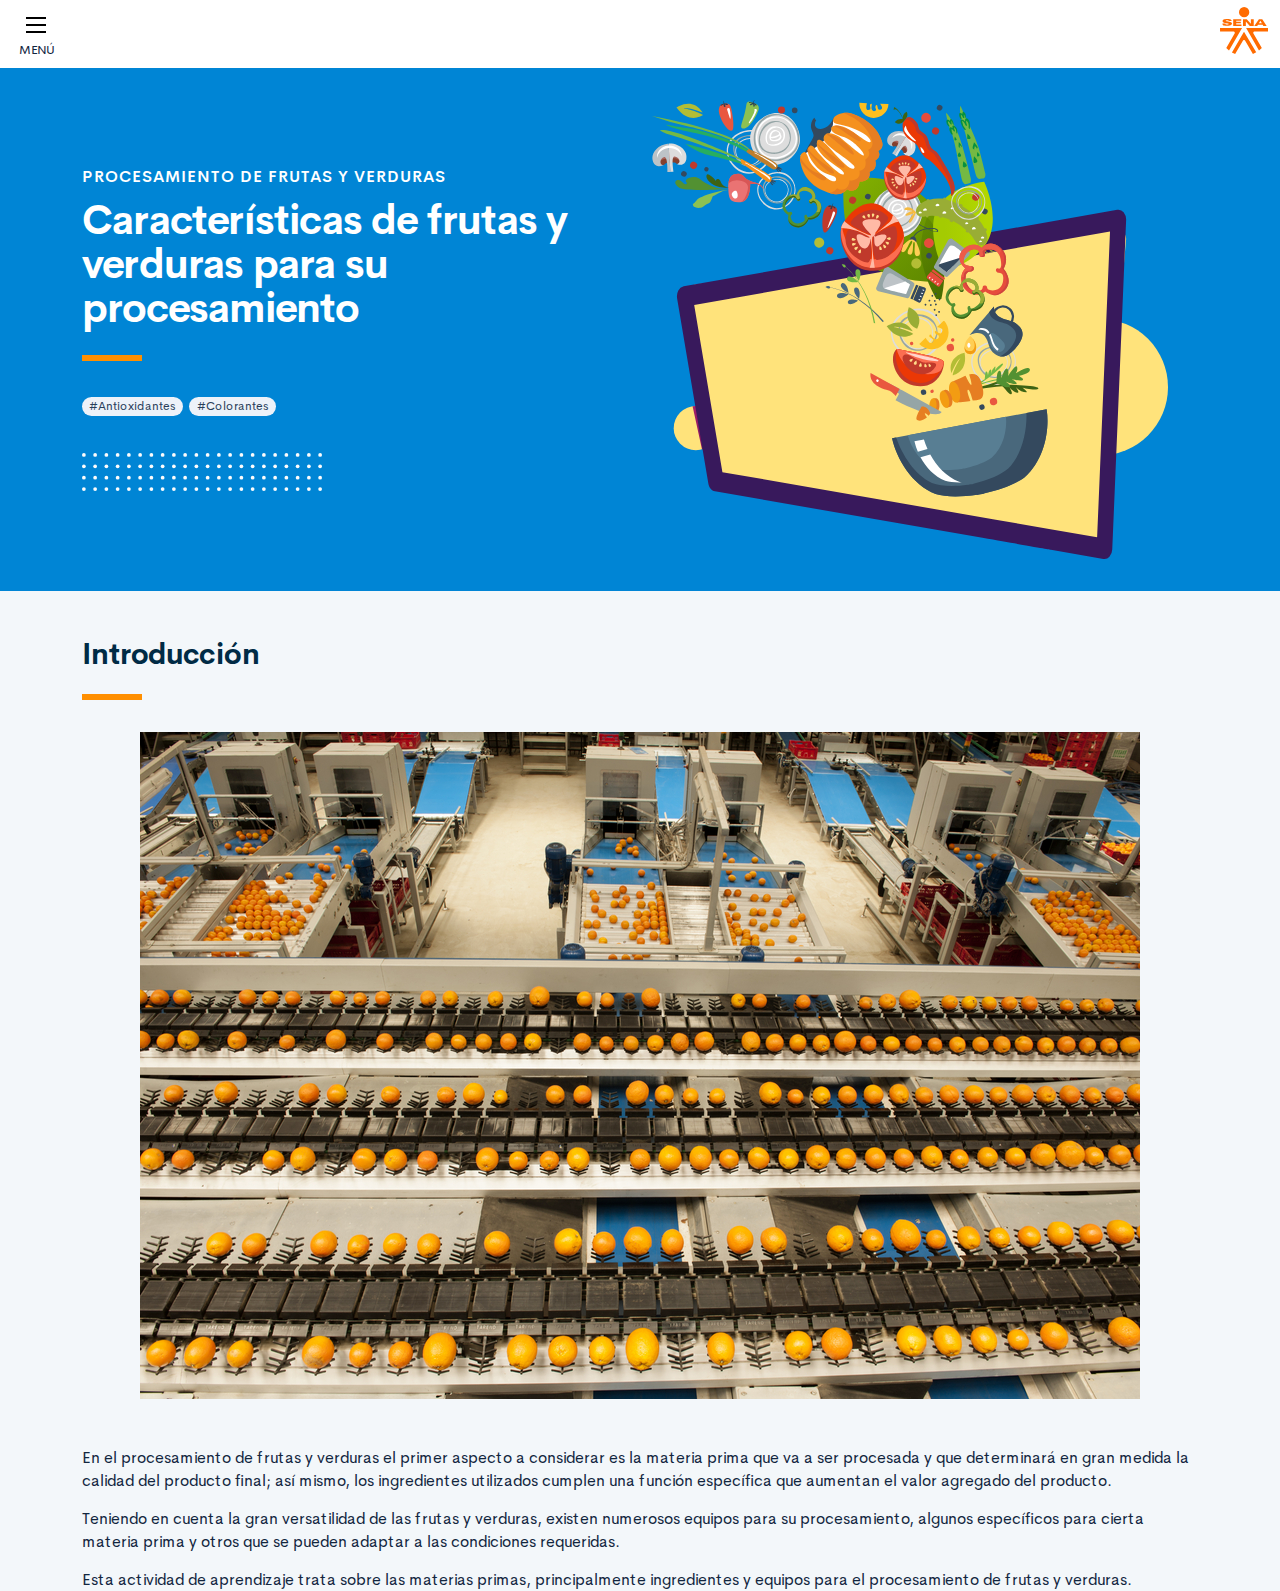
==== commit 8df4edb6: "Ajuste PDF" ====
--- a/public/main.html
+++ b/public/main.html
@@ -3,7 +3,7 @@
     <head>
         <meta charset="UTF-8">
         <meta name="viewport" content="width=device-width, user-scalable=no, initial-scale=1.0, maximum-scale=1.0, minimum-scale=1.0">
-        <title>Materias primas y equipos para el procesamiento de frutas y verduras</title>
+        <title>Características de frutas y verduras para su procesamiento</title>
         <meta meta name="description" content="Descripción del propósito educativo del componente">
         <link rel="icon" type="image/svg+xml" href="assets/images/logos/senaLogo.svg">
         <link rel="stylesheet" href="assets/fonts/feather/feather.css">
@@ -30,7 +30,7 @@
                         <div class="row align-items-center">
                             <div class="col-12 col-lg-6">
                                 <h3 class="curso-subtitulo" id="curso-titulo-componente">Procesamiento de frutas y verduras</h3>
-                                <h1 class="curso-titulo" id="curso-titulo-tema">Materias primas y equipos para el procesamiento de frutas y verduras</h1>
+                                <h1 class="curso-titulo" id="curso-titulo-tema">Características de frutas y verduras para su procesamiento</h1>
                                 <div class="brand-line-primary"></div>
                                 <p style="color:white">Hace referencia a la información de uso educativo del recurso, en cuanto a la intencionalidad educativa o meta a alcanzar a través del contenido del recurso.</p>
                                 <div class="barra-dots mt-5"><img class="img-fluid" src="assets/images/header/icon_dots.svg" alt="alt"></div>
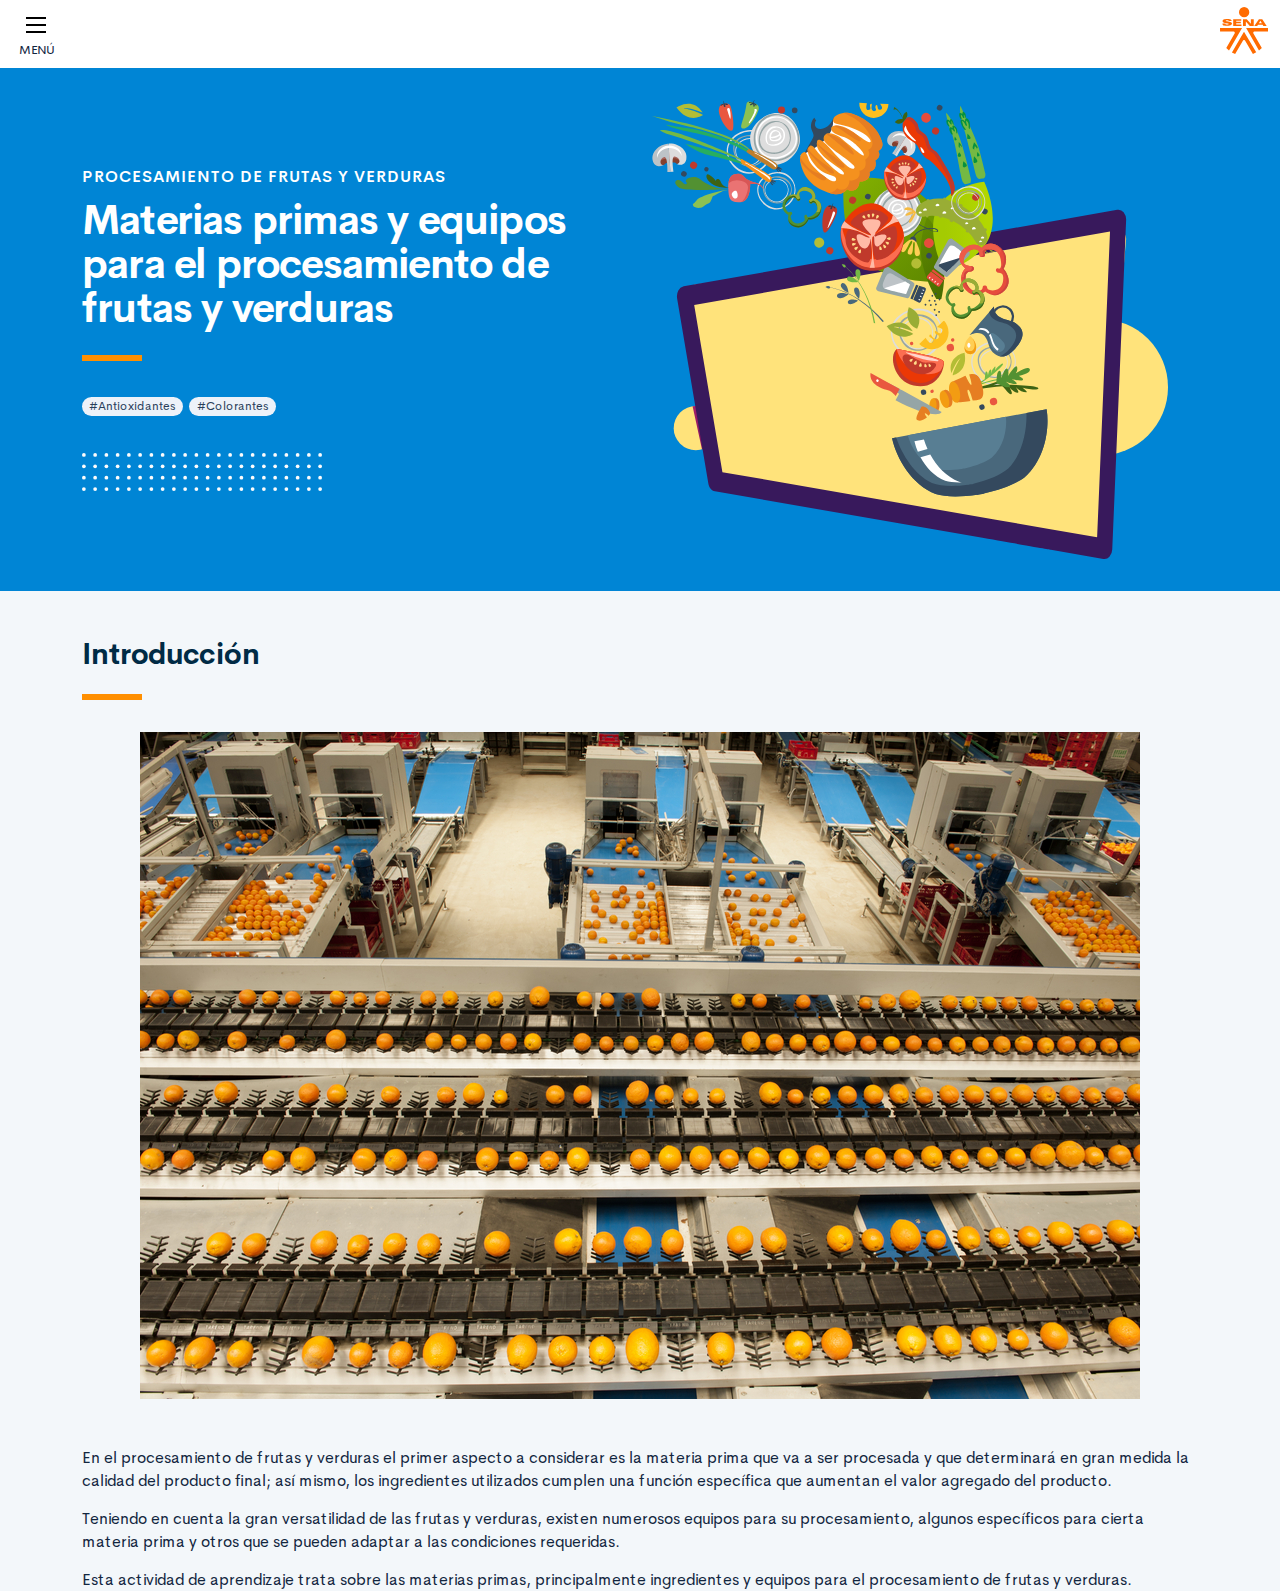
==== commit f3a0d010: "Cambio PDF y titulo del recurso WEB" ====
--- a/public/main.html
+++ b/public/main.html
@@ -3,7 +3,7 @@
     <head>
         <meta charset="UTF-8">
         <meta name="viewport" content="width=device-width, user-scalable=no, initial-scale=1.0, maximum-scale=1.0, minimum-scale=1.0">
-        <title>Características de frutas y verduras para su procesamiento</title>
+        <title>Materias primas y equipos para el procesamiento de frutas y verduras</title>
         <meta meta name="description" content="Descripción del propósito educativo del componente">
         <link rel="icon" type="image/svg+xml" href="assets/images/logos/senaLogo.svg">
         <link rel="stylesheet" href="assets/fonts/feather/feather.css">
@@ -30,7 +30,7 @@
                         <div class="row align-items-center">
                             <div class="col-12 col-lg-6">
                                 <h3 class="curso-subtitulo" id="curso-titulo-componente">Procesamiento de frutas y verduras</h3>
-                                <h1 class="curso-titulo" id="curso-titulo-tema">Características de frutas y verduras para su procesamiento</h1>
+                                <h1 class="curso-titulo" id="curso-titulo-tema">Materias primas y equipos para el procesamiento de frutas y verduras</h1>
                                 <div class="brand-line-primary"></div>
                                 <p style="color:white">Hace referencia a la información de uso educativo del recurso, en cuanto a la intencionalidad educativa o meta a alcanzar a través del contenido del recurso.</p>
                                 <div class="barra-dots mt-5"><img class="img-fluid" src="assets/images/header/icon_dots.svg" alt="alt"></div>
